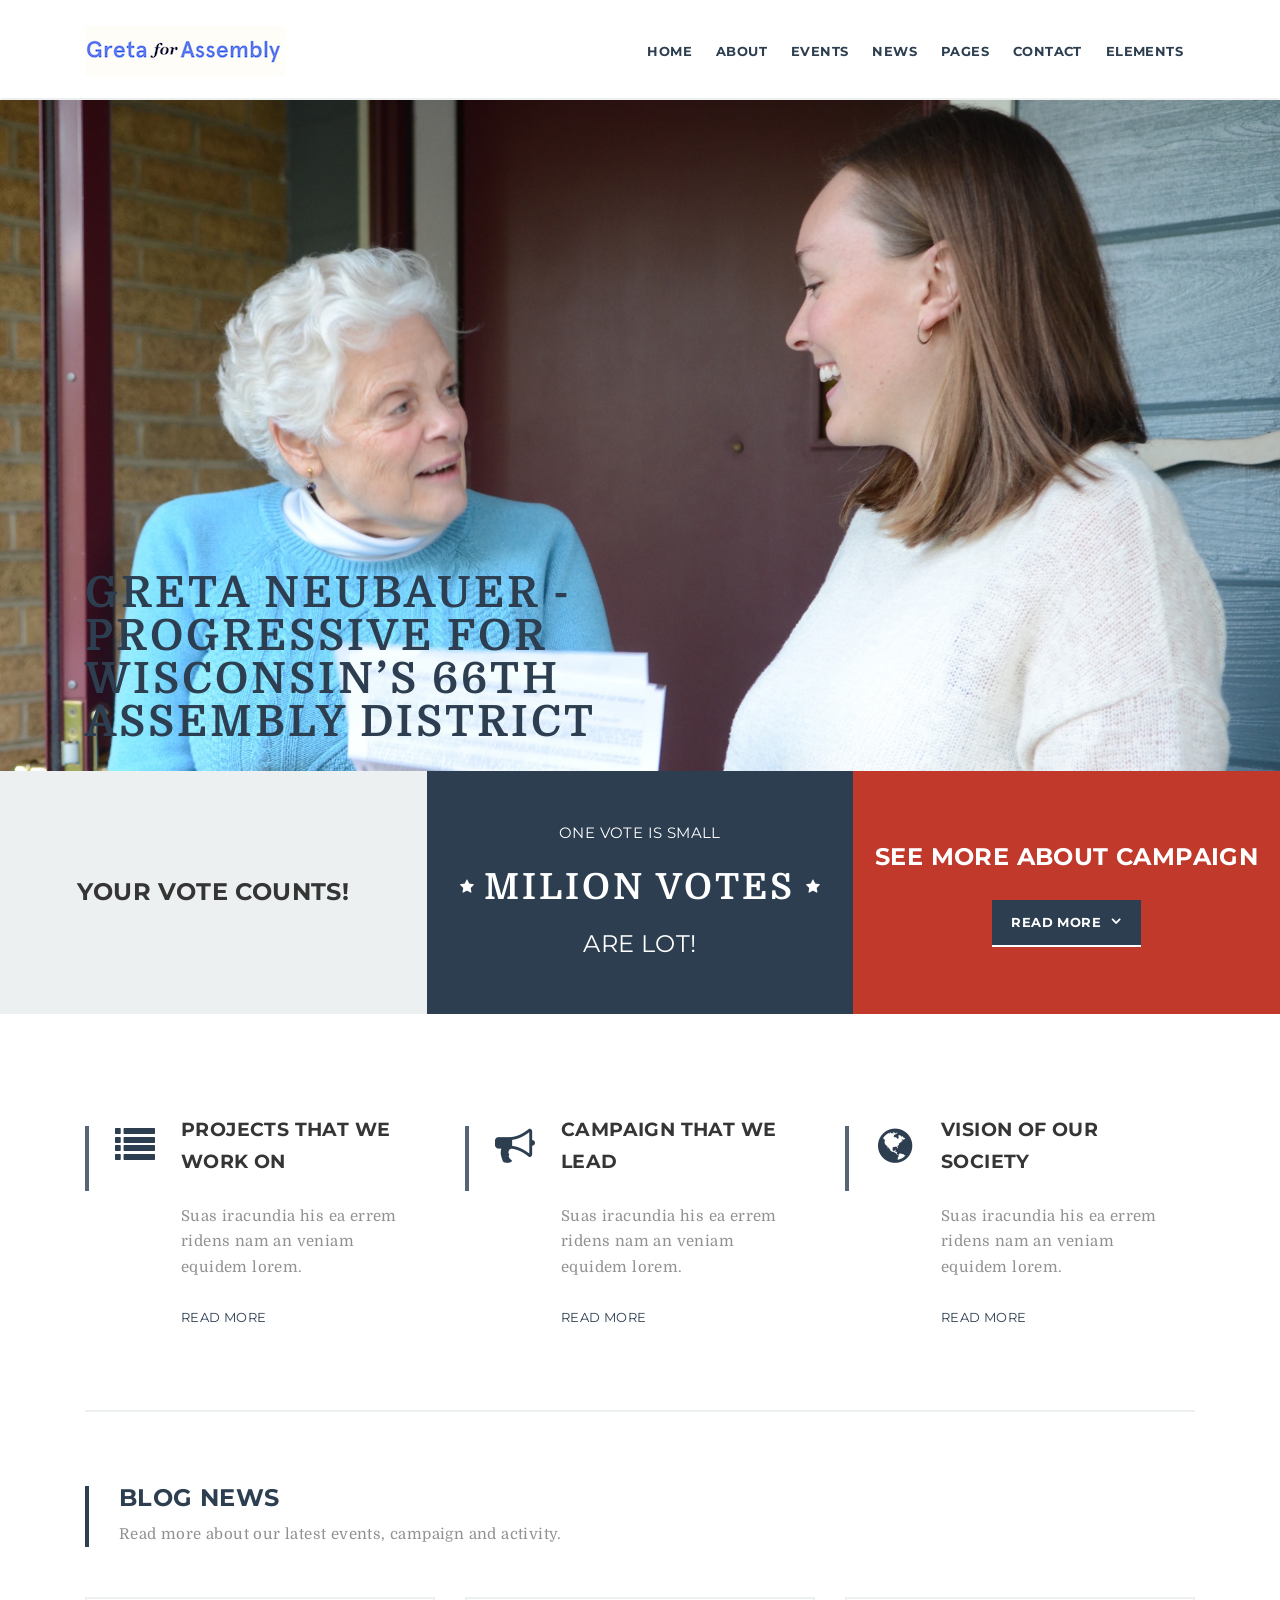
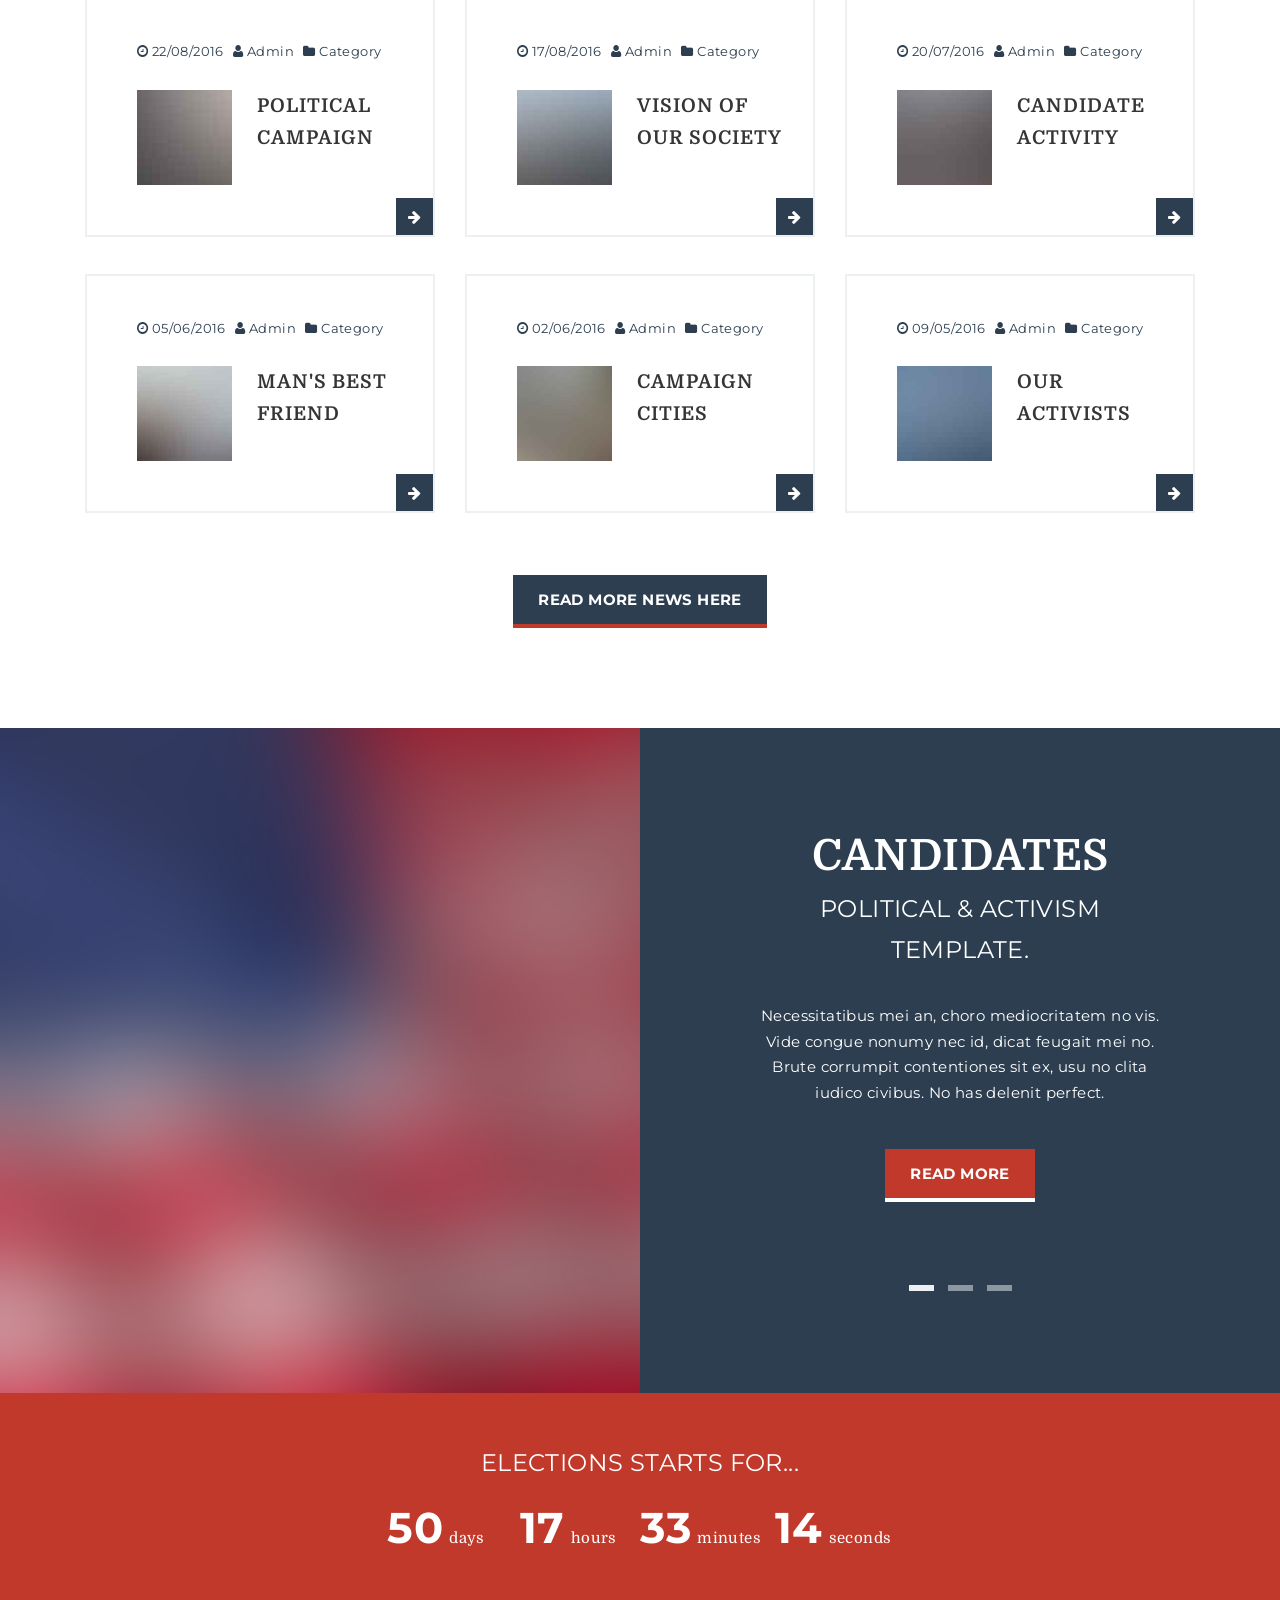
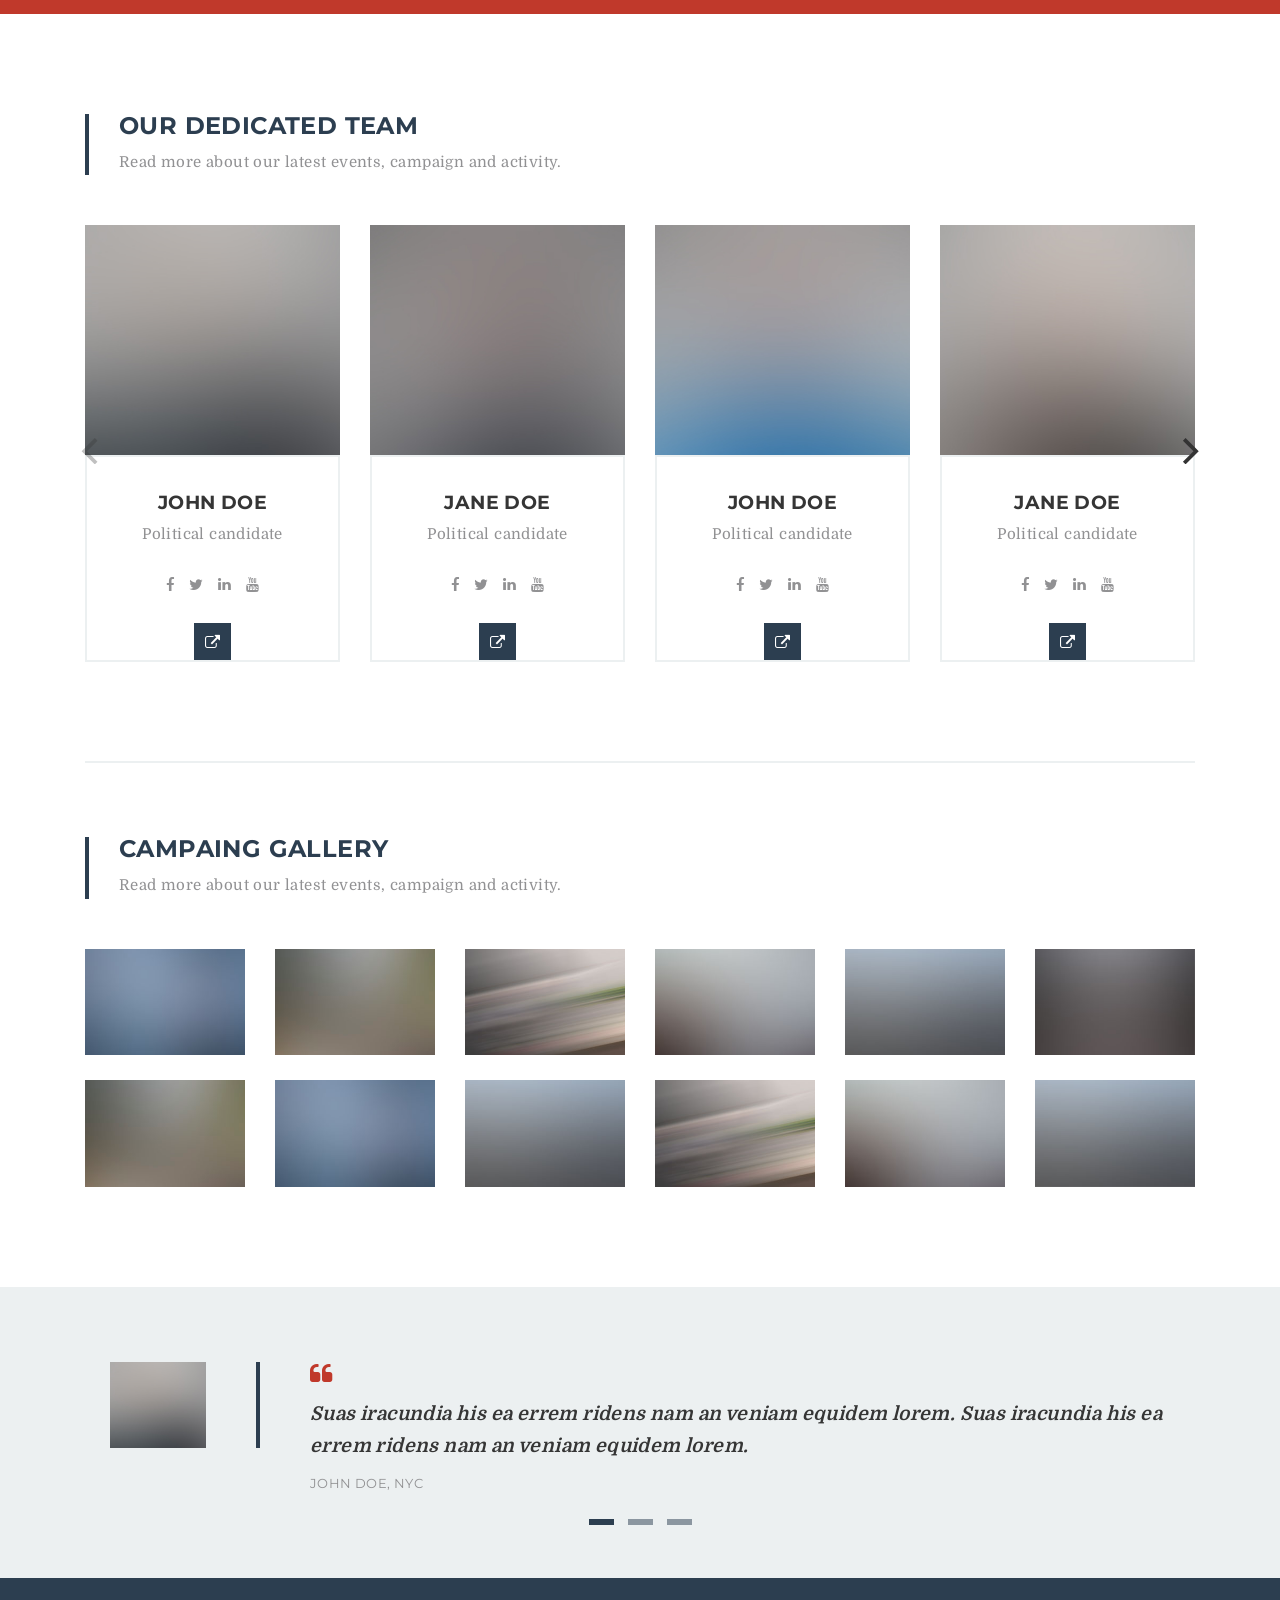
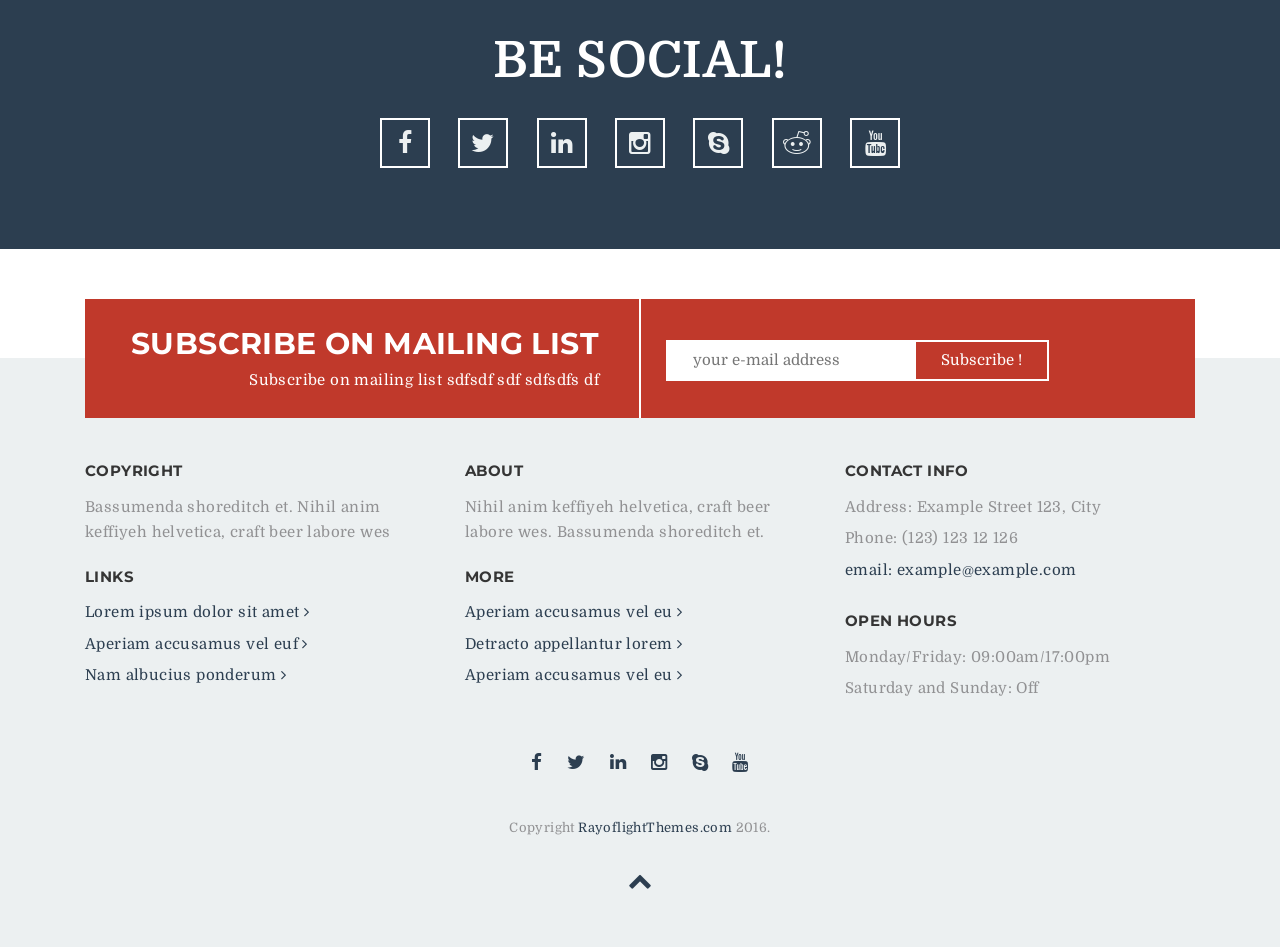
==== index.html @ f23f3673 "added the site" ====
<!DOCTYPE html>
<html lang="en">
  <head> 
    <meta charset="utf-8">
    <title>Candidates - Political and Activism HTML5 Template</title>
    <meta name="viewport" content="width=device-width, initial-scale=1.0, maximum-scale=1, user-scalable=no">
    <meta name="description" content="">
    <meta name="author" content="">
    <link href='https://fonts.googleapis.com/css?family=Domine:400,700' rel='stylesheet' type='text/css'>
    <link rel="stylesheet" href="https://fonts.googleapis.com/css?family=Montserrat:400,700">
    <!--[if lt IE 9]>
    <script src="http://html5shim.googlecode.com/svn/trunk/html5.js"></script>
    <![endif]-->
    <link rel="stylesheet" href="css/bootstrap.css">
	  <link rel="stylesheet" href="css/style.css">
    <link rel="stylesheet" href="css/font-awesome.css">
    <link rel="stylesheet" href="css/colorbox.css">  
  </head>
  <body> 
  <header>
  <div class="navbar-fixed-top"> 
  <!-- menu -->
  <nav class="navbar navbar-height1 menuswitch-js"> 
    <div class="container navbar-inner">
      <div class="row">
        <div class="col-lg-12">
          <div class="responsive-wrapper"> 
            <a class="navbar-brand" href="#">
              <img src="images/logo.png" alt=""/>
            </a> 
            <div id="toggle-icon" class="navbar-toggle" data-toggle="collapse" data-target=".navbar-ex1-collapse">
              <span></span>
              <span></span>
              <span></span>
            </div>
          </div> 
          <div class="collapse navbar-collapse navbar-ex1-collapse"> 
            <div class="cl-effect-12">
              <ul class="nav navbar-nav pull-right">
                <li><a href="index.html">Home</a></li>          
                <li><a href="about.html">About</a></li>
                <li><a href="events.html">Events</a></li>
                <li><a href="blog_index.html">News</a></li>
                <li><a href="#">Pages</a></li>
                <li><a href="contact.html">Contact</a></li>
                <li><a href="#">Elements</a></li>
              </ul>
            </div>
          </div>
        </div>
      </div>
    </div>
  </nav>
  <!-- menu end -->
  </div>
  </header>  
  <!-- slider -->  
  <section class="wrapper100percent">     
      <div class="flexslider">
        <div class="wrapper100percent">     
          <div class="menuswitch"> 
        </div> 
      </div> 
      <!-- breakpoint for menu end -->   
      <ul class="slides">
        <li>
          <img src="images/slider.jpg" alt=""/>
            <div class="flex-caption flex-caption1">
              <div class="container">
                <div class="row">
                  <div class="col-md-6">
                    <h1 class="caption-headline">
                    Greta Neubauer - Progressive for Wisconsin’s 66th Assembly District 
                    </h1>
                  </div>
                </div>
              </div>
            </div> 
        </li>
      </ul>
    </div>
  </section>
  
	<!--slider end--> 
  <div class="wrapper100percent">
  <div class="main-boxes">
    <div class="one-box1">
      <div class="one-box1-inner">
        <h3>Your vote counts!</h3>
      </div>
    </div>
    <div class="one-box2">
      <div class="one-box2-inner">
        <h5>One vote is small</h5> 
        <i class="fa fa-star icon"></i> <h2>milion votes</h2> <i class="fa fa-star icon"></i>
        <h3> are lot!
        </h3>
      </div>
    </div>
    <div class="one-box3">
      <div class="one-box3-inner">
        <h3> See more about campaign 
        </h3>
        <br>
        <a href="#" class="button1 firstcolor small whiteborder">Read more <i class="fa fa-angle-down icon"></i></a>
      </div>
    </div>
  </div>
  </div>
  <div class="divider-space">
  </div> 
  <div class="divider-space">
  </div>   
  <div class="container">
    <!--icons-->
    <div class="row">
      <div class="col-md-4">
        <div class="icon-box2">             
          <div class="iconwrapper">
            <i class="fa fa-list icon"></i>
          </div>
          <div class="textwrapper">
            <h4>Projects that we work on</h4>
            <p>Suas iracundia his ea errem ridens nam an veniam equidem lorem. 
            </p> 
            <a href="#">Read more</a> 
          </div> 
        </div>
      </div>
      <div class="col-md-4">
        <div class="icon-box2">             
          <div class="iconwrapper">
            <i class="fa fa-bullhorn icon"></i>
          </div>
          <div class="textwrapper">
            <h4>Campaign that we lead</h4>
            <p>Suas iracundia his ea errem ridens nam an veniam equidem lorem. 
            </p>
            <a href="#">Read more</a> 
          </div> 
        </div>
      </div>
      <div class="col-md-4">
        <div class="icon-box2">             
          <div class="iconwrapper">
            <i class="fa fa-globe icon"></i>
          </div>
          <div class="textwrapper">
            <h4>Vision of our society</h4>
            <p>Suas iracundia his ea errem ridens nam an veniam equidem lorem. 
            </p>
            <a href="#">Read more</a> 
          </div> 
        </div>
      </div>
    </div>
  </div> 
  <div class="divider-space">
  </div> 
  <div class="container">
    <div class="row">
      <div class="col-lg-12">
        <div class="divider-line">
        </div>
      </div>
    </div>
  </div>  
  <div class="divider-space">
  </div> 
  <div class="divider-space">
  </div>
  <!--icons end-->  
  <div class="mainheadlinewrapper">
    <div class="container">
      <div class="row">
        <div class="col-lg-12">
          <div class="mainheadline">
            <h2>blog news</h2>
            <h3>Read more about our latest events, campaign and activity.
            </h3>
          </div> 
        </div>
      </div>
	  </div>
  </div>
  <div class="divider-space">
  </div> 
  <div class="divider-space">
  </div>
  <!--blog news--> 
  <div class="container">
    <div class="row">
      <div class="col-md-4">  
        <div class="blog-box"> 
          <div class="wrapper100percent"> 
            <div class="meta">
              <p class="date">  <i class="fa fa-clock-o"></i>  22/08/2016 </p> 
		          <p><i class="fa fa-user"></i>   <a href=""> Admin</a>  </p>  
              <p><i class="fa fa-folder"></i>   <a href=""> Category</a>  </p>   
            </div>      
          </div>
          <div class="wrapper100percent"> 
            <img src="images/blogthumb1.jpg" alt=""/>  
            <h4>political campaign</h4>
            <a class="link" href=""><i class="fa fa-arrow-right"></i></a> 
          </div>
        </div> 
      </div> 
      <div class="col-md-4">  
        <div class="blog-box"> 
          <div class="wrapper100percent"> 
            <div class="meta">
              <p class="date">  <i class="fa fa-clock-o"></i> 17/08/2016  </p> 
		          <p><i class="fa fa-user"></i>   <a href=""> Admin</a>  </p>  
              <p><i class="fa fa-folder"></i>   <a href=""> Category</a>  </p>   
            </div>      
          </div>
          <div class="wrapper100percent"> 
            <img src="images/blogthumb2.jpg" alt=""/>  
            <h4>Vision of our society</h4>
            <a class="link" href=""><i class="fa fa-arrow-right"></i></a> 
          </div>
        </div> 
      </div> 
      <div class="col-md-4">  
        <div class="blog-box"> 
          <div class="wrapper100percent"> 
            <div class="meta">
              <p class="date">  <i class="fa fa-clock-o"></i>  20/07/2016 </p> 
		          <p><i class="fa fa-user"></i>   <a href=""> Admin</a>  </p>  
              <p><i class="fa fa-folder"></i>   <a href=""> Category</a>  </p>   
            </div>      
          </div>
          <div class="wrapper100percent"> 
            <img src="images/blogthumb3.jpg" alt=""/>  
            <h4>Candidate activity</h4>
            <a class="link" href=""><i class="fa fa-arrow-right"></i></a> 
          </div>
        </div> 
      </div> 
    </div> 
    <div class="divider-space">
    </div> 
    <div class="row">
      <div class="col-md-4">  
        <div class="blog-box"> 
          <div class="wrapper100percent"> 
            <div class="meta">
              <p class="date">  <i class="fa fa-clock-o"></i>  05/06/2016 </p> 
		          <p><i class="fa fa-user"></i>   <a href=""> Admin</a>  </p>  
              <p><i class="fa fa-folder"></i>   <a href=""> Category</a>  </p>   
            </div>      
          </div>
          <div class="wrapper100percent"> 
            <img src="images/blogthumb4.jpg" alt=""/>  
            <h4>Man's best friend</h4>
            <a class="link" href=""><i class="fa fa-arrow-right"></i></a> 
          </div>
        </div> 
      </div> 
      <div class="col-md-4">  
        <div class="blog-box"> 
          <div class="wrapper100percent"> 
            <div class="meta">
              <p class="date">  <i class="fa fa-clock-o"></i>  02/06/2016 </p> 
		          <p><i class="fa fa-user"></i>   <a href=""> Admin</a>  </p>  
              <p><i class="fa fa-folder"></i>   <a href=""> Category</a>  </p>   
            </div>      
          </div>
          <div class="wrapper100percent"> 
            <img src="images/blogthumb5.jpg" alt=""/>  
            <h4>Campaign cities</h4>
            <a class="link" href=""><i class="fa fa-arrow-right"></i></a> 
          </div>
        </div> 
      </div> 
      <div class="col-md-4">  
        <div class="blog-box"> 
          <div class="wrapper100percent"> 
            <div class="meta">
              <p class="date">  <i class="fa fa-clock-o"></i>  09/05/2016 </p> 
		          <p><i class="fa fa-user"></i>   <a href=""> Admin</a>  </p>  
              <p><i class="fa fa-folder"></i>   <a href=""> Category</a>  </p>   
            </div>      
          </div>
          <div class="wrapper100percent"> 
            <img src="images/blogthumb6.jpg" alt=""/>  
            <h4>Our activists</h4>
            <a class="link" href=""><i class="fa fa-arrow-right"></i></a> 
          </div>
        </div> 
      </div> 
    </div> 
    <div class="divider-space">
    </div> 
    <div class="divider-space">
    </div> 
    <div class="row text-center">
      <a href="#" class="button1 firstcolor">Read more news here</a>    
    </div> 
    <div class="divider-space">
    </div> 
    <div class="divider-space">
    </div> 
    <div class="divider-space">
    </div>    
    <div class="divider-space">
    </div> 
  </div> 
  <!--blog news end--> 
  <!--cta--> 
  <div class="section8"> 
    <div class="section8image">
    </div>
    <div class="section8text">
      <div class="gallery row js-flickity" data-flickity-options='{ 
        "contain": true, 
        "imagesLoaded": true, 
        "autoPlay": true,
        "pageDots": true,
        "prevNextButtons": false,
        "wrapAround": false
        }'> 
        <div class="col-lg-12 onelist">
          <h2>Candidates</h2>
          <h3>political & activism template.</h3>
          <br>
          <p>Necessitatibus mei an, choro mediocritatem no vis. Vide congue nonumy nec id, dicat feugait mei no. Brute corrumpit contentiones sit ex, usu no clita iudico civibus. No has delenit perfect. 
          </p>
          <br>
          <a href="#" class="button1 secondcolor whiteborder">Read more</a>
        </div>
        <div class="col-lg-12 onelist">
          <h2>Unique Design</h2>
          <h3>Clean and modern</h3>
          <br>  
          <div class="caption-list">
            <p>  
            <i class="fa fa-star icon"></i> 
            Dolorem expetenda nam at verear 
            </p>
            <p>  
            <i class="fa fa-star icon"></i> 
            Dolorem expetenda nam at verear 
            </p>
            <p>  
            <i class="fa fa-star icon"></i> 
            Ad mel utinam insolens efficiantur  
            </p>
            <p>  
            <i class="fa fa-star icon"></i> 
            Ei vocent expetendis sit nulla doming 
            </p>
          </div>
        </div>
        <div class="col-lg-12 onelist">
          <h2>Candidates</h2>
          <h3>political & activism template.</h3>
          <br>
          <p>Proecessitatibus mei an, choro mediocritatem no vis. Vide congue nonumy nec id, dicat feugait mei no. Brute corrumpit contentiones sit ex, usu no clita iudico civibus. No has delenit perfect. 
          </p>
          <p>Pecessitatibus mei an, choro mediocritatem no vis. Vide congue nonumy nec id, dicat feugait mei no. Brute corrumpit contentiones sit ex, usu no clita iudico civibus. No has delenit perfect. 
          </p>
        </div>
      </div>
    </div>
  </div>
  <!--cta end-->
  <div class="section4"> 
    <!--clock-->
    <div class="container text-center"> 
      <div class="row">
        <div class="col-md-6 col-md-push-3">
          <h3>Elections starts for...</h3>
          <div id="defaultCountdown"></div>
        </div>
      </div>
    </div>
    <!--clock end-->
  </div>
  <div class="divider-space">
  </div> 
  <div class="divider-space">
  </div> 
  <div class="divider-space">
  </div> 
  <div class="divider-space">
  </div> 
  <div class="mainheadlinewrapper">
    <div class="container">
      <div class="row">
        <div class="col-lg-12">
          <div class="mainheadline">
            <h2>our dedicated team</h2>
            <h3>Read more about our latest events, campaign and activity.
            </h3>
          </div> 
        </div>
      </div>
	  </div>
  </div> 
  <div class="divider-space">
  </div> 
  <div class="divider-space">
  </div>
  <!--team-->
  <div class="container">
    <div class="wrapper100percent">
      <div class="gallery row js-flickity" data-flickity-options='{ 
        "contain": true, 
        "imagesLoaded": true, 
        "autoPlay": true,
        "pageDots": false,
        "prevNextButtons": true,
        "wrapAround": false
        }'> 
        <div class="col-md-3">
          <div class="team-box">
            <img src="images/team1.jpg" alt="">
            <div class="team-box-inner">
              <div class="wrapper100percent">
                <h4>John Doe</h4>
                <p>Political candidate 
                </p> 
              </div> 
              <div class="wrapper100percent">
                <a href="#"><i class="fa fa-facebook icon"></i></a> 
                <a href="#"><i class="fa fa-twitter icon"></i></a> 
                <a href="#"><i class="fa fa-linkedin icon"></i></a> 
                <a href="#"><i class="fa fa-youtube icon"></i></a> 
              </div>
              <a class="link" href="#"><i class="fa fa-external-link"></i></a> 
            </div>
          </div>
        </div> 
        <div class="col-md-3">
          <div class="team-box">
            <img src="images/team2.jpg" alt="">
            <div class="team-box-inner">
              <div class="wrapper100percent">
                <h4>Jane Doe</h4>
                <p>Political candidate 
                </p> 
              </div> 
              <div class="wrapper100percent">
                <a href="#"><i class="fa fa-facebook icon"></i></a> 
                <a href="#"><i class="fa fa-twitter icon"></i></a> 
                <a href="#"><i class="fa fa-linkedin icon"></i></a> 
                <a href="#"><i class="fa fa-youtube icon"></i></a> 
              </div>
              <a class="link" href="#"><i class="fa fa-external-link"></i></a> 
            </div>
          </div>
        </div> 
        <div class="col-md-3">
          <div class="team-box">
            <img src="images/team3.jpg" alt="">
            <div class="team-box-inner">
              <div class="wrapper100percent">
                <h4>John Doe</h4>
                <p>Political candidate 
                </p> 
              </div> 
              <div class="wrapper100percent">
                <a href="#"><i class="fa fa-facebook icon"></i></a> 
                <a href="#"><i class="fa fa-twitter icon"></i></a> 
                <a href="#"><i class="fa fa-linkedin icon"></i></a> 
                <a href="#"><i class="fa fa-youtube icon"></i></a> 
              </div>
              <a class="link" href="#"><i class="fa fa-external-link"></i></a> 
            </div>
          </div>
        </div> 
        <div class="col-md-3">
          <div class="team-box">
            <img src="images/team4.jpg" alt="">
            <div class="team-box-inner">
              <div class="wrapper100percent">
                <h4>Jane Doe</h4>
                <p>Political candidate 
                </p> 
              </div> 
              <div class="wrapper100percent">
                <a href="#"><i class="fa fa-facebook icon"></i></a> 
                <a href="#"><i class="fa fa-twitter icon"></i></a> 
                <a href="#"><i class="fa fa-linkedin icon"></i></a> 
                <a href="#"><i class="fa fa-youtube icon"></i></a> 
              </div>
              <a class="link" href="#"><i class="fa fa-external-link"></i></a> 
            </div>
          </div>
        </div>
        <div class="col-md-3">
          <div class="team-box">
            <img src="images/team1.jpg" alt="">
            <div class="team-box-inner">
              <div class="wrapper100percent">
                <h4>John Doe</h4>
                <p>Political candidate 
                </p> 
              </div> 
              <div class="wrapper100percent">
                <a href="#"><i class="fa fa-facebook icon"></i></a> 
                <a href="#"><i class="fa fa-twitter icon"></i></a> 
                <a href="#"><i class="fa fa-linkedin icon"></i></a> 
                <a href="#"><i class="fa fa-youtube icon"></i></a> 
              </div>
              <a class="link" href="#"><i class="fa fa-external-link"></i></a> 
            </div>
          </div>
        </div> 
        <div class="col-md-3">
          <div class="team-box">
            <img src="images/team2.jpg" alt="">
            <div class="team-box-inner">
              <div class="wrapper100percent">
                <h4>Jane Doe</h4>
                <p>Political candidate 
                </p> 
              </div> 
              <div class="wrapper100percent">
                <a href="#"><i class="fa fa-facebook icon"></i></a> 
                <a href="#"><i class="fa fa-twitter icon"></i></a> 
                <a href="#"><i class="fa fa-linkedin icon"></i></a> 
                <a href="#"><i class="fa fa-youtube icon"></i></a> 
              </div>
              <a class="link" href="#"><i class="fa fa-external-link"></i></a> 
            </div>
          </div>
        </div> 
      </div>
    </div>
  </div>  
  <div class="divider-space">
  </div> 
  <div class="container">
    <div class="row">
      <div class="col-lg-12">
        <div class="divider-line">
        </div>
      </div>
    </div>
  </div>
  <div class="divider-space">
  </div> 
  <div class="divider-space">
  </div>                
  <div class="mainheadlinewrapper">
    <div class="container">
      <div class="row">
        <div class="col-lg-12">
          <div class="mainheadline">
            <h2>campaing gallery</h2>
            <h3>Read more about our latest events, campaign and activity.
            </h3>
          </div> 
        </div>
      </div>
	  </div>
  </div>
  <!--gallery--> 
  <div class="container galleryhome">
  <div class="divider-space">
  </div> 
  <div class="divider-space">
  </div> 
    <div class="row">
      <div class="col-md-2">
        <figure class="view view-first">
          <img src="images/gallery1t.jpg" alt="">
          <figcaption class="mask">
            <div class="maskinner">
              <a href="images/gallery1.jpg" class="imagepopup">
              <i class="fa fa-search-plus"></i>
              </a>
              <a href="">
              <i class="fa fa-external-link"></i>
              </a>
              </div> 
          </figcaption> 
        </figure> 
      </div> 
      <div class="col-md-2">
        <figure class="view view-first">
          <img src="images/gallery2t.jpg" alt="">
          <figcaption class="mask">
            <div class="maskinner">
              <a href="images/gallery2.jpg" class="imagepopup">
              <i class="fa fa-search-plus"></i>
              </a>
              <a href="">
              <i class="fa fa-external-link"></i>
              </a>
            </div> 
          </figcaption> 
        </figure> 
      </div>
      <div class="col-md-2">
        <figure class="view view-first">
          <img src="images/gallery3t.jpg" alt="">
          <figcaption class="mask">
            <div class="maskinner">
              <a href="images/gallery3.jpg" class="imagepopup">
              <i class="fa fa-search-plus"></i>
              </a>
              <a href="">
              <i class="fa fa-external-link"></i>
              </a>
            </div> 
          </figcaption> 
        </figure> 
      </div>
      <div class="col-md-2">
        <figure class="view view-first">
          <img src="images/gallery4t.jpg" alt="">
          <figcaption class="mask">
            <div class="maskinner">
              <a href="images/gallery4.jpg" class="imagepopup">
              <i class="fa fa-search-plus"></i>
              </a>
              <a href="">
              <i class="fa fa-external-link"></i>
              </a>
            </div> 
          </figcaption> 
        </figure> 
      </div>
      <div class="col-md-2">
        <figure class="view view-first">
          <img src="images/gallery5t.jpg" alt="">
          <figcaption class="mask">
            <div class="maskinner">
              <a href="images/gallery5.jpg" class="imagepopup">
              <i class="fa fa-search-plus"></i>
              </a>
              <a href="">
              <i class="fa fa-external-link"></i>
              </a>
            </div> 
          </figcaption> 
        </figure> 
      </div>
      <div class="col-md-2">
        <figure class="view view-first">
          <img src="images/gallery6t.jpg" alt="">
          <figcaption class="mask">
            <div class="maskinner">
              <a href="images/gallery6.jpg" class="imagepopup">
              <i class="fa fa-search-plus"></i>
              </a>
              <a href="">
              <i class="fa fa-external-link"></i>
              </a>
            </div> 
          </figcaption> 
        </figure> 
      </div>     
    </div> 
    <div class="divider-space">
    </div> 
    <div class="row">
      <div class="col-md-2">
        <figure class="view view-first">
          <img src="images/gallery2t.jpg" alt="">
          <figcaption class="mask">
            <div class="maskinner">
              <a href="images/gallery2.jpg" class="imagepopup">
              <i class="fa fa-search-plus"></i>
              </a>
              <a href="">
              <i class="fa fa-external-link"></i>
              </a>
              </div> 
          </figcaption> 
        </figure> 
      </div> 
      <div class="col-md-2">
        <figure class="view view-first">
          <img src="images/gallery1t.jpg" alt="">
          <figcaption class="mask">
            <div class="maskinner">
              <a href="images/gallery1.jpg" class="imagepopup">
              <i class="fa fa-search-plus"></i>
              </a>
              <a href="">
              <i class="fa fa-external-link"></i>
              </a>
            </div> 
          </figcaption> 
        </figure> 
      </div>
      <div class="col-md-2">
        <figure class=" view view-first">
          <img src="images/gallery5t.jpg" alt="">
          <figcaption class="mask">
            <div class="maskinner">
              <a href="images/gallery5.jpg" class="imagepopup">
              <i class="fa fa-search-plus"></i>
              </a>
              <a href="">
              <i class="fa fa-external-link"></i>
              </a>
            </div> 
          </figcaption> 
        </figure> 
      </div>
      <div class="col-md-2">
        <figure class=" view view-first">
          <img src="images/gallery3t.jpg" alt="">
          <figcaption class="mask">
            <div class="maskinner">
              <a href="images/gallery3.jpg" class="imagepopup">
              <i class="fa fa-search-plus"></i>
              </a>
              <a href="">
              <i class="fa fa-external-link"></i>
              </a>
            </div> 
          </figcaption> 
        </figure> 
      </div>
      <div class="col-md-2">
        <figure class=" view view-first">
          <img src="images/gallery4t.jpg" alt="">
          <figcaption class="mask">
            <div class="maskinner">
              <a href="images/gallery4.jpg" class="imagepopup">
              <i class="fa fa-search-plus"></i>
              </a>
              <a href="">
              <i class="fa fa-external-link"></i>
              </a>
            </div> 
          </figcaption> 
        </figure> 
      </div>
      <div class="col-md-2">
        <figure class=" view view-first">
          <img src="images/gallery5t.jpg" alt="">
          <figcaption class="mask">
            <div class="maskinner">
              <a href="images/gallery5.jpg" class="imagepopup">
              <i class="fa fa-search-plus"></i>
              </a>
              <a href="">
              <i class="fa fa-external-link"></i>
              </a>
            </div> 
          </figcaption> 
        </figure> 
      </div>     
    </div>             
  </div> 
  <!--gallery end-->      
  <div class="divider-space">
  </div> 
  <div class="divider-space">
  </div> 
  <div class="divider-space">
  </div> 
  <div class="divider-space">
  </div> 
  <!-- testimonials -->  
  <section class="wrapper100percent section2">
    <div class="container">
      <div class="row">
        <!-- carousel-->
        <div class="gallery js-flickity" data-flickity-options='{ 
        "contain": true, 
        "imagesLoaded": true, 
        "autoPlay": true,
        "pageDots": true,
        "prevNextButtons": false,
        "wrapAround": false
        }'> 
        <!-- one testimonial -->  
        <div class="col-md-12 testimonials">
          <div class="testimonialsinner">
            <div class="testimonial">
              <img src="images/team1.jpg" alt="">
              <i class="fa fa-quote-left"></i>  
              <h4> Suas iracundia his ea errem ridens nam an veniam equidem lorem. Suas iracundia his ea errem ridens nam an veniam equidem lorem. 
              </h4>
              <h6> John Doe, NYC
              </h6>
            </div>
          </div> 
        </div> 
        <!-- one testimonial end -->  
        <!-- one testimonial -->  
        <div class="col-md-12 testimonials">
          <div class="testimonialsinner">
            <div class="testimonial">
              <img src="images/team2.jpg" alt="">
              <i class="fa fa-quote-left"></i>  
              <h4> Suas iracundia his ea errem ridens nam an veniam equidem lorem. Suas iracundia his ea errem ridens nam an veniam equidem lorem. 
              </h4>
              <h6> Jane Doe, NYC
              </h6>
            </div>
          </div> 
        </div> 
        <!-- one testimonial end -->  
        <!-- one testimonial -->  
        <div class="col-md-12 testimonials">
          <div class="testimonialsinner">
            <div class="testimonial">
              <img src="images/team1.jpg" alt="">
              <i class="fa fa-quote-left"></i>  
              <h4> Suas iracundia his ea errem ridens nam an veniam equidem lorem. Suas iracundia his ea errem ridens nam an veniam equidem lorem. 
              </h4>
              <h6> John Doe, NYC
              </h6>
            </div>
          </div> 
        </div> 
        <!-- one testimonial end --> 
      </div>
      <!-- carousel end -->
      </div>
    </div>
		<!-- container end -->	 
  </section>
	<!-- testimonials end -->  
  <!-- social icons cta -->  
  <section class="wrapper100percent section3">
    <div class="col-md-12 socialicons-big">
      <h2>Be social!</h2>
      <ul class="socialicons">
				<li>
					<a href="https://www.facebook.com/pages/Rayoflightthemes/408688349185439"><i class="fa fa-facebook"></i></a>
			  </li>
				<li>
				  <a href=""><i class="fa fa-twitter"></i></a>
				</li>
				<li>
					<a href=""><i class="fa fa-linkedin"></i></a>
				</li>
        <li>
					<a href=""><i class="fa fa-instagram"></i></a>
				</li>
        <li>
					<a href=""><i class="fa fa-skype"></i></a>
				</li>
        <li>
					<a href=""><i class="fa fa-reddit"></i></a>
				</li>
				<li>
					<a href=""><i class="fa fa-youtube"></i></a>
				</li>
			</ul>
    </div>
  </section>
	<!-- social icons cta end -->    
  <div class="divider-space">
  </div> 
  <div class="divider-space">
  </div>  
  <div class="container"> 
    <div class="row">
      <div class="col-lg-12">
        <div class="section9"> 
          <div class="section9a">
            <h2>Subscribe on mailing list</h2>
            Subscribe on mailing list sdfsdf sdf sdfsdfs df
          </div>
          <div class="section9b">
            <form action="submit.php" method="post">
              <div id="main1">
                <input type="text" placeholder="your e-mail address" name="email1" id="email1"/> 
                <p>
                <input type="button" name="submit1" id="submit1" value="Subscribe !">
                </p>
                <ul class="col-sm-12" id="response1"></ul> 
              </div>
            </form>
          </div>
        </div>
      </div>
    </div> 
  </div> 
   <!-- content is above this -->
  <!-- /footer is below this -->
  <footer class="bottom">
    <div class="container">
      <div class="row">
        <div class="col-md-4">
          <h5>Copyright</h5>
          <p>
          Bassumenda shoreditch et. Nihil anim keffiyeh helvetica, craft beer labore wes 
          </p>
          <h5>Links</h5>
          <ul>
            <li>
            <a href="">Lorem ipsum dolor sit amet <i class="fa fa-angle-right"></i></a>
            </li>
            <li>
            <a href="">Aperiam accusamus vel euf <i class="fa fa-angle-right"></i></a>
            </li>
            <li>
            <a href="">Nam albucius ponderum  <i class="fa fa-angle-right"></i></a>
            </li>
          </ul>
        </div>
        <div class="col-md-4">
          <h5>about</h5>
          <p>
          Nihil anim keffiyeh helvetica, craft beer labore wes. Bassumenda shoreditch et. 
          </p>
          <h5>more</h5>
          <ul>
             <li>
            <a href="">Aperiam accusamus vel eu <i class="fa fa-angle-right"></i></a>
            </li>
            <li>
            <a href="">Detracto appellantur lorem <i class="fa fa-angle-right"></i></a>
            </li>
            <li>
            <a href="">Aperiam accusamus vel eu <i class="fa fa-angle-right"></i></a>
            </li>
          </ul>
        </div>
        <div class="col-md-4">
          <h5>CONTACT INFO</h5>
          <ul>
            <li>
            Address: Example Street 123, City
            </li>
            <li>
            Phone: (123) 123 12 126
            </li>
            <li>
            <a href="mailto:name@email.com">email: example@example.com</a>
            </li>
          </ul>
          <h5>Open Hours</h5>
          <ul>
            <li>
            Monday/Friday: 09:00am/17:00pm
            </li>
            <li>
            Saturday and Sunday: Off 
            </li>
          </ul> <br> 
        </div>
        <div class="col-md-12">
					<ul class="socialicons">
					<li>
						<a href="https://www.facebook.com/pages/Rayoflightthemes/408688349185439"><i class="fa fa-facebook"></i></a>
					</li>
					<li>
						<a href=""><i class="fa fa-twitter"></i></a>
					</li>
					<li>
						<a href=""><i class="fa fa-linkedin"></i></a>
					</li>
          <li>
						<a href=""><i class="fa fa-instagram"></i></a>
					</li>
          <li>
						<a href=""><i class="fa fa-skype"></i></a>
					</li>
					<li>
						<a href=""><i class="fa fa-youtube"></i></a>
					</li>
				</ul>
        <div class="copyright">
          <p>Copyright <a href="http://themeforest.net/user/rayoflightt?ref=rayoflightt">RayoflightThemes.com</a> 2016.</p>
        </div>
        <div class="scrollbutton">
          <a href="javascript:scrollToTop()" title="go to top"><i class="fa fa-chevron-up"></i></a>
        </div> 
      </div>
    </div>
  </div>
  </footer>	             
  <script src="js/jquery.js"></script>
  <script src="js/jquery-migrate.js"></script>
  <script src="js/bootstrap.js"></script>	
  <script src="js/flexslider.js"></script>
  <script src="js/flickity.js"></script>
  <script src="js/waypoints.js"></script>
  <script src="js/scriptcontact.js"></script>
  <script src="js/scriptsubmit.js"></script>
  <script src="js/countto.js"></script>
  <script src="js/colorbox.js"></script>
  <script src="js/isotope.js"></script>
  <script src="js/jquery.plugin.js"></script>
  <script src="js/jquery.countdown.js"></script>
  <script src="js/retina.js"></script>
  <script src="js/scripts.js"></script>	
  </body>
</html>
---- css/style.css ----
/* --------------------------------------------------------
CANDIDATES - Political/Activism HTML Template
Author: http://themeforest.net/user/rayoflightt
Website: http://rayoflightthemes.com
----------------------------------------------------------*/
/* -----------------------------------------------------------
CONTENTS:
html5 and responsive content
reset
general clases
menu
top slider
buttons
icon boxes
team box
main boxes
blog home
flickity gallery carousel
testimonials
social icons cta
hover effect
gallery home
single page
footer
landing
blog pages
sidebar
events
timer
countdown
tabs
accordion
gallery page
contact page
pagination
------------------------------------------------------------*/

/********* html5 and responsive content *********/
header,
nav,
article,
section,
aside,
footer {
  display: block;
}
img {
  max-width: 100%;
  width: auto;
  -ms-interpolation-mode: bicubic;
}
img,
embed,
object,
video {
  max-width: 100%;
}
/********* html5 and responsive content end *********/
/********* reset *********/
a:link,
a:visited {
  outline: none;
  text-decoration: none;
  color: #2c3e50;
}
a:link:hover,
a:visited:hover {
  color: #c0392b;
  -webkit-transition: color 0.7s ease;
  -moz-transition: color 0.7s ease;
  -o-transition: color 0.7s ease;
  transition: color 0.7s ease;
}
ul,
ol {
  margin: 0 0 25px 0;
  padding: 0;
  list-style: none;
  line-height: 1.7;
}
ul li,
ol li {
  margin: 0 0 6px 0;
  padding: 0;
  list-style: none;
}
h1,
h2,
h3,
h4,
h5,
h6 {
  color: #353535;
  font-family: "Montserrat", Arial, sans-serif;
  text-transform: uppercase;
  line-height: 1.7;
  font-weight: normal;
  margin: 0;
  padding: 0;
}
h1.fontdomine,
h2.fontdomine,
h3.fontdomine,
h4.fontdomine,
h5.fontdomine,
h6.fontdomine {
  font-family: "domine";
}
h1.colorsecond,
h2.colorsecond,
h3.colorsecond,
h4.colorsecond,
h5.colorsecond,
h6.colorsecond {
  color: #c0392b;
}
h1 {
  margin-bottom: 3px;
  font-size: 36px;
}
h2 {
  margin-bottom: 5px;
  font-size: 30px;
}
h3 {
  margin-bottom: 7px;
  font-size: 24px;
}
h4 {
  margin-bottom: 9px;
  font-size: 19px;
}
h5 {
  margin-bottom: 11px;
  font-size: 15px;
}
h6 {
  margin-bottom: 9px;
  font-size: 13px;
}
p {
  color: #919193;
  font-size: 15px;
  font-family: "Domine", Arial, sans-serif;
  line-height: 1.7;
  margin-bottom: 18px;
}
ul.ul-list i {
  color: #c0392b;
  padding-right: 5px;
}
ul.ul-list-2 {
  font-size: 15px;
  line-height: 2;
  font-family: montserrat;
  font-weight: normal;
}
ul.ul-list-2 i {
  color: #c0392b;
  padding-right: 5px;
}
/***bootstrap fix important***/
.row {
  margin-right: 0;
  margin-left: 0;
}
@media (max-width: 767px) {
  .pull-right {
    float: none;
    width: 100%;
    padding: 0;
    margin: 0;
  }
}
@media (max-width: 992px) {
  .navbar-fixed-top {
    position: relative!important;
  }
}
.padding-out {
  padding-right: 0!important;
  padding-left: 0!important;
}
input[id="search"] {
  background: url("../images/search.png") center right no-repeat;
  width: 100%;
  max-width: 300px;
}
input[type="text"] {
  padding: 6px 12px;
  border: 2px solid #ecf0f1;
  -webkit-transition: border 0.7s ease;
  -moz-transition: border 0.7s ease;
  -o-transition: border 0.7s ease;
  transition: border 0.7s ease;
}
input[type="text"]:hover {
  border: 2px solid #2c3e50;
}
input[type="text"]:focus {
  border: 2px solid #c0392b;
}
input[type="submit"] {
  padding: 6px 12px;
  border: none;
  background: transparent;
  border: 2px solid #2c3e50;
  font-family: montserrat;
}
input[type="submit"]:hover {
  text-transform: uppercase;
}
input[type="submit"]:focus {
  text-transform: uppercase;
}
.col-lg-5 {
  width: 20%;
  float: left;
}
@media (max-width: 992px) {
  .col-lg-5 {
    width: 100%;
  }
}
.text-left {
  text-align: left;
}
.text-right {
  text-align: right;
}
.text-center {
  text-align: center;
}
blockquote {
  float: left;
  border-left: 2px solid #ecf0f1;
}
/************ reset end *************/
/************ general classes ************/
html,
body {
  height: 100%;
}
body {
  height: 100%;
  font-size: 15px;
  font-family: "domine", Arial, sans-serif;
  background-attachment: fixed;
  background-color: #fff;
  color: #919193;
  line-height: 1.7;
  letter-spacing: 0.4px;
}
@media (max-width: 500px) {
  body {
    padding: 0;
  }
}
::selection {
  background: #c0392b;
  color: #fff;
}
::-moz-selection {
  background: #c0392b;
  color: #fff;
}
.wrapper100percent {
  float: left;
  width: 100%;
}
.divider-line {
  width: 100%;
  float: left;
  border-bottom: #ecf0f1 2px solid;
  margin-top: 24px;
  margin-bottom: 24px;
}
.divider-space {
  width: 100%;
  float: left;
  margin-bottom: 25px;
}
/*** sections ***/
.sectionwrapper {
  position: relative;
  width: 100%;
  float: left;
  margin-top: 1px;
  padding-bottom: 50px;
  background: #fff;
}
.section {
  float: left;
  width: 100%;
  background: #fff;
}
.section1 {
  float: left;
  width: 100%;
  padding: 50px 0;
  background: #fff;
}
.section2 {
  float: left;
  width: 100%;
  padding: 50px 0;
  background: #ecf0f1;
}
.section3 {
  float: left;
  width: 100%;
  padding: 50px 0;
  background: #2c3e50;
}
.section3 a,
.section3 h1,
.section3 h2,
.section3 h3,
.section3 h4,
.section3 h5,
.section3 h6,
.section3 p,
.section3 body,
.section3 div {
  color: #fff;
}
.section4 {
  float: left;
  width: 100%;
  padding: 50px 0;
  background: #c0392b;
}
.section4 a,
.section4 h1,
.section4 h2,
.section4 h3,
.section4 h4,
.section4 h5,
.section4 h6,
.section4 p,
.section4 body,
.section4 div {
  color: #fff;
}
.section5 {
  float: left;
  width: 100%;
  background: url("../images/bg2.png") center center no-repeat;
  background-size: cover;
}
.section5 .section5inner {
  float: left;
  width: 100%;
  background-size: cover;
  padding: 50px 0;
  background: rgba(44, 62, 80, 0.8);
}
.section5 a,
.section5 h1,
.section5 h2,
.section5 h3,
.section5 h4,
.section5 h5,
.section5 h6,
.section5 p,
.section5 body,
.section5 div {
  color: #fff;
}
.section5 h1,
.section5 h2,
.section5 h3,
.section5 h4,
.section5 h5,
.section5 h6 {
  margin-bottom: 25px;
}
.section6 {
  float: left;
  width: 100%;
  background: url("../images/bg2.png") center center no-repeat;
  background-size: cover;
}
.section6 .section6inner {
  float: left;
  width: 100%;
  background-size: cover;
  padding: 50px 0;
  background: rgba(192, 57, 43, 0.8);
}
.section6 a,
.section6 h1,
.section6 h2,
.section6 h3,
.section6 h4,
.section6 h5,
.section6 h6,
.section6 p,
.section6 body,
.section6 div {
  color: #fff;
}
.section6 h1,
.section6 h2,
.section6 h3,
.section6 h4,
.section6 h5,
.section6 h6 {
  margin-bottom: 25px;
}
.section7 {
  float: left;
  width: 100%;
  background: url("../images/bg2.png") center center no-repeat;
  background-size: cover;
}
.section7 .section7inner {
  background-size: cover;
  padding: 50px 0;
  background: rgba(236, 240, 241, 0.8);
}
.section7 h1,
.section7 h2,
.section7 h3,
.section7 h4,
.section7 h5,
.section7 h6 {
  margin-bottom: 25px;
}
.section8 {
  width: 100%;
  float: left;
  display: -webkit-flex;
  display: flex;
  background: #fff;
}
.section8 a,
.section8 h1,
.section8 h2,
.section8 h3,
.section8 h4,
.section8 h5,
.section8 h6,
.section8 p,
.section8 body,
.section8 div {
  color: #fff;
}
.section8 .section8text {
  width: 50%;
  float: left;
  padding: 100px;
  background: #2c3e50;
  text-align: center;
  font-family: montserrat;
  font-weight: 400;
}
.section8 .section8text .flickity-page-dots li {
  background: #ecf0f1;
}
.section8 .section8text p {
  font-family: montserrat;
}
.section8 .section8text h2 {
  font-size: 43px;
  font-family: domine;
  line-height: 1.3;
  font-weight: 700;
}
.section8 .section8text .onelist {
  margin-bottom: 50px;
}
.section8 .section8image {
  width: 50%;
  float: left;
  background: #fff url("../images/aboutbg.jpg") top center no-repeat;
  background-size: cover;
}
.section8 .section8imagea {
  width: 50%;
  float: left;
  background: #ecf0f1 url("../images/about.png") center center no-repeat;
}
@media (max-width: 1200px) {
  .section8 .section8text {
    padding: 50px 25px;
  }
  .section8 .section8text .onelist {
    float: left;
    width: 100%;
  }
  .section8 .section8text h2 {
    font-size: 36px;
  }
}
@media (max-width: 992px) {
  .section8 {
    display: block;
    padding: 0;
  }
  .section8 .section8text {
    width: 100%;
  }
  .section8 .section8text h2 {
    font-size: 30px;
  }
  .section8 .section8image {
    width: 100%;
    min-height: 350px;
  }
}
/* for subscribe */
.section9 {
  position: relative;
  z-index: 10;
  float: left;
  width: 100%;
  display: -webkit-flex;
  display: flex;
  background: #c0392b;
  margin-bottom: -60px;
}
.section9 .section9a {
  width: 50%;
  float: left;
  padding: 25px 40px;
  text-align: right;
  color: #fff;
  border-right: 1px solid #fff;
}
.section9 .section9a h2 {
  font-size: 30px;
  line-height: 1.3;
  font-weight: 700;
}
.section9 .section9a a,
.section9 .section9a h1,
.section9 .section9a h2,
.section9 .section9a h3,
.section9 .section9a h4,
.section9 .section9a h5,
.section9 .section9a h6,
.section9 .section9a p,
.section9 .section9a body,
.section9 .section9a div {
  color: #fff;
}
.section9 .section9b {
  width: 50%;
  float: left;
  padding: 23px 25px 10px 25px;
  border-left: 1px solid #fff;
}
.section9 .section9b input[type="text"] {
  padding: 6px 25px;
  color: #2c3e50;
  min-height: 41px;
  float: left;
  background: #fff;
  border: #fff 2px solid;
}
.section9 .section9b input[type="text"]:hover,
.section9 .section9b input[type="text"]:focus {
  border: #fff 2px solid;
}
.section9 .section9b input[type="button"] {
  display: inline-block;
  float: left;
  background: transparent;
  padding: 6px 25px;
  color: #fff;
  border: #fff 2px solid;
  text-transform: none;
  -webkit-transition: text-transform 0.7s ease;
  -moz-transition: text-transform 0.7s ease;
  -o-transition: text-transform 0.7s ease;
  transition: text-transform 0.7s ease;
}
.section9 .section9b input[type="button"]:hover,
.section9 .section9b input[type="button"]:focus {
  text-transform: uppercase;
}
.section9 .section9b ul {
  color: #fff;
}
@media (max-width: 992px) {
  .section9 {
    display: block!important;
    margin-bottom: 0;
  }
  .section9 .section9a {
    width: 100%;
    float: left;
    padding: 50px 20px;
    text-align: center;
    border-right: none;
  }
  .section9 .section9b {
    width: 100%;
    float: left;
    padding: 50px 20px;
    border-left: none;
  }
  .section9 .section9b input[type="text"] {
    width: 100%;
    text-align: center;
  }
  .section9 .section9b input[type="button"] {
    width: 100%;
    max-width: 100%;
  }
}
/*** sections end ***/
.mainheadlinewrapper {
  float: left;
  width: 100%;
  margin-top: 0;
  margin-bottom: 0;
}
.mainheadlinewrapper .mainheadline {
  padding-left: 30px;
  border-left: 4px solid #2c3e50;
}
.mainheadlinewrapper .mainheadline h2 {
  line-height: 1;
  margin-bottom: 12px;
  font-size: 24px;
  font-weight: 700;
  color: #2c3e50;
  font-family: "Montserrat";
}
.mainheadlinewrapper .mainheadline h3 {
  font-weight: 400;
  font-family: Domine;
  margin-bottom: 0;
  font-size: 15px;
  text-transform: none;
  color: #919193;
}
@media (max-width: 992px) {
  .mainheadlinewrapper .mainheadline {
    padding: none;
    border: none;
    text-align: center;
  }
  .mainheadlinewrapper .mainheadline h2 {
    line-height: 1;
    margin-bottom: 12px;
    font-size: 24px;
    font-weight: 700;
    color: #2c3e50;
    font-family: "Montserrat";
  }
  .mainheadlinewrapper .mainheadline h3 {
    font-weight: 400;
    font-family: Domine;
    margin-bottom: 0;
    font-size: 15px;
    text-transform: none;
    color: #919193;
  }
}
/********* general classes end *********/
/************ menu ************/
.top {
  position: relative;
  z-index: 200;
  width: 100%;
  -webkit-transition: all 0.7s ease;
  -moz-transition: all 0.7s ease;
  -o-transition: all 0.7s ease;
  transition: all 0.7s ease;
  background: #ecf0f1;
}
.top .topright a {
  float: right;
}
.top i {
  padding: 10px 14px;
  border-left: 1px solid #fff;
  border-right: 1px solid #fff;
  font-size: 13px;
  float: left;
  color: #2c3e50;
  opacity: 0.6;
}
.top i:hover {
  color: #c0392b;
  opacity: 1;
}
.top i i.last {
  border: none;
}
.top i span {
  font-weight: 400;
  font-size: 13px;
  margin-left: 2px;
}
.top-disappear {
  display: none;
  -webkit-transition: all 0.7s ease;
  -moz-transition: all 0.7s ease;
  -o-transition: all 0.7s ease;
  transition: all 0.7s ease;
}
@media (max-width: 767px) {
  .top {
    text-align: center;
  }
  .top .topright a {
    float: left;
  }
  .top .topright {
    float: left;
    width: 100%;
  }
}
/** toggle icon **/
#toggle-icon {
  position: relative;
  width: 60px;
  height: 45px;
  margin: 27px auto;
  -webkit-transform: rotate(0deg);
  -moz-transform: rotate(0deg);
  -o-transform: rotate(0deg);
  transform: rotate(0deg);
  -webkit-transition: all 0.7s ease;
  -moz-transition: all 0.7s ease;
  -o-transition: all 0.7s ease;
  transition: all 0.7s ease;
  cursor: pointer;
}
#toggle-icon span {
  position: absolute;
  display: block;
  height: 5px;
  width: 100%;
  background: #2c3e50;
  border-radius: 10px;
  opacity: 1;
  left: 0;
  -webkit-transform: rotate(0deg);
  -moz-transform: rotate(0deg);
  -o-transform: rotate(0deg);
  transform: rotate(0deg);
  -webkit-transition: all 0.7s ease;
  -moz-transition: all 0.7s ease;
  -o-transition: all 0.7s ease;
  transition: all 0.7s ease;
}
#toggle-icon span:nth-child(1) {
  top: 0px;
  -webkit-transform-origin: left center;
  -moz-transform-origin: left center;
  -o-transform-origin: left center;
  transform-origin: left center;
}
#toggle-icon span:nth-child(2) {
  top: 15px;
  -webkit-transform-origin: left center;
  -moz-transform-origin: left center;
  -o-transform-origin: left center;
  transform-origin: left center;
}
#toggle-icon span:nth-child(3) {
  top: 30px;
  -webkit-transform-origin: left center;
  -moz-transform-origin: left center;
  -o-transform-origin: left center;
  transform-origin: left center;
}
#toggle-icon.open span:nth-child(1) {
  -webkit-transform: rotate(45deg);
  -moz-transform: rotate(45deg);
  -o-transform: rotate(45deg);
  transform: rotate(45deg);
  top: -3px;
  left: 8px;
}
#toggle-icon.open span:nth-child(2) {
  width: 0%;
  opacity: 0;
}
#toggle-icon.open span:nth-child(3) {
  -webkit-transform: rotate(-45deg);
  -moz-transform: rotate(-45deg);
  -o-transform: rotate(-45deg);
  transform: rotate(-45deg);
  top: 39px;
  left: 9px;
}
/** toggle icon end **/
.navbar-fixed-top .navbar-collapse,
.navbar-fixed-bottom .navbar-collapse {
  max-height: 30000px;
}
.navbar {
  z-index: 1000;
  width: 100%;
  float: left;
  margin-bottom: 0;
  border-radius: 0;
  background: #fff;
  border-bottom: 2px solid #ecf0f1;
}
.navbar-height1 {
  height: 100px;
}
.navbar-height1 .nav > li {
  float: left;
  padding: 0;
}
.navbar-height1 .nav > li > a {
  padding-top: 40px!important;
  padding-bottom: 40px!important;
}
.navbar-height1 .navbar-brand {
  padding-top: 25px;
  height: auto;
}
.nav > li > a:link,
.nav > li > a:visited {
  padding: 0 12px;
  background: transparent;
  font-family: montserrat;
  font-size: 13px;
  color: #2c3e50;
  font-weight: 700;
  text-transform: uppercase;
}
.nav > li > a:hover {
  color: #c0392b;
}
.nav > li:hover,
li.active {
  color: #c0392b;
}
.navbar-nav > .active > a:link,
.navbar-nav > .active > a:visited,
.navbar-nav > .active > a:hover,
.navbar-nav > .active > a:focus {
  display: inlne-block;
  color: #c0392b;
  -webkit-border-radius: 0;
  -moz-border-radius: 0;
  border-radius: 0;
}
.navbar-height1 .navbar-nav > li > ul {
  padding: 0;
  margin: 0;
  width: 100%;
}
.navbar-height2 .navbar-nav > li > ul {
  padding: 0;
  margin: 12px 0 0 0;
  width: 100%;
}
/*** for dropdown hide ***/
.navbar-nav li ul {
  position: absolute;
  z-index: 100;
  left: -9999px;
}
.navbar-nav li:hover ul {
  left: 0;
}
.navbar-nav li:hover ul li ul {
  left: -9999px;
}
.navbar-nav li ul li ul {
  postion: absolute;
  left: -9999px;
}
.navbar-nav li ul li:hover ul {
  left: 0;
}
/*** for dropdown hide end ***/
/*** second level ***/
.navbar-nav > li > ul > li {
  margin: 0;
  width: 100%;
}
.nav li ul {
  display: block;
  float: left;
  min-width: 200px!important;
  background: #ecf0f1;
  padding: 12px 0!important;
  border-bottom: 2px solid #fff;
}
.navbar-nav > li > ul > li > a:link,
.navbar-nav > li > ul > li > a:visited {
  position: relative;
  display: block;
  padding: 12px 25px;
  min-width: 200px;
  margin-left: 0;
  font-size: 13px;
  font-weight: 400;
  font-family: montserrat;
}
.navbar-nav > li > ul > li > a:hover {
  color: #c0392b;
}
.navbar-nav > li:hover ul {
  left: 0;
}
/*** second level end ***/
/*** third level ***/
.navbar-nav > li > ul > li > ul > li {
  margin: 0;
  width: 100%;
}
.nav li ul li ul {
  display: block;
  float: left;
  margin-left: 90%;
  margin-top: -55px;
  min-width: 200px!important;
  background: #dadcdc;
  padding: 12px 0!important;
}
.navbar-nav > li > ul > li > ul > li a:link,
.navbar-nav > li > ul > li > ul > li a:visited {
  position: relative;
  display: block;
  padding: 12px 25px;
  min-width: 200px;
  margin-left: 0;
  font-size: 13px;
  font-weight: 400;
  font-family: montserrat;
}
.navbar-nav > li > ul > li > ul > li > a:hover {
  color: #c0392b;
}
.navbar-nav > li > ul > li:hover ul {
  left: 0;
}
/*** third level end ***/
/** fix for navigation breakpoing **/
@media (max-width: 992px) {
  .nav > li {
    border-top: none!important;
  }
  .navbar-header {
    float: none;
  }
  .navbar-toggle {
    display: block;
  }
  .navbar-collapse.collapse {
    display: none!important;
  }
  .navbar-nav {
    float: none!important;
  }
  .navbar-nav > li {
    float: none;
  }
  .navbar-text {
    float: none;
    margin: 15px 0;
  }
  .navbar-collapse.collapse.in {
    display: block!important;
  }
  .collapsing {
    overflow: hidden!important;
  }
}
/** fix for navigation breakpoing end **/
@media (max-width: 992px) {
  .nav > li > a:link,
  .nav > li > a:visited {
    padding: 14px 4px;
    font-size: 13px;
  }
  /** fix for navigation breakpoint 2 **/
  .navbar-header {
    float: right;
  }
  .collapse {
    float: right;
    width: 100%;
  }
  .responsive-wrapper {
    float: right;
    width: 100%;
  }
  /** fix for navigation breakpoint 2 end **/
  .navbar-nav > li > a {
    margin-left: 0;
  }
  .navbar-nav > li > a {
    margin-right: 0;
    color: #fff;
  }
  .navbar {
    position: relative!important;
    height: auto;
    min-height: 120px;
  }
  .nav {
    margin-top: 20px;
  }
  .nav li {
    width: 100%;
    text-align: center;
  }
  .navbar-nav > li > ul > li > a:link,
  .navbar-nav > li > ul > li > a:visited {
    display: block;
    width: 100%;
    text-align: center;
  }
  .navbar-nav > li > ul > li > ul > li > a:link,
  .navbar-nav > li > ul > li > ul > li > a:visited {
    display: block;
    width: 100%;
    text-align: center;
  }
  .nav li ul li ul {
    width: 100%;
    float: left;
    margin-left: 0;
    margin-top: 0;
  }
  .navbar-nav li ul {
    position: relative;
    z-index: 100;
    left: 0;
  }
  .navbar-nav li:hover ul {
    left: 0;
  }
  .navbar-nav li:hover ul li ul {
    left: 0;
  }
  .navbar-nav li ul li ul {
    postion: relative;
    left: 0;
  }
  .navbar-nav li ul li:hover ul {
    left: 0;
  }
  .navbarwrapper {
    position: relative;
    z-index: 900;
  }
}
@media (max-width: 992px) {
  .navbar-height1 {
    float: left;
  }
  .navbar-height1 .nav {
    padding-top: 12px;
  }
  .navbar-height1 .nav > li {
    padding: 0;
  }
  .navbar-height1 .nav > li > a {
    padding-top: 12px!important;
    padding-bottom: 12px!important;
  }
  .navbar-height-inner {
    height: auto;
  }
  .navbar-height-inner .nav {
    padding-top: 12px;
  }
  .navbar-height-inner .nav > li {
    padding: 0;
  }
  .navbar-height-inner .nav > li > a {
    padding-top: 12px!important;
    padding-bottom: 12px!important;
  }
}
/********* menu end **********/
/**************** top slider ******************/
.flex-container a:hover,
.flex-slider a:hover,
.flex-container a:focus,
.flex-slider a:focus {
  outline: none;
}
.slides,
.slides > li,
.flex-control-nav,
.flex-direction-nav {
  margin: 0;
  padding: 0;
  list-style: none;
}
.flex-pauseplay span {
  text-transform: capitalize;
}
.flexslider .slides > li {
  display: none;
  -webkit-backface-visibility: hidden;
}
.flexslider .slides img {
  width: 100%;
  display: block;
}
.flexslider .slides:after {
  content: "";
  clear: both;
  visibility: hidden;
  line-height: 0;
  height: 0;
}
html[xmlns] .flexslider .slides {
  display: block;
}
* html .flexslider .slides {
  height: 1%;
}
.no-js .flexslider .slides > li:first-child {
  display: block;
}
.flexslider {
  float: left;
  width: 100%;
  margin: 100px auto 0 auto;
  background: #fff;
  position: relative;
  zoom: 1;
}
@media screen and (max-width: 992px) {
  .flexslider {
    margin: 0 auto;
  }
}
.flexslider .slides {
  zoom: 1;
}
.flexslider .slides img {
  height: auto;
}
.flex-viewport {
  max-height: 2000px;
  -webkit-transition: all 0.7s ease;
  -moz-transition: all 0.7s ease;
  -o-transition: all 0.7s ease;
  transition: all 0.7s ease;
}
.loading .flex-viewport {
  max-height: 300px;
}
.carousel li {
  margin-right: 5px;
}
.flex-direction-nav {
  *height: 0;
}
.flex-direction-nav a {
  position: absolute;
  top: 50%;
  z-index: 10;
  text-decoration: none;
  display: block;
  width: 50px;
  height: 50px;
  margin-top: -25px;
  line-height: 5;
  overflow: hidden;
  opacity: 0;
  cursor: pointer;
  color: #c0392b;
  -webkit-transition: all 0.7s ease;
  -moz-transition: all 0.7s ease;
  -o-transition: all 0.7s ease;
  transition: all 0.7s ease;
}
.flex-direction-nav a:before {
  font-family: "FontAwesome";
  display: inline-block;
  content: ' ';
}
.flex-direction-nav .flex-prev {
  left: 0;
  text-indent: -9999px;
  background-image: url('../images/arrow-left.png');
  width: 50px;
  height: 50px;
}
.flex-direction-nav .flex-next {
  right: 0;
  text-indent: -9999px;
  background-image: url('../images/arrow-right.png');
}
.flexslider:hover .flex-direction-nav .flex-prev {
  opacity: 0.7;
  left: 10px;
}
.flexslider:hover .flex-direction-nav .flex-prev:hover {
  opacity: 1;
}
.flexslider:hover .flex-direction-nav .flex-next {
  opacity: 0.7;
  right: 10px;
}
.flexslider:hover .flex-direction-nav .flex-next:hover {
  opacity: 1;
}
.flex-direction-nav .flex-disabled {
  opacity: 0!important;
  filter: alpha(opacity=0);
  cursor: default;
}
.flex-control-nav {
  position: absolute;
  z-index: 10;
  width: 100%;
  bottom: 10px;
  text-align: center;
}
.flex-control-nav li {
  margin: 0 8px;
  display: inline-block;
  zoom: 1;
  *display: inline;
}
.flex-control-paging li a {
  width: 25px;
  height: 7px;
  display: block;
  background: #2c3e50;
  cursor: pointer;
  text-indent: -9999px;
  opacity: 0.6;
}
.flex-control-paging li a:hover {
  background: #2c3e50;
  opacity: 1;
}
.flex-control-paging li a.flex-active {
  background: #2c3e50;
  cursor: default;
  opacity: 1;
}
.flex-control-thumbs {
  margin: 5px 0 0;
  position: static;
  overflow: hidden;
}
.flex-control-thumbs li {
  width: 25%;
  float: left;
  margin: 0;
}
.flex-control-thumbs img {
  width: 100%;
  height: auto;
  display: block;
  cursor: pointer;
  -webkit-transition: all 0.7s ease;
  -moz-transition: all 0.7s ease;
  -o-transition: all 0.7s ease;
  transition: all 0.7s ease;
}
.flex-control-thumbs img:hover {
  opacity: 1;
}
.flex-control-thumbs .flex-active {
  opacity: 1;
  cursor: default;
}
@media screen and (max-width: 1000px) {
  .flex-direction-nav .flex-prev {
    opacity: 1;
    left: 10px;
    background: rgba(236, 240, 241, 0.8);
  }
  .flex-direction-nav .flex-next {
    opacity: 1;
    right: 10px;
    background: rgba(236, 240, 241, 0.8);
  }
}
.flex-caption1 {
  position: absolute;
  /* top: 50%; */
  width: 100%;
  margin-top: -200px;
}
.flex-caption1 h1,
.flex-caption1 h2,
.flex-caption1 h3,
.flex-caption1 h4,
.flex-caption1 h5,
.flex-caption1 h6,
.flex-caption1 p {
  color: #2c3e50;
}
.flex-caption1 h1.caption-headline,
.flex-caption1 h2.caption-headline {
  font-weight: 700;
  font-family: "domine";
  font-size: 43px;
  margin-bottom: 19px;
  line-height: 1;
  color: #2c3e50;
  letter-spacing: 3px;
}
.flex-caption1 h2.caption-subheadline {
  font-weight: 700;
  font-family: "montserrat";
  font-size: 30px;
  margin-bottom: 12px;
}
.flex-caption1 .caption-list {
  margin-bottom: 25px;
}
.flex-caption1 p {
  font-weight: 400;
  font-family: "montserrat";
  font-size: 19px;
  margin-bottom: 12px;
}
.flex-caption1 i {
  color: #c0392b;
  margin-right: 5px;
}
.flex-caption2 {
  position: absolute;
  top: 50%;
  width: 100%;
  margin-top: -175px;
}
.flex-caption2 h1,
.flex-caption2 h2,
.flex-caption2 h3,
.flex-caption2 h4,
.flex-caption2 h5,
.flex-caption2 h6,
.flex-caption2 p {
  color: #2c3e50;
}
.flex-caption2 h1.caption-headline,
.flex-caption2 h2.caption-headline {
  font-weight: 700;
  font-family: "domine";
  font-size: 43px;
  margin-bottom: 19px;
  line-height: 1;
  color: #c0392b;
  letter-spacing: 3px;
}
.flex-caption2 h2.caption-subheadline {
  font-weight: 700;
  font-family: "montserrat";
  font-size: 24px;
  margin-bottom: 6px;
}
.flex-caption2 .caption-list {
  margin-bottom: 25px;
}
.flex-caption2 p {
  font-weight: 400;
  font-family: "montserrat";
  font-size: 19px;
  margin-bottom: 12px;
}
.flex-caption2 i {
  color: #2c3e50;
  font-size: 19px;
  margin-bottom: 25px;
  margin-right: 5px;
}
.flex-caption2 .captioninner {
  display: inline-block;
  background: #ecf0f1;
  width: 360px;
  height: 360px;
  -webkit-border-radius: 500px;
  -moz-border-radius: 500px;
  border-radius: 500px;
  padding: 110px 19px;
  margin: 0 auto;
}
@media (max-width: 1270px) {
  /* .flex-caption1 {
    margin-top: -125px;
  } */
  .flex-caption1 h1.caption-headline,
  .flex-caption1 h2.caption-headline {
    font-size: 30px;
  }
  .flex-caption1 h2.caption-subheadline {
    font-size: 19px;
  }
  .flex-caption1 p {
    font-size: 13px;
  }
  .flex-caption2 {
    margin-top: -125px;
  }
  .flex-caption2 h1.caption-headline,
  .flex-caption2 h2.caption-headline {
    font-size: 24px;
  }
  .flex-caption2 i {
    font-size: 15px;
  }
  .flex-caption2 h2.caption-subheadline {
    font-size: 19px;
  }
  .flex-caption2 p {
    font-size: 13px;
  }
  .flex-caption2 .captioninner {
    display: inline-block;
    background: #ecf0f1;
    width: 260px;
    height: 260px;
    -webkit-border-radius: 500px;
    -moz-border-radius: 500px;
    border-radius: 500px;
    padding: 70px 12px;
    margin: 0 auto;
  }
}
@media (max-width: 1000px) {
  .flexslider {
    margin-top: 0;
  }
  .flex-caption {
    position: relative;
    top: 0;
    width: 100%;
    margin-top: 54px;
    padding-bottom: 54px;
    text-align: center;
  }
}
/**************** top slider end ******************/
/************ buttons ************/
a.button1 {
  z-index: 10;
  font-family: montserrat;
  text-transform: uppercase;
  font-weight: 700;
  padding: 17px 25px;
  font-size: 15px;
  line-height: 1;
  text-align: center;
  border: 0;
  color: #fff;
  cursor: pointer;
  display: inline-block;
  vertical-align: middle;
  -webkit-transform: translateZ(0);
  transform: translateZ(0);
  -webkit-backface-visibility: hidden;
  backface-visibility: hidden;
  -moz-osx-font-smoothing: grayscale;
  position: relative;
  -webkit-transition-property: color;
  transition-property: color;
}
a.button1:before {
  content: "";
  position: absolute;
  z-index: -1;
  top: 0;
  bottom: 0;
  left: 0;
  right: 0;
  -webkit-transform: scaleY(0);
  transform: scaleY(0);
  -webkit-transform-origin: 50%;
  transform-origin: 50%;
  -webkit-transition-property: transform;
  transition-property: transform;
  -webkit-transition-duration: 0.3s;
  transition-duration: 0.3s;
  -webkit-transition-timing-function: ease-out;
  transition-timing-function: ease-out;
}
a.button1:hover,
a.button1:focus,
a.button1:active {
  color: #fff;
}
a.button1:hover:before,
a.button1:focus:before,
a.button1:active:before {
  -webkit-transform: scaleY(1);
  transform: scaleY(1);
}
a.button1.firstcolor {
  background: #2c3e50;
  border-bottom: 4px solid #c0392b;
}
a.button1.firstcolor:before {
  background: #111920;
}
a.button1.secondcolor {
  background: #c0392b;
  border-bottom: 4px solid #2c3e50;
}
a.button1.secondcolor:before {
  background: #9e3025;
}
a.button1.thirdcolor {
  background: #ecf0f1;
  color: #2c3e50;
  border-bottom: 4px solid #2c3e50;
}
a.button1.thirdcolor:before {
  background: #dadcdc;
}
a.button1.firstcolor.small {
  padding: 12px 19px;
  font-size: 13px;
  border-bottom: 2px solid #c0392b;
}
a.button1.firstcolor.small i {
  font-size: 15px;
}
a.button1.secondcolor.small {
  padding: 12px 19px;
  font-size: 13px;
  border-bottom: 2px solid #2c3e50;
}
a.button1.secondcolor.small i {
  font-size: 15px;
}
a.button1.thirdcolor.small {
  padding: 12px 19px;
  font-size: 13px;
  border-bottom: 2px solid #2c3e50;
}
a.button1.thirdcolor.small i {
  font-size: 15px;
}
a.button1.whiteborder {
  border-bottom: 4px solid #fff;
}
a.button1.small.whiteborder {
  border-bottom: 2px solid #fff;
}
a.button1 i {
  font-size: 19px;
  line-height: 0;
  padding-left: 6px;
  -webkit-transition: all 0.7s ease;
  -moz-transition: all 0.7s ease;
  -o-transition: all 0.7s ease;
  transition: all 0.7s ease;
  font-weight: bold;
}
a.button1:hover i {
  padding-left: 12px;
}
/************ buttons end ************/
/************ icon boxes ****************/
.icon-box1 {
  width: 100%;
  float: left;
  text-align: center;
  border: 2px solid #ecf0f1;
  padding: 50px 30px;
  margin-bottom: 25px;
}
.icon-box1 i.icon {
  color: #2c3e50;
  font-size: 40px;
  margin-bottom: 25px;
}
.icon-box1 a {
  color: #2c3e50;
  font-family: montserrat;
  font-size: 13px;
  text-transform: uppercase;
}
.icon-box1 h4 {
  font-weight: 700;
}
.icon-box1 h4,
.icon-box1 p,
.icon-box1 a {
  margin-bottom: 25px;
}
.icon-box1:hover {
  background: #ecf0f1;
  -webkit-transition: background 0.7s ease;
  -moz-transition: background 0.7s ease;
  -o-transition: background 0.7s ease;
  transition: background 0.7s ease;
}
.icon-box1:hover i.icon {
  -webkit-transition: all 0.7s ease;
  -moz-transition: all 0.7s ease;
  -o-transition: all 0.7s ease;
  transition: all 0.7s ease;
  color: #c0392b;
  -webkit-transform: scale(1.2);
  transform: scale(1.2);
  -webkit-transition-timing-function: cubic-bezier(0.47, 2.02, 0.31, -0.36);
  transition-timing-function: cubic-bezier(0.47, 2.02, 0.31, -0.36);
}
.icon-box2 {
  width: 100%;
  float: left;
  padding: 50px 30px 30px 0;
  max-width: 400px;
}
.icon-box2 .iconwrapper {
  position: relative;
  width: 30%;
  float: left;
  text-align: center;
  border-left: 4px solid rgba(44, 62, 80, 0.8);
  margin-top: 12px;
}
.icon-box2 i.icon {
  margin-top: 0;
  color: #2c3e50;
  font-size: 40px;
  margin-bottom: 25px;
}
.icon-box2 .textwrapper {
  width: 70%;
  float: left;
}
.icon-box2 a {
  color: #2c3e50;
  font-family: montserrat;
  text-transform: uppercase;
  font-size: 13px;
}
.icon-box2 h4 {
  font-weight: 700;
  font-size: 19px;
}
.icon-box2 h4,
.icon-box2 p,
.icon-box2 a {
  margin-bottom: 25px;
}
.icon-box2:hover i.icon {
  color: #c0392b;
  -webkit-transition: all 0.7s ease;
  -moz-transition: all 0.7s ease;
  -o-transition: all 0.7s ease;
  transition: all 0.7s ease;
  -webkit-transform: scale(1.2);
  transform: scale(1.2);
  -webkit-transition-timing-function: cubic-bezier(0.47, 2.02, 0.31, -0.36);
  transition-timing-function: cubic-bezier(0.47, 2.02, 0.31, -0.36);
}
.icon-box2:hover a {
  color: #c0392b;
  -webkit-transition: color 0.7s ease;
  -moz-transition: color 0.7s ease;
  -o-transition: color 0.7s ease;
  transition: color 0.7s ease;
}
@media (max-width: 992px) {
  .icon-box2 {
    float: none;
    margin: 0 auto;
  }
  .icon-box2 .iconwrapper {
    margin-top: 37px;
  }
  .icon-box2 .textwrapper {
    margin-top: 25px;
  }
}
/************ icon boxes end ***********/
/************ team box ************/
.team-box {
  width: 100%;
  float: left;
  max-width: 600px;
  text-align: center;
  margin-bottom: 50px;
}
.team-box .team-box-inner {
  float: left;
  width: 100%;
  padding: 30px 30px 0 30px;
  border: 2px solid #ecf0f1;
}
.team-box i.icon {
  color: #919193;
  font-size: 15px;
  margin: 0 5px;
}
.team-box i.icon:hover {
  color: #c0392b;
}
.team-box a.link {
  display: inline-block;
  color: #2c3e50;
  font-family: montserrat;
  font-style: italic;
  font-size: 15px;
  margin-top: 25px;
}
.team-box a.link i {
  color: white;
  width: 37px;
  height: 37px;
  padding-top: 12px;
  background: #2c3e50;
  -webkit-transition: background 0.7s ease;
  -moz-transition: background 0.7s ease;
  -o-transition: background 0.7s ease;
  transition: background 0.7s ease;
}
.team-box a.link i:hover {
  background: #c0392b;
}
.team-box h4 {
  font-weight: 700;
  margin-bottom: 3px;
}
.team-box p {
  margin-bottom: 25px;
}
/************ team box end ************/
/************ main boxes ****************/
.main-boxes {
  display: flex;
  background: #fff;
  text-align: center;
  align-items: stretch;
}
.main-boxes h1,
.main-boxes h2,
.main-boxes h3,
.main-boxes h4,
.main-boxes h5,
.main-boxes h6,
.main-boxes p,
.main-boxes a,
.main-boxes div {
  margin-bottom: 0;
  line-height: 1.6;
}
.main-boxes .one-box1 {
  width: 33.33%;
  float: left;
  background: #ecf0f1;
}
.main-boxes .one-box1 h3 {
  font-weight: 700;
}
.main-boxes .one-box1 .one-box1-inner {
  width: 100%;
  float: left;
  padding: 102px 0;
  background: #ecf0f1;
}
.main-boxes .one-box2 {
  width: 33.33%;
  float: left;
  background: #2c3e50;
}
.main-boxes .one-box2 .one-box2-inner {
  width: 100%;
  float: left;
  padding: 50px 0;
  background: #2c3e50;
}
.main-boxes .one-box2 h2 {
  display: inline-block;
  font-family: "domine";
  font-size: 36px;
  font-weight: 700;
  margin-bottom: 19px;
  padding-right: 6px;
  padding-left: 6px;
  line-height: 1;
  letter-spacing: 3px;
}
.main-boxes .one-box2 i {
  position: relative;
  top: -7px;
  display: inline-block;
  font-size: 15px;
}
.main-boxes .one-box2 h5 {
  margin-bottom: 25px;
  text-transform: uppercase;
}
.main-boxes .one-box2 h3 {
  margin-bottom: 0;
}
.main-boxes .one-box2 h1,
.main-boxes .one-box2 h2,
.main-boxes .one-box2 h3,
.main-boxes .one-box2 h4,
.main-boxes .one-box2 h5,
.main-boxes .one-box2 h6,
.main-boxes .one-box2 p,
.main-boxes .one-box2 a,
.main-boxes .one-box2 div {
  color: #fff;
}
.main-boxes .one-box3 {
  width: 33.33%;
  float: left;
  background: #c0392b;
}
.main-boxes .one-box3 h3 {
  font-weight: 700;
}
.main-boxes .one-box3 .one-box3-inner {
  width: 100%;
  height: 100%;
  float: left;
  padding: 67px 0;
  background: #c0392b;
}
.main-boxes .one-box3 h1,
.main-boxes .one-box3 h2,
.main-boxes .one-box3 h3,
.main-boxes .one-box3 h4,
.main-boxes .one-box3 h5,
.main-boxes .one-box3 h6,
.main-boxes .one-box3 p,
.main-boxes .one-box3 a,
.main-boxes .one-box3 div {
  color: #fff;
}
@media (max-width: 1200px) {
  .main-boxes .one-box2 h2 {
    font-size: 30px;
  }
  .main-boxes .one-box2 h5 {
    margin-bottom: 25px;
  }
}
@media (max-width: 992px) {
  .main-boxes {
    display: block;
  }
  .main-boxes .one-box1 {
    width: 100%;
  }
  .main-boxes .one-box1 .one-box1-inner {
    padding: 60px 0 50px 0;
  }
  .main-boxes .one-box2 {
    width: 100%;
  }
  .main-boxes .one-box3 {
    width: 100%;
  }
}
/************ main boxes end ****************/
/************ blog home ****************/
.blog-box {
  position: relative;
  float: left;
  width: 100%;
  border: #ecf0f1 2px solid;
  background: #fff;
  padding: 40px 25px 50px 50px;
  margin-bottom: 12px;
}
.blog-box img {
  max-width: 95px;
  float: left;
  margin-right: 25px;
}
.blog-box h4 {
  font-size: 19px;
  font-family: domine;
  letter-spacing: 1px;
  font-weight: 700;
}
.blog-box .meta {
  margin-bottom: 25px;
}
.blog-box .meta p {
  display: inline-block;
  margin-right: 5px;
  margin-bottom: 0;
  font-family: montserrat;
  font-size: 13px;
  color: #2c3e50;
}
.blog-box a.link {
  position: absolute;
  bottom: 0;
  right: 0;
  float: right;
  display: inline-block;
  color: #2c3e50;
  font-family: montserrat;
  font-style: italic;
  font-size: 15px;
  margin-top: 25px;
  text-align: center;
}
.blog-box a.link i {
  color: #fff;
  width: 37px;
  height: 37px;
  padding-top: 11px;
  background: #2c3e50;
  -webkit-transition: background 0.7s ease;
  -moz-transition: background 0.7s ease;
  -o-transition: background 0.7s ease;
  transition: background 0.7s ease;
}
.blog-box:hover a.link i {
  background: #c0392b;
}
@media (max-width: 1200px) {
  .blog-box h4 {
    float: left;
    width: 100%;
    margin-top: 25px;
  }
}
/************ blog home end ***************/
/*********** flickity gallery carousel ****************/
.flickity-enabled {
  position: relative;
}
.flickity-enabled:focus {
  outline: none;
}
.flickity-viewport {
  position: relative;
  z-index: 10;
  overflow: hidden;
  height: 100%;
}
.flickity-slider {
  position: absolute;
  width: 100%;
  height: 100%;
}
.flickity-enabled.is-draggable {
  -webkit-user-select: none;
  -moz-user-select: none;
  -ms-user-select: none;
  user-select: none;
}
.flickity-enabled.is-draggable .flickity-viewport {
  cursor: move;
  cursor: -webkit-grab;
  cursor: grab;
}
.flickity-enabled.is-draggable .flickity-viewport.is-pointer-down {
  cursor: -webkit-grabbing;
  cursor: grabbing;
}
/* ---- previous/next buttons ---- */
.flickity-prev-next-button {
  position: absolute;
  z-index: 10;
  top: 50%;
  margin-top: -40px;
  width: 44px;
  height: 44px;
  border: none;
  background: transparent;
  cursor: pointer;
}
.flickity-prev-next-button.previous {
  left: 0;
}
.flickity-prev-next-button.next {
  right: 0;
}
.flickity-rtl .flickity-prev-next-button.previous {
  left: auto;
  right: 10px;
}
.flickity-rtl .flickity-prev-next-button.next {
  right: auto;
  left: 10px;
}
.flickity-prev-next-button:disabled {
  filter: alpha(opacity=30);
  /* IE8 */
  opacity: 0.3;
  cursor: auto;
}
.flickity-prev-next-button svg {
  position: absolute;
  left: 20%;
  top: 20%;
  width: 60%;
  height: 60%;
}
.flickity-prev-next-button .arrow {
  fill: #333;
}
/* color & size if no SVG - IE8 and Android 2.3 */
.flickity-prev-next-button.no-svg {
  color: #333;
  font-size: 26px;
}
/* ---- page dots ---- */
.flickity-page-dots {
  position: absolute;
  z-index: 100;
  width: 100%;
  float: left;
  bottom: 0;
  padding: 0;
  margin-bottom: 0;
  list-style: none;
  text-align: center;
  line-height: 1;
}
.flickity-rtl .flickity-page-dots {
  direction: rtl;
}
.flickity-page-dots .dot {
  display: inline-block;
  position: relative;
  z-index: 100;
  width: 25px;
  height: 6px;
  margin: 0 7px;
  opacity: 0.5;
  background: #2c3e50;
  cursor: pointer;
}
.flickity-page-dots .dot:hover {
  opacity: 1;
}
.flickity-page-dots .dot.is-selected {
  filter: alpha(opacity=100);
  /* IE8 */
  background: #2c3e50;
  opacity: 1;
  cursor: auto;
}
/**** carousel ****/
@media (max-width: 1000px) {
  .carouselwidth {
    width: 50%;
    float: left;
  }
  .gallery .partnerone {
    width: 100%;
    float: left;
    text-align: center;
  }
}
@media (max-width: 767px) {
  .carouselwidth {
    width: 100%;
  }
}
.carouselwrapper {
  position: relative;
}
.carouselimage {
  position: relative;
  z-index: 100;
}
.flickity-enabled .gallery-cell {
  margin-bottom: 0;
}
/*** carousel end ****/
.gallery--not-counting .gallery-cell:before {
  content: none;
}
.gallery--full-width .gallery-cell {
  width: 100%;
}
.gallery--half-width .gallery-cell {
  width: 50%;
}
.gallery--various-widths .gallery-cell {
  width: 33%;
}
.gallery--various-widths .gallery-cell.size-180 {
  width: 180px;
}
.gallery--various-widths .gallery-cell.size-large {
  width: 75%;
}
.gallery--media-queried .gallery-cell {
  width: 100%;
}
.gallery--selected-cell .gallery-cell.is-selected {
  background: #ED2;
}
.gallery--gallery-focus:focus .flickity-viewport {
  outline: thin dotted;
  outline: 5px auto -webkit-focus-ring-color;
}
/* ---- show-several ---- */
.gallery--show-several .gallery-cell {
  width: 28%;
}
/* ---- auto-play ---- */
/* ---- images-loaded ---- */
.gallery--images-loaded-demo img {
  display: block;
  height: 160px;
}
.gallery--images-demo {
  margin-bottom: 40px;
}
.gallery--images-demo img {
  display: block;
  height: 160px;
}
.gallery--watch-demo:after {
  content: 'flickity';
  display: none;
}
.gallery--watch-demo .gallery-cell {
  margin-right: 10px;
}
.gallery--cell-selector-demo {
  position: relative;
}
.gallery--pixel-position-demo .gallery-cell {
  width: 300px;
}
.gallery--set-gallery-size-disabled {
  height: 160px;
}
.gallery--set-gallery-size-disabled .gallery-cell {
  height: 100%;
}
.gallery--set-gallery-size-disabled-percentage {
  padding-bottom: 50%;
}
.gallery--set-gallery-size-disabled-percentage .flickity-viewport {
  position: absolute;
  width: 100%;
}
.gallery--set-gallery-size-disabled-percentage .gallery-cell {
  height: 100%;
}
.gallery--resize-option {
  width: 300px;
}
.gallery--resize {
  width: 50%;
  min-width: 240px;
}
.gallery--resize.is-expanded {
  width: 100%;
}
.gallery--resize.is-expanded .gallery-cell:before {
  line-height: 320px;
}
.gallery--position-cells .gallery-cell {
  position: relative;
  width: 33%;
}
.gallery--position-cells .gallery-cell.is-expanded {
  width: 80%;
}
.gallery-cell .button {
  position: absolute;
  left: 10px;
  top: 10px;
}
.gallery--as-nav-for-main {
  margin-bottom: 40px;
}
.gallery--nav .gallery-cell {
  height: 80px;
  width: 100px;
}
.gallery--nav .gallery-cell:before {
  font-size: 50px;
  line-height: 80px;
}
.gallery--nav .gallery-cell.is-nav-selected {
  background: #ED2;
}
.gallery--static-click .gallery-cell {
  width: 26%;
}
.gallery--static-click .gallery-cell.is-clicked {
  background: #ED2;
}
@media screen and (min-width: 768px) {
  .gallery--media-queried .gallery-cell {
    width: 50%;
  }
  .gallery--watch-demo:after {
    content: '';
  }
  .gallery--images-demo img {
    height: 400px;
  }
}
/*** important fix for carousel ******/
@media (max-width: 992px) {
  .js-flickity .col-md-1,
  .js-flickity .col-md-2,
  .js-flickity .col-md-3,
  .js-flickity .col-md-4,
  .js-flickity .col-md-5,
  .js-flickity .col-md-6,
  .js-flickity .col-md-7,
  .js-flickity .col-md-8,
  .js-flickity .col-md-9,
  .js-flickity .col-md-10,
  .js-flickity .col-md-11,
  .js-flickity .col-md-12 {
    width: 100%;
    float: left;
  }
}
/************* flickity gallery carousel end ****************/
/************ testimonials ************/
.testimonials {
  width: 100%;
  float: left;
}
.testimonials .testimonialsinner {
  width: 100%;
  float: left;
}
.testimonial {
  padding: 25px;
}
.testimonial i {
  font-size: 24px;
  margin-bottom: 12px;
  color: #c0392b;
}
.testimonial h4 {
  font-style: italic;
  text-transform: none;
  font-weight: 700;
  font-family: domine;
}
.testimonial h6 {
  color: #919193;
}
.testimonial img {
  float: left;
  width: 150px;
  margin-bottom: 50px;
  margin-right: 50px;
  padding-right: 50px;
  border-right: 4px solid #2c3e50;
}
.testimonial p {
  margin-bottom: 25px;
}
/************ testimonials end ************/
/*********** social icons cta ***********/
.socialicons-big {
  text-align: center;
}
.socialicons-big h2 {
  font-size: 50px;
  margin-bottom: 25px;
  line-height: 1.3;
  font-weight: 700;
  font-family: "domine";
}
.socialicons-big .socialicons {
  text-align: center;
}
.socialicons-big .socialicons li {
  display: inline-block;
  text-align: center;
  margin: 0 12px 0 12px;
}
.socialicons-big ul.socialicons li a:link,
.socialicons-big ul.socialicons li a:visited {
  display: inline-block;
  width: auto;
  height: auto;
  -webkit-transition: all 0.7s ease;
  -moz-transition: all 0.7s ease;
  -o-transition: all 0.7s ease;
  transition: all 0.7s ease;
}
.socialicons-big ul.socialicons li i {
  display: inline-block;
  font-size: 25px;
  width: 50px;
  height: 50px;
  padding-top: 11px;
  margin-bottom: 6px;
  color: #ecf0f1;
  border: 2px solid #fff;
  -webkit-transition: border 0.7s ease;
  -moz-transition: border 0.7s ease;
  -o-transition: border 0.7s ease;
  transition: border 0.7s ease;
}
.socialicons-big ul.socialicons li i:hover {
  border: 3px solid #c0392b;
  color: #fff!important;
}
@media (max-width: 992px) {
  .socialicons-big {
    text-align: center;
  }
  .socialicons-big h2 {
    font-size: 36px;
  }
}
@media (max-width: 767px) {
  .socialicons-big {
    text-align: center;
  }
  .socialicons-big h2 {
    font-size: 30px;
  }
}
/************* social icons cta end *************/
/************* hover effect *************/
.view {
  -webkit-backface-visibility: hidden;
  float: left;
  width: 100%;
  overflow: hidden;
  position: relative;
  text-align: center;
}
.view .mask {
  width: 100%;
  height: 100%;
  position: absolute;
  top: 0;
  right: 0;
}
.view .mask {
  padding: 0%;
  -webkit-backface-visibility: hidden;
}
.view .maskinner {
  position: absolute;
  width: 100%;
  top: 50%;
  margin-top: -15px;
}
.view img {
  display: block;
  position: relative;
}
.view a:link,
.view a:visited {
  display: inline-block;
  text-transform: uppercase;
  text-align: center;
  font-size: 20px;
  padding: 3px;
}
.view i {
  color: #ecf0f1;
  -webkit-transition: color 0.7s ease;
  -moz-transition: color 0.7s ease;
  -o-transition: color 0.7s ease;
  transition: color 0.7s ease;
}
.view i:hover {
  color: #c0392b;
}
.view-first img {
  -webkit-transition: all 0.7s ease;
  -moz-transition: all 0.7s ease;
  -o-transition: all 0.7s ease;
  transition: all 0.7s ease;
}
.view-first .mask {
  opacity: 0;
  -webkit-transition: all 0.7s ease;
  -moz-transition: all 0.7s ease;
  -o-transition: all 0.7s ease;
  transition: all 0.7s ease;
}
.view-first a {
  opacity: 0;
}
.view-first:hover img {
  opacity: 1;
  -webkit-transform: scale(1.1, 1.1);
  -moz-transform: scale(1.1, 1.1);
  -o-transform: scale(1.1, 1.1);
  -ms-transform: scale(1.1, 1.1);
  transform: scale(1.1, 1.1);
}
.view-first:hover .mask {
  background: rgba(44, 62, 80, 0.8);
  -ms-filter: "progid: DXImageTransform.Microsoft.Alpha(Opacity=100)";
  filter: alpha(opacity=100);
  opacity: 1;
}
.view-first:hover a,
.view-first:hover p,
.view-first:hover a.info {
  -ms-filter: "progid: DXImageTransform.Microsoft.Alpha(Opacity=100)";
  filter: alpha(opacity=100);
  opacity: 1;
  -webkit-transform: translateY(0px);
  -moz-transform: translateY(0px);
  -o-transform: translateY(0px);
  -ms-transform: translateY(0px);
  transform: translateY(0px);
}
/************ hover effect end ************/
/************** gallery home ****************/
.galleryhome .view .maskinner {
  position: absolute;
  width: 100%;
  top: 50%;
  margin-top: -16px;
}
.galleryhome .view a:link,
.galleryhome .view a:visited {
  font-size: 13px;
  margin-bottom: 14px;
  padding-top: 7px;
  width: 35px;
  height: 35px;
}
.galleryhome .view a:link:hover i,
.galleryhome .view a:visited:hover i {
  color: #fff;
}
.galleryhome i {
  color: #2c3e50;
}
@media (max-width: 992px) {
  .galleryhome img {
    float: none;
    margin: 0 auto;
  }
}
/************* gallery home end ***************/
/************ single page ************/
.mainheadlinewrapperpage {
  float: left;
  width: 100%;
  margin-top: 132px;
  background: url("../images/bg1.jpg") center center no-repeat;
  background-size: cover;
  text-align: center;
}
.mainheadlinewrapperpage .mainheadlinewrapperpage-inner {
  padding: 50px 0;
  background: rgba(44, 62, 80, 0.8);
}
.mainheadlinewrapperpage .mainheadlinepage h1 {
  font-size: 36px;
  font-weight: 700;
  color: #fff;
  letter-spacing: 2px;
  font-family: Domine;
}
@media (max-width: 992px) {
  .mainheadlinewrapperpage {
    margin-top: 0;
  }
}
.breadcrumb {
  padding: 0;
  margin-bottom: 0;
  list-style: none;
  background-color: transparent;
  border-radius: 0;
}
.breadcrumb > li {
  display: inline-block;
  font-family: montserrat;
  font-size: 15px;
}
.breadcrumb > li a {
  color: #fff;
  opacity: 0.7;
  font-size: 15px;
}
.breadcrumb > li a:hover {
  opacity: 1;
  color: #fff;
}
.breadcrumb > li + li:before {
  padding: 0 5px;
  color: #fff;
  content: "/\00a0";
}
.breadcrumb > .active {
  color: #fff;
}
/************ single page end ************/
/*************** footer ***************/
footer.bottom {
  width: 100%;
  float: left;
  padding: 100px 0 50px 0;
  background: #ecf0f1;
}
footer.bottom h5 {
  font-weight: bold;
}
@media (max-width: 992px) {
  footer.bottom {
    text-align: center;
  }
}
/** social icons **/
.socialicons {
  text-align: center;
}
.socialicons li {
  margin: 0 10px 2px 10px;
  display: inline-block;
  text-align: center;
}
ul.socialicons li a:link,
ul.socialicons li a:visited {
  display: inline-block;
  -webkit-transition: all 0.7s ease;
  -moz-transition: all 0.7s ease;
  -o-transition: all 0.7s ease;
  transition: all 0.7s ease;
  color: #2c3e50;
}
ul.socialicons li a:link:hover i,
ul.socialicons li a:visited:hover i {
  color: #c0392b;
}
ul.socialicons li i {
  font-size: 19px;
  color: #2c3e50;
}
/** social icons end **/
.copyright {
  width: 100%;
  float: left;
  margin-top: 12px;
  margin-bottom: 12px;
  text-align: center;
}
.copyright p {
  font-size: 13px;
}
.scrollbutton {
  text-align: center;
}
.scrollbutton i {
  font-size: 24px;
}
/** footer stick to bottom fix **/
.push {
  height: 44px;
}
.bodywrapper {
  min-height: 100%;
  height: 100%;
  margin-bottom: -44px;
}
@media (max-width: 992px) {
  .bodywrapper {
    min-height: auto;
    height: auto;
    margin-bottom: 0;
  }
}
/** footer stick to bottom fix end **/
/************ footer end ************/
/************* landing ****************/
/**
 * multiscroll 0.0.6 Beta
 * https://github.com/alvarotrigo/multiscroll.js
 * MIT licensed
 *
 * Copyright (C) 2013 alvarotrigo.com - A project by Alvaro Trigo
 */
.ms-easing {
  -webkit-transition: all 0.7s ease-out;
  -moz-transition: all 0.7s ease-out;
  -o-transition: all 0.7s ease-out;
  transition: all 0.7s ease-out;
}
#landingheader,
#landingfooter {
  position: fixed;
  display: block;
  z-index: 9;
  width: 100%;
  min-height: 25px;
  padding: 12px 0;
  text-align: center;
}
@media (max-width: 780px) {
  #landingheader,
  #landingfooter {
    position: relative;
    display: none;
    top: auto;
  }
}
#landingheader {
  top: 0;
  background: #ecf0f1;
}
#landingheader h6 {
  margin-bottom: 6px;
  font-size: 15px;
  font-family: domine;
  font-weight: bold;
}
#landingfooter {
  bottom: 0;
  background: #ecf0f1;
}
#landingfooter h6 {
  margin-bottom: 18px;
  font-size: 15px;
  font-family: domine;
  font-weight: bold;
}
#landingfooter,
#landingheader {
  /** social icons **/
  /** social icons end **/
}
#landingfooter .socialicons,
#landingheader .socialicons {
  margin: 0;
}
#landingfooter .socialicons li,
#landingheader .socialicons li {
  margin: 0 25px 2px 25px;
  display: inline-block;
  text-align: left;
}
#landingfooter ul.socialicons li a:link,
#landingheader ul.socialicons li a:link,
#landingfooter ul.socialicons li a:visited,
#landingheader ul.socialicons li a:visited {
  display: inline-block;
  -webkit-transition: all 0.7s ease;
  -moz-transition: all 0.7s ease;
  -o-transition: all 0.7s ease;
  transition: all 0.7s ease;
  color: #2c3e50;
}
#landingfooter ul.socialicons li a:link:hover i,
#landingheader ul.socialicons li a:link:hover i,
#landingfooter ul.socialicons li a:visited:hover i,
#landingheader ul.socialicons li a:visited:hover i {
  color: #c0392b;
}
#landingfooter ul.socialicons li i,
#landingheader ul.socialicons li i {
  font-size: 24px;
  color: #2c3e50;
}
#landingfooter .landing-countdown .countdown-section,
#landingheader .landing-countdown .countdown-section {
  margin: 0;
}
#landingfooter .landing-countdown .countdown-amount,
#landingheader .landing-countdown .countdown-amount {
  font-size: 24px;
  font-family: "montserrat";
  font-weight: bold;
  padding: 0;
  color: #2c3e50;
  margin: 0 6px 0 0;
}
#landingfooter .landing-countdown .countdown-period,
#landingheader .landing-countdown .countdown-period {
  font-size: 13px;
  font-family: domine;
}
#landingfooter .landing-countdown .landingfooter1,
#landingheader .landing-countdown .landingfooter1 {
  max-width: 450px;
  margin: 0 auto;
}
.menuinner i {
  font-size: 50px;
  color: #2c3e50;
  font-weight: bold;
  -webkit-transition: all 0.7s ease;
  -moz-transition: all 0.7s ease;
  -o-transition: all 0.7s ease;
  transition: all 0.7s ease;
}
.menuinner i:hover {
  font-size: 65px;
  color: #c0392b;
}
#multiscroll-nav {
  position: fixed;
  z-index: 100;
  margin-top: -32px;
  top: 50%;
  opacity: 1;
}
#multiscroll-nav.right {
  right: 17px;
}
#multiscroll-nav.left {
  left: 17px;
}
#multiscroll-nav ul {
  margin: 0;
  padding: 0;
}
#multiscroll-nav li {
  display: block;
  width: 14px;
  height: 13px;
  margin: 7px;
  position: relative;
}
#multiscroll-nav li a {
  display: block;
  position: relative;
  z-index: 1;
  width: 100%;
  height: 100%;
  cursor: pointer;
  text-decoration: none;
}
#multiscroll-nav li .active span {
  background: #333;
}
#multiscroll-nav span {
  top: 2px;
  left: 2px;
  width: 8px;
  height: 8px;
  border: 1px solid #000;
  background: rgba(0, 0, 0, 0);
  -webkit-border-radius: 50%;
  -moz-border-radius: 50%;
  border-radius: 50%;
  position: absolute;
  z-index: 1;
}
.multiscroll-tooltip {
  position: absolute;
  color: #fff;
  font-size: 14px;
  font-family: arial, helvetica, sans-serif;
  top: -2px;
  white-space: nowrap;
  max-width: 220px;
}
.multiscroll-tooltip.right {
  right: 20px;
}
.multiscroll-tooltip.left {
  left: 20px;
}
.landing-container {
  width: 100%;
  float: left;
}
.landing-container .ms-left {
  margin-top: 0;
}
.landing-container .ms-left .ms-section1l {
  margin-top: -60px;
  background: #fff url("../images/landingbg1.png") center center no-repeat;
  background-size: cover;
}
.landing-container .ms-left .ms-section2l {
  position: relative;
  background: #2c3e50;
  background-size: cover;
}
.landing-container .ms-left .ms-section2l .flex-caption1 {
  position: absolute;
  /* top: 50%; */
  width: 100%;
  float: left;
  margin-top: -120px;
  text-align: right;
  margin-right: 75px;
}
.landing-container .ms-left .ms-section2l .flex-caption1 h1.caption-headline,
.landing-container .ms-left .ms-section2l .flex-caption1 h2.caption-headline {
  font-size: 50px;
}
.landing-container .ms-left .ms-section2l .flex-caption1 h2,
.landing-container .ms-left .ms-section2l .flex-caption1 h1,
.landing-container .ms-left .ms-section2l .flex-caption1 h3,
.landing-container .ms-left .ms-section2l .flex-caption1 h4,
.landing-container .ms-left .ms-section2l .flex-caption1 h5,
.landing-container .ms-left .ms-section2l .flex-caption1 h6,
.landing-container .ms-left .ms-section2l .flex-caption1 p,
.landing-container .ms-left .ms-section2l .flex-caption1 div,
.landing-container .ms-left .ms-section2l .flex-caption1 i {
  color: #fff;
}
.landing-container .ms-left .ms-section3l {
  margin-top: -60px;
  background: #c0392b url("../images/landingbg3.png") center center no-repeat;
  background-size: cover;
}
.landing-container .ms-right {
  margin-top: 0;
}
.landing-container .ms-right .ms-section1r {
  position: relative;
  background: #fff;
  background-size: cover;
}
.landing-container .ms-right .ms-section1r .flex-caption1 {
  position: absolute;
  /* top: 50%; */
  width: 100%;
  float: left;
  margin-top: -120px;
  text-align: left;
  margin-left: 75px;
}
.landing-container .ms-right .ms-section1r .flex-caption1 h1.caption-headline,
.landing-container .ms-right .ms-section1r .flex-caption1 h2.caption-headline {
  font-size: 50px;
}
.landing-container .ms-right .ms-section2r {
  background: #2c3e50 url("../images/landingbg2.png") right center no-repeat;
  background-size: cover;
}
.landing-container .ms-right .ms-section3r {
  position: relative;
  background: #c0392b;
}
.landing-container .ms-right .ms-section3r .flex-caption1 {
  position: absolute;
  top: 50%;
  width: 100%;
  float: left;
  margin-top: -60px;
  margin-left: 75px;
}
.landing-container .ms-right .ms-section3r .flex-caption1 h1.caption-headline,
.landing-container .ms-right .ms-section3r .flex-caption1 h2.caption-headline {
  font-size: 50px;
  margin-bottom: 20px;
}
.landing-container .ms-right .ms-section3r .flex-caption1 h2,
.landing-container .ms-right .ms-section3r .flex-caption1 h1,
.landing-container .ms-right .ms-section3r .flex-caption1 h3,
.landing-container .ms-right .ms-section3r .flex-caption1 h4,
.landing-container .ms-right .ms-section3r .flex-caption1 h5,
.landing-container .ms-right .ms-section3r .flex-caption1 h6,
.landing-container .ms-right .ms-section3r .flex-caption1 p,
.landing-container .ms-right .ms-section3r .flex-caption1 div,
.landing-container .ms-right .ms-section3r .flex-caption1 i {
  color: #fff;
}
@media (max-width: 1200px) {
  .landing-container {
    width: 100%;
    float: left;
  }
  .landing-container .ms-left {
    margin-top: 0;
  }
  .landing-container .ms-left .ms-section1l {
    margin-top: 0;
    background: #fff url("../images/landingbg1.png") center center no-repeat;
    background-size: cover;
  }
  .landing-container .ms-left .ms-section2l {
    position: relative;
    background: #2c3e50;
    background-size: cover;
  }
  .landing-container .ms-left .ms-section2l .flex-caption1 {
    position: absolute;
    top: 50%;
    width: 100%;
    float: left;
    margin-top: -120px;
    text-align: right;
    margin-right: 25px;
  }
  .landing-container .ms-left .ms-section2l .flex-caption1 h1.caption-headline,
  .landing-container .ms-left .ms-section2l .flex-caption1 h2.caption-headline {
    font-size: 35px;
  }
  .landing-container .ms-left .ms-section2l .flex-caption1 h2,
  .landing-container .ms-left .ms-section2l .flex-caption1 h1,
  .landing-container .ms-left .ms-section2l .flex-caption1 h3,
  .landing-container .ms-left .ms-section2l .flex-caption1 h4,
  .landing-container .ms-left .ms-section2l .flex-caption1 h5,
  .landing-container .ms-left .ms-section2l .flex-caption1 h6,
  .landing-container .ms-left .ms-section2l .flex-caption1 p,
  .landing-container .ms-left .ms-section2l .flex-caption1 div,
  .landing-container .ms-left .ms-section2l .flex-caption1 i {
    color: #fff;
  }
  .landing-container .ms-left .ms-section3l {
    margin-top: 0;
    background: #c0392b url("../images/landingbg3.png") center center no-repeat;
    background-size: 100% auto;
  }
  .landing-container .ms-right {
    margin-top: 0;
  }
  .landing-container .ms-right .ms-section1r {
    position: relative;
    background: #fff;
    background-size: cover;
  }
  .landing-container .ms-right .ms-section1r .flex-caption1 {
    position: absolute;
    top: 50%;
    width: 100%;
    float: left;
    margin-top: -120px;
    text-align: left;
    margin-left: 25px;
  }
  .landing-container .ms-right .ms-section1r .flex-caption1 h1.caption-headline,
  .landing-container .ms-right .ms-section1r .flex-caption1 h2.caption-headline {
    font-size: 35px;
  }
  .landing-container .ms-right .ms-section2r {
    background: #2c3e50 url("../images/landingbg2.png") center center no-repeat;
    background-size: 100% auto;
  }
  .landing-container .ms-right .ms-section3r {
    position: relative;
    background: #c0392b;
  }
  .landing-container .ms-right .ms-section3r .flex-caption1 {
    position: absolute;
    top: 50%;
    width: 100%;
    float: left;
    margin-top: -60px;
    margin-left: 25px;
  }
  .landing-container .ms-right .ms-section3r .flex-caption1 h1.caption-headline,
  .landing-container .ms-right .ms-section3r .flex-caption1 h2.caption-headline {
    font-size: 35px;
    margin-bottom: 20px;
  }
  .landing-container .ms-right .ms-section3r .flex-caption1 h2,
  .landing-container .ms-right .ms-section3r .flex-caption1 h1,
  .landing-container .ms-right .ms-section3r .flex-caption1 h3,
  .landing-container .ms-right .ms-section3r .flex-caption1 h4,
  .landing-container .ms-right .ms-section3r .flex-caption1 h5,
  .landing-container .ms-right .ms-section3r .flex-caption1 h6,
  .landing-container .ms-right .ms-section3r .flex-caption1 p,
  .landing-container .ms-right .ms-section3r .flex-caption1 div,
  .landing-container .ms-right .ms-section3r .flex-caption1 i {
    color: #fff;
  }
}
@media (max-width: 800px) {
  .landing-container {
    width: 100%;
    float: left;
  }
  .landing-container .ms-left {
    margin-top: 0;
  }
  .landing-container .ms-left .ms-section1l {
    margin-top: 0;
    background: #fff url("../images/landingbg1.png") center center no-repeat;
    background-size: cover;
  }
  .landing-container .ms-left .ms-section2l {
    position: relative;
    background: #2c3e50;
    background-size: cover;
  }
  .landing-container .ms-left .ms-section2l .flex-caption1 {
    position: absolute;
    top: 50%;
    width: 100%;
    float: left;
    margin-top: -120px;
    text-align: right;
    margin-right: 25px;
  }
  .landing-container .ms-left .ms-section2l .flex-caption1 h1.caption-headline,
  .landing-container .ms-left .ms-section2l .flex-caption1 h2.caption-headline {
    font-size: 24px;
  }
  .landing-container .ms-left .ms-section2l .flex-caption1 h2,
  .landing-container .ms-left .ms-section2l .flex-caption1 h1,
  .landing-container .ms-left .ms-section2l .flex-caption1 h3,
  .landing-container .ms-left .ms-section2l .flex-caption1 h4,
  .landing-container .ms-left .ms-section2l .flex-caption1 h5,
  .landing-container .ms-left .ms-section2l .flex-caption1 h6,
  .landing-container .ms-left .ms-section2l .flex-caption1 p,
  .landing-container .ms-left .ms-section2l .flex-caption1 div,
  .landing-container .ms-left .ms-section2l .flex-caption1 i {
    color: #fff;
  }
  .landing-container .ms-left .ms-section3l {
    margin-top: 0;
    background: #c0392b url("../images/landingbg3.png") center center no-repeat;
    background-size: 100% auto;
  }
  .landing-container .ms-right {
    margin-top: 0;
  }
  .landing-container .ms-right .ms-section1r {
    position: relative;
    background: #fff;
    background-size: cover;
  }
  .landing-container .ms-right .ms-section1r .flex-caption1 {
    position: absolute;
    top: 50%;
    width: 100%;
    float: left;
    margin-top: -120px;
    text-align: left;
    margin-left: 25px;
  }
  .landing-container .ms-right .ms-section1r .flex-caption1 h1.caption-headline,
  .landing-container .ms-right .ms-section1r .flex-caption1 h2.caption-headline {
    font-size: 24px;
  }
  .landing-container .ms-right .ms-section2r {
    background: #2c3e50 url("../images/landingbg2.png") center center no-repeat;
    background-size: 100% auto;
  }
  .landing-container .ms-right .ms-section3r {
    position: relative;
    background: #c0392b;
  }
  .landing-container .ms-right .ms-section3r .flex-caption1 {
    position: absolute;
    top: 50%;
    width: 100%;
    float: left;
    margin-top: -60px;
    margin-left: 25px;
  }
  .landing-container .ms-right .ms-section3r .flex-caption1 h1.caption-headline,
  .landing-container .ms-right .ms-section3r .flex-caption1 h2.caption-headline {
    font-size: 24px;
    margin-bottom: 20px;
  }
  .landing-container .ms-right .ms-section3r .flex-caption1 h2,
  .landing-container .ms-right .ms-section3r .flex-caption1 h1,
  .landing-container .ms-right .ms-section3r .flex-caption1 h3,
  .landing-container .ms-right .ms-section3r .flex-caption1 h4,
  .landing-container .ms-right .ms-section3r .flex-caption1 h5,
  .landing-container .ms-right .ms-section3r .flex-caption1 h6,
  .landing-container .ms-right .ms-section3r .flex-caption1 p,
  .landing-container .ms-right .ms-section3r .flex-caption1 div,
  .landing-container .ms-right .ms-section3r .flex-caption1 i {
    color: #fff;
  }
}
@media (max-width: 500px) {
  .landing-container {
    width: 100%;
    float: left;
  }
  .landing-container .ms-left {
    margin-top: 0;
  }
  .landing-container .ms-left .ms-section1l {
    margin-top: 0;
    background: #fff url("../images/landingbg1.png") bottom center no-repeat;
    background-size: cover;
  }
  .landing-container .ms-left .ms-section2l {
    position: relative;
    background: #2c3e50;
    background-size: cover;
  }
  .landing-container .ms-left .ms-section2l .flex-caption1 {
    position: absolute;
    top: 50%;
    width: 100%;
    float: left;
    margin-top: -100px;
    text-align: right;
    margin-right: 0;
  }
  .landing-container .ms-left .ms-section2l .flex-caption1 h1.caption-headline,
  .landing-container .ms-left .ms-section2l .flex-caption1 h2.caption-headline {
    font-size: 19px;
  }
  .landing-container .ms-left .ms-section2l .flex-caption1 h2.caption-subheadline {
    font-size: 10px;
  }
  .landing-container .ms-left .ms-section2l .flex-caption1 p {
    font-size: 10px;
  }
  .landing-container .ms-left .ms-section2l .flex-caption1 h2,
  .landing-container .ms-left .ms-section2l .flex-caption1 h1,
  .landing-container .ms-left .ms-section2l .flex-caption1 h3,
  .landing-container .ms-left .ms-section2l .flex-caption1 h4,
  .landing-container .ms-left .ms-section2l .flex-caption1 h5,
  .landing-container .ms-left .ms-section2l .flex-caption1 h6,
  .landing-container .ms-left .ms-section2l .flex-caption1 p,
  .landing-container .ms-left .ms-section2l .flex-caption1 div,
  .landing-container .ms-left .ms-section2l .flex-caption1 i {
    color: #fff;
  }
  .landing-container .ms-left .ms-section3l {
    margin-top: 0;
    background: #c0392b url("../images/landingbg3.png") center center no-repeat;
    background-size: 100% auto;
  }
  .landing-container .ms-right {
    margin-top: 0;
  }
  .landing-container .ms-right .ms-section1r {
    position: relative;
    background: #fff;
    background-size: cover;
  }
  .landing-container .ms-right .ms-section1r .flex-caption1 {
    position: absolute;
    top: 50%;
    width: 100%;
    float: left;
    margin-top: -100px;
    text-align: left;
    margin-left: 0;
  }
  .landing-container .ms-right .ms-section1r .flex-caption1 h1.caption-headline,
  .landing-container .ms-right .ms-section1r .flex-caption1 h2.caption-headline {
    font-size: 19px;
  }
  .landing-container .ms-right .ms-section1r .flex-caption1 h2.caption-subheadline {
    font-size: 10px;
  }
  .landing-container .ms-right .ms-section1r .flex-caption1 p {
    font-size: 10px;
  }
  .landing-container .ms-right .ms-section2r {
    background: #2c3e50 url("../images/landingbg2.png") center center no-repeat;
    background-size: 100% auto;
  }
  .landing-container .ms-right .ms-section3r {
    position: relative;
    background: #c0392b;
  }
  .landing-container .ms-right .ms-section3r .flex-caption1 {
    position: absolute;
    top: 50%;
    width: 100%;
    float: left;
    margin-top: -100px;
    margin-left: 0;
  }
  .landing-container .ms-right .ms-section3r .flex-caption1 h1.caption-headline,
  .landing-container .ms-right .ms-section3r .flex-caption1 h2.caption-headline {
    font-size: 19px;
  }
  .landing-container .ms-right .ms-section3r .flex-caption1 h2.caption-subheadline {
    font-size: 10px;
  }
  .landing-container .ms-right .ms-section3r .flex-caption1 p {
    font-size: 10px;
  }
  .landing-container .ms-right .ms-section3r .flex-caption1 h2,
  .landing-container .ms-right .ms-section3r .flex-caption1 h1,
  .landing-container .ms-right .ms-section3r .flex-caption1 h3,
  .landing-container .ms-right .ms-section3r .flex-caption1 h4,
  .landing-container .ms-right .ms-section3r .flex-caption1 h5,
  .landing-container .ms-right .ms-section3r .flex-caption1 h6,
  .landing-container .ms-right .ms-section3r .flex-caption1 p,
  .landing-container .ms-right .ms-section3r .flex-caption1 div,
  .landing-container .ms-right .ms-section3r .flex-caption1 i {
    color: #fff;
  }
}
/************** landing end ***************/
/************** blog pages **************/
.blogpost h2 {
  font-weight: bold;
}
.blogpost ul.meta {
  width: 100%;
  float: left;
  margin-left: 25px;
  margin-bottom: 6px;
  margin-top: 15px;
}
.blogpost ul.meta li {
  display: inline-block;
  float: left;
  font-size: 13px;
  margin-right: 20px;
  font-family: montserrat;
}
.blogpost ul.meta li i {
  color: #2c3e50;
  font-size: 13px;
}
.blogpost ul.meta li.metatime {
  position: relative;
  z-index: 10;
  margin-top: -65px;
  min-width: 105px;
  background: #ecf0f1;
  text-align: center;
  font-weight: bold;
  color: #2c3e50;
  padding: 12px;
  font-size: 15px;
  border-bottom: 2px solid #2c3e50;
}
.blogpost ul.meta li.metatime i {
  color: #fff;
  font-size: 15px;
}
@media (max-width: 992px) {
  .blogpost {
    text-align: center;
  }
  .blogpost ul.meta {
    margin: 0;
  }
  .blogpost ul.meta li {
    display: block;
    width: 100%;
    margin: 12px auto;
  }
  .blogpost ul.meta li.metatime {
    margin-top: 0;
  }
}
/************* blog pages end *************/
/************** sidebar **************/
.sidebar h4 {
  font-size: 15px;
  margin-bottom: 25px;
}
/************** sidebar end **************/
/************** events **************/
.events.blogpost {
  text-align: center;
}
.events.blogpost h2 {
  font-size: 36px;
  font-weight: bold;
}
.events.blogpost ul.meta {
  width: 100%;
  float: left;
  margin-left: 25px;
  margin-bottom: 12px;
  margin-top: -40px;
  text-align: center;
}
.events.blogpost ul.meta li {
  display: inline-block;
  float: none;
  font-size: 15px;
  margin-right: 25px;
}
.events.blogpost ul.meta li i {
  color: #2c3e50;
  font-size: 13px;
}
.events.blogpost ul.meta li.metatime {
  position: relative;
  z-index: 10;
  margin-top: 0!important;
  min-width: 105px;
  background: #ecf0f1;
  text-align: center;
  font-family: montserrat;
  font-weight: bold;
  color: #2c3e50;
  padding: 12px;
  font-size: 15px;
}
.events.blogpost ul.meta li.metatime i {
  color: #2c3e50;
  font-size: 15px;
}
@media (max-width: 992px) {
  .events.blogpost {
    text-align: center;
  }
  .events.blogpost ul.meta {
    margin: 0;
  }
  .events.blogpost ul.meta li {
    display: block;
    width: 100%;
    margin: 12px auto;
  }
  .events.blogpost ul.meta li.metatime {
    margin-top: 0;
  }
}
/************** events end **************/
/************** timer **************/
.timerwrapper {
  text-align: center;
}
.timerwrapper .onecounter {
  width: 25%;
  float: left;
}
.timerwrapper .onecounter h2 {
  display: inline-block;
  margin-bottom: 25px;
  padding-bottom: 25px;
  border-bottom: 2px solid #2c3e50;
  line-height: 1;
  font-family: "montserrat";
  font-size: 30px;
  font-weight: bold;
  color: #2c3e50;
}
.timerwrapper .onecounter h5 {
  margin-bottom: 0;
  font-family: domine;
  text-transform: lowercase;
}
@media (max-width: 767px) {
  .timerwrapper .onecounter {
    width: 100%;
    margin: 12px auto;
  }
}
/************** timer end **************/
/************ countdown ***********/
.countdown-holding span {
  color: #2c3e50;
}
.countdown-row {
  clear: both;
  width: 100%;
  padding: 0px 2px;
  text-align: center;
}
.countdown-show1 .countdown-section {
  width: 100%;
}
.countdown-show2 .countdown-section {
  width: 48%;
}
.countdown-show3 .countdown-section {
  width: 32.5%;
}
.countdown-show4 .countdown-section {
  width: 24.5%;
}
.countdown-show5 .countdown-section {
  width: 19.5%;
}
.countdown-show6 .countdown-section {
  width: 16.25%;
}
.countdown-show7 .countdown-section {
  width: 14%;
}
.countdown-section {
  display: block;
  float: left;
  font-size: 100%;
  text-align: center;
}
.countdown-amount {
  font-size: 43px;
  font-family: "montserrat";
  font-weight: bold;
  padding-bottom: 0;
  padding-right: 6px;
}
@media (max-width: 992px) {
  .countdown-amount {
    font-size: 30px;
  }
}
.countdown-period {
  text-transform: lowercase;
}
@media (max-width: 500px) {
  .countdown-period {
    display: block;
    font-size: 12px;
  }
}
.countdown-descr {
  display: block;
  width: 100%;
}
/********** count down end ************/
/*********** tabs **************/
.nav-tabs {
  margin-bottom: 12px;
}
.tab-pane {
  padding: 12px 0;
}
.nav-tabs > li {
  float: left;
  background: transparent;
  font-weight: bold;
}
.nav-tabs > li > a {
  margin-right: 4px;
  line-height: 1.7;
  color: #2c3e50;
  font-size: 13px!important;
  font-family: montserrat!important;
  border-radius: 0;
  background: #fff!important;
  padding: 12px!important;
  border-top: 2px solid #2c3e50;
  border-right: #ecf0f1 1px solid;
  border-left: #ecf0f1 1px solid;
  border-bottom: #ecf0f1 1px solid;
  border-top: #2c3e50 2px solid;
}
.nav-tabs > li > a:hover {
  color: #2c3e50;
  background: #ecf0f1 !important;
  -webkit-transition: background 0.7s ease;
  -moz-transition: background 0.7s ease;
  -o-transition: background 0.7s ease;
  transition: background 0.7s ease;
  border-top: 2px solid #2c3e50;
}
.nav-tabs > li > a:focus {
  color: #fff!important;
  background: #2c3e50 !important;
  -webkit-transition: background 0.7s ease;
  -moz-transition: background 0.7s ease;
  -o-transition: background 0.7s ease;
  transition: background 0.7s ease;
  border-top: 2px solid #ecf0f1;
}
/************* tabs end **************/
/*********** accordion **************/
.panel {
  border-radius: 0!important;
  -webkit-box-shadow: none;
  box-shadow: none;
  border: none!important;
}
.panel .panel-body {
  padding: 25px;
  border: #ecf0f1 1px solid;
}
.panel .panel-heading {
  box-shadow: none!important;
  border-radius: 0!important;
  padding: 0!important;
}
.panel .panel-title {
  border-radius: 0!important;
  font-size: 13px!important;
  font-family: montserrat!important;
  color: #2c3e50 !important;
  font-weight: bold;
  border-right: #ecf0f1 1px solid;
  border-left: #ecf0f1 1px solid;
  border-bottom: #ecf0f1 1px solid;
  border-top: #2c3e50 2px solid;
  padding: 0!important;
}
.panel .panel-title a {
  display: block;
  padding: 12px!important;
  border-radius: 0!important;
  background: #fff;
  color: #2c3e50;
  -webkit-transition: background 0.7s ease;
  -moz-transition: background 0.7s ease;
  -o-transition: background 0.7s ease;
  transition: background 0.7s ease;
}
.panel .panel-title a:hover {
  background: #ecf0f1;
}
.panel .panel-title a:focus {
  background: #2c3e50;
  color: #fff;
}
/************accordion end ***************/
/********* gallery page **********/
.isotope-hidden.isotope-item {
  pointer-events: none;
  z-index: 1;
}
/**** Isotope CSS3 transitions ****/
.isotope,
.isotope .isotope-item {
  -webkit-transition-duration: 0.8s;
  -moz-transition-duration: 0.8s;
  -ms-transition-duration: 0.8s;
  -o-transition-duration: 0.8s;
  transition-duration: 0.8s;
}
.isotope {
  -webkit-transition-property: height, width;
  -moz-transition-property: height, width;
  -ms-transition-property: height, width;
  -o-transition-property: height, width;
  transition-property: height, width;
}
.isotope .isotope-item {
  -webkit-transition-property: -webkit-transform, opacity;
  -moz-transition-property: -moz-transform, opacity;
  -ms-transition-property: -ms-transform, opacity;
  -o-transition-property: -o-transform, opacity;
  transition-property: transform, opacity;
}
/**** disabling Isotope CSS3 transitions ****/
.isotope.no-transition,
.isotope.no-transition .isotope-item,
.isotope .isotope-item.no-transition {
  -webkit-transition-duration: 0s;
  -moz-transition-duration: 0s;
  -ms-transition-duration: 0s;
  -o-transition-duration: 0s;
  transition-duration: 0s;
}
/* End: Recommended Isotope styles */
/* disable CSS transitions for containers with infinite scrolling*/
.isotope.infinite-scrolling {
  -webkit-transition: none;
  -moz-transition: none;
  -ms-transition: none;
  -o-transition: none;
  transition: none;
}
/**** filter Options ****/
#options ul {
  min-height: 25px;
  width: 100%;
  margin-top: 0;
  margin-left: 0;
  list-style: none;
  text-align: center;
  margin-bottom: 25px;
  padding: 0;
  text-transform: uppercase;
}
#options ul li {
  display: inline-block;
  margin: 0 6px;
}
#options ul li a:link,
#options ul li a:visited {
  font-size: 15px;
  color: #2c3e50;
  background: transparent;
  border-bottom: 2px solid #2c3e50;
  font-family: "montserrat";
  font-weight: 600;
  padding: 6px 25px;
  display: inline-block;
  margin-bottom: 25px;
  -webkit-transition: background 0.7s ease;
  -moz-transition: background 0.7s ease;
  -o-transition: background 0.7s ease;
  transition: background 0.7s ease;
}
#options ul li a:hover {
  background: #2c3e50;
  color: #fff;
}
#options ul li a:focus {
  background: #2c3e50;
  color: #fff;
}
.isotopecontainer {
  margin: 0 auto 50px auto;
  float: none;
  width: 100%;
  background: transparent;
}
.photos .photo {
  max-width: 33%;
  margin: 0;
  float: none;
}
@media (max-width: 1000px) {
  .photos .photo {
    max-width: 49%;
    margin: 0;
    float: none;
  }
}
@media (max-width: 500px) {
  .photos .photo {
    max-width: 100%;
    margin: 12px 0;
    float: none;
  }
}
.photos .photo img {
  display: block;
  width: 100%;
}
.photos .photo2 img {
  display: block;
  width: 100%;
}
.isotope-item {
  z-index: 2;
}
.isotope-hidden.isotope-item {
  pointer-events: none;
  z-index: 1;
}
/**** Isotope portfolio end*****/
/***hover effect***/
.view {
  -webkit-backface-visibility: hidden;
  float: left;
  overflow: hidden;
  position: relative;
  text-align: center;
}
.view .mask,
.view .content {
  width: 100%;
  height: 100%;
  position: absolute;
  top: 0;
  right: 0;
}
.view .mask {
  padding: 0%;
  -webkit-backface-visibility: hidden;
}
.view .maskinner {
  position: absolute;
  width: 100%;
  top: 50%;
  margin-top: -44px;
}
.view img {
  display: block;
  position: relative;
}
.view h5 {
  font-size: 14px;
  font-weight: 600;
  text-transform: uppercase;
  color: #fff;
}
.view a:link,
.view a:visited {
  display: inline-block;
  font-size: 18px;
  margin-bottom: 14px;
  padding-top: 18px;
  text-transform: uppercase;
  color: #2c3e50;
  background: #fff;
  text-align: center;
  width: 54px;
  height: 54px;
}
.view a:hover {
  background: #c0392b;
  color: #fff;
}
.view-first img {
  -webkit-transition: all 0.7s ease;
  -moz-transition: all 0.7s ease;
  -o-transition: all 0.7s ease;
  transition: all 0.7s ease;
}
.view-first .mask {
  opacity: 0;
  -webkit-transition: all 0.7s ease;
  -moz-transition: all 0.7s ease;
  -o-transition: all 0.7s ease;
  transition: all 0.7s ease;
}
.view-first a {
  opacity: 0;
  -webkit-transition: all 0.7s ease;
  -moz-transition: all 0.7s ease;
  -o-transition: all 0.7s ease;
  transition: all 0.7s ease;
}
.view-first:hover img {
  opacity: 1;
  -webkit-transform: scale(1.1, 1.1);
  -moz-transform: scale(1.1, 1.1);
  -o-transform: scale(1.1, 1.1);
  -ms-transform: scale(1.1, 1.1);
  transform: scale(1.1, 1.1);
}
.view-first:hover .mask {
  background: rgba(44, 62, 80, 0.8);
  -ms-filter: "progid: DXImageTransform.Microsoft.Alpha(Opacity=100)";
  filter: alpha(opacity=100);
  opacity: 1;
}
.view-first:hover a,
.view-first:hover p,
.view-first:hover a.info {
  -ms-filter: "progid: DXImageTransform.Microsoft.Alpha(Opacity=100)";
  filter: alpha(opacity=100);
  opacity: 1;
  -webkit-transform: translateY(0px);
  -moz-transform: translateY(0px);
  -o-transform: translateY(0px);
  -ms-transform: translateY(0px);
  transform: translateY(0px);
}
/***hover effect end***/
/************* gallery page end *****************/
/************ contact page *****************/
.map-overlay {
  position: relative;
  z-index: 100;
  width: 100%;
  float: left;
  height: 455px;
  top: 455px;
  margin-top: -455px;
  max-width: 100%;
}
.map {
  position: relative;
  z-index: 5;
  width: 100%;
  float: left;
  text-align: center;
  max-width: 100%;
}
.map iframe {
  position: relative;
  z-index: 100;
  max-width: 100%;
  width: 100%;
  min-height: 455px;
  border: none;
}
@media (max-width: 1000px) {
  .map-overlay {
    height: 200px;
    top: 200px;
    margin-top: -200px;
    max-width: 100%;
  }
  .map iframe {
    width: 100%;
    height: auto;
    min-height: 100px;
    max-width: 700px;
    float: none;
    margin: 0 auto;
  }
}
@media (max-width: 800px) {
  .map iframe {
    width: 100%;
    height: auto;
    min-height: 100px;
    max-width: 500px;
    float: none;
    margin: 0 auto;
  }
}
@media (max-width: 580px) {
  .map iframe {
    width: 100%;
    height: auto;
    min-height: 100px;
    max-width: 220px;
    float: none;
    margin: 0 auto;
  }
}
.address {
  float: left;
  width: 100%;
  border: 2px solid #ecf0f1;
  padding: 50px 25px;
}
.address h4 {
  font-weight: bold;
  text-transform: uppercase;
  text-align: center;
  font-size: 19px;
  font-family: domine;
  margin-bottom: 25px;
}
.address p {
  text-align: center;
}
.address .ul-list {
  padding-left: 25px;
}
.address .ul-list li {
  font-family: "montserrat";
  font-weight: normal;
  font-size: 15px;
  margin-bottom: 25px;
}
.address .ul-list li i {
  display: inline-block;
  border: 2px solid #ecf0f1;
  width: 50px;
  height: 50px;
  text-align: center;
  color: #2c3e50;
  font-size: 19px;
  padding-top: 15px;
  padding-left: 10px;
  margin-right: 14px;
}
/* for contact form */
#main {
  width: 100%;
  float: left;
  height: auto;
  padding: 0;
}
#main #response li.error {
  color: red;
}
#main #response li.success {
  color: green;
}
#main input[type="text"] {
  width: 100%;
  margin-top: 0;
  height: 50px;
  padding: 0 25px;
  margin-bottom: 12px;
  float: left;
  font-size: 15px;
  font-weight: 400;
  box-shadow: none;
  outline: none;
  text-transform: none;
  border: 2px solid #dadcdc;
  -webkit-transition: background 0.7s ease;
  -moz-transition: background 0.7s ease;
  -o-transition: background 0.7s ease;
  transition: background 0.7s ease;
}
#main input[type="text"]:focus {
  border: 2px solid #2c3e50;
}
#main ::-webkit-input-placeholder {
  font-weight: 400;
  font-size: 15px;
}
#main ::-moz-placeholder {
  font-weight: 400;
  font-size: 15px;
}
#main :-ms-input-placeholder {
  font-weight: 400;
  font-size: 15px;
}
#main :input:-moz-placeholder {
  font-weight: 400;
  font-size: 15px;
}
#main textarea {
  width: 100%;
  padding: 12px 25px;
  height: 220px;
  margin-top: 0;
  float: left;
  border: 2px solid #dadcdc;
  text-transform: none;
  box-shadow: none;
  outline: none;
}
#main textarea:focus {
  border: 2px solid #2c3e50;
}
.buttoncontact input {
  display: inline-block;
  text-wrap: none;
  text-align: center;
  line-height: 1;
  padding: 15px 22px;
  background: transparent;
  color: #2c3e50;
  font-size: 15px;
  border: 2px solid #2c3e50;
  outline: none;
  margin-top: 25px;
  font-weight: 400;
}
.buttoncontact input:hover {
  text-transform: uppercase;
}
/******* contact form end ********/
/*************** contact page end **************/
/******** pagination ************/
ul.pagination li a {
  border-radius: 0!important;
}
.pagination > li > a,
.pagination > li > span {
  position: relative;
  float: left;
  margin-left: -1px;
  line-height: inherit;
  color: inherit;
  text-decoration: none;
  background-color: #fff;
}
.pagination > li > a:hover,
.pagination > li > span:hover,
.pagination > li > a:focus,
.pagination > li > span:focus {
  color: #fff;
  background-color: #2c3e50;
}
/************ pagination end ************/
---- css/colorbox.css ----
/*
    Colorbox Core Style:
    The following CSS is consistent between example themes and should not be altered.
*/
#colorbox, #cboxOverlay, #cboxWrapper{position:absolute; top:0; left:0; z-index:9999; overflow:hidden;}
#cboxWrapper {max-width:none;}
#cboxOverlay{position:fixed; width:100%; height:100%;}
#cboxMiddleLeft, #cboxBottomLeft{clear:left;}
#cboxContent{position:relative;}
#cboxLoadedContent{overflow:auto; -webkit-overflow-scrolling: touch;}
#cboxTitle{margin:0;}
#cboxLoadingOverlay, #cboxLoadingGraphic{position:absolute; top:0; left:0; width:100%; height:100%;}
#cboxPrevious, #cboxNext, #cboxClose, #cboxSlideshow{cursor:pointer;}
.cboxPhoto{float:left; margin:auto; border:0; display:block; max-width:none; -ms-interpolation-mode:bicubic;}
.cboxIframe{width:100%; height:100%; display:block; border:0; padding:0; margin:0;}
#colorbox, #cboxContent, #cboxLoadedContent{box-sizing:content-box; -moz-box-sizing:content-box; -webkit-box-sizing:content-box;}

/* 
    User Style:
    Change the following styles to modify the appearance of Colorbox.  They are
    ordered & tabbed in a way that represents the nesting of the generated HTML.
*/
#cboxOverlay{background:#fff;}
#colorbox{outline:0;}
    #cboxTopLeft{width:5px; height:5px; background:#f0f0f0;}
    #cboxTopRight{width:5px; height:5px; background:#f0f0f0;}
    #cboxBottomLeft{width:5px; height:5px; background:#f0f0f0;}
    #cboxBottomRight{width:5px; height:5px; background:#f0f0f0;}
    #cboxMiddleLeft{width:5px; background:#f0f0f0;;}
    #cboxMiddleRight{width:5px; background:#f0f0f0;}
    #cboxTopCenter{height:5px; background:#f0f0f0;}
    #cboxBottomCenter{height:5px; background:#f0f0f0;}
    #cboxContent{background:#fff; overflow:hidden;}
        .cboxIframe{background:#fff;}
        #cboxError{padding:50px; border:1px solid #ccc;}
        #cboxLoadedContent{margin-bottom:28px;}
        #cboxTitle{position:absolute; bottom:4px; left:0; text-align:center; width:100%; color:#949494;}
        #cboxCurrent{position:absolute; bottom:4px; left:58px; color:#949494;}
        #cboxLoadingOverlay{background:url(images/loading_background.png) no-repeat center center;}
        #cboxLoadingGraphic{background:url(images/loading.gif) no-repeat center center;}

        /* these elements are buttons, and may need to have additional styles reset to avoid unwanted base styles */
        #cboxPrevious, #cboxNext, #cboxSlideshow, #cboxClose {border:0; padding:0; margin:0; overflow:visible; width:auto; background:none; }
        
        /* avoid outlines on :active (mouseclick), but preserve outlines on :focus (tabbed navigating) */
        #cboxPrevious:active, #cboxNext:active, #cboxSlideshow:active, #cboxClose:active {outline:0;}

        #cboxSlideshow{position:absolute; bottom:4px; right:30px; color:#0092ef;}
        #cboxPrevious{position:absolute; bottom:0; left:0; background:url(images/controls.png) no-repeat -75px 0; width:25px; height:25px; text-indent:-9999px;}
        #cboxPrevious:hover{background-position:-75px -25px;}
        #cboxNext{position:absolute; bottom:0; left:27px; background:url(images/controls.png) no-repeat -50px 0; width:25px; height:25px; text-indent:-9999px;}
        #cboxNext:hover{background-position:-50px -25px;}
        #cboxClose{position:absolute; bottom:0; right:0; background:url(images/controls.png) no-repeat -25px 0; width:25px; height:25px; text-indent:-9999px;}
        #cboxClose:hover{background-position:-25px -25px;}

/*
  The following fixes a problem where IE7 and IE8 replace a PNG's alpha transparency with a black fill
  when an alpha filter (opacity change) is set on the element or ancestor element.  This style is not applied to or needed in IE9.
  See: http://jacklmoore.com/notes/ie-transparency-problems/
*/
.cboxIE #cboxTopLeft,
.cboxIE #cboxTopCenter,
.cboxIE #cboxTopRight,
.cboxIE #cboxBottomLeft,
.cboxIE #cboxBottomCenter,
.cboxIE #cboxBottomRight,
.cboxIE #cboxMiddleLeft,
.cboxIE #cboxMiddleRight {
    filter: progid:DXImageTransform.Microsoft.gradient(startColorstr=#00FFFFFF,endColorstr=#00FFFFFF);
}
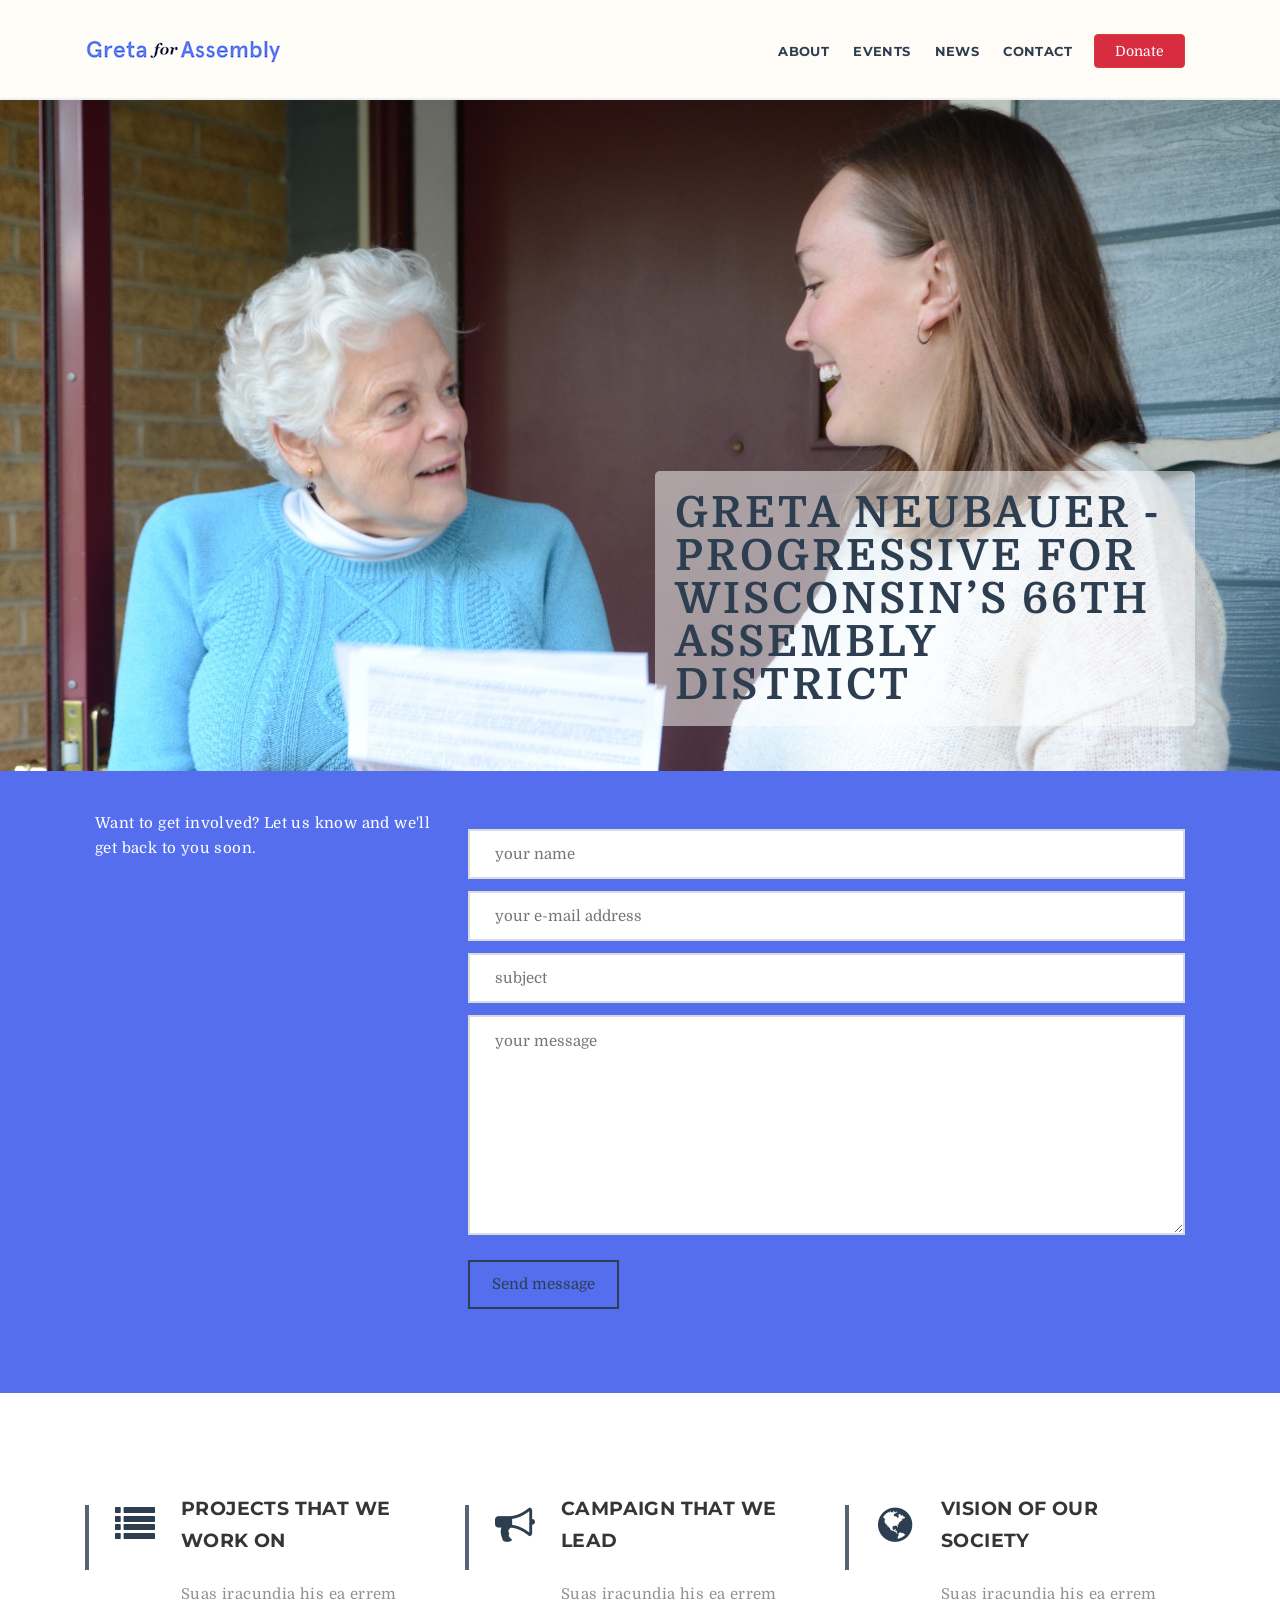
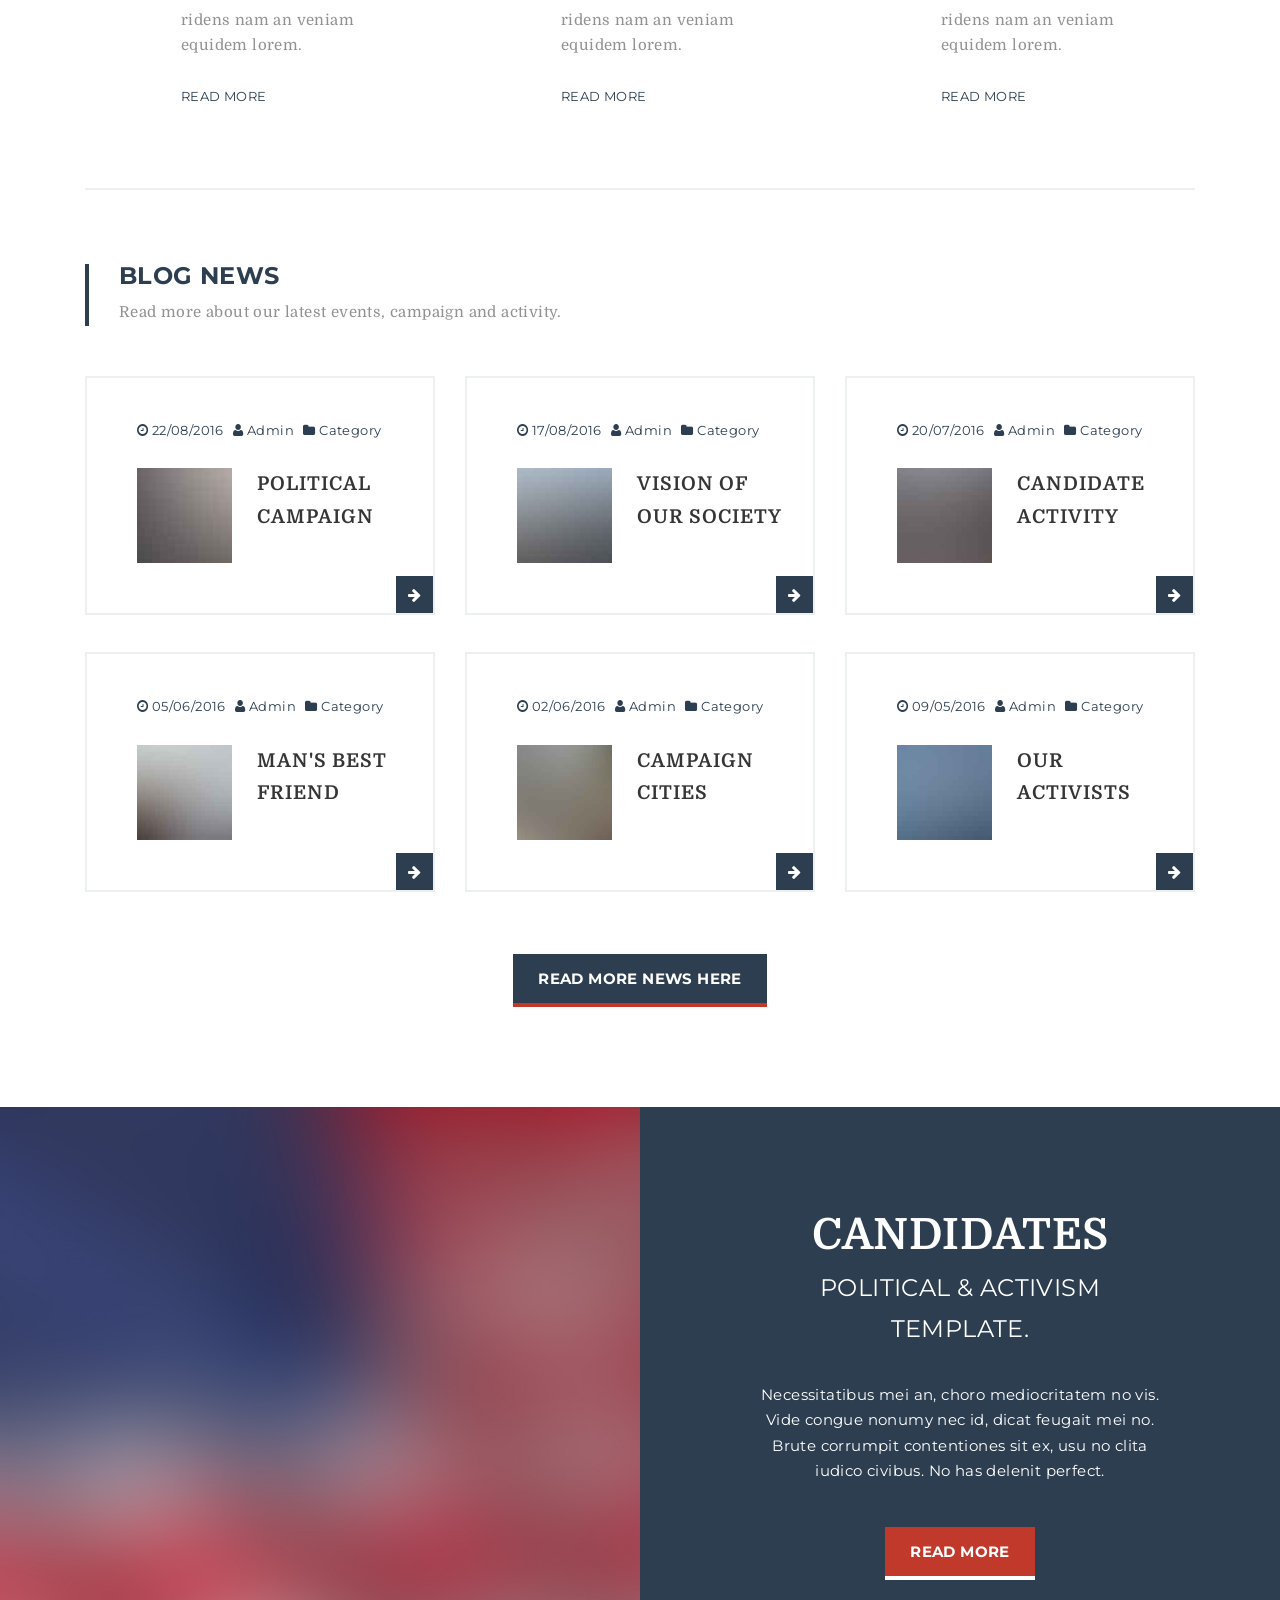
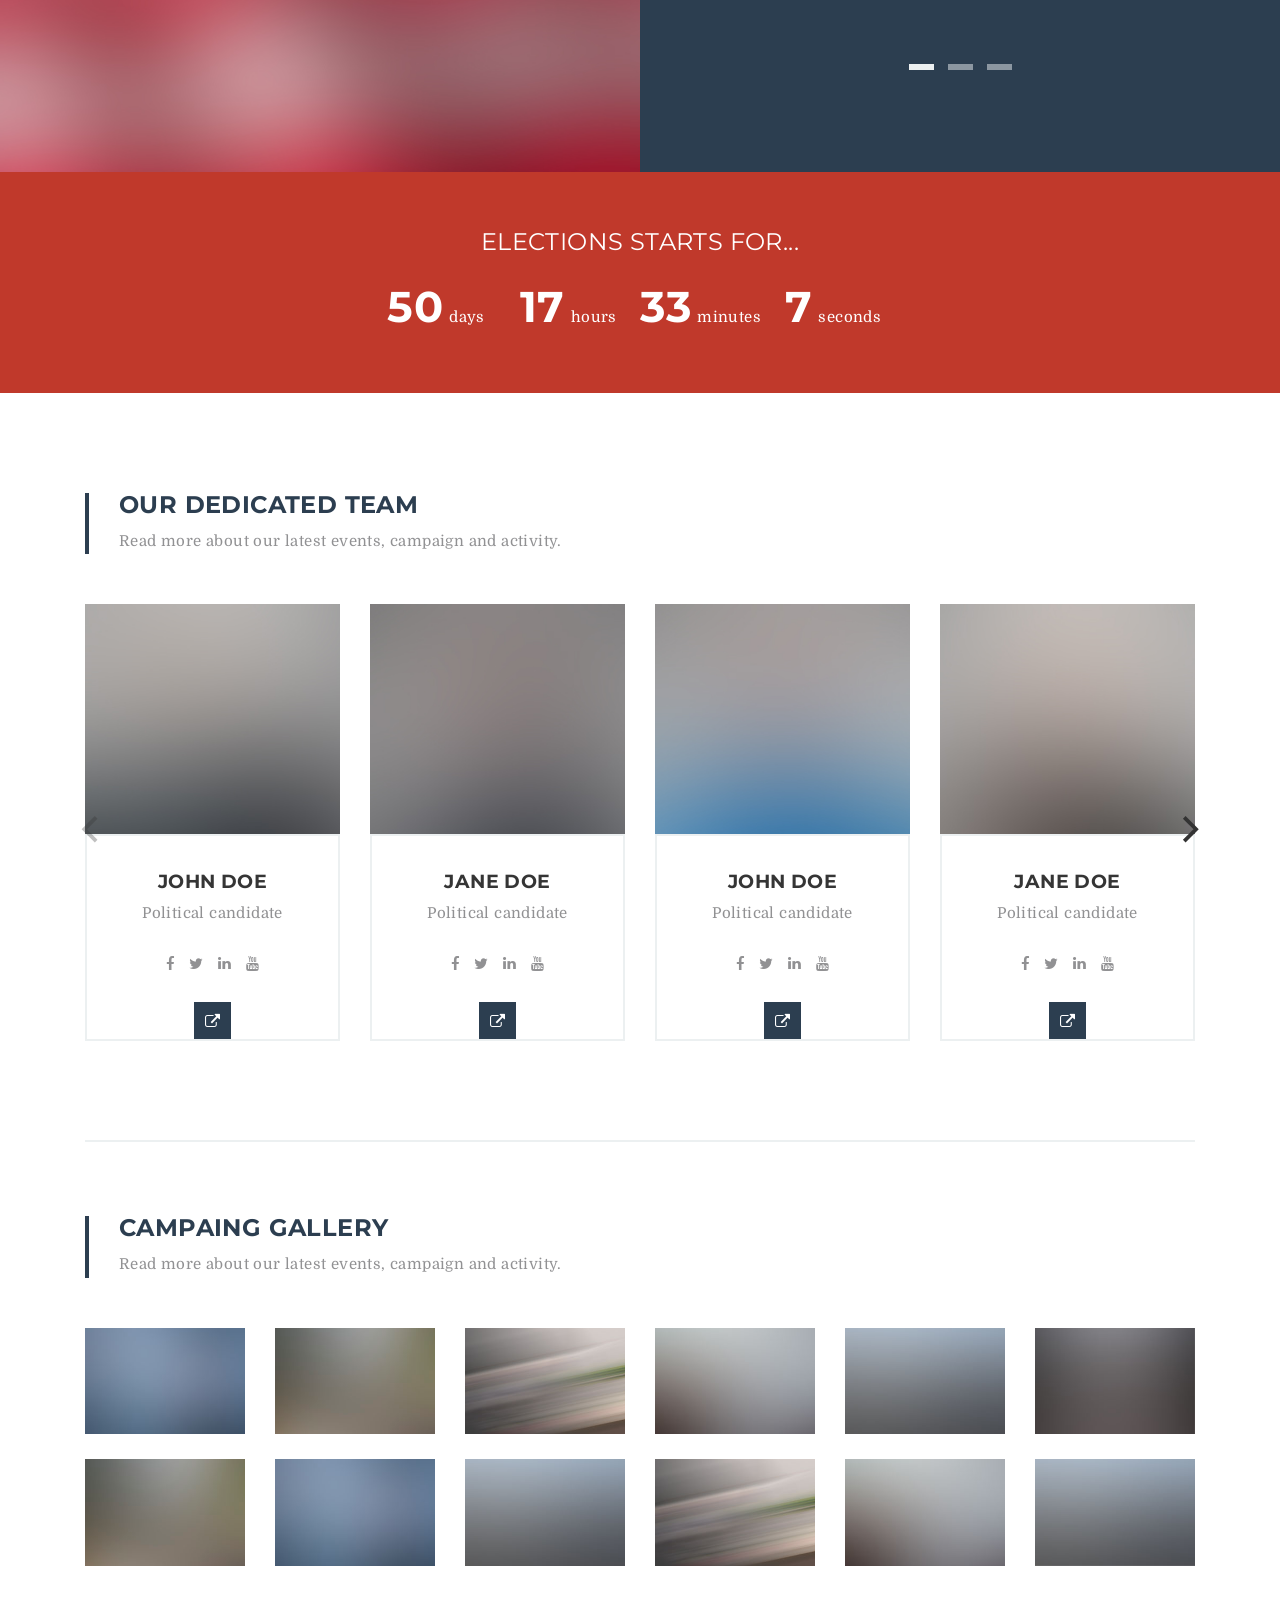
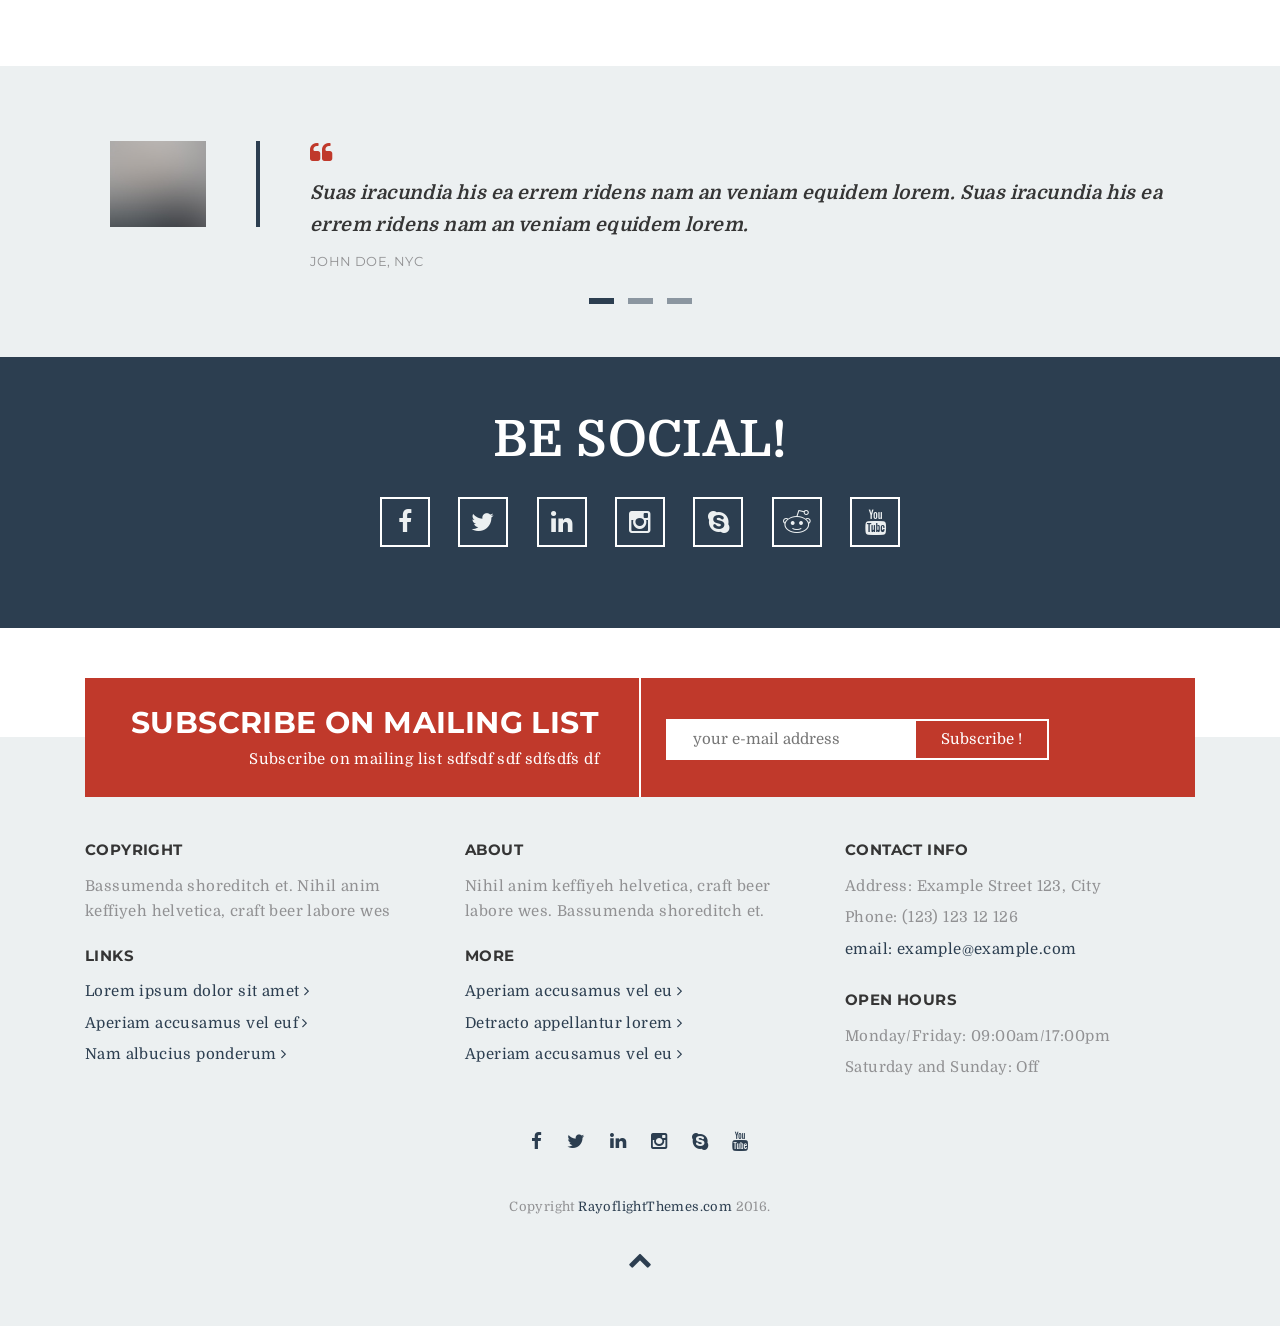
==== commit 8de0232e: "Working on mailer" ====
--- a/index.html
+++ b/index.html
@@ -36,14 +36,12 @@
           </div> 
           <div class="collapse navbar-collapse navbar-ex1-collapse"> 
             <div class="cl-effect-12">
-              <ul class="nav navbar-nav pull-right">
-                <li><a href="index.html">Home</a></li>          
+              <ul class="nav navbar-nav pull-right">     
                 <li><a href="about.html">About</a></li>
                 <li><a href="events.html">Events</a></li>
                 <li><a href="blog_index.html">News</a></li>
-                <li><a href="#">Pages</a></li>
                 <li><a href="contact.html">Contact</a></li>
-                <li><a href="#">Elements</a></li>
+                <li><button type="button" class="btn btn-danger">Donate</button></li>
               </ul>
             </div>
           </div>
@@ -68,6 +66,7 @@
             <div class="flex-caption flex-caption1">
               <div class="container">
                 <div class="row">
+                  <div class="col-md-6"></div>
                   <div class="col-md-6">
                     <h1 class="caption-headline">
                     Greta Neubauer - Progressive for Wisconsin’s 66th Assembly District 
@@ -82,30 +81,44 @@
   </section>
   
 	<!--slider end--> 
-  <div class="wrapper100percent">
-  <div class="main-boxes">
-    <div class="one-box1">
-      <div class="one-box1-inner">
-        <h3>Your vote counts!</h3>
-      </div>
-    </div>
-    <div class="one-box2">
-      <div class="one-box2-inner">
-        <h5>One vote is small</h5> 
-        <i class="fa fa-star icon"></i> <h2>milion votes</h2> <i class="fa fa-star icon"></i>
-        <h3> are lot!
-        </h3>
-      </div>
-    </div>
-    <div class="one-box3">
-      <div class="one-box3-inner">
-        <h3> See more about campaign 
-        </h3>
-        <br>
-        <a href="#" class="button1 firstcolor small whiteborder">Read more <i class="fa fa-angle-down icon"></i></a>
-      </div>
-    </div>
-  </div>
+  <div class="get-involved-section wrapper100percent">
+    <div class="row">
+        <div class="col-12 col-md-4">
+          Want to get involved? Let us know and we'll get back to you soon.
+        </div>
+        <div class="col-12 col-md-8">
+          <!-- comment-form -->
+        <form class="wrapper100percent" method="post" action="sendEmail.php">
+          <div id="main">
+            <div>
+              <p>
+              <input type="text" placeholder="your name" name="name" id="name"/>
+              </p> 
+            </div>
+            <div>
+              <p> 
+              <input type="text" placeholder="your e-mail address" name="email" id="email" />
+              </p> 
+            </div>
+            <div>
+              <p> 
+              <input type="text" placeholder="subject" name="subject" id="subject" /> 
+              </p> 
+            </div>
+              <p>
+              <textarea placeholder="your message" name="comments" id="comments" rows="12" cols="5"></textarea>
+              </p>
+              <div class="buttoncontact">
+                <p>
+                <input  type="submit"  name="submit" id="submit" value="send request"/>
+                </p>
+              </div>
+              <ul class="col-sm-12" id="response"></ul> 
+            </div>
+          </form> 
+          <!-- comment-form-end end --> 
+        </div>
+    </div>
   </div>
   <div class="divider-space">
   </div> 
--- a/css/style.css
+++ b/css/style.css
@@ -1285,7 +1285,8 @@
   position: absolute;
   /* top: 50%; */
   width: 100%;
-  margin-top: -200px;
+  margin-top: -300px;
+  
 }
 .flex-caption1 h1,
 .flex-caption1 h2,
@@ -3924,3 +3925,33 @@
   background-color: #2c3e50;
 }
 /************ pagination end ************/
+
+/************* Sam's Styles *************/
+.navbar-nav > li > button {
+  margin: 33px 10px;
+  padding-left: 20px;
+  padding-right: 20px;
+  background: rgb(216, 44, 64);
+}
+
+.navbar {
+  background: rgb(255, 252, 247);
+}
+
+.flex-caption .caption-headline {
+  background: rgba(255,255,255,0.5);
+  padding: 20px;
+  border-radius: 5px;
+}
+
+.get-involved-section {
+  background: rgb(84, 110, 238);
+}
+
+.get-involved-section .row {
+  margin: 40px 80px;
+}
+
+.get-involved-section {
+  color: white;
+}
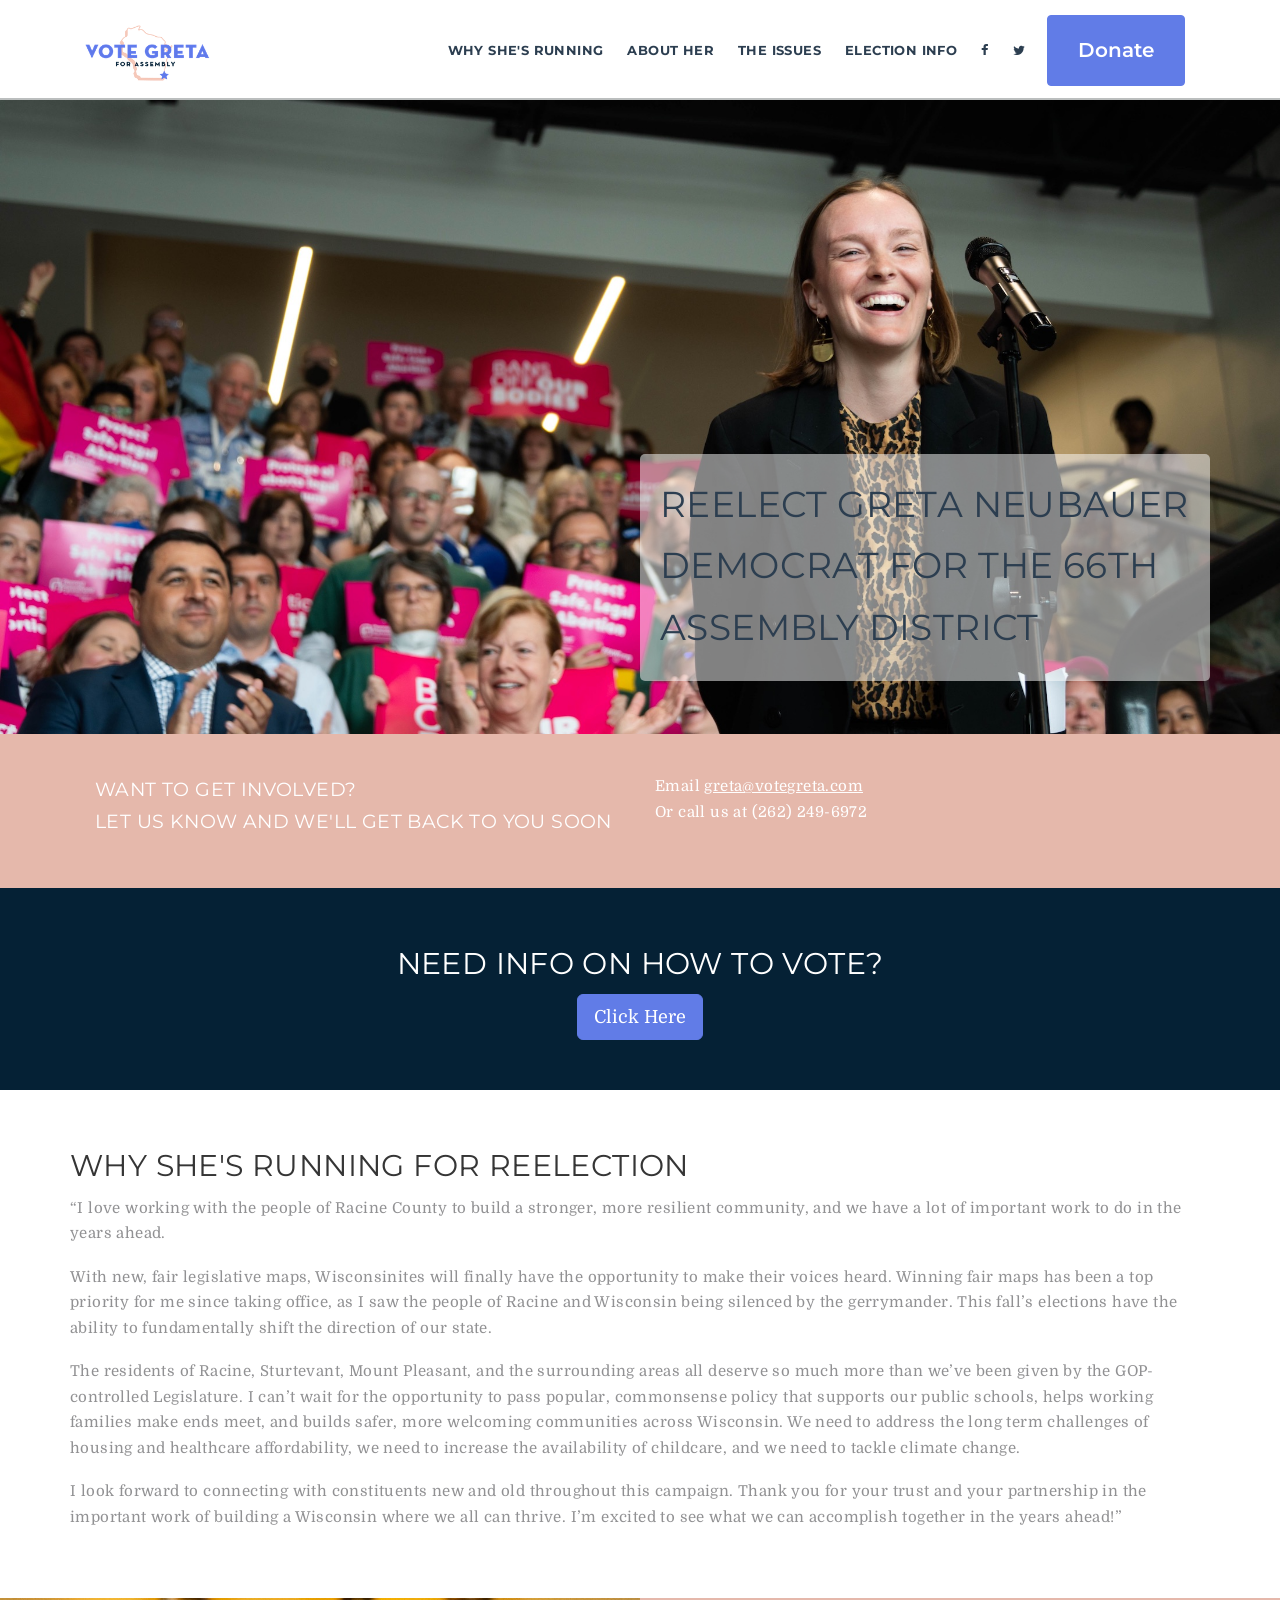
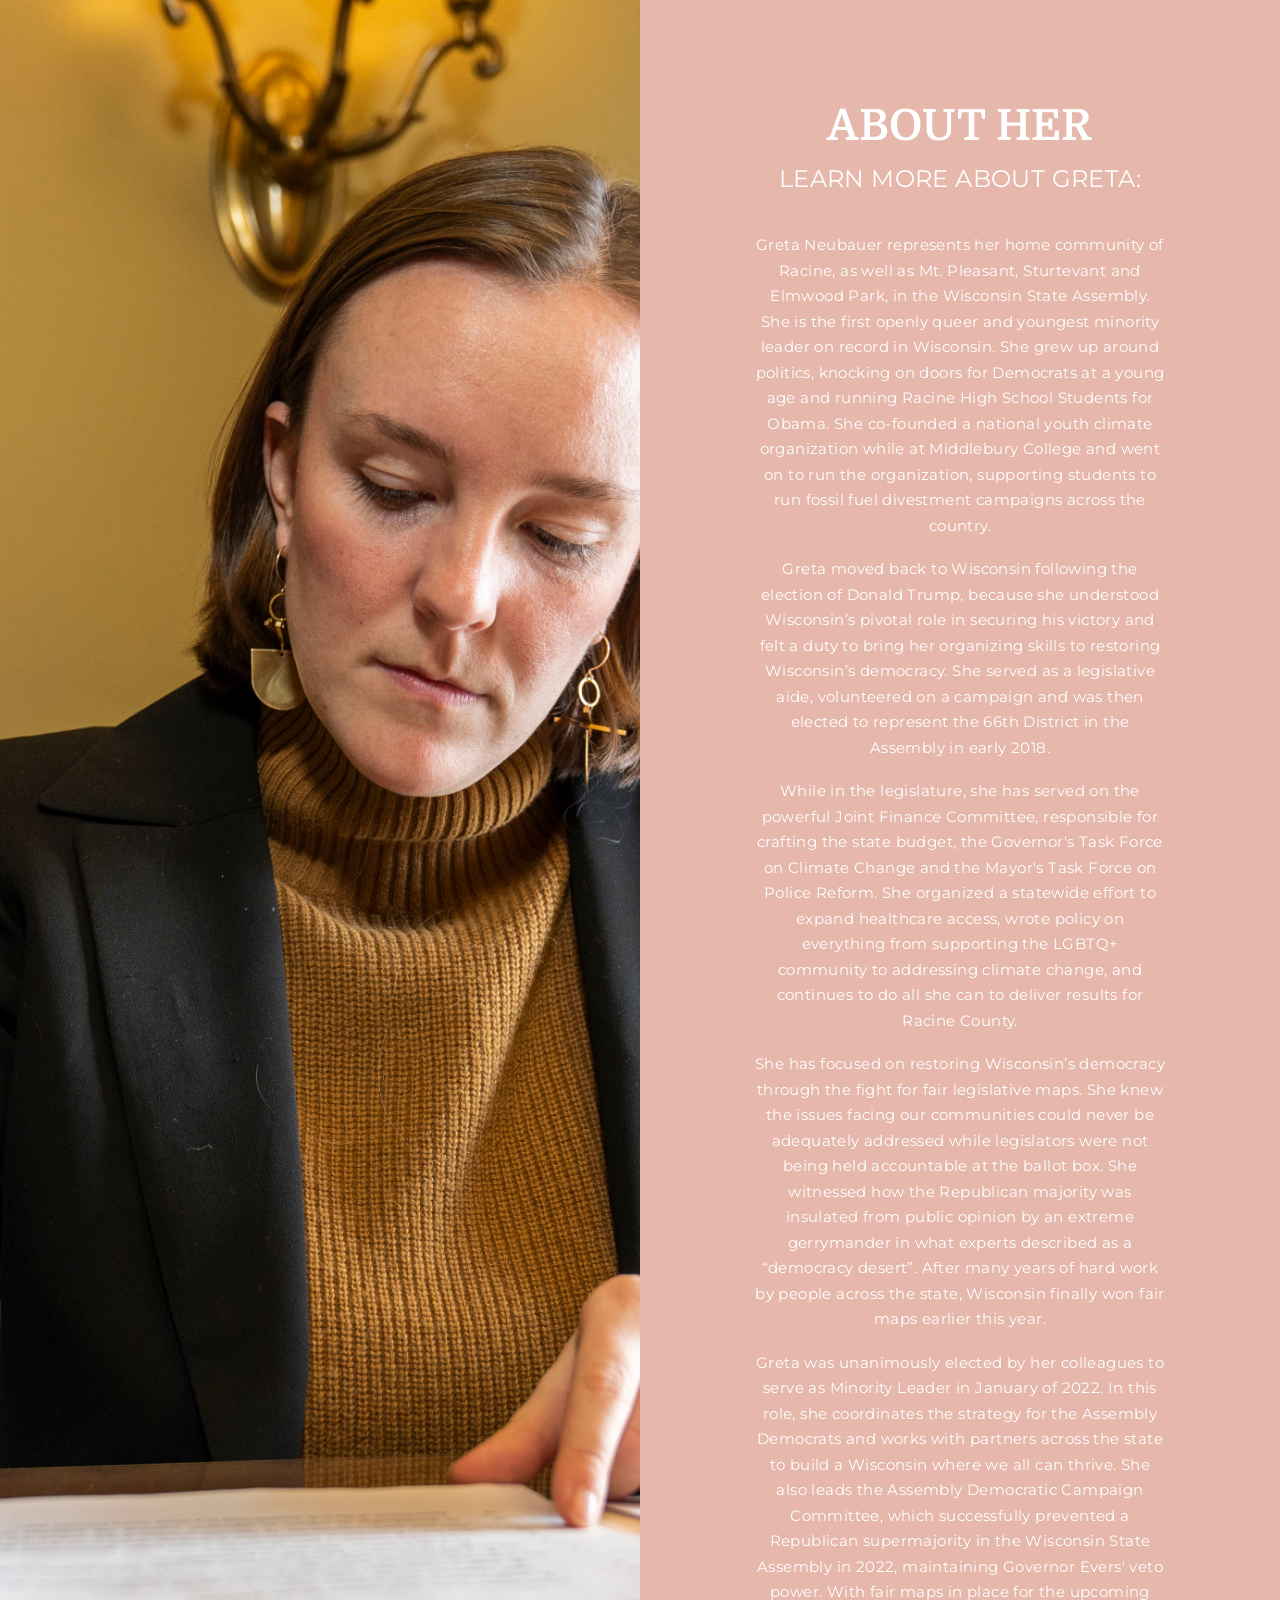
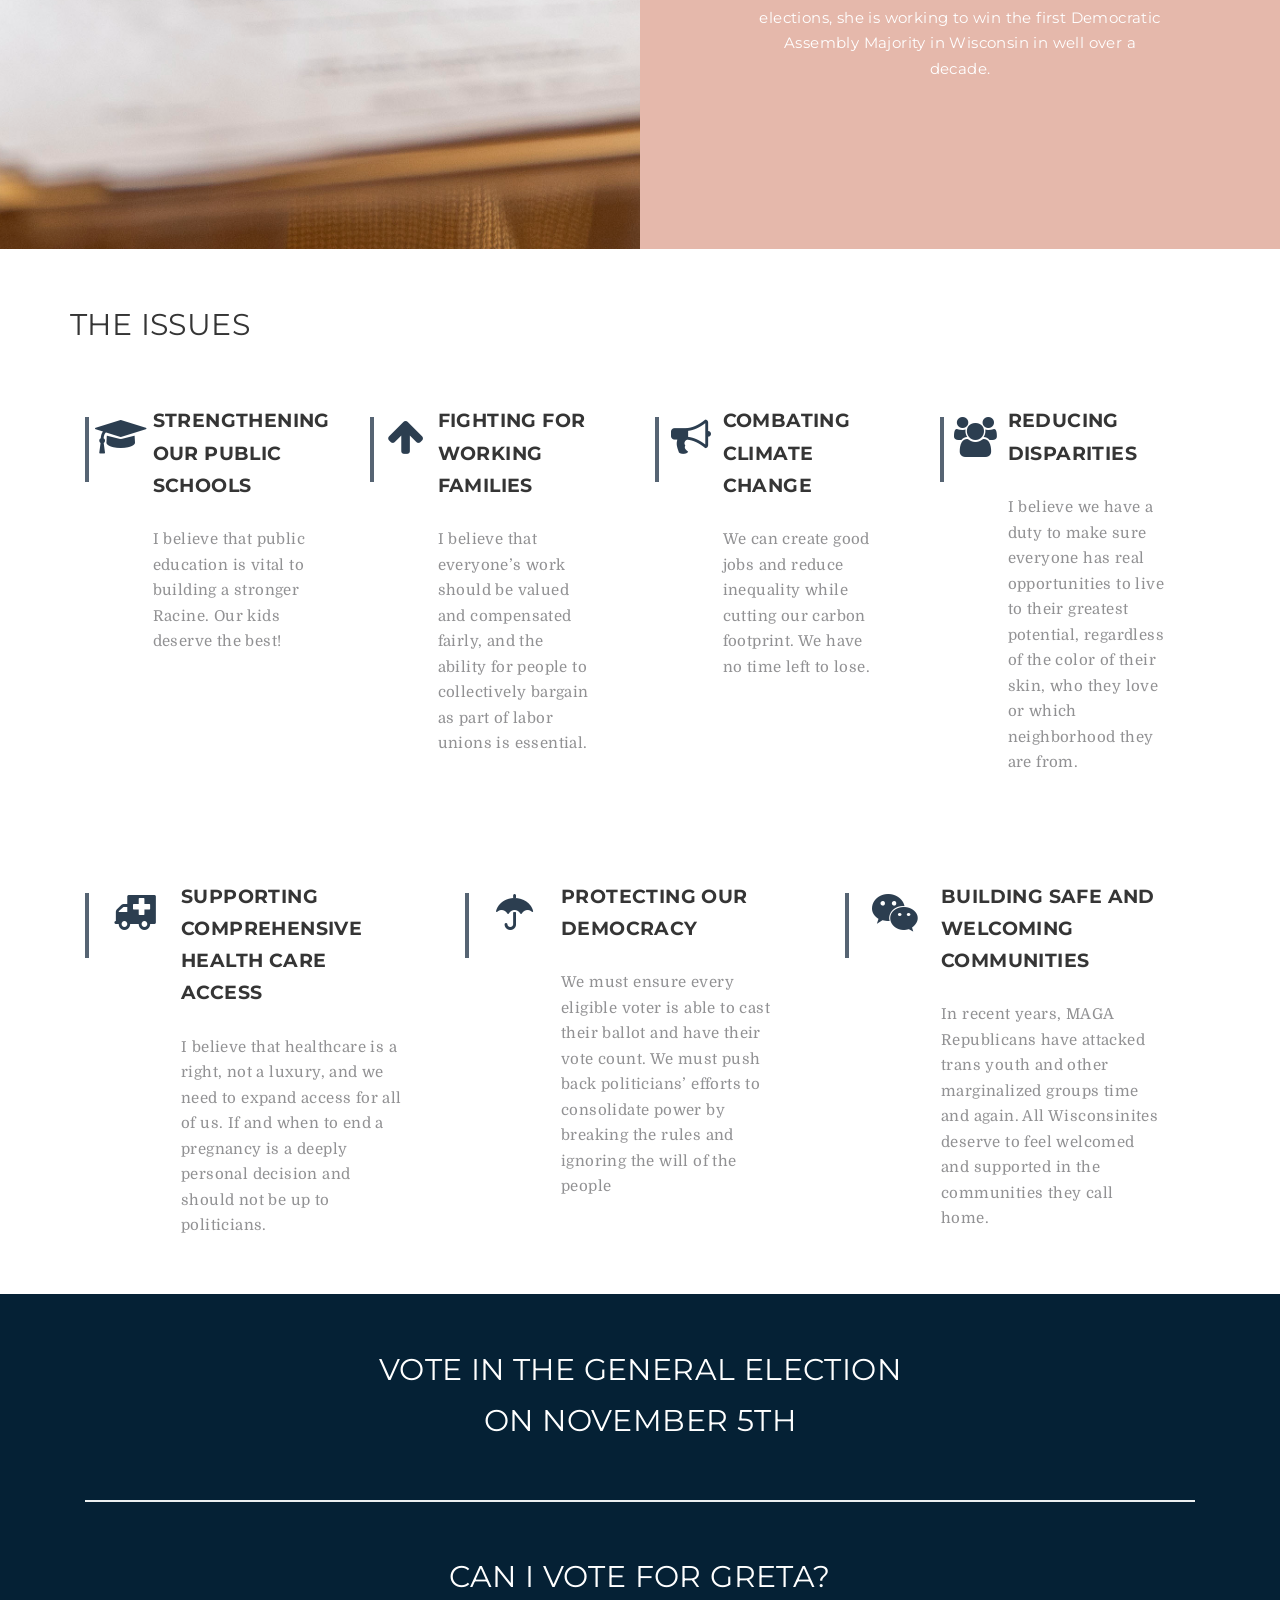
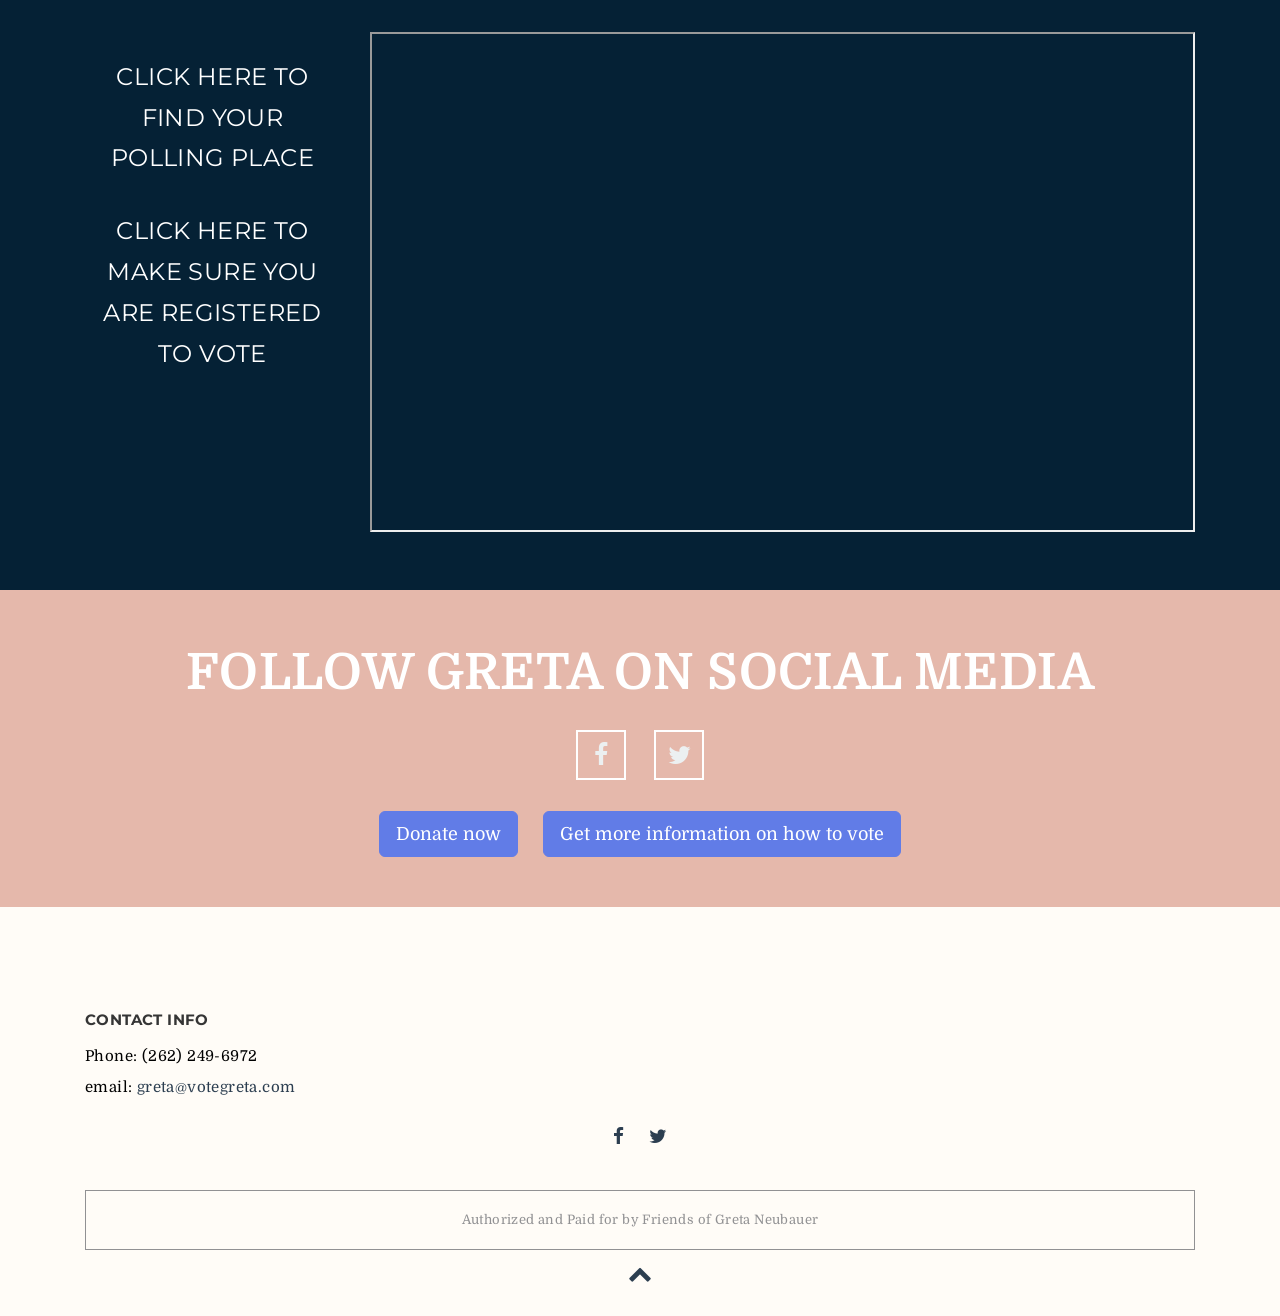
==== commit 1bf2c611: "resyncing with the to newest version" ====
--- a/index.html
+++ b/index.html
@@ -1,1006 +1,506 @@
-<!DOCTYPE html>
-<html lang="en">
-  <head> 
-    <meta charset="utf-8">
-    <title>Candidates - Political and Activism HTML5 Template</title>
-    <meta name="viewport" content="width=device-width, initial-scale=1.0, maximum-scale=1, user-scalable=no">
-    <meta name="description" content="">
-    <meta name="author" content="">
-    <link href='https://fonts.googleapis.com/css?family=Domine:400,700' rel='stylesheet' type='text/css'>
-    <link rel="stylesheet" href="https://fonts.googleapis.com/css?family=Montserrat:400,700">
-    <!--[if lt IE 9]>
-    <script src="http://html5shim.googlecode.com/svn/trunk/html5.js"></script>
-    <![endif]-->
-    <link rel="stylesheet" href="css/bootstrap.css">
-	  <link rel="stylesheet" href="css/style.css">
-    <link rel="stylesheet" href="css/font-awesome.css">
-    <link rel="stylesheet" href="css/colorbox.css">  
-  </head>
-  <body> 
-  <header>
-  <div class="navbar-fixed-top"> 
-  <!-- menu -->
-  <nav class="navbar navbar-height1 menuswitch-js"> 
-    <div class="container navbar-inner">
-      <div class="row">
-        <div class="col-lg-12">
-          <div class="responsive-wrapper"> 
-            <a class="navbar-brand" href="#">
-              <img src="images/logo.png" alt=""/>
-            </a> 
-            <div id="toggle-icon" class="navbar-toggle" data-toggle="collapse" data-target=".navbar-ex1-collapse">
-              <span></span>
-              <span></span>
-              <span></span>
-            </div>
-          </div> 
-          <div class="collapse navbar-collapse navbar-ex1-collapse"> 
-            <div class="cl-effect-12">
-              <ul class="nav navbar-nav pull-right">     
-                <li><a href="about.html">About</a></li>
-                <li><a href="events.html">Events</a></li>
-                <li><a href="blog_index.html">News</a></li>
-                <li><a href="contact.html">Contact</a></li>
-                <li><button type="button" class="btn btn-danger">Donate</button></li>
-              </ul>
-            </div>
-          </div>
-        </div>
-      </div>
-    </div>
-  </nav>
-  <!-- menu end -->
-  </div>
-  </header>  
-  <!-- slider -->  
-  <section class="wrapper100percent">     
-      <div class="flexslider">
-        <div class="wrapper100percent">     
-          <div class="menuswitch"> 
-        </div> 
-      </div> 
-      <!-- breakpoint for menu end -->   
-      <ul class="slides">
-        <li>
-          <img src="images/slider.jpg" alt=""/>
-            <div class="flex-caption flex-caption1">
-              <div class="container">
-                <div class="row">
-                  <div class="col-md-6"></div>
-                  <div class="col-md-6">
-                    <h1 class="caption-headline">
-                    Greta Neubauer - Progressive for Wisconsin’s 66th Assembly District 
-                    </h1>
-                  </div>
-                </div>
-              </div>
-            </div> 
-        </li>
-      </ul>
-    </div>
-  </section>
-  
-	<!--slider end--> 
-  <div class="get-involved-section wrapper100percent">
-    <div class="row">
-        <div class="col-12 col-md-4">
-          Want to get involved? Let us know and we'll get back to you soon.
-        </div>
-        <div class="col-12 col-md-8">
-          <!-- comment-form -->
-        <form class="wrapper100percent" method="post" action="sendEmail.php">
-          <div id="main">
-            <div>
-              <p>
-              <input type="text" placeholder="your name" name="name" id="name"/>
-              </p> 
-            </div>
-            <div>
-              <p> 
-              <input type="text" placeholder="your e-mail address" name="email" id="email" />
-              </p> 
-            </div>
-            <div>
-              <p> 
-              <input type="text" placeholder="subject" name="subject" id="subject" /> 
-              </p> 
-            </div>
-              <p>
-              <textarea placeholder="your message" name="comments" id="comments" rows="12" cols="5"></textarea>
-              </p>
-              <div class="buttoncontact">
-                <p>
-                <input  type="submit"  name="submit" id="submit" value="send request"/>
-                </p>
-              </div>
-              <ul class="col-sm-12" id="response"></ul> 
-            </div>
-          </form> 
-          <!-- comment-form-end end --> 
-        </div>
-    </div>
-  </div>
-  <div class="divider-space">
-  </div> 
-  <div class="divider-space">
-  </div>   
-  <div class="container">
-    <!--icons-->
-    <div class="row">
-      <div class="col-md-4">
-        <div class="icon-box2">             
-          <div class="iconwrapper">
-            <i class="fa fa-list icon"></i>
-          </div>
-          <div class="textwrapper">
-            <h4>Projects that we work on</h4>
-            <p>Suas iracundia his ea errem ridens nam an veniam equidem lorem. 
-            </p> 
-            <a href="#">Read more</a> 
-          </div> 
-        </div>
-      </div>
-      <div class="col-md-4">
-        <div class="icon-box2">             
-          <div class="iconwrapper">
-            <i class="fa fa-bullhorn icon"></i>
-          </div>
-          <div class="textwrapper">
-            <h4>Campaign that we lead</h4>
-            <p>Suas iracundia his ea errem ridens nam an veniam equidem lorem. 
-            </p>
-            <a href="#">Read more</a> 
-          </div> 
-        </div>
-      </div>
-      <div class="col-md-4">
-        <div class="icon-box2">             
-          <div class="iconwrapper">
-            <i class="fa fa-globe icon"></i>
-          </div>
-          <div class="textwrapper">
-            <h4>Vision of our society</h4>
-            <p>Suas iracundia his ea errem ridens nam an veniam equidem lorem. 
-            </p>
-            <a href="#">Read more</a> 
-          </div> 
-        </div>
-      </div>
-    </div>
-  </div> 
-  <div class="divider-space">
-  </div> 
-  <div class="container">
-    <div class="row">
-      <div class="col-lg-12">
-        <div class="divider-line">
-        </div>
-      </div>
-    </div>
-  </div>  
-  <div class="divider-space">
-  </div> 
-  <div class="divider-space">
-  </div>
-  <!--icons end-->  
-  <div class="mainheadlinewrapper">
-    <div class="container">
-      <div class="row">
-        <div class="col-lg-12">
-          <div class="mainheadline">
-            <h2>blog news</h2>
-            <h3>Read more about our latest events, campaign and activity.
-            </h3>
-          </div> 
-        </div>
-      </div>
-	  </div>
-  </div>
-  <div class="divider-space">
-  </div> 
-  <div class="divider-space">
-  </div>
-  <!--blog news--> 
-  <div class="container">
-    <div class="row">
-      <div class="col-md-4">  
-        <div class="blog-box"> 
-          <div class="wrapper100percent"> 
-            <div class="meta">
-              <p class="date">  <i class="fa fa-clock-o"></i>  22/08/2016 </p> 
-		          <p><i class="fa fa-user"></i>   <a href=""> Admin</a>  </p>  
-              <p><i class="fa fa-folder"></i>   <a href=""> Category</a>  </p>   
-            </div>      
-          </div>
-          <div class="wrapper100percent"> 
-            <img src="images/blogthumb1.jpg" alt=""/>  
-            <h4>political campaign</h4>
-            <a class="link" href=""><i class="fa fa-arrow-right"></i></a> 
-          </div>
-        </div> 
-      </div> 
-      <div class="col-md-4">  
-        <div class="blog-box"> 
-          <div class="wrapper100percent"> 
-            <div class="meta">
-              <p class="date">  <i class="fa fa-clock-o"></i> 17/08/2016  </p> 
-		          <p><i class="fa fa-user"></i>   <a href=""> Admin</a>  </p>  
-              <p><i class="fa fa-folder"></i>   <a href=""> Category</a>  </p>   
-            </div>      
-          </div>
-          <div class="wrapper100percent"> 
-            <img src="images/blogthumb2.jpg" alt=""/>  
-            <h4>Vision of our society</h4>
-            <a class="link" href=""><i class="fa fa-arrow-right"></i></a> 
-          </div>
-        </div> 
-      </div> 
-      <div class="col-md-4">  
-        <div class="blog-box"> 
-          <div class="wrapper100percent"> 
-            <div class="meta">
-              <p class="date">  <i class="fa fa-clock-o"></i>  20/07/2016 </p> 
-		          <p><i class="fa fa-user"></i>   <a href=""> Admin</a>  </p>  
-              <p><i class="fa fa-folder"></i>   <a href=""> Category</a>  </p>   
-            </div>      
-          </div>
-          <div class="wrapper100percent"> 
-            <img src="images/blogthumb3.jpg" alt=""/>  
-            <h4>Candidate activity</h4>
-            <a class="link" href=""><i class="fa fa-arrow-right"></i></a> 
-          </div>
-        </div> 
-      </div> 
-    </div> 
-    <div class="divider-space">
-    </div> 
-    <div class="row">
-      <div class="col-md-4">  
-        <div class="blog-box"> 
-          <div class="wrapper100percent"> 
-            <div class="meta">
-              <p class="date">  <i class="fa fa-clock-o"></i>  05/06/2016 </p> 
-		          <p><i class="fa fa-user"></i>   <a href=""> Admin</a>  </p>  
-              <p><i class="fa fa-folder"></i>   <a href=""> Category</a>  </p>   
-            </div>      
-          </div>
-          <div class="wrapper100percent"> 
-            <img src="images/blogthumb4.jpg" alt=""/>  
-            <h4>Man's best friend</h4>
-            <a class="link" href=""><i class="fa fa-arrow-right"></i></a> 
-          </div>
-        </div> 
-      </div> 
-      <div class="col-md-4">  
-        <div class="blog-box"> 
-          <div class="wrapper100percent"> 
-            <div class="meta">
-              <p class="date">  <i class="fa fa-clock-o"></i>  02/06/2016 </p> 
-		          <p><i class="fa fa-user"></i>   <a href=""> Admin</a>  </p>  
-              <p><i class="fa fa-folder"></i>   <a href=""> Category</a>  </p>   
-            </div>      
-          </div>
-          <div class="wrapper100percent"> 
-            <img src="images/blogthumb5.jpg" alt=""/>  
-            <h4>Campaign cities</h4>
-            <a class="link" href=""><i class="fa fa-arrow-right"></i></a> 
-          </div>
-        </div> 
-      </div> 
-      <div class="col-md-4">  
-        <div class="blog-box"> 
-          <div class="wrapper100percent"> 
-            <div class="meta">
-              <p class="date">  <i class="fa fa-clock-o"></i>  09/05/2016 </p> 
-		          <p><i class="fa fa-user"></i>   <a href=""> Admin</a>  </p>  
-              <p><i class="fa fa-folder"></i>   <a href=""> Category</a>  </p>   
-            </div>      
-          </div>
-          <div class="wrapper100percent"> 
-            <img src="images/blogthumb6.jpg" alt=""/>  
-            <h4>Our activists</h4>
-            <a class="link" href=""><i class="fa fa-arrow-right"></i></a> 
-          </div>
-        </div> 
-      </div> 
-    </div> 
-    <div class="divider-space">
-    </div> 
-    <div class="divider-space">
-    </div> 
-    <div class="row text-center">
-      <a href="#" class="button1 firstcolor">Read more news here</a>    
-    </div> 
-    <div class="divider-space">
-    </div> 
-    <div class="divider-space">
-    </div> 
-    <div class="divider-space">
-    </div>    
-    <div class="divider-space">
-    </div> 
-  </div> 
-  <!--blog news end--> 
-  <!--cta--> 
-  <div class="section8"> 
-    <div class="section8image">
-    </div>
-    <div class="section8text">
-      <div class="gallery row js-flickity" data-flickity-options='{ 
-        "contain": true, 
-        "imagesLoaded": true, 
-        "autoPlay": true,
-        "pageDots": true,
-        "prevNextButtons": false,
-        "wrapAround": false
-        }'> 
-        <div class="col-lg-12 onelist">
-          <h2>Candidates</h2>
-          <h3>political & activism template.</h3>
-          <br>
-          <p>Necessitatibus mei an, choro mediocritatem no vis. Vide congue nonumy nec id, dicat feugait mei no. Brute corrumpit contentiones sit ex, usu no clita iudico civibus. No has delenit perfect. 
-          </p>
-          <br>
-          <a href="#" class="button1 secondcolor whiteborder">Read more</a>
-        </div>
-        <div class="col-lg-12 onelist">
-          <h2>Unique Design</h2>
-          <h3>Clean and modern</h3>
-          <br>  
-          <div class="caption-list">
-            <p>  
-            <i class="fa fa-star icon"></i> 
-            Dolorem expetenda nam at verear 
-            </p>
-            <p>  
-            <i class="fa fa-star icon"></i> 
-            Dolorem expetenda nam at verear 
-            </p>
-            <p>  
-            <i class="fa fa-star icon"></i> 
-            Ad mel utinam insolens efficiantur  
-            </p>
-            <p>  
-            <i class="fa fa-star icon"></i> 
-            Ei vocent expetendis sit nulla doming 
-            </p>
-          </div>
-        </div>
-        <div class="col-lg-12 onelist">
-          <h2>Candidates</h2>
-          <h3>political & activism template.</h3>
-          <br>
-          <p>Proecessitatibus mei an, choro mediocritatem no vis. Vide congue nonumy nec id, dicat feugait mei no. Brute corrumpit contentiones sit ex, usu no clita iudico civibus. No has delenit perfect. 
-          </p>
-          <p>Pecessitatibus mei an, choro mediocritatem no vis. Vide congue nonumy nec id, dicat feugait mei no. Brute corrumpit contentiones sit ex, usu no clita iudico civibus. No has delenit perfect. 
-          </p>
-        </div>
-      </div>
-    </div>
-  </div>
-  <!--cta end-->
-  <div class="section4"> 
-    <!--clock-->
-    <div class="container text-center"> 
-      <div class="row">
-        <div class="col-md-6 col-md-push-3">
-          <h3>Elections starts for...</h3>
-          <div id="defaultCountdown"></div>
-        </div>
-      </div>
-    </div>
-    <!--clock end-->
-  </div>
-  <div class="divider-space">
-  </div> 
-  <div class="divider-space">
-  </div> 
-  <div class="divider-space">
-  </div> 
-  <div class="divider-space">
-  </div> 
-  <div class="mainheadlinewrapper">
-    <div class="container">
-      <div class="row">
-        <div class="col-lg-12">
-          <div class="mainheadline">
-            <h2>our dedicated team</h2>
-            <h3>Read more about our latest events, campaign and activity.
-            </h3>
-          </div> 
-        </div>
-      </div>
-	  </div>
-  </div> 
-  <div class="divider-space">
-  </div> 
-  <div class="divider-space">
-  </div>
-  <!--team-->
-  <div class="container">
-    <div class="wrapper100percent">
-      <div class="gallery row js-flickity" data-flickity-options='{ 
-        "contain": true, 
-        "imagesLoaded": true, 
-        "autoPlay": true,
-        "pageDots": false,
-        "prevNextButtons": true,
-        "wrapAround": false
-        }'> 
-        <div class="col-md-3">
-          <div class="team-box">
-            <img src="images/team1.jpg" alt="">
-            <div class="team-box-inner">
-              <div class="wrapper100percent">
-                <h4>John Doe</h4>
-                <p>Political candidate 
-                </p> 
-              </div> 
-              <div class="wrapper100percent">
-                <a href="#"><i class="fa fa-facebook icon"></i></a> 
-                <a href="#"><i class="fa fa-twitter icon"></i></a> 
-                <a href="#"><i class="fa fa-linkedin icon"></i></a> 
-                <a href="#"><i class="fa fa-youtube icon"></i></a> 
-              </div>
-              <a class="link" href="#"><i class="fa fa-external-link"></i></a> 
-            </div>
-          </div>
-        </div> 
-        <div class="col-md-3">
-          <div class="team-box">
-            <img src="images/team2.jpg" alt="">
-            <div class="team-box-inner">
-              <div class="wrapper100percent">
-                <h4>Jane Doe</h4>
-                <p>Political candidate 
-                </p> 
-              </div> 
-              <div class="wrapper100percent">
-                <a href="#"><i class="fa fa-facebook icon"></i></a> 
-                <a href="#"><i class="fa fa-twitter icon"></i></a> 
-                <a href="#"><i class="fa fa-linkedin icon"></i></a> 
-                <a href="#"><i class="fa fa-youtube icon"></i></a> 
-              </div>
-              <a class="link" href="#"><i class="fa fa-external-link"></i></a> 
-            </div>
-          </div>
-        </div> 
-        <div class="col-md-3">
-          <div class="team-box">
-            <img src="images/team3.jpg" alt="">
-            <div class="team-box-inner">
-              <div class="wrapper100percent">
-                <h4>John Doe</h4>
-                <p>Political candidate 
-                </p> 
-              </div> 
-              <div class="wrapper100percent">
-                <a href="#"><i class="fa fa-facebook icon"></i></a> 
-                <a href="#"><i class="fa fa-twitter icon"></i></a> 
-                <a href="#"><i class="fa fa-linkedin icon"></i></a> 
-                <a href="#"><i class="fa fa-youtube icon"></i></a> 
-              </div>
-              <a class="link" href="#"><i class="fa fa-external-link"></i></a> 
-            </div>
-          </div>
-        </div> 
-        <div class="col-md-3">
-          <div class="team-box">
-            <img src="images/team4.jpg" alt="">
-            <div class="team-box-inner">
-              <div class="wrapper100percent">
-                <h4>Jane Doe</h4>
-                <p>Political candidate 
-                </p> 
-              </div> 
-              <div class="wrapper100percent">
-                <a href="#"><i class="fa fa-facebook icon"></i></a> 
-                <a href="#"><i class="fa fa-twitter icon"></i></a> 
-                <a href="#"><i class="fa fa-linkedin icon"></i></a> 
-                <a href="#"><i class="fa fa-youtube icon"></i></a> 
-              </div>
-              <a class="link" href="#"><i class="fa fa-external-link"></i></a> 
-            </div>
-          </div>
-        </div>
-        <div class="col-md-3">
-          <div class="team-box">
-            <img src="images/team1.jpg" alt="">
-            <div class="team-box-inner">
-              <div class="wrapper100percent">
-                <h4>John Doe</h4>
-                <p>Political candidate 
-                </p> 
-              </div> 
-              <div class="wrapper100percent">
-                <a href="#"><i class="fa fa-facebook icon"></i></a> 
-                <a href="#"><i class="fa fa-twitter icon"></i></a> 
-                <a href="#"><i class="fa fa-linkedin icon"></i></a> 
-                <a href="#"><i class="fa fa-youtube icon"></i></a> 
-              </div>
-              <a class="link" href="#"><i class="fa fa-external-link"></i></a> 
-            </div>
-          </div>
-        </div> 
-        <div class="col-md-3">
-          <div class="team-box">
-            <img src="images/team2.jpg" alt="">
-            <div class="team-box-inner">
-              <div class="wrapper100percent">
-                <h4>Jane Doe</h4>
-                <p>Political candidate 
-                </p> 
-              </div> 
-              <div class="wrapper100percent">
-                <a href="#"><i class="fa fa-facebook icon"></i></a> 
-                <a href="#"><i class="fa fa-twitter icon"></i></a> 
-                <a href="#"><i class="fa fa-linkedin icon"></i></a> 
-                <a href="#"><i class="fa fa-youtube icon"></i></a> 
-              </div>
-              <a class="link" href="#"><i class="fa fa-external-link"></i></a> 
-            </div>
-          </div>
-        </div> 
-      </div>
-    </div>
-  </div>  
-  <div class="divider-space">
-  </div> 
-  <div class="container">
-    <div class="row">
-      <div class="col-lg-12">
-        <div class="divider-line">
-        </div>
-      </div>
-    </div>
-  </div>
-  <div class="divider-space">
-  </div> 
-  <div class="divider-space">
-  </div>                
-  <div class="mainheadlinewrapper">
-    <div class="container">
-      <div class="row">
-        <div class="col-lg-12">
-          <div class="mainheadline">
-            <h2>campaing gallery</h2>
-            <h3>Read more about our latest events, campaign and activity.
-            </h3>
-          </div> 
-        </div>
-      </div>
-	  </div>
-  </div>
-  <!--gallery--> 
-  <div class="container galleryhome">
-  <div class="divider-space">
-  </div> 
-  <div class="divider-space">
-  </div> 
-    <div class="row">
-      <div class="col-md-2">
-        <figure class="view view-first">
-          <img src="images/gallery1t.jpg" alt="">
-          <figcaption class="mask">
-            <div class="maskinner">
-              <a href="images/gallery1.jpg" class="imagepopup">
-              <i class="fa fa-search-plus"></i>
-              </a>
-              <a href="">
-              <i class="fa fa-external-link"></i>
-              </a>
-              </div> 
-          </figcaption> 
-        </figure> 
-      </div> 
-      <div class="col-md-2">
-        <figure class="view view-first">
-          <img src="images/gallery2t.jpg" alt="">
-          <figcaption class="mask">
-            <div class="maskinner">
-              <a href="images/gallery2.jpg" class="imagepopup">
-              <i class="fa fa-search-plus"></i>
-              </a>
-              <a href="">
-              <i class="fa fa-external-link"></i>
-              </a>
-            </div> 
-          </figcaption> 
-        </figure> 
-      </div>
-      <div class="col-md-2">
-        <figure class="view view-first">
-          <img src="images/gallery3t.jpg" alt="">
-          <figcaption class="mask">
-            <div class="maskinner">
-              <a href="images/gallery3.jpg" class="imagepopup">
-              <i class="fa fa-search-plus"></i>
-              </a>
-              <a href="">
-              <i class="fa fa-external-link"></i>
-              </a>
-            </div> 
-          </figcaption> 
-        </figure> 
-      </div>
-      <div class="col-md-2">
-        <figure class="view view-first">
-          <img src="images/gallery4t.jpg" alt="">
-          <figcaption class="mask">
-            <div class="maskinner">
-              <a href="images/gallery4.jpg" class="imagepopup">
-              <i class="fa fa-search-plus"></i>
-              </a>
-              <a href="">
-              <i class="fa fa-external-link"></i>
-              </a>
-            </div> 
-          </figcaption> 
-        </figure> 
-      </div>
-      <div class="col-md-2">
-        <figure class="view view-first">
-          <img src="images/gallery5t.jpg" alt="">
-          <figcaption class="mask">
-            <div class="maskinner">
-              <a href="images/gallery5.jpg" class="imagepopup">
-              <i class="fa fa-search-plus"></i>
-              </a>
-              <a href="">
-              <i class="fa fa-external-link"></i>
-              </a>
-            </div> 
-          </figcaption> 
-        </figure> 
-      </div>
-      <div class="col-md-2">
-        <figure class="view view-first">
-          <img src="images/gallery6t.jpg" alt="">
-          <figcaption class="mask">
-            <div class="maskinner">
-              <a href="images/gallery6.jpg" class="imagepopup">
-              <i class="fa fa-search-plus"></i>
-              </a>
-              <a href="">
-              <i class="fa fa-external-link"></i>
-              </a>
-            </div> 
-          </figcaption> 
-        </figure> 
-      </div>     
-    </div> 
-    <div class="divider-space">
-    </div> 
-    <div class="row">
-      <div class="col-md-2">
-        <figure class="view view-first">
-          <img src="images/gallery2t.jpg" alt="">
-          <figcaption class="mask">
-            <div class="maskinner">
-              <a href="images/gallery2.jpg" class="imagepopup">
-              <i class="fa fa-search-plus"></i>
-              </a>
-              <a href="">
-              <i class="fa fa-external-link"></i>
-              </a>
-              </div> 
-          </figcaption> 
-        </figure> 
-      </div> 
-      <div class="col-md-2">
-        <figure class="view view-first">
-          <img src="images/gallery1t.jpg" alt="">
-          <figcaption class="mask">
-            <div class="maskinner">
-              <a href="images/gallery1.jpg" class="imagepopup">
-              <i class="fa fa-search-plus"></i>
-              </a>
-              <a href="">
-              <i class="fa fa-external-link"></i>
-              </a>
-            </div> 
-          </figcaption> 
-        </figure> 
-      </div>
-      <div class="col-md-2">
-        <figure class=" view view-first">
-          <img src="images/gallery5t.jpg" alt="">
-          <figcaption class="mask">
-            <div class="maskinner">
-              <a href="images/gallery5.jpg" class="imagepopup">
-              <i class="fa fa-search-plus"></i>
-              </a>
-              <a href="">
-              <i class="fa fa-external-link"></i>
-              </a>
-            </div> 
-          </figcaption> 
-        </figure> 
-      </div>
-      <div class="col-md-2">
-        <figure class=" view view-first">
-          <img src="images/gallery3t.jpg" alt="">
-          <figcaption class="mask">
-            <div class="maskinner">
-              <a href="images/gallery3.jpg" class="imagepopup">
-              <i class="fa fa-search-plus"></i>
-              </a>
-              <a href="">
-              <i class="fa fa-external-link"></i>
-              </a>
-            </div> 
-          </figcaption> 
-        </figure> 
-      </div>
-      <div class="col-md-2">
-        <figure class=" view view-first">
-          <img src="images/gallery4t.jpg" alt="">
-          <figcaption class="mask">
-            <div class="maskinner">
-              <a href="images/gallery4.jpg" class="imagepopup">
-              <i class="fa fa-search-plus"></i>
-              </a>
-              <a href="">
-              <i class="fa fa-external-link"></i>
-              </a>
-            </div> 
-          </figcaption> 
-        </figure> 
-      </div>
-      <div class="col-md-2">
-        <figure class=" view view-first">
-          <img src="images/gallery5t.jpg" alt="">
-          <figcaption class="mask">
-            <div class="maskinner">
-              <a href="images/gallery5.jpg" class="imagepopup">
-              <i class="fa fa-search-plus"></i>
-              </a>
-              <a href="">
-              <i class="fa fa-external-link"></i>
-              </a>
-            </div> 
-          </figcaption> 
-        </figure> 
-      </div>     
-    </div>             
-  </div> 
-  <!--gallery end-->      
-  <div class="divider-space">
-  </div> 
-  <div class="divider-space">
-  </div> 
-  <div class="divider-space">
-  </div> 
-  <div class="divider-space">
-  </div> 
-  <!-- testimonials -->  
-  <section class="wrapper100percent section2">
-    <div class="container">
-      <div class="row">
-        <!-- carousel-->
-        <div class="gallery js-flickity" data-flickity-options='{ 
-        "contain": true, 
-        "imagesLoaded": true, 
-        "autoPlay": true,
-        "pageDots": true,
-        "prevNextButtons": false,
-        "wrapAround": false
-        }'> 
-        <!-- one testimonial -->  
-        <div class="col-md-12 testimonials">
-          <div class="testimonialsinner">
-            <div class="testimonial">
-              <img src="images/team1.jpg" alt="">
-              <i class="fa fa-quote-left"></i>  
-              <h4> Suas iracundia his ea errem ridens nam an veniam equidem lorem. Suas iracundia his ea errem ridens nam an veniam equidem lorem. 
-              </h4>
-              <h6> John Doe, NYC
-              </h6>
-            </div>
-          </div> 
-        </div> 
-        <!-- one testimonial end -->  
-        <!-- one testimonial -->  
-        <div class="col-md-12 testimonials">
-          <div class="testimonialsinner">
-            <div class="testimonial">
-              <img src="images/team2.jpg" alt="">
-              <i class="fa fa-quote-left"></i>  
-              <h4> Suas iracundia his ea errem ridens nam an veniam equidem lorem. Suas iracundia his ea errem ridens nam an veniam equidem lorem. 
-              </h4>
-              <h6> Jane Doe, NYC
-              </h6>
-            </div>
-          </div> 
-        </div> 
-        <!-- one testimonial end -->  
-        <!-- one testimonial -->  
-        <div class="col-md-12 testimonials">
-          <div class="testimonialsinner">
-            <div class="testimonial">
-              <img src="images/team1.jpg" alt="">
-              <i class="fa fa-quote-left"></i>  
-              <h4> Suas iracundia his ea errem ridens nam an veniam equidem lorem. Suas iracundia his ea errem ridens nam an veniam equidem lorem. 
-              </h4>
-              <h6> John Doe, NYC
-              </h6>
-            </div>
-          </div> 
-        </div> 
-        <!-- one testimonial end --> 
-      </div>
-      <!-- carousel end -->
-      </div>
-    </div>
-		<!-- container end -->	 
-  </section>
-	<!-- testimonials end -->  
-  <!-- social icons cta -->  
-  <section class="wrapper100percent section3">
-    <div class="col-md-12 socialicons-big">
-      <h2>Be social!</h2>
-      <ul class="socialicons">
-				<li>
-					<a href="https://www.facebook.com/pages/Rayoflightthemes/408688349185439"><i class="fa fa-facebook"></i></a>
-			  </li>
-				<li>
-				  <a href=""><i class="fa fa-twitter"></i></a>
-				</li>
-				<li>
-					<a href=""><i class="fa fa-linkedin"></i></a>
-				</li>
-        <li>
-					<a href=""><i class="fa fa-instagram"></i></a>
-				</li>
-        <li>
-					<a href=""><i class="fa fa-skype"></i></a>
-				</li>
-        <li>
-					<a href=""><i class="fa fa-reddit"></i></a>
-				</li>
-				<li>
-					<a href=""><i class="fa fa-youtube"></i></a>
-				</li>
-			</ul>
-    </div>
-  </section>
-	<!-- social icons cta end -->    
-  <div class="divider-space">
-  </div> 
-  <div class="divider-space">
-  </div>  
-  <div class="container"> 
-    <div class="row">
-      <div class="col-lg-12">
-        <div class="section9"> 
-          <div class="section9a">
-            <h2>Subscribe on mailing list</h2>
-            Subscribe on mailing list sdfsdf sdf sdfsdfs df
-          </div>
-          <div class="section9b">
-            <form action="submit.php" method="post">
-              <div id="main1">
-                <input type="text" placeholder="your e-mail address" name="email1" id="email1"/> 
-                <p>
-                <input type="button" name="submit1" id="submit1" value="Subscribe !">
-                </p>
-                <ul class="col-sm-12" id="response1"></ul> 
-              </div>
-            </form>
-          </div>
-        </div>
-      </div>
-    </div> 
-  </div> 
-   <!-- content is above this -->
-  <!-- /footer is below this -->
-  <footer class="bottom">
-    <div class="container">
-      <div class="row">
-        <div class="col-md-4">
-          <h5>Copyright</h5>
-          <p>
-          Bassumenda shoreditch et. Nihil anim keffiyeh helvetica, craft beer labore wes 
-          </p>
-          <h5>Links</h5>
-          <ul>
-            <li>
-            <a href="">Lorem ipsum dolor sit amet <i class="fa fa-angle-right"></i></a>
-            </li>
-            <li>
-            <a href="">Aperiam accusamus vel euf <i class="fa fa-angle-right"></i></a>
-            </li>
-            <li>
-            <a href="">Nam albucius ponderum  <i class="fa fa-angle-right"></i></a>
-            </li>
-          </ul>
-        </div>
-        <div class="col-md-4">
-          <h5>about</h5>
-          <p>
-          Nihil anim keffiyeh helvetica, craft beer labore wes. Bassumenda shoreditch et. 
-          </p>
-          <h5>more</h5>
-          <ul>
-             <li>
-            <a href="">Aperiam accusamus vel eu <i class="fa fa-angle-right"></i></a>
-            </li>
-            <li>
-            <a href="">Detracto appellantur lorem <i class="fa fa-angle-right"></i></a>
-            </li>
-            <li>
-            <a href="">Aperiam accusamus vel eu <i class="fa fa-angle-right"></i></a>
-            </li>
-          </ul>
-        </div>
-        <div class="col-md-4">
-          <h5>CONTACT INFO</h5>
-          <ul>
-            <li>
-            Address: Example Street 123, City
-            </li>
-            <li>
-            Phone: (123) 123 12 126
-            </li>
-            <li>
-            <a href="mailto:name@email.com">email: example@example.com</a>
-            </li>
-          </ul>
-          <h5>Open Hours</h5>
-          <ul>
-            <li>
-            Monday/Friday: 09:00am/17:00pm
-            </li>
-            <li>
-            Saturday and Sunday: Off 
-            </li>
-          </ul> <br> 
-        </div>
-        <div class="col-md-12">
-					<ul class="socialicons">
-					<li>
-						<a href="https://www.facebook.com/pages/Rayoflightthemes/408688349185439"><i class="fa fa-facebook"></i></a>
-					</li>
-					<li>
-						<a href=""><i class="fa fa-twitter"></i></a>
-					</li>
-					<li>
-						<a href=""><i class="fa fa-linkedin"></i></a>
-					</li>
-          <li>
-						<a href=""><i class="fa fa-instagram"></i></a>
-					</li>
-          <li>
-						<a href=""><i class="fa fa-skype"></i></a>
-					</li>
-					<li>
-						<a href=""><i class="fa fa-youtube"></i></a>
-					</li>
-				</ul>
-        <div class="copyright">
-          <p>Copyright <a href="http://themeforest.net/user/rayoflightt?ref=rayoflightt">RayoflightThemes.com</a> 2016.</p>
-        </div>
-        <div class="scrollbutton">
-          <a href="javascript:scrollToTop()" title="go to top"><i class="fa fa-chevron-up"></i></a>
-        </div> 
-      </div>
-    </div>
-  </div>
-  </footer>	             
-  <script src="js/jquery.js"></script>
-  <script src="js/jquery-migrate.js"></script>
-  <script src="js/bootstrap.js"></script>	
-  <script src="js/flexslider.js"></script>
-  <script src="js/flickity.js"></script>
-  <script src="js/waypoints.js"></script>
-  <script src="js/scriptcontact.js"></script>
-  <script src="js/scriptsubmit.js"></script>
-  <script src="js/countto.js"></script>
-  <script src="js/colorbox.js"></script>
-  <script src="js/isotope.js"></script>
-  <script src="js/jquery.plugin.js"></script>
-  <script src="js/jquery.countdown.js"></script>
-  <script src="js/retina.js"></script>
-  <script src="js/scripts.js"></script>	
-  </body>
-</html>+<!DOCTYPE html>
+<html lang="en">
+  <head>
+    <meta charset="utf-8" />
+    <title>
+      Greta Neubauer - Democrat for Wisconsin’s 66th Assembly District
+    </title>
+    <meta
+      name="viewport"
+      content="width=device-width, initial-scale=1.0, maximum-scale=1, user-scalable=no"
+    />
+    <meta
+      name="description"
+      content="The official website of Greta Neubauer for Assembly District 66."
+    />
+    <meta
+      name="keywords"
+      content="Greta Neubauer, Greta, Neubauer, Greta Neubauer, Assembly District 66, Assembly, District 66th, Wisconsin, Vote Greta, Racine, Wi, Wisconsin"
+    />
+    <meta name="author" content="Elle Neubauer" />
+    <link
+      href="https://fonts.googleapis.com/css?family=Domine:400,700"
+      rel="stylesheet"
+      type="text/css"
+    />
+    <link
+      rel="stylesheet"
+      href="https://fonts.googleapis.com/css?family=Montserrat:400,700"
+    />
+    <!--[if lt IE 9]>
+      <script src="http://html5shim.googlecode.com/svn/trunk/html5.js"></script>
+    <![endif]-->
+    <link rel="stylesheet" href="css/bootstrap.css" />
+    <link rel="stylesheet" href="css/style.css" />
+    <link rel="stylesheet" href="css/font-awesome.css" />
+    <link rel="stylesheet" href="css/colorbox.css" />
+
+    <!--Favicon-->
+    <link rel="apple-touch-icon" sizes="76x76" href="./apple-touch-icon.png" />
+    <link
+      rel="icon"
+      type="image/png"
+      sizes="32x32"
+      href="./favicon-32x32.png"
+    />
+    <link
+      rel="icon"
+      type="image/png"
+      sizes="16x16"
+      href="./favicon-16x16.png"
+    />
+    <link rel="manifest" href="./manifest.json" />
+    <link rel="mask-icon" href="./safari-pinned-tab.svg" color="#5bbad5" />
+    <meta name="theme-color" content="#ffffff" />
+  </head>
+
+  <body>
+    <script>
+      fbq("track", "CompleteRegistration");
+    </script>
+    <header>
+      <div class="navbar-fixed-top">
+        <!-- menu -->
+        <nav class="navbar navbar-height1 menuswitch-js">
+          <div class="container navbar-inner">
+            <div class="row">
+              <div class="col-lg-12">
+                <div class="responsive-wrapper">
+                  <a class="navbar-brand" href="#">
+                    <img
+                      src="images/2020_logo.png"
+                      alt=""
+                      style="max-width: 125px;"
+                    />
+                  </a>
+                  <div
+                    id="toggle-icon"
+                    class="navbar-toggle"
+                    data-toggle="collapse"
+                    data-target=".navbar-ex1-collapse"
+                  >
+                    <span></span>
+                    <span></span>
+                    <span></span>
+                  </div>
+                </div>
+                <div class="collapse navbar-collapse navbar-ex1-collapse">
+                  <div class="cl-effect-12">
+                    <ul class="nav navbar-nav pull-right">
+                      <li><a href="#why-shes-running">Why She's Running</a></li>
+                      <li><a href="#about-her">About Her</a></li>
+                      <li><a href="#the_issues">The Issues</a></li>
+                      <li><a href="#election_info">Election Info</a></li>
+                      <li>
+                        <a
+                          href="https://www.facebook.com/NeubauerForAssembly/?notif_id=1510245215378878&notif_t=page_invite"
+                          target="_blank"
+                          ><i class="fa fa-facebook"></i
+                        ></a>
+                      </li>
+                      <li>
+                        <a
+                          href="https://twitter.com/gretaneubauer"
+                          target="_blank"
+                          ><i class="fa fa-twitter"></i
+                        ></a>
+                      </li>
+                      <li>
+                        <a
+                          id="navButtonWrapper"
+                          href="https://secure.actblue.com/donate/greta"
+                          target="_blank"
+                          ><button type="button" class="btn btn-danger">
+                            Donate
+                          </button></a
+                        >
+                      </li>
+                    </ul>
+                  </div>
+                </div>
+              </div>
+            </div>
+          </div>
+        </nav>
+        <!-- menu end -->
+      </div>
+    </header>
+    <!-- slider -->
+    <section class="wrapper100percent">
+      <div class="flexslider">
+        <div class="wrapper100percent">
+          <div class="menuswitch"></div>
+        </div>
+        <!-- breakpoint for menu end -->
+        <ul class="slides">
+          <li>
+            <img src="images/greta-planned-parenthood.jpg" alt="" />
+            <!-- <img src="images/new_slider.jpg" alt="" /> -->
+            <div class="flex-caption flex-caption1">
+              <div class="container">
+                <div class="row">
+                  <div class="col-md-6"></div>
+                  <div class="col-md-6 caption-headline">
+                    <h1>
+                      Reelect Greta Neubauer Democrat for the 66th Assembly
+                      District
+                    </h1>
+                  </div>
+                </div>
+              </div>
+            </div>
+          </li>
+        </ul>
+      </div>
+    </section>
+
+    <!--slider end-->
+    <div class="get-involved-section wrapper100percent">
+      <div class="row">
+        <div class="col-12 col-md-6">
+          <h4>
+            Want to get involved?
+            <br />
+            Let us know and we'll get back to you soon
+          </h4>
+        </div>
+        <div class="col-12 col-md-6">
+          <p>
+            Email <a href="mailto:greta@votegreta.com">greta@votegreta.com</a>
+            <br />
+            Or call us at (262) 249-6972
+          </p>
+        </div>
+      </div>
+    </div>
+    <div class="section4">
+      <!--clock-->
+      <div class="container text-center">
+        <div class="row">
+          <h2>Need info on how to vote?</h2>
+          <a
+            href="https://myvote.wi.gov"
+            target="_blank"
+            ><button type="button" class="btn btn-danger btn-lg">
+              Click Here
+            </button></a
+          >
+        </div>
+      </div>
+    </div>
+    <div class="divider-space"></div>
+    <div id="why-shes-running" class="divider-space"></div>
+    <div class="container">
+      <!--in the news-->
+      <div class="row">
+        <div class="col">
+          <h2>Why She's Running For Reelection</h2>
+          <p>
+            “I love working with the people of Racine County to build a stronger, more resilient community, and we have a lot of important work to do in the years ahead.
+          </p>
+          <p>
+            With new, fair legislative maps, Wisconsinites will finally have the opportunity to make their voices heard. Winning fair maps has been a top priority for me since taking office, as I saw the people of Racine and Wisconsin being silenced by the gerrymander. This fall’s elections have the ability to fundamentally shift the direction of our state. 
+          </p>
+          <p>
+            The residents of Racine, Sturtevant, Mount Pleasant, and the surrounding areas all deserve so much more than we’ve been given by the GOP-controlled Legislature. I can’t wait for the opportunity to pass popular, commonsense policy that supports our public schools, helps working families make ends meet, and builds safer, more welcoming communities across Wisconsin. We need to address the long term challenges of housing and healthcare affordability, we need to increase the availability of childcare, and we need to tackle climate change.             
+          </p>
+          <p>
+            I look forward to connecting with constituents new and old throughout this campaign. Thank you for your trust and your partnership in the important work of building a Wisconsin where we all can thrive. I’m excited to see what we can accomplish together in the years ahead!”
+          </p>
+        </div>
+      </div>
+    </div>
+    <div class="divider-space"></div>
+    <div class="divider-space"></div>
+    <!--cta-->
+    <div class="section8">
+      <div class="section8image"></div>
+      <div class="section8text">
+        <div
+          class="gallery row"
+        >
+          <div id="about-her" class="col-lg-12 onelist">
+            <h2>About Her</h2>
+            <h3>Learn more about Greta:</h3>
+            <br />
+            <p>
+              Greta Neubauer represents her home community of Racine, as well as Mt. Pleasant, Sturtevant and Elmwood Park, in the Wisconsin State Assembly. She is the first openly queer and youngest minority leader on record in Wisconsin. She grew up around politics, knocking on doors for Democrats at a young age and running Racine High School Students for Obama. She co-founded a national youth climate organization while at Middlebury College and went on to run the organization, supporting students to run fossil fuel divestment campaigns across the country.
+            </p>
+            <p>
+              Greta moved back to Wisconsin following the election of Donald Trump, because she understood Wisconsin’s pivotal role in securing his victory and felt a duty to bring her organizing skills to restoring Wisconsin’s democracy. She served as a legislative aide, volunteered on a campaign and was then elected to represent the 66th District in the Assembly in early 2018.
+            </p>
+            <p>
+              While in the legislature, she has served on the powerful Joint Finance Committee, responsible for crafting the state budget, the Governor's Task Force on Climate Change and the Mayor's Task Force on Police Reform. She organized a statewide effort to expand healthcare access, wrote policy on everything from supporting the LGBTQ+ community to addressing climate change, and continues to do all she can to deliver results for Racine County. 
+            </p>
+            <p>
+              She has focused on restoring Wisconsin’s democracy through the fight for fair legislative maps. She knew the issues facing our communities could never be adequately addressed while legislators were not being held accountable at the ballot box. She witnessed how the Republican majority was insulated from public opinion by an extreme gerrymander in what experts described as a “democracy desert”. After many years of hard work by people across the state, Wisconsin finally won fair maps earlier this year.
+            </p>
+            <p>
+              Greta was unanimously elected by her colleagues to serve as Minority Leader in January of 2022. In this role, she coordinates the strategy for the Assembly Democrats and works with partners across the state to build a Wisconsin where we all can thrive. She also leads the Assembly Democratic Campaign Committee, which successfully prevented a Republican supermajority in the Wisconsin State Assembly in 2022, maintaining Governor Evers' veto power. With fair maps in place for the upcoming elections, she is working to win the first Democratic Assembly Majority in Wisconsin in well over a decade.
+            </p>
+          </div>
+        </div>
+      </div>
+    </div>
+    <!--cta end-->
+    <!--icons-->
+    <div class="container">
+      <div id="the_issues" class="divider-space"></div>
+      <div class="divider-space"></div>
+      <div class="row">
+        <h2>The Issues</h2>
+        <div class="col-md-3">
+          <div class="icon-box2">
+            <div class="iconwrapper">
+              <i class="fa fa-graduation-cap icon"></i>
+            </div>
+            <div class="textwrapper">
+              <h4>Strengthening Our Public Schools</h4>
+              <p>
+                I believe that public education is vital to building a stronger
+                Racine. Our kids deserve the best!
+              </p>
+            </div>
+          </div>
+        </div>
+        <div class="col-md-3">
+          <div class="icon-box2">
+            <div class="iconwrapper">
+              <i class="fa fa-arrow-up icon"></i>
+            </div>
+            <div class="textwrapper">
+              <h4>Fighting for Working Families</h4>
+              <p>
+                I believe that everyone’s work should be valued and compensated
+                fairly, and the ability for people to collectively bargain as
+                part of labor unions is essential.
+              </p>
+            </div>
+          </div>
+        </div>
+        <div class="col-md-3">
+          <div class="icon-box2">
+            <div class="iconwrapper">
+              <i class="fa fa-bullhorn icon"></i>
+            </div>
+            <div class="textwrapper">
+              <h4>COMBATING CLIMATE CHANGE</h4>
+              <p>
+                We can create good jobs and reduce inequality while cutting our
+                carbon footprint. We have no time left to lose.
+              </p>
+            </div>
+          </div>
+        </div>
+        <div class="col-md-3">
+          <div class="icon-box2">
+            <div class="iconwrapper">
+              <i class="fa fa-users icon"></i>
+            </div>
+            <div class="textwrapper">
+              <h4>REDUCING DISPARITIES</h4>
+              <p>
+                I believe we have a duty to make sure everyone has real
+                opportunities to live to their greatest potential, regardless of
+                the color of their skin, who they love or which neighborhood
+                they are from.
+              </p>
+            </div>
+          </div>
+        </div>
+      </div>
+      <div class="row">
+        <div class="col-md-4">
+          <div class="icon-box2">
+            <div class="iconwrapper">
+              <i class="fa fa-ambulance icon"></i>
+            </div>
+            <div class="textwrapper">
+              <h4>SUPPORTING COMPREHENSIVE HEALTH CARE ACCESS</h4>
+              <p>
+                I believe that healthcare is a right, not a luxury, and we need to expand access for all of us. If and when to end a pregnancy is a deeply personal decision and should not be up to politicians.
+              </p>
+            </div>
+          </div>
+        </div>
+        <div class="col-md-4">
+          <div class="icon-box2">
+            <div class="iconwrapper">
+              <i class="fa fa-umbrella icon"></i>
+            </div>
+            <div class="textwrapper">
+              <h4>PROTECTING OUR DEMOCRACY</h4>
+              <p>
+                We must ensure every eligible voter is able to cast their ballot and have their vote count. We must push back politicians’ efforts to consolidate power by breaking the rules and ignoring the will of the people
+              </p>
+            </div>
+          </div>
+        </div>
+        <div class="col-md-4">
+          <div class="icon-box2">
+            <div class="iconwrapper">
+              <i class="fa fa-wechat icon"></i>
+            </div>
+            <div class="textwrapper">
+              <h4>BUILDING SAFE AND WELCOMING COMMUNITIES</h4>
+              <p>
+                In recent years, MAGA Republicans have attacked trans youth and other marginalized groups time and again. All Wisconsinites deserve to feel welcomed and supported in the communities they call home.
+              </p>
+            </div>
+          </div>
+        </div>
+      </div>
+    </div>
+    <!--icons end-->
+    <div class="section4">
+      <!--clock-->
+      <div class="container text-center">
+        <div id="election_info" class="row">
+          <div class="col-md-6 col-md-push-3">
+            <h2>Vote in the General Election on November 5th</h2>
+          </div>
+        </div>
+      </div>
+      <div class="divider-space"></div>
+      <div class="container">
+        <div class="row">
+          <div class="col-lg-12">
+            <div class="divider-line"></div>
+          </div>
+        </div>
+      </div>
+      <div class="divider-space"></div>
+      <div class="container text-center">
+        <h2>Can I Vote For Greta?</h2>
+        <div class="divider-space"></div>
+        <div class="row">
+          <div class="col-md-3">
+            <div class="divider-space"></div>
+            <h3>
+              <a
+                href="https://myvote.wi.gov/en-US/FindMyPollingPlace"
+                target="_blank"
+                >Click here to find your polling place</a
+              >
+            </h3>
+            <div class="divider-space"></div>
+            <h3>
+              <a
+                href="https://myvote.wi.gov/en-us/RegisterToVote"
+                target="_blank"
+                >Click here to make sure you are registered to vote</a
+              >
+            </h3>
+          </div>
+          <div class="col-md-9">
+            <iframe
+              id="google_map"
+              src="https://maps.legis.wisconsin.gov/?asm=66&single=y"
+              width="100%"
+              height="500px"
+            ></iframe>
+          </div>
+        </div>
+      </div>
+      <!--clock end-->
+    </div>
+    <!-- social icons cta -->
+    <section class="wrapper100percent section3">
+      <div class="col-md-12 socialicons-big">
+        <h2>Follow Greta on social media</h2>
+        <ul class="socialicons">
+          <li>
+            <a
+              href="https://www.facebook.com/NeubauerForAssembly/?notif_id=1510245215378878&notif_t=page_invite"
+              target="_blank"
+              ><i class="fa fa-facebook"></i
+            ></a>
+          </li>
+          <li>
+            <a href="https://twitter.com/gretaneubauer" target="_blank"
+              ><i class="fa fa-twitter"></i
+            ></a>
+          </li>
+        </ul>
+        <a
+          class="buttonWrapper"
+          href="https://secure.actblue.com/donate/greta"
+          target="_blank"
+          ><button type="button" class="btn btn-danger btn-lg my-4">
+            Donate now
+          </button></a
+        >
+
+        <a
+          class="buttonWrapper"
+          href="https://myvote.wi.gov"
+          target="_blank"
+          ><button type="button" class="btn btn-danger btn-lg">
+            Get more information on how to vote
+          </button></a
+        >
+      </div>
+    </section>
+    <!-- /footer is below this -->
+    <footer class="bottom">
+      <div class="container">
+        <div class="row">
+          <div id="contact-info" class="col-md-12">
+            <h5>CONTACT INFO</h5>
+            <ul>
+              <li>
+                Phone: (262) 249-6972
+              </li>
+              <li>
+                email:
+                <a href="mailto:greta@votegreta.com">greta@votegreta.com</a>
+              </li>
+            </ul>
+          </div>
+          <div class="col-md-12">
+            <ul class="socialicons">
+              <li>
+                <a
+                  href="https://www.facebook.com/NeubauerForAssembly/?notif_id=1510245215378878&notif_t=page_invite"
+                  target="_blank"
+                  ><i class="fa fa-facebook"></i
+                ></a>
+              </li>
+              <li>
+                <a href="https://twitter.com/gretaneubauer" target="_blank"
+                  ><i class="fa fa-twitter"></i
+                ></a>
+              </li>
+            </ul>
+            <div class="copyright">
+              <p>Authorized and Paid for by Friends of Greta Neubauer</p>
+            </div>
+            <div class="scrollbutton">
+              <a href="javascript:scrollToTop()" title="go to top"
+                ><i class="fa fa-chevron-up"></i
+              ></a>
+            </div>
+          </div>
+        </div>
+      </div>
+    </footer>
+    <script src="js/jquery.js"></script>
+    <script src="js/jquery-migrate.js"></script>
+    <script src="js/bootstrap.js"></script>
+    <script src="js/flexslider.js"></script>
+    <script src="js/flickity.js"></script>
+    <script src="js/waypoints.js"></script>
+    <script src="js/scriptcontact.js"></script>
+    <script src="js/scriptsubmit.js"></script>
+    <script src="js/countto.js"></script>
+    <script src="js/colorbox.js"></script>
+    <script src="js/isotope.js"></script>
+    <script src="js/jquery.plugin.js"></script>
+    <script src="js/jquery.countdown.js"></script>
+    <script src="js/retina.js"></script>
+    <script src="js/scripts.js"></script>
+    <script src="js/smooth-scroll.js"></script>
+    <!--script src="https://checkout.stripe.com/checkout.js"></script-->
+    <!--script src="js/stripe.js"></script-->
+  </body>
+</html>
--- a/css/style.css
+++ b/css/style.css
@@ -1,3957 +1,4071 @@
-/* --------------------------------------------------------
-CANDIDATES - Political/Activism HTML Template
-Author: http://themeforest.net/user/rayoflightt
-Website: http://rayoflightthemes.com
-----------------------------------------------------------*/
-/* -----------------------------------------------------------
-CONTENTS:
-html5 and responsive content
-reset
-general clases
-menu
-top slider
-buttons
-icon boxes
-team box
-main boxes
-blog home
-flickity gallery carousel
-testimonials
-social icons cta
-hover effect
-gallery home
-single page
-footer
-landing
-blog pages
-sidebar
-events
-timer
-countdown
-tabs
-accordion
-gallery page
-contact page
-pagination
-------------------------------------------------------------*/
-
-/********* html5 and responsive content *********/
-header,
-nav,
-article,
-section,
-aside,
-footer {
-  display: block;
-}
-img {
-  max-width: 100%;
-  width: auto;
-  -ms-interpolation-mode: bicubic;
-}
-img,
-embed,
-object,
-video {
-  max-width: 100%;
-}
-/********* html5 and responsive content end *********/
-/********* reset *********/
-a:link,
-a:visited {
-  outline: none;
-  text-decoration: none;
-  color: #2c3e50;
-}
-a:link:hover,
-a:visited:hover {
-  color: #c0392b;
-  -webkit-transition: color 0.7s ease;
-  -moz-transition: color 0.7s ease;
-  -o-transition: color 0.7s ease;
-  transition: color 0.7s ease;
-}
-ul,
-ol {
-  margin: 0 0 25px 0;
-  padding: 0;
-  list-style: none;
-  line-height: 1.7;
-}
-ul li,
-ol li {
-  margin: 0 0 6px 0;
-  padding: 0;
-  list-style: none;
-}
-h1,
-h2,
-h3,
-h4,
-h5,
-h6 {
-  color: #353535;
-  font-family: "Montserrat", Arial, sans-serif;
-  text-transform: uppercase;
-  line-height: 1.7;
-  font-weight: normal;
-  margin: 0;
-  padding: 0;
-}
-h1.fontdomine,
-h2.fontdomine,
-h3.fontdomine,
-h4.fontdomine,
-h5.fontdomine,
-h6.fontdomine {
-  font-family: "domine";
-}
-h1.colorsecond,
-h2.colorsecond,
-h3.colorsecond,
-h4.colorsecond,
-h5.colorsecond,
-h6.colorsecond {
-  color: #c0392b;
-}
-h1 {
-  margin-bottom: 3px;
-  font-size: 36px;
-}
-h2 {
-  margin-bottom: 5px;
-  font-size: 30px;
-}
-h3 {
-  margin-bottom: 7px;
-  font-size: 24px;
-}
-h4 {
-  margin-bottom: 9px;
-  font-size: 19px;
-}
-h5 {
-  margin-bottom: 11px;
-  font-size: 15px;
-}
-h6 {
-  margin-bottom: 9px;
-  font-size: 13px;
-}
-p {
-  color: #919193;
-  font-size: 15px;
-  font-family: "Domine", Arial, sans-serif;
-  line-height: 1.7;
-  margin-bottom: 18px;
-}
-ul.ul-list i {
-  color: #c0392b;
-  padding-right: 5px;
-}
-ul.ul-list-2 {
-  font-size: 15px;
-  line-height: 2;
-  font-family: montserrat;
-  font-weight: normal;
-}
-ul.ul-list-2 i {
-  color: #c0392b;
-  padding-right: 5px;
-}
-/***bootstrap fix important***/
-.row {
-  margin-right: 0;
-  margin-left: 0;
-}
-@media (max-width: 767px) {
-  .pull-right {
-    float: none;
-    width: 100%;
-    padding: 0;
-    margin: 0;
-  }
-}
-@media (max-width: 992px) {
-  .navbar-fixed-top {
-    position: relative!important;
-  }
-}
-.padding-out {
-  padding-right: 0!important;
-  padding-left: 0!important;
-}
-input[id="search"] {
-  background: url("../images/search.png") center right no-repeat;
-  width: 100%;
-  max-width: 300px;
-}
-input[type="text"] {
-  padding: 6px 12px;
-  border: 2px solid #ecf0f1;
-  -webkit-transition: border 0.7s ease;
-  -moz-transition: border 0.7s ease;
-  -o-transition: border 0.7s ease;
-  transition: border 0.7s ease;
-}
-input[type="text"]:hover {
-  border: 2px solid #2c3e50;
-}
-input[type="text"]:focus {
-  border: 2px solid #c0392b;
-}
-input[type="submit"] {
-  padding: 6px 12px;
-  border: none;
-  background: transparent;
-  border: 2px solid #2c3e50;
-  font-family: montserrat;
-}
-input[type="submit"]:hover {
-  text-transform: uppercase;
-}
-input[type="submit"]:focus {
-  text-transform: uppercase;
-}
-.col-lg-5 {
-  width: 20%;
-  float: left;
-}
-@media (max-width: 992px) {
-  .col-lg-5 {
-    width: 100%;
-  }
-}
-.text-left {
-  text-align: left;
-}
-.text-right {
-  text-align: right;
-}
-.text-center {
-  text-align: center;
-}
-blockquote {
-  float: left;
-  border-left: 2px solid #ecf0f1;
-}
-/************ reset end *************/
-/************ general classes ************/
-html,
-body {
-  height: 100%;
-}
-body {
-  height: 100%;
-  font-size: 15px;
-  font-family: "domine", Arial, sans-serif;
-  background-attachment: fixed;
-  background-color: #fff;
-  color: #919193;
-  line-height: 1.7;
-  letter-spacing: 0.4px;
-}
-@media (max-width: 500px) {
-  body {
-    padding: 0;
-  }
-}
-::selection {
-  background: #c0392b;
-  color: #fff;
-}
-::-moz-selection {
-  background: #c0392b;
-  color: #fff;
-}
-.wrapper100percent {
-  float: left;
-  width: 100%;
-}
-.divider-line {
-  width: 100%;
-  float: left;
-  border-bottom: #ecf0f1 2px solid;
-  margin-top: 24px;
-  margin-bottom: 24px;
-}
-.divider-space {
-  width: 100%;
-  float: left;
-  margin-bottom: 25px;
-}
-/*** sections ***/
-.sectionwrapper {
-  position: relative;
-  width: 100%;
-  float: left;
-  margin-top: 1px;
-  padding-bottom: 50px;
-  background: #fff;
-}
-.section {
-  float: left;
-  width: 100%;
-  background: #fff;
-}
-.section1 {
-  float: left;
-  width: 100%;
-  padding: 50px 0;
-  background: #fff;
-}
-.section2 {
-  float: left;
-  width: 100%;
-  padding: 50px 0;
-  background: #ecf0f1;
-}
-.section3 {
-  float: left;
-  width: 100%;
-  padding: 50px 0;
-  background: #2c3e50;
-}
-.section3 a,
-.section3 h1,
-.section3 h2,
-.section3 h3,
-.section3 h4,
-.section3 h5,
-.section3 h6,
-.section3 p,
-.section3 body,
-.section3 div {
-  color: #fff;
-}
-.section4 {
-  float: left;
-  width: 100%;
-  padding: 50px 0;
-  background: #c0392b;
-}
-.section4 a,
-.section4 h1,
-.section4 h2,
-.section4 h3,
-.section4 h4,
-.section4 h5,
-.section4 h6,
-.section4 p,
-.section4 body,
-.section4 div {
-  color: #fff;
-}
-.section5 {
-  float: left;
-  width: 100%;
-  background: url("../images/bg2.png") center center no-repeat;
-  background-size: cover;
-}
-.section5 .section5inner {
-  float: left;
-  width: 100%;
-  background-size: cover;
-  padding: 50px 0;
-  background: rgba(44, 62, 80, 0.8);
-}
-.section5 a,
-.section5 h1,
-.section5 h2,
-.section5 h3,
-.section5 h4,
-.section5 h5,
-.section5 h6,
-.section5 p,
-.section5 body,
-.section5 div {
-  color: #fff;
-}
-.section5 h1,
-.section5 h2,
-.section5 h3,
-.section5 h4,
-.section5 h5,
-.section5 h6 {
-  margin-bottom: 25px;
-}
-.section6 {
-  float: left;
-  width: 100%;
-  background: url("../images/bg2.png") center center no-repeat;
-  background-size: cover;
-}
-.section6 .section6inner {
-  float: left;
-  width: 100%;
-  background-size: cover;
-  padding: 50px 0;
-  background: rgba(192, 57, 43, 0.8);
-}
-.section6 a,
-.section6 h1,
-.section6 h2,
-.section6 h3,
-.section6 h4,
-.section6 h5,
-.section6 h6,
-.section6 p,
-.section6 body,
-.section6 div {
-  color: #fff;
-}
-.section6 h1,
-.section6 h2,
-.section6 h3,
-.section6 h4,
-.section6 h5,
-.section6 h6 {
-  margin-bottom: 25px;
-}
-.section7 {
-  float: left;
-  width: 100%;
-  background: url("../images/bg2.png") center center no-repeat;
-  background-size: cover;
-}
-.section7 .section7inner {
-  background-size: cover;
-  padding: 50px 0;
-  background: rgba(236, 240, 241, 0.8);
-}
-.section7 h1,
-.section7 h2,
-.section7 h3,
-.section7 h4,
-.section7 h5,
-.section7 h6 {
-  margin-bottom: 25px;
-}
-.section8 {
-  width: 100%;
-  float: left;
-  display: -webkit-flex;
-  display: flex;
-  background: #fff;
-}
-.section8 a,
-.section8 h1,
-.section8 h2,
-.section8 h3,
-.section8 h4,
-.section8 h5,
-.section8 h6,
-.section8 p,
-.section8 body,
-.section8 div {
-  color: #fff;
-}
-.section8 .section8text {
-  width: 50%;
-  float: left;
-  padding: 100px;
-  background: #2c3e50;
-  text-align: center;
-  font-family: montserrat;
-  font-weight: 400;
-}
-.section8 .section8text .flickity-page-dots li {
-  background: #ecf0f1;
-}
-.section8 .section8text p {
-  font-family: montserrat;
-}
-.section8 .section8text h2 {
-  font-size: 43px;
-  font-family: domine;
-  line-height: 1.3;
-  font-weight: 700;
-}
-.section8 .section8text .onelist {
-  margin-bottom: 50px;
-}
-.section8 .section8image {
-  width: 50%;
-  float: left;
-  background: #fff url("../images/aboutbg.jpg") top center no-repeat;
-  background-size: cover;
-}
-.section8 .section8imagea {
-  width: 50%;
-  float: left;
-  background: #ecf0f1 url("../images/about.png") center center no-repeat;
-}
-@media (max-width: 1200px) {
-  .section8 .section8text {
-    padding: 50px 25px;
-  }
-  .section8 .section8text .onelist {
-    float: left;
-    width: 100%;
-  }
-  .section8 .section8text h2 {
-    font-size: 36px;
-  }
-}
-@media (max-width: 992px) {
-  .section8 {
-    display: block;
-    padding: 0;
-  }
-  .section8 .section8text {
-    width: 100%;
-  }
-  .section8 .section8text h2 {
-    font-size: 30px;
-  }
-  .section8 .section8image {
-    width: 100%;
-    min-height: 350px;
-  }
-}
-/* for subscribe */
-.section9 {
-  position: relative;
-  z-index: 10;
-  float: left;
-  width: 100%;
-  display: -webkit-flex;
-  display: flex;
-  background: #c0392b;
-  margin-bottom: -60px;
-}
-.section9 .section9a {
-  width: 50%;
-  float: left;
-  padding: 25px 40px;
-  text-align: right;
-  color: #fff;
-  border-right: 1px solid #fff;
-}
-.section9 .section9a h2 {
-  font-size: 30px;
-  line-height: 1.3;
-  font-weight: 700;
-}
-.section9 .section9a a,
-.section9 .section9a h1,
-.section9 .section9a h2,
-.section9 .section9a h3,
-.section9 .section9a h4,
-.section9 .section9a h5,
-.section9 .section9a h6,
-.section9 .section9a p,
-.section9 .section9a body,
-.section9 .section9a div {
-  color: #fff;
-}
-.section9 .section9b {
-  width: 50%;
-  float: left;
-  padding: 23px 25px 10px 25px;
-  border-left: 1px solid #fff;
-}
-.section9 .section9b input[type="text"] {
-  padding: 6px 25px;
-  color: #2c3e50;
-  min-height: 41px;
-  float: left;
-  background: #fff;
-  border: #fff 2px solid;
-}
-.section9 .section9b input[type="text"]:hover,
-.section9 .section9b input[type="text"]:focus {
-  border: #fff 2px solid;
-}
-.section9 .section9b input[type="button"] {
-  display: inline-block;
-  float: left;
-  background: transparent;
-  padding: 6px 25px;
-  color: #fff;
-  border: #fff 2px solid;
-  text-transform: none;
-  -webkit-transition: text-transform 0.7s ease;
-  -moz-transition: text-transform 0.7s ease;
-  -o-transition: text-transform 0.7s ease;
-  transition: text-transform 0.7s ease;
-}
-.section9 .section9b input[type="button"]:hover,
-.section9 .section9b input[type="button"]:focus {
-  text-transform: uppercase;
-}
-.section9 .section9b ul {
-  color: #fff;
-}
-@media (max-width: 992px) {
-  .section9 {
-    display: block!important;
-    margin-bottom: 0;
-  }
-  .section9 .section9a {
-    width: 100%;
-    float: left;
-    padding: 50px 20px;
-    text-align: center;
-    border-right: none;
-  }
-  .section9 .section9b {
-    width: 100%;
-    float: left;
-    padding: 50px 20px;
-    border-left: none;
-  }
-  .section9 .section9b input[type="text"] {
-    width: 100%;
-    text-align: center;
-  }
-  .section9 .section9b input[type="button"] {
-    width: 100%;
-    max-width: 100%;
-  }
-}
-/*** sections end ***/
-.mainheadlinewrapper {
-  float: left;
-  width: 100%;
-  margin-top: 0;
-  margin-bottom: 0;
-}
-.mainheadlinewrapper .mainheadline {
-  padding-left: 30px;
-  border-left: 4px solid #2c3e50;
-}
-.mainheadlinewrapper .mainheadline h2 {
-  line-height: 1;
-  margin-bottom: 12px;
-  font-size: 24px;
-  font-weight: 700;
-  color: #2c3e50;
-  font-family: "Montserrat";
-}
-.mainheadlinewrapper .mainheadline h3 {
-  font-weight: 400;
-  font-family: Domine;
-  margin-bottom: 0;
-  font-size: 15px;
-  text-transform: none;
-  color: #919193;
-}
-@media (max-width: 992px) {
-  .mainheadlinewrapper .mainheadline {
-    padding: none;
-    border: none;
-    text-align: center;
-  }
-  .mainheadlinewrapper .mainheadline h2 {
-    line-height: 1;
-    margin-bottom: 12px;
-    font-size: 24px;
-    font-weight: 700;
-    color: #2c3e50;
-    font-family: "Montserrat";
-  }
-  .mainheadlinewrapper .mainheadline h3 {
-    font-weight: 400;
-    font-family: Domine;
-    margin-bottom: 0;
-    font-size: 15px;
-    text-transform: none;
-    color: #919193;
-  }
-}
-/********* general classes end *********/
-/************ menu ************/
-.top {
-  position: relative;
-  z-index: 200;
-  width: 100%;
-  -webkit-transition: all 0.7s ease;
-  -moz-transition: all 0.7s ease;
-  -o-transition: all 0.7s ease;
-  transition: all 0.7s ease;
-  background: #ecf0f1;
-}
-.top .topright a {
-  float: right;
-}
-.top i {
-  padding: 10px 14px;
-  border-left: 1px solid #fff;
-  border-right: 1px solid #fff;
-  font-size: 13px;
-  float: left;
-  color: #2c3e50;
-  opacity: 0.6;
-}
-.top i:hover {
-  color: #c0392b;
-  opacity: 1;
-}
-.top i i.last {
-  border: none;
-}
-.top i span {
-  font-weight: 400;
-  font-size: 13px;
-  margin-left: 2px;
-}
-.top-disappear {
-  display: none;
-  -webkit-transition: all 0.7s ease;
-  -moz-transition: all 0.7s ease;
-  -o-transition: all 0.7s ease;
-  transition: all 0.7s ease;
-}
-@media (max-width: 767px) {
-  .top {
-    text-align: center;
-  }
-  .top .topright a {
-    float: left;
-  }
-  .top .topright {
-    float: left;
-    width: 100%;
-  }
-}
-/** toggle icon **/
-#toggle-icon {
-  position: relative;
-  width: 60px;
-  height: 45px;
-  margin: 27px auto;
-  -webkit-transform: rotate(0deg);
-  -moz-transform: rotate(0deg);
-  -o-transform: rotate(0deg);
-  transform: rotate(0deg);
-  -webkit-transition: all 0.7s ease;
-  -moz-transition: all 0.7s ease;
-  -o-transition: all 0.7s ease;
-  transition: all 0.7s ease;
-  cursor: pointer;
-}
-#toggle-icon span {
-  position: absolute;
-  display: block;
-  height: 5px;
-  width: 100%;
-  background: #2c3e50;
-  border-radius: 10px;
-  opacity: 1;
-  left: 0;
-  -webkit-transform: rotate(0deg);
-  -moz-transform: rotate(0deg);
-  -o-transform: rotate(0deg);
-  transform: rotate(0deg);
-  -webkit-transition: all 0.7s ease;
-  -moz-transition: all 0.7s ease;
-  -o-transition: all 0.7s ease;
-  transition: all 0.7s ease;
-}
-#toggle-icon span:nth-child(1) {
-  top: 0px;
-  -webkit-transform-origin: left center;
-  -moz-transform-origin: left center;
-  -o-transform-origin: left center;
-  transform-origin: left center;
-}
-#toggle-icon span:nth-child(2) {
-  top: 15px;
-  -webkit-transform-origin: left center;
-  -moz-transform-origin: left center;
-  -o-transform-origin: left center;
-  transform-origin: left center;
-}
-#toggle-icon span:nth-child(3) {
-  top: 30px;
-  -webkit-transform-origin: left center;
-  -moz-transform-origin: left center;
-  -o-transform-origin: left center;
-  transform-origin: left center;
-}
-#toggle-icon.open span:nth-child(1) {
-  -webkit-transform: rotate(45deg);
-  -moz-transform: rotate(45deg);
-  -o-transform: rotate(45deg);
-  transform: rotate(45deg);
-  top: -3px;
-  left: 8px;
-}
-#toggle-icon.open span:nth-child(2) {
-  width: 0%;
-  opacity: 0;
-}
-#toggle-icon.open span:nth-child(3) {
-  -webkit-transform: rotate(-45deg);
-  -moz-transform: rotate(-45deg);
-  -o-transform: rotate(-45deg);
-  transform: rotate(-45deg);
-  top: 39px;
-  left: 9px;
-}
-/** toggle icon end **/
-.navbar-fixed-top .navbar-collapse,
-.navbar-fixed-bottom .navbar-collapse {
-  max-height: 30000px;
-}
-.navbar {
-  z-index: 1000;
-  width: 100%;
-  float: left;
-  margin-bottom: 0;
-  border-radius: 0;
-  background: #fff;
-  border-bottom: 2px solid #ecf0f1;
-}
-.navbar-height1 {
-  height: 100px;
-}
-.navbar-height1 .nav > li {
-  float: left;
-  padding: 0;
-}
-.navbar-height1 .nav > li > a {
-  padding-top: 40px!important;
-  padding-bottom: 40px!important;
-}
-.navbar-height1 .navbar-brand {
-  padding-top: 25px;
-  height: auto;
-}
-.nav > li > a:link,
-.nav > li > a:visited {
-  padding: 0 12px;
-  background: transparent;
-  font-family: montserrat;
-  font-size: 13px;
-  color: #2c3e50;
-  font-weight: 700;
-  text-transform: uppercase;
-}
-.nav > li > a:hover {
-  color: #c0392b;
-}
-.nav > li:hover,
-li.active {
-  color: #c0392b;
-}
-.navbar-nav > .active > a:link,
-.navbar-nav > .active > a:visited,
-.navbar-nav > .active > a:hover,
-.navbar-nav > .active > a:focus {
-  display: inlne-block;
-  color: #c0392b;
-  -webkit-border-radius: 0;
-  -moz-border-radius: 0;
-  border-radius: 0;
-}
-.navbar-height1 .navbar-nav > li > ul {
-  padding: 0;
-  margin: 0;
-  width: 100%;
-}
-.navbar-height2 .navbar-nav > li > ul {
-  padding: 0;
-  margin: 12px 0 0 0;
-  width: 100%;
-}
-/*** for dropdown hide ***/
-.navbar-nav li ul {
-  position: absolute;
-  z-index: 100;
-  left: -9999px;
-}
-.navbar-nav li:hover ul {
-  left: 0;
-}
-.navbar-nav li:hover ul li ul {
-  left: -9999px;
-}
-.navbar-nav li ul li ul {
-  postion: absolute;
-  left: -9999px;
-}
-.navbar-nav li ul li:hover ul {
-  left: 0;
-}
-/*** for dropdown hide end ***/
-/*** second level ***/
-.navbar-nav > li > ul > li {
-  margin: 0;
-  width: 100%;
-}
-.nav li ul {
-  display: block;
-  float: left;
-  min-width: 200px!important;
-  background: #ecf0f1;
-  padding: 12px 0!important;
-  border-bottom: 2px solid #fff;
-}
-.navbar-nav > li > ul > li > a:link,
-.navbar-nav > li > ul > li > a:visited {
-  position: relative;
-  display: block;
-  padding: 12px 25px;
-  min-width: 200px;
-  margin-left: 0;
-  font-size: 13px;
-  font-weight: 400;
-  font-family: montserrat;
-}
-.navbar-nav > li > ul > li > a:hover {
-  color: #c0392b;
-}
-.navbar-nav > li:hover ul {
-  left: 0;
-}
-/*** second level end ***/
-/*** third level ***/
-.navbar-nav > li > ul > li > ul > li {
-  margin: 0;
-  width: 100%;
-}
-.nav li ul li ul {
-  display: block;
-  float: left;
-  margin-left: 90%;
-  margin-top: -55px;
-  min-width: 200px!important;
-  background: #dadcdc;
-  padding: 12px 0!important;
-}
-.navbar-nav > li > ul > li > ul > li a:link,
-.navbar-nav > li > ul > li > ul > li a:visited {
-  position: relative;
-  display: block;
-  padding: 12px 25px;
-  min-width: 200px;
-  margin-left: 0;
-  font-size: 13px;
-  font-weight: 400;
-  font-family: montserrat;
-}
-.navbar-nav > li > ul > li > ul > li > a:hover {
-  color: #c0392b;
-}
-.navbar-nav > li > ul > li:hover ul {
-  left: 0;
-}
-/*** third level end ***/
-/** fix for navigation breakpoing **/
-@media (max-width: 992px) {
-  .nav > li {
-    border-top: none!important;
-  }
-  .navbar-header {
-    float: none;
-  }
-  .navbar-toggle {
-    display: block;
-  }
-  .navbar-collapse.collapse {
-    display: none!important;
-  }
-  .navbar-nav {
-    float: none!important;
-  }
-  .navbar-nav > li {
-    float: none;
-  }
-  .navbar-text {
-    float: none;
-    margin: 15px 0;
-  }
-  .navbar-collapse.collapse.in {
-    display: block!important;
-  }
-  .collapsing {
-    overflow: hidden!important;
-  }
-}
-/** fix for navigation breakpoing end **/
-@media (max-width: 992px) {
-  .nav > li > a:link,
-  .nav > li > a:visited {
-    padding: 14px 4px;
-    font-size: 13px;
-  }
-  /** fix for navigation breakpoint 2 **/
-  .navbar-header {
-    float: right;
-  }
-  .collapse {
-    float: right;
-    width: 100%;
-  }
-  .responsive-wrapper {
-    float: right;
-    width: 100%;
-  }
-  /** fix for navigation breakpoint 2 end **/
-  .navbar-nav > li > a {
-    margin-left: 0;
-  }
-  .navbar-nav > li > a {
-    margin-right: 0;
-    color: #fff;
-  }
-  .navbar {
-    position: relative!important;
-    height: auto;
-    min-height: 120px;
-  }
-  .nav {
-    margin-top: 20px;
-  }
-  .nav li {
-    width: 100%;
-    text-align: center;
-  }
-  .navbar-nav > li > ul > li > a:link,
-  .navbar-nav > li > ul > li > a:visited {
-    display: block;
-    width: 100%;
-    text-align: center;
-  }
-  .navbar-nav > li > ul > li > ul > li > a:link,
-  .navbar-nav > li > ul > li > ul > li > a:visited {
-    display: block;
-    width: 100%;
-    text-align: center;
-  }
-  .nav li ul li ul {
-    width: 100%;
-    float: left;
-    margin-left: 0;
-    margin-top: 0;
-  }
-  .navbar-nav li ul {
-    position: relative;
-    z-index: 100;
-    left: 0;
-  }
-  .navbar-nav li:hover ul {
-    left: 0;
-  }
-  .navbar-nav li:hover ul li ul {
-    left: 0;
-  }
-  .navbar-nav li ul li ul {
-    postion: relative;
-    left: 0;
-  }
-  .navbar-nav li ul li:hover ul {
-    left: 0;
-  }
-  .navbarwrapper {
-    position: relative;
-    z-index: 900;
-  }
-}
-@media (max-width: 992px) {
-  .navbar-height1 {
-    float: left;
-  }
-  .navbar-height1 .nav {
-    padding-top: 12px;
-  }
-  .navbar-height1 .nav > li {
-    padding: 0;
-  }
-  .navbar-height1 .nav > li > a {
-    padding-top: 12px!important;
-    padding-bottom: 12px!important;
-  }
-  .navbar-height-inner {
-    height: auto;
-  }
-  .navbar-height-inner .nav {
-    padding-top: 12px;
-  }
-  .navbar-height-inner .nav > li {
-    padding: 0;
-  }
-  .navbar-height-inner .nav > li > a {
-    padding-top: 12px!important;
-    padding-bottom: 12px!important;
-  }
-}
-/********* menu end **********/
-/**************** top slider ******************/
-.flex-container a:hover,
-.flex-slider a:hover,
-.flex-container a:focus,
-.flex-slider a:focus {
-  outline: none;
-}
-.slides,
-.slides > li,
-.flex-control-nav,
-.flex-direction-nav {
-  margin: 0;
-  padding: 0;
-  list-style: none;
-}
-.flex-pauseplay span {
-  text-transform: capitalize;
-}
-.flexslider .slides > li {
-  display: none;
-  -webkit-backface-visibility: hidden;
-}
-.flexslider .slides img {
-  width: 100%;
-  display: block;
-}
-.flexslider .slides:after {
-  content: "";
-  clear: both;
-  visibility: hidden;
-  line-height: 0;
-  height: 0;
-}
-html[xmlns] .flexslider .slides {
-  display: block;
-}
-* html .flexslider .slides {
-  height: 1%;
-}
-.no-js .flexslider .slides > li:first-child {
-  display: block;
-}
-.flexslider {
-  float: left;
-  width: 100%;
-  margin: 100px auto 0 auto;
-  background: #fff;
-  position: relative;
-  zoom: 1;
-}
-@media screen and (max-width: 992px) {
-  .flexslider {
-    margin: 0 auto;
-  }
-}
-.flexslider .slides {
-  zoom: 1;
-}
-.flexslider .slides img {
-  height: auto;
-}
-.flex-viewport {
-  max-height: 2000px;
-  -webkit-transition: all 0.7s ease;
-  -moz-transition: all 0.7s ease;
-  -o-transition: all 0.7s ease;
-  transition: all 0.7s ease;
-}
-.loading .flex-viewport {
-  max-height: 300px;
-}
-.carousel li {
-  margin-right: 5px;
-}
-.flex-direction-nav {
-  *height: 0;
-}
-.flex-direction-nav a {
-  position: absolute;
-  top: 50%;
-  z-index: 10;
-  text-decoration: none;
-  display: block;
-  width: 50px;
-  height: 50px;
-  margin-top: -25px;
-  line-height: 5;
-  overflow: hidden;
-  opacity: 0;
-  cursor: pointer;
-  color: #c0392b;
-  -webkit-transition: all 0.7s ease;
-  -moz-transition: all 0.7s ease;
-  -o-transition: all 0.7s ease;
-  transition: all 0.7s ease;
-}
-.flex-direction-nav a:before {
-  font-family: "FontAwesome";
-  display: inline-block;
-  content: ' ';
-}
-.flex-direction-nav .flex-prev {
-  left: 0;
-  text-indent: -9999px;
-  background-image: url('../images/arrow-left.png');
-  width: 50px;
-  height: 50px;
-}
-.flex-direction-nav .flex-next {
-  right: 0;
-  text-indent: -9999px;
-  background-image: url('../images/arrow-right.png');
-}
-.flexslider:hover .flex-direction-nav .flex-prev {
-  opacity: 0.7;
-  left: 10px;
-}
-.flexslider:hover .flex-direction-nav .flex-prev:hover {
-  opacity: 1;
-}
-.flexslider:hover .flex-direction-nav .flex-next {
-  opacity: 0.7;
-  right: 10px;
-}
-.flexslider:hover .flex-direction-nav .flex-next:hover {
-  opacity: 1;
-}
-.flex-direction-nav .flex-disabled {
-  opacity: 0!important;
-  filter: alpha(opacity=0);
-  cursor: default;
-}
-.flex-control-nav {
-  position: absolute;
-  z-index: 10;
-  width: 100%;
-  bottom: 10px;
-  text-align: center;
-}
-.flex-control-nav li {
-  margin: 0 8px;
-  display: inline-block;
-  zoom: 1;
-  *display: inline;
-}
-.flex-control-paging li a {
-  width: 25px;
-  height: 7px;
-  display: block;
-  background: #2c3e50;
-  cursor: pointer;
-  text-indent: -9999px;
-  opacity: 0.6;
-}
-.flex-control-paging li a:hover {
-  background: #2c3e50;
-  opacity: 1;
-}
-.flex-control-paging li a.flex-active {
-  background: #2c3e50;
-  cursor: default;
-  opacity: 1;
-}
-.flex-control-thumbs {
-  margin: 5px 0 0;
-  position: static;
-  overflow: hidden;
-}
-.flex-control-thumbs li {
-  width: 25%;
-  float: left;
-  margin: 0;
-}
-.flex-control-thumbs img {
-  width: 100%;
-  height: auto;
-  display: block;
-  cursor: pointer;
-  -webkit-transition: all 0.7s ease;
-  -moz-transition: all 0.7s ease;
-  -o-transition: all 0.7s ease;
-  transition: all 0.7s ease;
-}
-.flex-control-thumbs img:hover {
-  opacity: 1;
-}
-.flex-control-thumbs .flex-active {
-  opacity: 1;
-  cursor: default;
-}
-@media screen and (max-width: 1000px) {
-  .flex-direction-nav .flex-prev {
-    opacity: 1;
-    left: 10px;
-    background: rgba(236, 240, 241, 0.8);
-  }
-  .flex-direction-nav .flex-next {
-    opacity: 1;
-    right: 10px;
-    background: rgba(236, 240, 241, 0.8);
-  }
-}
-.flex-caption1 {
-  position: absolute;
-  /* top: 50%; */
-  width: 100%;
-  margin-top: -300px;
-  
-}
-.flex-caption1 h1,
-.flex-caption1 h2,
-.flex-caption1 h3,
-.flex-caption1 h4,
-.flex-caption1 h5,
-.flex-caption1 h6,
-.flex-caption1 p {
-  color: #2c3e50;
-}
-.flex-caption1 h1.caption-headline,
-.flex-caption1 h2.caption-headline {
-  font-weight: 700;
-  font-family: "domine";
-  font-size: 43px;
-  margin-bottom: 19px;
-  line-height: 1;
-  color: #2c3e50;
-  letter-spacing: 3px;
-}
-.flex-caption1 h2.caption-subheadline {
-  font-weight: 700;
-  font-family: "montserrat";
-  font-size: 30px;
-  margin-bottom: 12px;
-}
-.flex-caption1 .caption-list {
-  margin-bottom: 25px;
-}
-.flex-caption1 p {
-  font-weight: 400;
-  font-family: "montserrat";
-  font-size: 19px;
-  margin-bottom: 12px;
-}
-.flex-caption1 i {
-  color: #c0392b;
-  margin-right: 5px;
-}
-.flex-caption2 {
-  position: absolute;
-  top: 50%;
-  width: 100%;
-  margin-top: -175px;
-}
-.flex-caption2 h1,
-.flex-caption2 h2,
-.flex-caption2 h3,
-.flex-caption2 h4,
-.flex-caption2 h5,
-.flex-caption2 h6,
-.flex-caption2 p {
-  color: #2c3e50;
-}
-.flex-caption2 h1.caption-headline,
-.flex-caption2 h2.caption-headline {
-  font-weight: 700;
-  font-family: "domine";
-  font-size: 43px;
-  margin-bottom: 19px;
-  line-height: 1;
-  color: #c0392b;
-  letter-spacing: 3px;
-}
-.flex-caption2 h2.caption-subheadline {
-  font-weight: 700;
-  font-family: "montserrat";
-  font-size: 24px;
-  margin-bottom: 6px;
-}
-.flex-caption2 .caption-list {
-  margin-bottom: 25px;
-}
-.flex-caption2 p {
-  font-weight: 400;
-  font-family: "montserrat";
-  font-size: 19px;
-  margin-bottom: 12px;
-}
-.flex-caption2 i {
-  color: #2c3e50;
-  font-size: 19px;
-  margin-bottom: 25px;
-  margin-right: 5px;
-}
-.flex-caption2 .captioninner {
-  display: inline-block;
-  background: #ecf0f1;
-  width: 360px;
-  height: 360px;
-  -webkit-border-radius: 500px;
-  -moz-border-radius: 500px;
-  border-radius: 500px;
-  padding: 110px 19px;
-  margin: 0 auto;
-}
-@media (max-width: 1270px) {
-  /* .flex-caption1 {
-    margin-top: -125px;
-  } */
-  .flex-caption1 h1.caption-headline,
-  .flex-caption1 h2.caption-headline {
-    font-size: 30px;
-  }
-  .flex-caption1 h2.caption-subheadline {
-    font-size: 19px;
-  }
-  .flex-caption1 p {
-    font-size: 13px;
-  }
-  .flex-caption2 {
-    margin-top: -125px;
-  }
-  .flex-caption2 h1.caption-headline,
-  .flex-caption2 h2.caption-headline {
-    font-size: 24px;
-  }
-  .flex-caption2 i {
-    font-size: 15px;
-  }
-  .flex-caption2 h2.caption-subheadline {
-    font-size: 19px;
-  }
-  .flex-caption2 p {
-    font-size: 13px;
-  }
-  .flex-caption2 .captioninner {
-    display: inline-block;
-    background: #ecf0f1;
-    width: 260px;
-    height: 260px;
-    -webkit-border-radius: 500px;
-    -moz-border-radius: 500px;
-    border-radius: 500px;
-    padding: 70px 12px;
-    margin: 0 auto;
-  }
-}
-@media (max-width: 1000px) {
-  .flexslider {
-    margin-top: 0;
-  }
-  .flex-caption {
-    position: relative;
-    top: 0;
-    width: 100%;
-    margin-top: 54px;
-    padding-bottom: 54px;
-    text-align: center;
-  }
-}
-/**************** top slider end ******************/
-/************ buttons ************/
-a.button1 {
-  z-index: 10;
-  font-family: montserrat;
-  text-transform: uppercase;
-  font-weight: 700;
-  padding: 17px 25px;
-  font-size: 15px;
-  line-height: 1;
-  text-align: center;
-  border: 0;
-  color: #fff;
-  cursor: pointer;
-  display: inline-block;
-  vertical-align: middle;
-  -webkit-transform: translateZ(0);
-  transform: translateZ(0);
-  -webkit-backface-visibility: hidden;
-  backface-visibility: hidden;
-  -moz-osx-font-smoothing: grayscale;
-  position: relative;
-  -webkit-transition-property: color;
-  transition-property: color;
-}
-a.button1:before {
-  content: "";
-  position: absolute;
-  z-index: -1;
-  top: 0;
-  bottom: 0;
-  left: 0;
-  right: 0;
-  -webkit-transform: scaleY(0);
-  transform: scaleY(0);
-  -webkit-transform-origin: 50%;
-  transform-origin: 50%;
-  -webkit-transition-property: transform;
-  transition-property: transform;
-  -webkit-transition-duration: 0.3s;
-  transition-duration: 0.3s;
-  -webkit-transition-timing-function: ease-out;
-  transition-timing-function: ease-out;
-}
-a.button1:hover,
-a.button1:focus,
-a.button1:active {
-  color: #fff;
-}
-a.button1:hover:before,
-a.button1:focus:before,
-a.button1:active:before {
-  -webkit-transform: scaleY(1);
-  transform: scaleY(1);
-}
-a.button1.firstcolor {
-  background: #2c3e50;
-  border-bottom: 4px solid #c0392b;
-}
-a.button1.firstcolor:before {
-  background: #111920;
-}
-a.button1.secondcolor {
-  background: #c0392b;
-  border-bottom: 4px solid #2c3e50;
-}
-a.button1.secondcolor:before {
-  background: #9e3025;
-}
-a.button1.thirdcolor {
-  background: #ecf0f1;
-  color: #2c3e50;
-  border-bottom: 4px solid #2c3e50;
-}
-a.button1.thirdcolor:before {
-  background: #dadcdc;
-}
-a.button1.firstcolor.small {
-  padding: 12px 19px;
-  font-size: 13px;
-  border-bottom: 2px solid #c0392b;
-}
-a.button1.firstcolor.small i {
-  font-size: 15px;
-}
-a.button1.secondcolor.small {
-  padding: 12px 19px;
-  font-size: 13px;
-  border-bottom: 2px solid #2c3e50;
-}
-a.button1.secondcolor.small i {
-  font-size: 15px;
-}
-a.button1.thirdcolor.small {
-  padding: 12px 19px;
-  font-size: 13px;
-  border-bottom: 2px solid #2c3e50;
-}
-a.button1.thirdcolor.small i {
-  font-size: 15px;
-}
-a.button1.whiteborder {
-  border-bottom: 4px solid #fff;
-}
-a.button1.small.whiteborder {
-  border-bottom: 2px solid #fff;
-}
-a.button1 i {
-  font-size: 19px;
-  line-height: 0;
-  padding-left: 6px;
-  -webkit-transition: all 0.7s ease;
-  -moz-transition: all 0.7s ease;
-  -o-transition: all 0.7s ease;
-  transition: all 0.7s ease;
-  font-weight: bold;
-}
-a.button1:hover i {
-  padding-left: 12px;
-}
-/************ buttons end ************/
-/************ icon boxes ****************/
-.icon-box1 {
-  width: 100%;
-  float: left;
-  text-align: center;
-  border: 2px solid #ecf0f1;
-  padding: 50px 30px;
-  margin-bottom: 25px;
-}
-.icon-box1 i.icon {
-  color: #2c3e50;
-  font-size: 40px;
-  margin-bottom: 25px;
-}
-.icon-box1 a {
-  color: #2c3e50;
-  font-family: montserrat;
-  font-size: 13px;
-  text-transform: uppercase;
-}
-.icon-box1 h4 {
-  font-weight: 700;
-}
-.icon-box1 h4,
-.icon-box1 p,
-.icon-box1 a {
-  margin-bottom: 25px;
-}
-.icon-box1:hover {
-  background: #ecf0f1;
-  -webkit-transition: background 0.7s ease;
-  -moz-transition: background 0.7s ease;
-  -o-transition: background 0.7s ease;
-  transition: background 0.7s ease;
-}
-.icon-box1:hover i.icon {
-  -webkit-transition: all 0.7s ease;
-  -moz-transition: all 0.7s ease;
-  -o-transition: all 0.7s ease;
-  transition: all 0.7s ease;
-  color: #c0392b;
-  -webkit-transform: scale(1.2);
-  transform: scale(1.2);
-  -webkit-transition-timing-function: cubic-bezier(0.47, 2.02, 0.31, -0.36);
-  transition-timing-function: cubic-bezier(0.47, 2.02, 0.31, -0.36);
-}
-.icon-box2 {
-  width: 100%;
-  float: left;
-  padding: 50px 30px 30px 0;
-  max-width: 400px;
-}
-.icon-box2 .iconwrapper {
-  position: relative;
-  width: 30%;
-  float: left;
-  text-align: center;
-  border-left: 4px solid rgba(44, 62, 80, 0.8);
-  margin-top: 12px;
-}
-.icon-box2 i.icon {
-  margin-top: 0;
-  color: #2c3e50;
-  font-size: 40px;
-  margin-bottom: 25px;
-}
-.icon-box2 .textwrapper {
-  width: 70%;
-  float: left;
-}
-.icon-box2 a {
-  color: #2c3e50;
-  font-family: montserrat;
-  text-transform: uppercase;
-  font-size: 13px;
-}
-.icon-box2 h4 {
-  font-weight: 700;
-  font-size: 19px;
-}
-.icon-box2 h4,
-.icon-box2 p,
-.icon-box2 a {
-  margin-bottom: 25px;
-}
-.icon-box2:hover i.icon {
-  color: #c0392b;
-  -webkit-transition: all 0.7s ease;
-  -moz-transition: all 0.7s ease;
-  -o-transition: all 0.7s ease;
-  transition: all 0.7s ease;
-  -webkit-transform: scale(1.2);
-  transform: scale(1.2);
-  -webkit-transition-timing-function: cubic-bezier(0.47, 2.02, 0.31, -0.36);
-  transition-timing-function: cubic-bezier(0.47, 2.02, 0.31, -0.36);
-}
-.icon-box2:hover a {
-  color: #c0392b;
-  -webkit-transition: color 0.7s ease;
-  -moz-transition: color 0.7s ease;
-  -o-transition: color 0.7s ease;
-  transition: color 0.7s ease;
-}
-@media (max-width: 992px) {
-  .icon-box2 {
-    float: none;
-    margin: 0 auto;
-  }
-  .icon-box2 .iconwrapper {
-    margin-top: 37px;
-  }
-  .icon-box2 .textwrapper {
-    margin-top: 25px;
-  }
-}
-/************ icon boxes end ***********/
-/************ team box ************/
-.team-box {
-  width: 100%;
-  float: left;
-  max-width: 600px;
-  text-align: center;
-  margin-bottom: 50px;
-}
-.team-box .team-box-inner {
-  float: left;
-  width: 100%;
-  padding: 30px 30px 0 30px;
-  border: 2px solid #ecf0f1;
-}
-.team-box i.icon {
-  color: #919193;
-  font-size: 15px;
-  margin: 0 5px;
-}
-.team-box i.icon:hover {
-  color: #c0392b;
-}
-.team-box a.link {
-  display: inline-block;
-  color: #2c3e50;
-  font-family: montserrat;
-  font-style: italic;
-  font-size: 15px;
-  margin-top: 25px;
-}
-.team-box a.link i {
-  color: white;
-  width: 37px;
-  height: 37px;
-  padding-top: 12px;
-  background: #2c3e50;
-  -webkit-transition: background 0.7s ease;
-  -moz-transition: background 0.7s ease;
-  -o-transition: background 0.7s ease;
-  transition: background 0.7s ease;
-}
-.team-box a.link i:hover {
-  background: #c0392b;
-}
-.team-box h4 {
-  font-weight: 700;
-  margin-bottom: 3px;
-}
-.team-box p {
-  margin-bottom: 25px;
-}
-/************ team box end ************/
-/************ main boxes ****************/
-.main-boxes {
-  display: flex;
-  background: #fff;
-  text-align: center;
-  align-items: stretch;
-}
-.main-boxes h1,
-.main-boxes h2,
-.main-boxes h3,
-.main-boxes h4,
-.main-boxes h5,
-.main-boxes h6,
-.main-boxes p,
-.main-boxes a,
-.main-boxes div {
-  margin-bottom: 0;
-  line-height: 1.6;
-}
-.main-boxes .one-box1 {
-  width: 33.33%;
-  float: left;
-  background: #ecf0f1;
-}
-.main-boxes .one-box1 h3 {
-  font-weight: 700;
-}
-.main-boxes .one-box1 .one-box1-inner {
-  width: 100%;
-  float: left;
-  padding: 102px 0;
-  background: #ecf0f1;
-}
-.main-boxes .one-box2 {
-  width: 33.33%;
-  float: left;
-  background: #2c3e50;
-}
-.main-boxes .one-box2 .one-box2-inner {
-  width: 100%;
-  float: left;
-  padding: 50px 0;
-  background: #2c3e50;
-}
-.main-boxes .one-box2 h2 {
-  display: inline-block;
-  font-family: "domine";
-  font-size: 36px;
-  font-weight: 700;
-  margin-bottom: 19px;
-  padding-right: 6px;
-  padding-left: 6px;
-  line-height: 1;
-  letter-spacing: 3px;
-}
-.main-boxes .one-box2 i {
-  position: relative;
-  top: -7px;
-  display: inline-block;
-  font-size: 15px;
-}
-.main-boxes .one-box2 h5 {
-  margin-bottom: 25px;
-  text-transform: uppercase;
-}
-.main-boxes .one-box2 h3 {
-  margin-bottom: 0;
-}
-.main-boxes .one-box2 h1,
-.main-boxes .one-box2 h2,
-.main-boxes .one-box2 h3,
-.main-boxes .one-box2 h4,
-.main-boxes .one-box2 h5,
-.main-boxes .one-box2 h6,
-.main-boxes .one-box2 p,
-.main-boxes .one-box2 a,
-.main-boxes .one-box2 div {
-  color: #fff;
-}
-.main-boxes .one-box3 {
-  width: 33.33%;
-  float: left;
-  background: #c0392b;
-}
-.main-boxes .one-box3 h3 {
-  font-weight: 700;
-}
-.main-boxes .one-box3 .one-box3-inner {
-  width: 100%;
-  height: 100%;
-  float: left;
-  padding: 67px 0;
-  background: #c0392b;
-}
-.main-boxes .one-box3 h1,
-.main-boxes .one-box3 h2,
-.main-boxes .one-box3 h3,
-.main-boxes .one-box3 h4,
-.main-boxes .one-box3 h5,
-.main-boxes .one-box3 h6,
-.main-boxes .one-box3 p,
-.main-boxes .one-box3 a,
-.main-boxes .one-box3 div {
-  color: #fff;
-}
-@media (max-width: 1200px) {
-  .main-boxes .one-box2 h2 {
-    font-size: 30px;
-  }
-  .main-boxes .one-box2 h5 {
-    margin-bottom: 25px;
-  }
-}
-@media (max-width: 992px) {
-  .main-boxes {
-    display: block;
-  }
-  .main-boxes .one-box1 {
-    width: 100%;
-  }
-  .main-boxes .one-box1 .one-box1-inner {
-    padding: 60px 0 50px 0;
-  }
-  .main-boxes .one-box2 {
-    width: 100%;
-  }
-  .main-boxes .one-box3 {
-    width: 100%;
-  }
-}
-/************ main boxes end ****************/
-/************ blog home ****************/
-.blog-box {
-  position: relative;
-  float: left;
-  width: 100%;
-  border: #ecf0f1 2px solid;
-  background: #fff;
-  padding: 40px 25px 50px 50px;
-  margin-bottom: 12px;
-}
-.blog-box img {
-  max-width: 95px;
-  float: left;
-  margin-right: 25px;
-}
-.blog-box h4 {
-  font-size: 19px;
-  font-family: domine;
-  letter-spacing: 1px;
-  font-weight: 700;
-}
-.blog-box .meta {
-  margin-bottom: 25px;
-}
-.blog-box .meta p {
-  display: inline-block;
-  margin-right: 5px;
-  margin-bottom: 0;
-  font-family: montserrat;
-  font-size: 13px;
-  color: #2c3e50;
-}
-.blog-box a.link {
-  position: absolute;
-  bottom: 0;
-  right: 0;
-  float: right;
-  display: inline-block;
-  color: #2c3e50;
-  font-family: montserrat;
-  font-style: italic;
-  font-size: 15px;
-  margin-top: 25px;
-  text-align: center;
-}
-.blog-box a.link i {
-  color: #fff;
-  width: 37px;
-  height: 37px;
-  padding-top: 11px;
-  background: #2c3e50;
-  -webkit-transition: background 0.7s ease;
-  -moz-transition: background 0.7s ease;
-  -o-transition: background 0.7s ease;
-  transition: background 0.7s ease;
-}
-.blog-box:hover a.link i {
-  background: #c0392b;
-}
-@media (max-width: 1200px) {
-  .blog-box h4 {
-    float: left;
-    width: 100%;
-    margin-top: 25px;
-  }
-}
-/************ blog home end ***************/
-/*********** flickity gallery carousel ****************/
-.flickity-enabled {
-  position: relative;
-}
-.flickity-enabled:focus {
-  outline: none;
-}
-.flickity-viewport {
-  position: relative;
-  z-index: 10;
-  overflow: hidden;
-  height: 100%;
-}
-.flickity-slider {
-  position: absolute;
-  width: 100%;
-  height: 100%;
-}
-.flickity-enabled.is-draggable {
-  -webkit-user-select: none;
-  -moz-user-select: none;
-  -ms-user-select: none;
-  user-select: none;
-}
-.flickity-enabled.is-draggable .flickity-viewport {
-  cursor: move;
-  cursor: -webkit-grab;
-  cursor: grab;
-}
-.flickity-enabled.is-draggable .flickity-viewport.is-pointer-down {
-  cursor: -webkit-grabbing;
-  cursor: grabbing;
-}
-/* ---- previous/next buttons ---- */
-.flickity-prev-next-button {
-  position: absolute;
-  z-index: 10;
-  top: 50%;
-  margin-top: -40px;
-  width: 44px;
-  height: 44px;
-  border: none;
-  background: transparent;
-  cursor: pointer;
-}
-.flickity-prev-next-button.previous {
-  left: 0;
-}
-.flickity-prev-next-button.next {
-  right: 0;
-}
-.flickity-rtl .flickity-prev-next-button.previous {
-  left: auto;
-  right: 10px;
-}
-.flickity-rtl .flickity-prev-next-button.next {
-  right: auto;
-  left: 10px;
-}
-.flickity-prev-next-button:disabled {
-  filter: alpha(opacity=30);
-  /* IE8 */
-  opacity: 0.3;
-  cursor: auto;
-}
-.flickity-prev-next-button svg {
-  position: absolute;
-  left: 20%;
-  top: 20%;
-  width: 60%;
-  height: 60%;
-}
-.flickity-prev-next-button .arrow {
-  fill: #333;
-}
-/* color & size if no SVG - IE8 and Android 2.3 */
-.flickity-prev-next-button.no-svg {
-  color: #333;
-  font-size: 26px;
-}
-/* ---- page dots ---- */
-.flickity-page-dots {
-  position: absolute;
-  z-index: 100;
-  width: 100%;
-  float: left;
-  bottom: 0;
-  padding: 0;
-  margin-bottom: 0;
-  list-style: none;
-  text-align: center;
-  line-height: 1;
-}
-.flickity-rtl .flickity-page-dots {
-  direction: rtl;
-}
-.flickity-page-dots .dot {
-  display: inline-block;
-  position: relative;
-  z-index: 100;
-  width: 25px;
-  height: 6px;
-  margin: 0 7px;
-  opacity: 0.5;
-  background: #2c3e50;
-  cursor: pointer;
-}
-.flickity-page-dots .dot:hover {
-  opacity: 1;
-}
-.flickity-page-dots .dot.is-selected {
-  filter: alpha(opacity=100);
-  /* IE8 */
-  background: #2c3e50;
-  opacity: 1;
-  cursor: auto;
-}
-/**** carousel ****/
-@media (max-width: 1000px) {
-  .carouselwidth {
-    width: 50%;
-    float: left;
-  }
-  .gallery .partnerone {
-    width: 100%;
-    float: left;
-    text-align: center;
-  }
-}
-@media (max-width: 767px) {
-  .carouselwidth {
-    width: 100%;
-  }
-}
-.carouselwrapper {
-  position: relative;
-}
-.carouselimage {
-  position: relative;
-  z-index: 100;
-}
-.flickity-enabled .gallery-cell {
-  margin-bottom: 0;
-}
-/*** carousel end ****/
-.gallery--not-counting .gallery-cell:before {
-  content: none;
-}
-.gallery--full-width .gallery-cell {
-  width: 100%;
-}
-.gallery--half-width .gallery-cell {
-  width: 50%;
-}
-.gallery--various-widths .gallery-cell {
-  width: 33%;
-}
-.gallery--various-widths .gallery-cell.size-180 {
-  width: 180px;
-}
-.gallery--various-widths .gallery-cell.size-large {
-  width: 75%;
-}
-.gallery--media-queried .gallery-cell {
-  width: 100%;
-}
-.gallery--selected-cell .gallery-cell.is-selected {
-  background: #ED2;
-}
-.gallery--gallery-focus:focus .flickity-viewport {
-  outline: thin dotted;
-  outline: 5px auto -webkit-focus-ring-color;
-}
-/* ---- show-several ---- */
-.gallery--show-several .gallery-cell {
-  width: 28%;
-}
-/* ---- auto-play ---- */
-/* ---- images-loaded ---- */
-.gallery--images-loaded-demo img {
-  display: block;
-  height: 160px;
-}
-.gallery--images-demo {
-  margin-bottom: 40px;
-}
-.gallery--images-demo img {
-  display: block;
-  height: 160px;
-}
-.gallery--watch-demo:after {
-  content: 'flickity';
-  display: none;
-}
-.gallery--watch-demo .gallery-cell {
-  margin-right: 10px;
-}
-.gallery--cell-selector-demo {
-  position: relative;
-}
-.gallery--pixel-position-demo .gallery-cell {
-  width: 300px;
-}
-.gallery--set-gallery-size-disabled {
-  height: 160px;
-}
-.gallery--set-gallery-size-disabled .gallery-cell {
-  height: 100%;
-}
-.gallery--set-gallery-size-disabled-percentage {
-  padding-bottom: 50%;
-}
-.gallery--set-gallery-size-disabled-percentage .flickity-viewport {
-  position: absolute;
-  width: 100%;
-}
-.gallery--set-gallery-size-disabled-percentage .gallery-cell {
-  height: 100%;
-}
-.gallery--resize-option {
-  width: 300px;
-}
-.gallery--resize {
-  width: 50%;
-  min-width: 240px;
-}
-.gallery--resize.is-expanded {
-  width: 100%;
-}
-.gallery--resize.is-expanded .gallery-cell:before {
-  line-height: 320px;
-}
-.gallery--position-cells .gallery-cell {
-  position: relative;
-  width: 33%;
-}
-.gallery--position-cells .gallery-cell.is-expanded {
-  width: 80%;
-}
-.gallery-cell .button {
-  position: absolute;
-  left: 10px;
-  top: 10px;
-}
-.gallery--as-nav-for-main {
-  margin-bottom: 40px;
-}
-.gallery--nav .gallery-cell {
-  height: 80px;
-  width: 100px;
-}
-.gallery--nav .gallery-cell:before {
-  font-size: 50px;
-  line-height: 80px;
-}
-.gallery--nav .gallery-cell.is-nav-selected {
-  background: #ED2;
-}
-.gallery--static-click .gallery-cell {
-  width: 26%;
-}
-.gallery--static-click .gallery-cell.is-clicked {
-  background: #ED2;
-}
-@media screen and (min-width: 768px) {
-  .gallery--media-queried .gallery-cell {
-    width: 50%;
-  }
-  .gallery--watch-demo:after {
-    content: '';
-  }
-  .gallery--images-demo img {
-    height: 400px;
-  }
-}
-/*** important fix for carousel ******/
-@media (max-width: 992px) {
-  .js-flickity .col-md-1,
-  .js-flickity .col-md-2,
-  .js-flickity .col-md-3,
-  .js-flickity .col-md-4,
-  .js-flickity .col-md-5,
-  .js-flickity .col-md-6,
-  .js-flickity .col-md-7,
-  .js-flickity .col-md-8,
-  .js-flickity .col-md-9,
-  .js-flickity .col-md-10,
-  .js-flickity .col-md-11,
-  .js-flickity .col-md-12 {
-    width: 100%;
-    float: left;
-  }
-}
-/************* flickity gallery carousel end ****************/
-/************ testimonials ************/
-.testimonials {
-  width: 100%;
-  float: left;
-}
-.testimonials .testimonialsinner {
-  width: 100%;
-  float: left;
-}
-.testimonial {
-  padding: 25px;
-}
-.testimonial i {
-  font-size: 24px;
-  margin-bottom: 12px;
-  color: #c0392b;
-}
-.testimonial h4 {
-  font-style: italic;
-  text-transform: none;
-  font-weight: 700;
-  font-family: domine;
-}
-.testimonial h6 {
-  color: #919193;
-}
-.testimonial img {
-  float: left;
-  width: 150px;
-  margin-bottom: 50px;
-  margin-right: 50px;
-  padding-right: 50px;
-  border-right: 4px solid #2c3e50;
-}
-.testimonial p {
-  margin-bottom: 25px;
-}
-/************ testimonials end ************/
-/*********** social icons cta ***********/
-.socialicons-big {
-  text-align: center;
-}
-.socialicons-big h2 {
-  font-size: 50px;
-  margin-bottom: 25px;
-  line-height: 1.3;
-  font-weight: 700;
-  font-family: "domine";
-}
-.socialicons-big .socialicons {
-  text-align: center;
-}
-.socialicons-big .socialicons li {
-  display: inline-block;
-  text-align: center;
-  margin: 0 12px 0 12px;
-}
-.socialicons-big ul.socialicons li a:link,
-.socialicons-big ul.socialicons li a:visited {
-  display: inline-block;
-  width: auto;
-  height: auto;
-  -webkit-transition: all 0.7s ease;
-  -moz-transition: all 0.7s ease;
-  -o-transition: all 0.7s ease;
-  transition: all 0.7s ease;
-}
-.socialicons-big ul.socialicons li i {
-  display: inline-block;
-  font-size: 25px;
-  width: 50px;
-  height: 50px;
-  padding-top: 11px;
-  margin-bottom: 6px;
-  color: #ecf0f1;
-  border: 2px solid #fff;
-  -webkit-transition: border 0.7s ease;
-  -moz-transition: border 0.7s ease;
-  -o-transition: border 0.7s ease;
-  transition: border 0.7s ease;
-}
-.socialicons-big ul.socialicons li i:hover {
-  border: 3px solid #c0392b;
-  color: #fff!important;
-}
-@media (max-width: 992px) {
-  .socialicons-big {
-    text-align: center;
-  }
-  .socialicons-big h2 {
-    font-size: 36px;
-  }
-}
-@media (max-width: 767px) {
-  .socialicons-big {
-    text-align: center;
-  }
-  .socialicons-big h2 {
-    font-size: 30px;
-  }
-}
-/************* social icons cta end *************/
-/************* hover effect *************/
-.view {
-  -webkit-backface-visibility: hidden;
-  float: left;
-  width: 100%;
-  overflow: hidden;
-  position: relative;
-  text-align: center;
-}
-.view .mask {
-  width: 100%;
-  height: 100%;
-  position: absolute;
-  top: 0;
-  right: 0;
-}
-.view .mask {
-  padding: 0%;
-  -webkit-backface-visibility: hidden;
-}
-.view .maskinner {
-  position: absolute;
-  width: 100%;
-  top: 50%;
-  margin-top: -15px;
-}
-.view img {
-  display: block;
-  position: relative;
-}
-.view a:link,
-.view a:visited {
-  display: inline-block;
-  text-transform: uppercase;
-  text-align: center;
-  font-size: 20px;
-  padding: 3px;
-}
-.view i {
-  color: #ecf0f1;
-  -webkit-transition: color 0.7s ease;
-  -moz-transition: color 0.7s ease;
-  -o-transition: color 0.7s ease;
-  transition: color 0.7s ease;
-}
-.view i:hover {
-  color: #c0392b;
-}
-.view-first img {
-  -webkit-transition: all 0.7s ease;
-  -moz-transition: all 0.7s ease;
-  -o-transition: all 0.7s ease;
-  transition: all 0.7s ease;
-}
-.view-first .mask {
-  opacity: 0;
-  -webkit-transition: all 0.7s ease;
-  -moz-transition: all 0.7s ease;
-  -o-transition: all 0.7s ease;
-  transition: all 0.7s ease;
-}
-.view-first a {
-  opacity: 0;
-}
-.view-first:hover img {
-  opacity: 1;
-  -webkit-transform: scale(1.1, 1.1);
-  -moz-transform: scale(1.1, 1.1);
-  -o-transform: scale(1.1, 1.1);
-  -ms-transform: scale(1.1, 1.1);
-  transform: scale(1.1, 1.1);
-}
-.view-first:hover .mask {
-  background: rgba(44, 62, 80, 0.8);
-  -ms-filter: "progid: DXImageTransform.Microsoft.Alpha(Opacity=100)";
-  filter: alpha(opacity=100);
-  opacity: 1;
-}
-.view-first:hover a,
-.view-first:hover p,
-.view-first:hover a.info {
-  -ms-filter: "progid: DXImageTransform.Microsoft.Alpha(Opacity=100)";
-  filter: alpha(opacity=100);
-  opacity: 1;
-  -webkit-transform: translateY(0px);
-  -moz-transform: translateY(0px);
-  -o-transform: translateY(0px);
-  -ms-transform: translateY(0px);
-  transform: translateY(0px);
-}
-/************ hover effect end ************/
-/************** gallery home ****************/
-.galleryhome .view .maskinner {
-  position: absolute;
-  width: 100%;
-  top: 50%;
-  margin-top: -16px;
-}
-.galleryhome .view a:link,
-.galleryhome .view a:visited {
-  font-size: 13px;
-  margin-bottom: 14px;
-  padding-top: 7px;
-  width: 35px;
-  height: 35px;
-}
-.galleryhome .view a:link:hover i,
-.galleryhome .view a:visited:hover i {
-  color: #fff;
-}
-.galleryhome i {
-  color: #2c3e50;
-}
-@media (max-width: 992px) {
-  .galleryhome img {
-    float: none;
-    margin: 0 auto;
-  }
-}
-/************* gallery home end ***************/
-/************ single page ************/
-.mainheadlinewrapperpage {
-  float: left;
-  width: 100%;
-  margin-top: 132px;
-  background: url("../images/bg1.jpg") center center no-repeat;
-  background-size: cover;
-  text-align: center;
-}
-.mainheadlinewrapperpage .mainheadlinewrapperpage-inner {
-  padding: 50px 0;
-  background: rgba(44, 62, 80, 0.8);
-}
-.mainheadlinewrapperpage .mainheadlinepage h1 {
-  font-size: 36px;
-  font-weight: 700;
-  color: #fff;
-  letter-spacing: 2px;
-  font-family: Domine;
-}
-@media (max-width: 992px) {
-  .mainheadlinewrapperpage {
-    margin-top: 0;
-  }
-}
-.breadcrumb {
-  padding: 0;
-  margin-bottom: 0;
-  list-style: none;
-  background-color: transparent;
-  border-radius: 0;
-}
-.breadcrumb > li {
-  display: inline-block;
-  font-family: montserrat;
-  font-size: 15px;
-}
-.breadcrumb > li a {
-  color: #fff;
-  opacity: 0.7;
-  font-size: 15px;
-}
-.breadcrumb > li a:hover {
-  opacity: 1;
-  color: #fff;
-}
-.breadcrumb > li + li:before {
-  padding: 0 5px;
-  color: #fff;
-  content: "/\00a0";
-}
-.breadcrumb > .active {
-  color: #fff;
-}
-/************ single page end ************/
-/*************** footer ***************/
-footer.bottom {
-  width: 100%;
-  float: left;
-  padding: 100px 0 50px 0;
-  background: #ecf0f1;
-}
-footer.bottom h5 {
-  font-weight: bold;
-}
-@media (max-width: 992px) {
-  footer.bottom {
-    text-align: center;
-  }
-}
-/** social icons **/
-.socialicons {
-  text-align: center;
-}
-.socialicons li {
-  margin: 0 10px 2px 10px;
-  display: inline-block;
-  text-align: center;
-}
-ul.socialicons li a:link,
-ul.socialicons li a:visited {
-  display: inline-block;
-  -webkit-transition: all 0.7s ease;
-  -moz-transition: all 0.7s ease;
-  -o-transition: all 0.7s ease;
-  transition: all 0.7s ease;
-  color: #2c3e50;
-}
-ul.socialicons li a:link:hover i,
-ul.socialicons li a:visited:hover i {
-  color: #c0392b;
-}
-ul.socialicons li i {
-  font-size: 19px;
-  color: #2c3e50;
-}
-/** social icons end **/
-.copyright {
-  width: 100%;
-  float: left;
-  margin-top: 12px;
-  margin-bottom: 12px;
-  text-align: center;
-}
-.copyright p {
-  font-size: 13px;
-}
-.scrollbutton {
-  text-align: center;
-}
-.scrollbutton i {
-  font-size: 24px;
-}
-/** footer stick to bottom fix **/
-.push {
-  height: 44px;
-}
-.bodywrapper {
-  min-height: 100%;
-  height: 100%;
-  margin-bottom: -44px;
-}
-@media (max-width: 992px) {
-  .bodywrapper {
-    min-height: auto;
-    height: auto;
-    margin-bottom: 0;
-  }
-}
-/** footer stick to bottom fix end **/
-/************ footer end ************/
-/************* landing ****************/
-/**
- * multiscroll 0.0.6 Beta
- * https://github.com/alvarotrigo/multiscroll.js
- * MIT licensed
- *
- * Copyright (C) 2013 alvarotrigo.com - A project by Alvaro Trigo
- */
-.ms-easing {
-  -webkit-transition: all 0.7s ease-out;
-  -moz-transition: all 0.7s ease-out;
-  -o-transition: all 0.7s ease-out;
-  transition: all 0.7s ease-out;
-}
-#landingheader,
-#landingfooter {
-  position: fixed;
-  display: block;
-  z-index: 9;
-  width: 100%;
-  min-height: 25px;
-  padding: 12px 0;
-  text-align: center;
-}
-@media (max-width: 780px) {
-  #landingheader,
-  #landingfooter {
-    position: relative;
-    display: none;
-    top: auto;
-  }
-}
-#landingheader {
-  top: 0;
-  background: #ecf0f1;
-}
-#landingheader h6 {
-  margin-bottom: 6px;
-  font-size: 15px;
-  font-family: domine;
-  font-weight: bold;
-}
-#landingfooter {
-  bottom: 0;
-  background: #ecf0f1;
-}
-#landingfooter h6 {
-  margin-bottom: 18px;
-  font-size: 15px;
-  font-family: domine;
-  font-weight: bold;
-}
-#landingfooter,
-#landingheader {
-  /** social icons **/
-  /** social icons end **/
-}
-#landingfooter .socialicons,
-#landingheader .socialicons {
-  margin: 0;
-}
-#landingfooter .socialicons li,
-#landingheader .socialicons li {
-  margin: 0 25px 2px 25px;
-  display: inline-block;
-  text-align: left;
-}
-#landingfooter ul.socialicons li a:link,
-#landingheader ul.socialicons li a:link,
-#landingfooter ul.socialicons li a:visited,
-#landingheader ul.socialicons li a:visited {
-  display: inline-block;
-  -webkit-transition: all 0.7s ease;
-  -moz-transition: all 0.7s ease;
-  -o-transition: all 0.7s ease;
-  transition: all 0.7s ease;
-  color: #2c3e50;
-}
-#landingfooter ul.socialicons li a:link:hover i,
-#landingheader ul.socialicons li a:link:hover i,
-#landingfooter ul.socialicons li a:visited:hover i,
-#landingheader ul.socialicons li a:visited:hover i {
-  color: #c0392b;
-}
-#landingfooter ul.socialicons li i,
-#landingheader ul.socialicons li i {
-  font-size: 24px;
-  color: #2c3e50;
-}
-#landingfooter .landing-countdown .countdown-section,
-#landingheader .landing-countdown .countdown-section {
-  margin: 0;
-}
-#landingfooter .landing-countdown .countdown-amount,
-#landingheader .landing-countdown .countdown-amount {
-  font-size: 24px;
-  font-family: "montserrat";
-  font-weight: bold;
-  padding: 0;
-  color: #2c3e50;
-  margin: 0 6px 0 0;
-}
-#landingfooter .landing-countdown .countdown-period,
-#landingheader .landing-countdown .countdown-period {
-  font-size: 13px;
-  font-family: domine;
-}
-#landingfooter .landing-countdown .landingfooter1,
-#landingheader .landing-countdown .landingfooter1 {
-  max-width: 450px;
-  margin: 0 auto;
-}
-.menuinner i {
-  font-size: 50px;
-  color: #2c3e50;
-  font-weight: bold;
-  -webkit-transition: all 0.7s ease;
-  -moz-transition: all 0.7s ease;
-  -o-transition: all 0.7s ease;
-  transition: all 0.7s ease;
-}
-.menuinner i:hover {
-  font-size: 65px;
-  color: #c0392b;
-}
-#multiscroll-nav {
-  position: fixed;
-  z-index: 100;
-  margin-top: -32px;
-  top: 50%;
-  opacity: 1;
-}
-#multiscroll-nav.right {
-  right: 17px;
-}
-#multiscroll-nav.left {
-  left: 17px;
-}
-#multiscroll-nav ul {
-  margin: 0;
-  padding: 0;
-}
-#multiscroll-nav li {
-  display: block;
-  width: 14px;
-  height: 13px;
-  margin: 7px;
-  position: relative;
-}
-#multiscroll-nav li a {
-  display: block;
-  position: relative;
-  z-index: 1;
-  width: 100%;
-  height: 100%;
-  cursor: pointer;
-  text-decoration: none;
-}
-#multiscroll-nav li .active span {
-  background: #333;
-}
-#multiscroll-nav span {
-  top: 2px;
-  left: 2px;
-  width: 8px;
-  height: 8px;
-  border: 1px solid #000;
-  background: rgba(0, 0, 0, 0);
-  -webkit-border-radius: 50%;
-  -moz-border-radius: 50%;
-  border-radius: 50%;
-  position: absolute;
-  z-index: 1;
-}
-.multiscroll-tooltip {
-  position: absolute;
-  color: #fff;
-  font-size: 14px;
-  font-family: arial, helvetica, sans-serif;
-  top: -2px;
-  white-space: nowrap;
-  max-width: 220px;
-}
-.multiscroll-tooltip.right {
-  right: 20px;
-}
-.multiscroll-tooltip.left {
-  left: 20px;
-}
-.landing-container {
-  width: 100%;
-  float: left;
-}
-.landing-container .ms-left {
-  margin-top: 0;
-}
-.landing-container .ms-left .ms-section1l {
-  margin-top: -60px;
-  background: #fff url("../images/landingbg1.png") center center no-repeat;
-  background-size: cover;
-}
-.landing-container .ms-left .ms-section2l {
-  position: relative;
-  background: #2c3e50;
-  background-size: cover;
-}
-.landing-container .ms-left .ms-section2l .flex-caption1 {
-  position: absolute;
-  /* top: 50%; */
-  width: 100%;
-  float: left;
-  margin-top: -120px;
-  text-align: right;
-  margin-right: 75px;
-}
-.landing-container .ms-left .ms-section2l .flex-caption1 h1.caption-headline,
-.landing-container .ms-left .ms-section2l .flex-caption1 h2.caption-headline {
-  font-size: 50px;
-}
-.landing-container .ms-left .ms-section2l .flex-caption1 h2,
-.landing-container .ms-left .ms-section2l .flex-caption1 h1,
-.landing-container .ms-left .ms-section2l .flex-caption1 h3,
-.landing-container .ms-left .ms-section2l .flex-caption1 h4,
-.landing-container .ms-left .ms-section2l .flex-caption1 h5,
-.landing-container .ms-left .ms-section2l .flex-caption1 h6,
-.landing-container .ms-left .ms-section2l .flex-caption1 p,
-.landing-container .ms-left .ms-section2l .flex-caption1 div,
-.landing-container .ms-left .ms-section2l .flex-caption1 i {
-  color: #fff;
-}
-.landing-container .ms-left .ms-section3l {
-  margin-top: -60px;
-  background: #c0392b url("../images/landingbg3.png") center center no-repeat;
-  background-size: cover;
-}
-.landing-container .ms-right {
-  margin-top: 0;
-}
-.landing-container .ms-right .ms-section1r {
-  position: relative;
-  background: #fff;
-  background-size: cover;
-}
-.landing-container .ms-right .ms-section1r .flex-caption1 {
-  position: absolute;
-  /* top: 50%; */
-  width: 100%;
-  float: left;
-  margin-top: -120px;
-  text-align: left;
-  margin-left: 75px;
-}
-.landing-container .ms-right .ms-section1r .flex-caption1 h1.caption-headline,
-.landing-container .ms-right .ms-section1r .flex-caption1 h2.caption-headline {
-  font-size: 50px;
-}
-.landing-container .ms-right .ms-section2r {
-  background: #2c3e50 url("../images/landingbg2.png") right center no-repeat;
-  background-size: cover;
-}
-.landing-container .ms-right .ms-section3r {
-  position: relative;
-  background: #c0392b;
-}
-.landing-container .ms-right .ms-section3r .flex-caption1 {
-  position: absolute;
-  top: 50%;
-  width: 100%;
-  float: left;
-  margin-top: -60px;
-  margin-left: 75px;
-}
-.landing-container .ms-right .ms-section3r .flex-caption1 h1.caption-headline,
-.landing-container .ms-right .ms-section3r .flex-caption1 h2.caption-headline {
-  font-size: 50px;
-  margin-bottom: 20px;
-}
-.landing-container .ms-right .ms-section3r .flex-caption1 h2,
-.landing-container .ms-right .ms-section3r .flex-caption1 h1,
-.landing-container .ms-right .ms-section3r .flex-caption1 h3,
-.landing-container .ms-right .ms-section3r .flex-caption1 h4,
-.landing-container .ms-right .ms-section3r .flex-caption1 h5,
-.landing-container .ms-right .ms-section3r .flex-caption1 h6,
-.landing-container .ms-right .ms-section3r .flex-caption1 p,
-.landing-container .ms-right .ms-section3r .flex-caption1 div,
-.landing-container .ms-right .ms-section3r .flex-caption1 i {
-  color: #fff;
-}
-@media (max-width: 1200px) {
-  .landing-container {
-    width: 100%;
-    float: left;
-  }
-  .landing-container .ms-left {
-    margin-top: 0;
-  }
-  .landing-container .ms-left .ms-section1l {
-    margin-top: 0;
-    background: #fff url("../images/landingbg1.png") center center no-repeat;
-    background-size: cover;
-  }
-  .landing-container .ms-left .ms-section2l {
-    position: relative;
-    background: #2c3e50;
-    background-size: cover;
-  }
-  .landing-container .ms-left .ms-section2l .flex-caption1 {
-    position: absolute;
-    top: 50%;
-    width: 100%;
-    float: left;
-    margin-top: -120px;
-    text-align: right;
-    margin-right: 25px;
-  }
-  .landing-container .ms-left .ms-section2l .flex-caption1 h1.caption-headline,
-  .landing-container .ms-left .ms-section2l .flex-caption1 h2.caption-headline {
-    font-size: 35px;
-  }
-  .landing-container .ms-left .ms-section2l .flex-caption1 h2,
-  .landing-container .ms-left .ms-section2l .flex-caption1 h1,
-  .landing-container .ms-left .ms-section2l .flex-caption1 h3,
-  .landing-container .ms-left .ms-section2l .flex-caption1 h4,
-  .landing-container .ms-left .ms-section2l .flex-caption1 h5,
-  .landing-container .ms-left .ms-section2l .flex-caption1 h6,
-  .landing-container .ms-left .ms-section2l .flex-caption1 p,
-  .landing-container .ms-left .ms-section2l .flex-caption1 div,
-  .landing-container .ms-left .ms-section2l .flex-caption1 i {
-    color: #fff;
-  }
-  .landing-container .ms-left .ms-section3l {
-    margin-top: 0;
-    background: #c0392b url("../images/landingbg3.png") center center no-repeat;
-    background-size: 100% auto;
-  }
-  .landing-container .ms-right {
-    margin-top: 0;
-  }
-  .landing-container .ms-right .ms-section1r {
-    position: relative;
-    background: #fff;
-    background-size: cover;
-  }
-  .landing-container .ms-right .ms-section1r .flex-caption1 {
-    position: absolute;
-    top: 50%;
-    width: 100%;
-    float: left;
-    margin-top: -120px;
-    text-align: left;
-    margin-left: 25px;
-  }
-  .landing-container .ms-right .ms-section1r .flex-caption1 h1.caption-headline,
-  .landing-container .ms-right .ms-section1r .flex-caption1 h2.caption-headline {
-    font-size: 35px;
-  }
-  .landing-container .ms-right .ms-section2r {
-    background: #2c3e50 url("../images/landingbg2.png") center center no-repeat;
-    background-size: 100% auto;
-  }
-  .landing-container .ms-right .ms-section3r {
-    position: relative;
-    background: #c0392b;
-  }
-  .landing-container .ms-right .ms-section3r .flex-caption1 {
-    position: absolute;
-    top: 50%;
-    width: 100%;
-    float: left;
-    margin-top: -60px;
-    margin-left: 25px;
-  }
-  .landing-container .ms-right .ms-section3r .flex-caption1 h1.caption-headline,
-  .landing-container .ms-right .ms-section3r .flex-caption1 h2.caption-headline {
-    font-size: 35px;
-    margin-bottom: 20px;
-  }
-  .landing-container .ms-right .ms-section3r .flex-caption1 h2,
-  .landing-container .ms-right .ms-section3r .flex-caption1 h1,
-  .landing-container .ms-right .ms-section3r .flex-caption1 h3,
-  .landing-container .ms-right .ms-section3r .flex-caption1 h4,
-  .landing-container .ms-right .ms-section3r .flex-caption1 h5,
-  .landing-container .ms-right .ms-section3r .flex-caption1 h6,
-  .landing-container .ms-right .ms-section3r .flex-caption1 p,
-  .landing-container .ms-right .ms-section3r .flex-caption1 div,
-  .landing-container .ms-right .ms-section3r .flex-caption1 i {
-    color: #fff;
-  }
-}
-@media (max-width: 800px) {
-  .landing-container {
-    width: 100%;
-    float: left;
-  }
-  .landing-container .ms-left {
-    margin-top: 0;
-  }
-  .landing-container .ms-left .ms-section1l {
-    margin-top: 0;
-    background: #fff url("../images/landingbg1.png") center center no-repeat;
-    background-size: cover;
-  }
-  .landing-container .ms-left .ms-section2l {
-    position: relative;
-    background: #2c3e50;
-    background-size: cover;
-  }
-  .landing-container .ms-left .ms-section2l .flex-caption1 {
-    position: absolute;
-    top: 50%;
-    width: 100%;
-    float: left;
-    margin-top: -120px;
-    text-align: right;
-    margin-right: 25px;
-  }
-  .landing-container .ms-left .ms-section2l .flex-caption1 h1.caption-headline,
-  .landing-container .ms-left .ms-section2l .flex-caption1 h2.caption-headline {
-    font-size: 24px;
-  }
-  .landing-container .ms-left .ms-section2l .flex-caption1 h2,
-  .landing-container .ms-left .ms-section2l .flex-caption1 h1,
-  .landing-container .ms-left .ms-section2l .flex-caption1 h3,
-  .landing-container .ms-left .ms-section2l .flex-caption1 h4,
-  .landing-container .ms-left .ms-section2l .flex-caption1 h5,
-  .landing-container .ms-left .ms-section2l .flex-caption1 h6,
-  .landing-container .ms-left .ms-section2l .flex-caption1 p,
-  .landing-container .ms-left .ms-section2l .flex-caption1 div,
-  .landing-container .ms-left .ms-section2l .flex-caption1 i {
-    color: #fff;
-  }
-  .landing-container .ms-left .ms-section3l {
-    margin-top: 0;
-    background: #c0392b url("../images/landingbg3.png") center center no-repeat;
-    background-size: 100% auto;
-  }
-  .landing-container .ms-right {
-    margin-top: 0;
-  }
-  .landing-container .ms-right .ms-section1r {
-    position: relative;
-    background: #fff;
-    background-size: cover;
-  }
-  .landing-container .ms-right .ms-section1r .flex-caption1 {
-    position: absolute;
-    top: 50%;
-    width: 100%;
-    float: left;
-    margin-top: -120px;
-    text-align: left;
-    margin-left: 25px;
-  }
-  .landing-container .ms-right .ms-section1r .flex-caption1 h1.caption-headline,
-  .landing-container .ms-right .ms-section1r .flex-caption1 h2.caption-headline {
-    font-size: 24px;
-  }
-  .landing-container .ms-right .ms-section2r {
-    background: #2c3e50 url("../images/landingbg2.png") center center no-repeat;
-    background-size: 100% auto;
-  }
-  .landing-container .ms-right .ms-section3r {
-    position: relative;
-    background: #c0392b;
-  }
-  .landing-container .ms-right .ms-section3r .flex-caption1 {
-    position: absolute;
-    top: 50%;
-    width: 100%;
-    float: left;
-    margin-top: -60px;
-    margin-left: 25px;
-  }
-  .landing-container .ms-right .ms-section3r .flex-caption1 h1.caption-headline,
-  .landing-container .ms-right .ms-section3r .flex-caption1 h2.caption-headline {
-    font-size: 24px;
-    margin-bottom: 20px;
-  }
-  .landing-container .ms-right .ms-section3r .flex-caption1 h2,
-  .landing-container .ms-right .ms-section3r .flex-caption1 h1,
-  .landing-container .ms-right .ms-section3r .flex-caption1 h3,
-  .landing-container .ms-right .ms-section3r .flex-caption1 h4,
-  .landing-container .ms-right .ms-section3r .flex-caption1 h5,
-  .landing-container .ms-right .ms-section3r .flex-caption1 h6,
-  .landing-container .ms-right .ms-section3r .flex-caption1 p,
-  .landing-container .ms-right .ms-section3r .flex-caption1 div,
-  .landing-container .ms-right .ms-section3r .flex-caption1 i {
-    color: #fff;
-  }
-}
-@media (max-width: 500px) {
-  .landing-container {
-    width: 100%;
-    float: left;
-  }
-  .landing-container .ms-left {
-    margin-top: 0;
-  }
-  .landing-container .ms-left .ms-section1l {
-    margin-top: 0;
-    background: #fff url("../images/landingbg1.png") bottom center no-repeat;
-    background-size: cover;
-  }
-  .landing-container .ms-left .ms-section2l {
-    position: relative;
-    background: #2c3e50;
-    background-size: cover;
-  }
-  .landing-container .ms-left .ms-section2l .flex-caption1 {
-    position: absolute;
-    top: 50%;
-    width: 100%;
-    float: left;
-    margin-top: -100px;
-    text-align: right;
-    margin-right: 0;
-  }
-  .landing-container .ms-left .ms-section2l .flex-caption1 h1.caption-headline,
-  .landing-container .ms-left .ms-section2l .flex-caption1 h2.caption-headline {
-    font-size: 19px;
-  }
-  .landing-container .ms-left .ms-section2l .flex-caption1 h2.caption-subheadline {
-    font-size: 10px;
-  }
-  .landing-container .ms-left .ms-section2l .flex-caption1 p {
-    font-size: 10px;
-  }
-  .landing-container .ms-left .ms-section2l .flex-caption1 h2,
-  .landing-container .ms-left .ms-section2l .flex-caption1 h1,
-  .landing-container .ms-left .ms-section2l .flex-caption1 h3,
-  .landing-container .ms-left .ms-section2l .flex-caption1 h4,
-  .landing-container .ms-left .ms-section2l .flex-caption1 h5,
-  .landing-container .ms-left .ms-section2l .flex-caption1 h6,
-  .landing-container .ms-left .ms-section2l .flex-caption1 p,
-  .landing-container .ms-left .ms-section2l .flex-caption1 div,
-  .landing-container .ms-left .ms-section2l .flex-caption1 i {
-    color: #fff;
-  }
-  .landing-container .ms-left .ms-section3l {
-    margin-top: 0;
-    background: #c0392b url("../images/landingbg3.png") center center no-repeat;
-    background-size: 100% auto;
-  }
-  .landing-container .ms-right {
-    margin-top: 0;
-  }
-  .landing-container .ms-right .ms-section1r {
-    position: relative;
-    background: #fff;
-    background-size: cover;
-  }
-  .landing-container .ms-right .ms-section1r .flex-caption1 {
-    position: absolute;
-    top: 50%;
-    width: 100%;
-    float: left;
-    margin-top: -100px;
-    text-align: left;
-    margin-left: 0;
-  }
-  .landing-container .ms-right .ms-section1r .flex-caption1 h1.caption-headline,
-  .landing-container .ms-right .ms-section1r .flex-caption1 h2.caption-headline {
-    font-size: 19px;
-  }
-  .landing-container .ms-right .ms-section1r .flex-caption1 h2.caption-subheadline {
-    font-size: 10px;
-  }
-  .landing-container .ms-right .ms-section1r .flex-caption1 p {
-    font-size: 10px;
-  }
-  .landing-container .ms-right .ms-section2r {
-    background: #2c3e50 url("../images/landingbg2.png") center center no-repeat;
-    background-size: 100% auto;
-  }
-  .landing-container .ms-right .ms-section3r {
-    position: relative;
-    background: #c0392b;
-  }
-  .landing-container .ms-right .ms-section3r .flex-caption1 {
-    position: absolute;
-    top: 50%;
-    width: 100%;
-    float: left;
-    margin-top: -100px;
-    margin-left: 0;
-  }
-  .landing-container .ms-right .ms-section3r .flex-caption1 h1.caption-headline,
-  .landing-container .ms-right .ms-section3r .flex-caption1 h2.caption-headline {
-    font-size: 19px;
-  }
-  .landing-container .ms-right .ms-section3r .flex-caption1 h2.caption-subheadline {
-    font-size: 10px;
-  }
-  .landing-container .ms-right .ms-section3r .flex-caption1 p {
-    font-size: 10px;
-  }
-  .landing-container .ms-right .ms-section3r .flex-caption1 h2,
-  .landing-container .ms-right .ms-section3r .flex-caption1 h1,
-  .landing-container .ms-right .ms-section3r .flex-caption1 h3,
-  .landing-container .ms-right .ms-section3r .flex-caption1 h4,
-  .landing-container .ms-right .ms-section3r .flex-caption1 h5,
-  .landing-container .ms-right .ms-section3r .flex-caption1 h6,
-  .landing-container .ms-right .ms-section3r .flex-caption1 p,
-  .landing-container .ms-right .ms-section3r .flex-caption1 div,
-  .landing-container .ms-right .ms-section3r .flex-caption1 i {
-    color: #fff;
-  }
-}
-/************** landing end ***************/
-/************** blog pages **************/
-.blogpost h2 {
-  font-weight: bold;
-}
-.blogpost ul.meta {
-  width: 100%;
-  float: left;
-  margin-left: 25px;
-  margin-bottom: 6px;
-  margin-top: 15px;
-}
-.blogpost ul.meta li {
-  display: inline-block;
-  float: left;
-  font-size: 13px;
-  margin-right: 20px;
-  font-family: montserrat;
-}
-.blogpost ul.meta li i {
-  color: #2c3e50;
-  font-size: 13px;
-}
-.blogpost ul.meta li.metatime {
-  position: relative;
-  z-index: 10;
-  margin-top: -65px;
-  min-width: 105px;
-  background: #ecf0f1;
-  text-align: center;
-  font-weight: bold;
-  color: #2c3e50;
-  padding: 12px;
-  font-size: 15px;
-  border-bottom: 2px solid #2c3e50;
-}
-.blogpost ul.meta li.metatime i {
-  color: #fff;
-  font-size: 15px;
-}
-@media (max-width: 992px) {
-  .blogpost {
-    text-align: center;
-  }
-  .blogpost ul.meta {
-    margin: 0;
-  }
-  .blogpost ul.meta li {
-    display: block;
-    width: 100%;
-    margin: 12px auto;
-  }
-  .blogpost ul.meta li.metatime {
-    margin-top: 0;
-  }
-}
-/************* blog pages end *************/
-/************** sidebar **************/
-.sidebar h4 {
-  font-size: 15px;
-  margin-bottom: 25px;
-}
-/************** sidebar end **************/
-/************** events **************/
-.events.blogpost {
-  text-align: center;
-}
-.events.blogpost h2 {
-  font-size: 36px;
-  font-weight: bold;
-}
-.events.blogpost ul.meta {
-  width: 100%;
-  float: left;
-  margin-left: 25px;
-  margin-bottom: 12px;
-  margin-top: -40px;
-  text-align: center;
-}
-.events.blogpost ul.meta li {
-  display: inline-block;
-  float: none;
-  font-size: 15px;
-  margin-right: 25px;
-}
-.events.blogpost ul.meta li i {
-  color: #2c3e50;
-  font-size: 13px;
-}
-.events.blogpost ul.meta li.metatime {
-  position: relative;
-  z-index: 10;
-  margin-top: 0!important;
-  min-width: 105px;
-  background: #ecf0f1;
-  text-align: center;
-  font-family: montserrat;
-  font-weight: bold;
-  color: #2c3e50;
-  padding: 12px;
-  font-size: 15px;
-}
-.events.blogpost ul.meta li.metatime i {
-  color: #2c3e50;
-  font-size: 15px;
-}
-@media (max-width: 992px) {
-  .events.blogpost {
-    text-align: center;
-  }
-  .events.blogpost ul.meta {
-    margin: 0;
-  }
-  .events.blogpost ul.meta li {
-    display: block;
-    width: 100%;
-    margin: 12px auto;
-  }
-  .events.blogpost ul.meta li.metatime {
-    margin-top: 0;
-  }
-}
-/************** events end **************/
-/************** timer **************/
-.timerwrapper {
-  text-align: center;
-}
-.timerwrapper .onecounter {
-  width: 25%;
-  float: left;
-}
-.timerwrapper .onecounter h2 {
-  display: inline-block;
-  margin-bottom: 25px;
-  padding-bottom: 25px;
-  border-bottom: 2px solid #2c3e50;
-  line-height: 1;
-  font-family: "montserrat";
-  font-size: 30px;
-  font-weight: bold;
-  color: #2c3e50;
-}
-.timerwrapper .onecounter h5 {
-  margin-bottom: 0;
-  font-family: domine;
-  text-transform: lowercase;
-}
-@media (max-width: 767px) {
-  .timerwrapper .onecounter {
-    width: 100%;
-    margin: 12px auto;
-  }
-}
-/************** timer end **************/
-/************ countdown ***********/
-.countdown-holding span {
-  color: #2c3e50;
-}
-.countdown-row {
-  clear: both;
-  width: 100%;
-  padding: 0px 2px;
-  text-align: center;
-}
-.countdown-show1 .countdown-section {
-  width: 100%;
-}
-.countdown-show2 .countdown-section {
-  width: 48%;
-}
-.countdown-show3 .countdown-section {
-  width: 32.5%;
-}
-.countdown-show4 .countdown-section {
-  width: 24.5%;
-}
-.countdown-show5 .countdown-section {
-  width: 19.5%;
-}
-.countdown-show6 .countdown-section {
-  width: 16.25%;
-}
-.countdown-show7 .countdown-section {
-  width: 14%;
-}
-.countdown-section {
-  display: block;
-  float: left;
-  font-size: 100%;
-  text-align: center;
-}
-.countdown-amount {
-  font-size: 43px;
-  font-family: "montserrat";
-  font-weight: bold;
-  padding-bottom: 0;
-  padding-right: 6px;
-}
-@media (max-width: 992px) {
-  .countdown-amount {
-    font-size: 30px;
-  }
-}
-.countdown-period {
-  text-transform: lowercase;
-}
-@media (max-width: 500px) {
-  .countdown-period {
-    display: block;
-    font-size: 12px;
-  }
-}
-.countdown-descr {
-  display: block;
-  width: 100%;
-}
-/********** count down end ************/
-/*********** tabs **************/
-.nav-tabs {
-  margin-bottom: 12px;
-}
-.tab-pane {
-  padding: 12px 0;
-}
-.nav-tabs > li {
-  float: left;
-  background: transparent;
-  font-weight: bold;
-}
-.nav-tabs > li > a {
-  margin-right: 4px;
-  line-height: 1.7;
-  color: #2c3e50;
-  font-size: 13px!important;
-  font-family: montserrat!important;
-  border-radius: 0;
-  background: #fff!important;
-  padding: 12px!important;
-  border-top: 2px solid #2c3e50;
-  border-right: #ecf0f1 1px solid;
-  border-left: #ecf0f1 1px solid;
-  border-bottom: #ecf0f1 1px solid;
-  border-top: #2c3e50 2px solid;
-}
-.nav-tabs > li > a:hover {
-  color: #2c3e50;
-  background: #ecf0f1 !important;
-  -webkit-transition: background 0.7s ease;
-  -moz-transition: background 0.7s ease;
-  -o-transition: background 0.7s ease;
-  transition: background 0.7s ease;
-  border-top: 2px solid #2c3e50;
-}
-.nav-tabs > li > a:focus {
-  color: #fff!important;
-  background: #2c3e50 !important;
-  -webkit-transition: background 0.7s ease;
-  -moz-transition: background 0.7s ease;
-  -o-transition: background 0.7s ease;
-  transition: background 0.7s ease;
-  border-top: 2px solid #ecf0f1;
-}
-/************* tabs end **************/
-/*********** accordion **************/
-.panel {
-  border-radius: 0!important;
-  -webkit-box-shadow: none;
-  box-shadow: none;
-  border: none!important;
-}
-.panel .panel-body {
-  padding: 25px;
-  border: #ecf0f1 1px solid;
-}
-.panel .panel-heading {
-  box-shadow: none!important;
-  border-radius: 0!important;
-  padding: 0!important;
-}
-.panel .panel-title {
-  border-radius: 0!important;
-  font-size: 13px!important;
-  font-family: montserrat!important;
-  color: #2c3e50 !important;
-  font-weight: bold;
-  border-right: #ecf0f1 1px solid;
-  border-left: #ecf0f1 1px solid;
-  border-bottom: #ecf0f1 1px solid;
-  border-top: #2c3e50 2px solid;
-  padding: 0!important;
-}
-.panel .panel-title a {
-  display: block;
-  padding: 12px!important;
-  border-radius: 0!important;
-  background: #fff;
-  color: #2c3e50;
-  -webkit-transition: background 0.7s ease;
-  -moz-transition: background 0.7s ease;
-  -o-transition: background 0.7s ease;
-  transition: background 0.7s ease;
-}
-.panel .panel-title a:hover {
-  background: #ecf0f1;
-}
-.panel .panel-title a:focus {
-  background: #2c3e50;
-  color: #fff;
-}
-/************accordion end ***************/
-/********* gallery page **********/
-.isotope-hidden.isotope-item {
-  pointer-events: none;
-  z-index: 1;
-}
-/**** Isotope CSS3 transitions ****/
-.isotope,
-.isotope .isotope-item {
-  -webkit-transition-duration: 0.8s;
-  -moz-transition-duration: 0.8s;
-  -ms-transition-duration: 0.8s;
-  -o-transition-duration: 0.8s;
-  transition-duration: 0.8s;
-}
-.isotope {
-  -webkit-transition-property: height, width;
-  -moz-transition-property: height, width;
-  -ms-transition-property: height, width;
-  -o-transition-property: height, width;
-  transition-property: height, width;
-}
-.isotope .isotope-item {
-  -webkit-transition-property: -webkit-transform, opacity;
-  -moz-transition-property: -moz-transform, opacity;
-  -ms-transition-property: -ms-transform, opacity;
-  -o-transition-property: -o-transform, opacity;
-  transition-property: transform, opacity;
-}
-/**** disabling Isotope CSS3 transitions ****/
-.isotope.no-transition,
-.isotope.no-transition .isotope-item,
-.isotope .isotope-item.no-transition {
-  -webkit-transition-duration: 0s;
-  -moz-transition-duration: 0s;
-  -ms-transition-duration: 0s;
-  -o-transition-duration: 0s;
-  transition-duration: 0s;
-}
-/* End: Recommended Isotope styles */
-/* disable CSS transitions for containers with infinite scrolling*/
-.isotope.infinite-scrolling {
-  -webkit-transition: none;
-  -moz-transition: none;
-  -ms-transition: none;
-  -o-transition: none;
-  transition: none;
-}
-/**** filter Options ****/
-#options ul {
-  min-height: 25px;
-  width: 100%;
-  margin-top: 0;
-  margin-left: 0;
-  list-style: none;
-  text-align: center;
-  margin-bottom: 25px;
-  padding: 0;
-  text-transform: uppercase;
-}
-#options ul li {
-  display: inline-block;
-  margin: 0 6px;
-}
-#options ul li a:link,
-#options ul li a:visited {
-  font-size: 15px;
-  color: #2c3e50;
-  background: transparent;
-  border-bottom: 2px solid #2c3e50;
-  font-family: "montserrat";
-  font-weight: 600;
-  padding: 6px 25px;
-  display: inline-block;
-  margin-bottom: 25px;
-  -webkit-transition: background 0.7s ease;
-  -moz-transition: background 0.7s ease;
-  -o-transition: background 0.7s ease;
-  transition: background 0.7s ease;
-}
-#options ul li a:hover {
-  background: #2c3e50;
-  color: #fff;
-}
-#options ul li a:focus {
-  background: #2c3e50;
-  color: #fff;
-}
-.isotopecontainer {
-  margin: 0 auto 50px auto;
-  float: none;
-  width: 100%;
-  background: transparent;
-}
-.photos .photo {
-  max-width: 33%;
-  margin: 0;
-  float: none;
-}
-@media (max-width: 1000px) {
-  .photos .photo {
-    max-width: 49%;
-    margin: 0;
-    float: none;
-  }
-}
-@media (max-width: 500px) {
-  .photos .photo {
-    max-width: 100%;
-    margin: 12px 0;
-    float: none;
-  }
-}
-.photos .photo img {
-  display: block;
-  width: 100%;
-}
-.photos .photo2 img {
-  display: block;
-  width: 100%;
-}
-.isotope-item {
-  z-index: 2;
-}
-.isotope-hidden.isotope-item {
-  pointer-events: none;
-  z-index: 1;
-}
-/**** Isotope portfolio end*****/
-/***hover effect***/
-.view {
-  -webkit-backface-visibility: hidden;
-  float: left;
-  overflow: hidden;
-  position: relative;
-  text-align: center;
-}
-.view .mask,
-.view .content {
-  width: 100%;
-  height: 100%;
-  position: absolute;
-  top: 0;
-  right: 0;
-}
-.view .mask {
-  padding: 0%;
-  -webkit-backface-visibility: hidden;
-}
-.view .maskinner {
-  position: absolute;
-  width: 100%;
-  top: 50%;
-  margin-top: -44px;
-}
-.view img {
-  display: block;
-  position: relative;
-}
-.view h5 {
-  font-size: 14px;
-  font-weight: 600;
-  text-transform: uppercase;
-  color: #fff;
-}
-.view a:link,
-.view a:visited {
-  display: inline-block;
-  font-size: 18px;
-  margin-bottom: 14px;
-  padding-top: 18px;
-  text-transform: uppercase;
-  color: #2c3e50;
-  background: #fff;
-  text-align: center;
-  width: 54px;
-  height: 54px;
-}
-.view a:hover {
-  background: #c0392b;
-  color: #fff;
-}
-.view-first img {
-  -webkit-transition: all 0.7s ease;
-  -moz-transition: all 0.7s ease;
-  -o-transition: all 0.7s ease;
-  transition: all 0.7s ease;
-}
-.view-first .mask {
-  opacity: 0;
-  -webkit-transition: all 0.7s ease;
-  -moz-transition: all 0.7s ease;
-  -o-transition: all 0.7s ease;
-  transition: all 0.7s ease;
-}
-.view-first a {
-  opacity: 0;
-  -webkit-transition: all 0.7s ease;
-  -moz-transition: all 0.7s ease;
-  -o-transition: all 0.7s ease;
-  transition: all 0.7s ease;
-}
-.view-first:hover img {
-  opacity: 1;
-  -webkit-transform: scale(1.1, 1.1);
-  -moz-transform: scale(1.1, 1.1);
-  -o-transform: scale(1.1, 1.1);
-  -ms-transform: scale(1.1, 1.1);
-  transform: scale(1.1, 1.1);
-}
-.view-first:hover .mask {
-  background: rgba(44, 62, 80, 0.8);
-  -ms-filter: "progid: DXImageTransform.Microsoft.Alpha(Opacity=100)";
-  filter: alpha(opacity=100);
-  opacity: 1;
-}
-.view-first:hover a,
-.view-first:hover p,
-.view-first:hover a.info {
-  -ms-filter: "progid: DXImageTransform.Microsoft.Alpha(Opacity=100)";
-  filter: alpha(opacity=100);
-  opacity: 1;
-  -webkit-transform: translateY(0px);
-  -moz-transform: translateY(0px);
-  -o-transform: translateY(0px);
-  -ms-transform: translateY(0px);
-  transform: translateY(0px);
-}
-/***hover effect end***/
-/************* gallery page end *****************/
-/************ contact page *****************/
-.map-overlay {
-  position: relative;
-  z-index: 100;
-  width: 100%;
-  float: left;
-  height: 455px;
-  top: 455px;
-  margin-top: -455px;
-  max-width: 100%;
-}
-.map {
-  position: relative;
-  z-index: 5;
-  width: 100%;
-  float: left;
-  text-align: center;
-  max-width: 100%;
-}
-.map iframe {
-  position: relative;
-  z-index: 100;
-  max-width: 100%;
-  width: 100%;
-  min-height: 455px;
-  border: none;
-}
-@media (max-width: 1000px) {
-  .map-overlay {
-    height: 200px;
-    top: 200px;
-    margin-top: -200px;
-    max-width: 100%;
-  }
-  .map iframe {
-    width: 100%;
-    height: auto;
-    min-height: 100px;
-    max-width: 700px;
-    float: none;
-    margin: 0 auto;
-  }
-}
-@media (max-width: 800px) {
-  .map iframe {
-    width: 100%;
-    height: auto;
-    min-height: 100px;
-    max-width: 500px;
-    float: none;
-    margin: 0 auto;
-  }
-}
-@media (max-width: 580px) {
-  .map iframe {
-    width: 100%;
-    height: auto;
-    min-height: 100px;
-    max-width: 220px;
-    float: none;
-    margin: 0 auto;
-  }
-}
-.address {
-  float: left;
-  width: 100%;
-  border: 2px solid #ecf0f1;
-  padding: 50px 25px;
-}
-.address h4 {
-  font-weight: bold;
-  text-transform: uppercase;
-  text-align: center;
-  font-size: 19px;
-  font-family: domine;
-  margin-bottom: 25px;
-}
-.address p {
-  text-align: center;
-}
-.address .ul-list {
-  padding-left: 25px;
-}
-.address .ul-list li {
-  font-family: "montserrat";
-  font-weight: normal;
-  font-size: 15px;
-  margin-bottom: 25px;
-}
-.address .ul-list li i {
-  display: inline-block;
-  border: 2px solid #ecf0f1;
-  width: 50px;
-  height: 50px;
-  text-align: center;
-  color: #2c3e50;
-  font-size: 19px;
-  padding-top: 15px;
-  padding-left: 10px;
-  margin-right: 14px;
-}
-/* for contact form */
-#main {
-  width: 100%;
-  float: left;
-  height: auto;
-  padding: 0;
-}
-#main #response li.error {
-  color: red;
-}
-#main #response li.success {
-  color: green;
-}
-#main input[type="text"] {
-  width: 100%;
-  margin-top: 0;
-  height: 50px;
-  padding: 0 25px;
-  margin-bottom: 12px;
-  float: left;
-  font-size: 15px;
-  font-weight: 400;
-  box-shadow: none;
-  outline: none;
-  text-transform: none;
-  border: 2px solid #dadcdc;
-  -webkit-transition: background 0.7s ease;
-  -moz-transition: background 0.7s ease;
-  -o-transition: background 0.7s ease;
-  transition: background 0.7s ease;
-}
-#main input[type="text"]:focus {
-  border: 2px solid #2c3e50;
-}
-#main ::-webkit-input-placeholder {
-  font-weight: 400;
-  font-size: 15px;
-}
-#main ::-moz-placeholder {
-  font-weight: 400;
-  font-size: 15px;
-}
-#main :-ms-input-placeholder {
-  font-weight: 400;
-  font-size: 15px;
-}
-#main :input:-moz-placeholder {
-  font-weight: 400;
-  font-size: 15px;
-}
-#main textarea {
-  width: 100%;
-  padding: 12px 25px;
-  height: 220px;
-  margin-top: 0;
-  float: left;
-  border: 2px solid #dadcdc;
-  text-transform: none;
-  box-shadow: none;
-  outline: none;
-}
-#main textarea:focus {
-  border: 2px solid #2c3e50;
-}
-.buttoncontact input {
-  display: inline-block;
-  text-wrap: none;
-  text-align: center;
-  line-height: 1;
-  padding: 15px 22px;
-  background: transparent;
-  color: #2c3e50;
-  font-size: 15px;
-  border: 2px solid #2c3e50;
-  outline: none;
-  margin-top: 25px;
-  font-weight: 400;
-}
-.buttoncontact input:hover {
-  text-transform: uppercase;
-}
-/******* contact form end ********/
-/*************** contact page end **************/
-/******** pagination ************/
-ul.pagination li a {
-  border-radius: 0!important;
-}
-.pagination > li > a,
-.pagination > li > span {
-  position: relative;
-  float: left;
-  margin-left: -1px;
-  line-height: inherit;
-  color: inherit;
-  text-decoration: none;
-  background-color: #fff;
-}
-.pagination > li > a:hover,
-.pagination > li > span:hover,
-.pagination > li > a:focus,
-.pagination > li > span:focus {
-  color: #fff;
-  background-color: #2c3e50;
-}
-/************ pagination end ************/
-
-/************* Sam's Styles *************/
-.navbar-nav > li > button {
-  margin: 33px 10px;
-  padding-left: 20px;
-  padding-right: 20px;
-  background: rgb(216, 44, 64);
-}
-
-.navbar {
-  background: rgb(255, 252, 247);
-}
-
-.flex-caption .caption-headline {
-  background: rgba(255,255,255,0.5);
-  padding: 20px;
-  border-radius: 5px;
-}
-
-.get-involved-section {
-  background: rgb(84, 110, 238);
-}
-
-.get-involved-section .row {
-  margin: 40px 80px;
-}
-
-.get-involved-section {
-  color: white;
-}+/* --------------------------------------------------------
+CANDIDATES - Political/Activism HTML Template
+Author: http://themeforest.net/user/rayoflightt
+Website: http://rayoflightthemes.com
+----------------------------------------------------------*/
+/* -----------------------------------------------------------
+CONTENTS:
+html5 and responsive content
+reset
+general clases
+menu
+top slider
+buttons
+icon boxes
+team box
+main boxes
+blog home
+flickity gallery carousel
+testimonials
+social icons cta
+hover effect
+gallery home
+single page
+footer
+landing
+blog pages
+sidebar
+events
+timer
+countdown
+tabs
+accordion
+gallery page
+contact page
+pagination
+------------------------------------------------------------*/
+
+/* 
+  OLD
+  primary: #E5B8AB;
+  secondary: #052135
+  button: #617CE7  
+  buttom hover background-color: #5e77c1;
+  button hover border-color: #5e77c1;
+*/
+
+/********* html5 and responsive content *********/
+header,
+nav,
+article,
+section,
+aside,
+footer {
+  display: block;
+}
+img {
+  max-width: 100%;
+  width: auto;
+  -ms-interpolation-mode: bicubic;
+}
+img,
+embed,
+object,
+video {
+  max-width: 100%;
+}
+/********* html5 and responsive content end *********/
+/********* reset *********/
+a:link,
+a:visited {
+  outline: none;
+  text-decoration: none;
+  color: #2c3e50;
+}
+a:link:hover,
+a:visited:hover {
+  color: #5e77c1;
+  -webkit-transition: color 0.7s ease;
+  -moz-transition: color 0.7s ease;
+  -o-transition: color 0.7s ease;
+  transition: color 0.7s ease;
+}
+ul,
+ol {
+  margin: 0 0 25px 0;
+  padding: 0;
+  list-style: none;
+  line-height: 1.7;
+}
+ul li,
+ol li {
+  margin: 0 0 6px 0;
+  padding: 0;
+  list-style: none;
+}
+h1,
+h2,
+h3,
+h4,
+h5,
+h6 {
+  color: #353535;
+  font-family: "Montserrat", Arial, sans-serif;
+  text-transform: uppercase;
+  line-height: 1.7;
+  font-weight: normal;
+  margin: 0;
+  padding: 0;
+}
+h1.fontdomine,
+h2.fontdomine,
+h3.fontdomine,
+h4.fontdomine,
+h5.fontdomine,
+h6.fontdomine {
+  font-family: "domine";
+}
+h1.colorsecond,
+h2.colorsecond,
+h3.colorsecond,
+h4.colorsecond,
+h5.colorsecond,
+h6.colorsecond {
+  color: #5e77c1;
+}
+h1 {
+  margin-bottom: 3px;
+  font-size: 36px;
+}
+h2 {
+  margin-bottom: 5px;
+  font-size: 30px;
+}
+h3 {
+  margin-bottom: 7px;
+  font-size: 24px;
+}
+h4 {
+  margin-bottom: 9px;
+  font-size: 19px;
+}
+h5 {
+  margin-bottom: 11px;
+  font-size: 15px;
+}
+h6 {
+  margin-bottom: 9px;
+  font-size: 13px;
+}
+p {
+  color: #919193;
+  font-size: 15px;
+  font-family: "Domine", Arial, sans-serif;
+  line-height: 1.7;
+  margin-bottom: 18px;
+}
+ul.ul-list i {
+  color: #5e77c1;
+  padding-right: 5px;
+}
+ul.ul-list-2 {
+  font-size: 15px;
+  line-height: 2;
+  font-family: montserrat;
+  font-weight: normal;
+}
+ul.ul-list-2 i {
+  color: #5e77c1;
+  padding-right: 5px;
+}
+/***bootstrap fix important***/
+.row {
+  margin-right: 0;
+  margin-left: 0;
+}
+@media (max-width: 767px) {
+  .pull-right {
+    float: none;
+    width: 100%;
+    padding: 0;
+    margin: 0;
+  }
+}
+@media (max-width: 992px) {
+  .navbar-fixed-top {
+    position: relative !important;
+  }
+}
+.padding-out {
+  padding-right: 0 !important;
+  padding-left: 0 !important;
+}
+input[id="search"] {
+  background: url("../images/search.png") center right no-repeat;
+  width: 100%;
+  max-width: 300px;
+}
+input[type="text"] {
+  padding: 6px 12px;
+  border: 2px solid #ecf0f1;
+  -webkit-transition: border 0.7s ease;
+  -moz-transition: border 0.7s ease;
+  -o-transition: border 0.7s ease;
+  transition: border 0.7s ease;
+}
+input[type="text"]:hover {
+  border: 2px solid #2c3e50;
+}
+input[type="text"]:focus {
+  border: 2px solid #5e77c1;
+}
+input[type="submit"] {
+  padding: 6px 12px;
+  border: none;
+  background: transparent;
+  border: 2px solid #2c3e50;
+  font-family: montserrat;
+}
+input[type="submit"]:hover {
+  text-transform: uppercase;
+}
+input[type="submit"]:focus {
+  text-transform: uppercase;
+}
+.col-lg-5 {
+  width: 20%;
+  float: left;
+}
+@media (max-width: 992px) {
+  .col-lg-5 {
+    width: 100%;
+  }
+}
+.text-left {
+  text-align: left;
+}
+.text-right {
+  text-align: right;
+}
+.text-center {
+  text-align: center;
+}
+blockquote {
+  float: left;
+  border-left: 2px solid #ecf0f1;
+}
+/************ reset end *************/
+/************ general classes ************/
+html,
+body {
+  height: 100%;
+}
+body {
+  height: 100%;
+  font-size: 15px;
+  font-family: "domine", Arial, sans-serif;
+  background-attachment: fixed;
+  background-color: #fff;
+  color: #919193;
+  line-height: 1.7;
+  letter-spacing: 0.4px;
+}
+@media (max-width: 500px) {
+  body {
+    padding: 0;
+  }
+}
+::selection {
+  background: #5e77c1;
+  color: #fff;
+}
+::-moz-selection {
+  background: #5e77c1;
+  color: #fff;
+}
+.wrapper100percent {
+  float: left;
+  width: 100%;
+}
+.divider-line {
+  width: 100%;
+  float: left;
+  border-bottom: #ecf0f1 2px solid;
+  margin-top: 24px;
+  margin-bottom: 24px;
+}
+.divider-space {
+  width: 100%;
+  float: left;
+  margin-bottom: 25px;
+}
+/*** sections ***/
+.sectionwrapper {
+  position: relative;
+  width: 100%;
+  float: left;
+  margin-top: 1px;
+  padding-bottom: 50px;
+  background: #fff;
+}
+.section {
+  float: left;
+  width: 100%;
+  background: #fff;
+}
+.section1 {
+  float: left;
+  width: 100%;
+  padding: 50px 0;
+  background: #fff;
+}
+.section2 {
+  float: left;
+  width: 100%;
+  padding: 50px 0;
+  background: #ecf0f1;
+}
+.section3 {
+  float: left;
+  width: 100%;
+  padding: 50px 0;
+  background: #2c3e50;
+}
+.section3 a,
+.section3 h1,
+.section3 h2,
+.section3 h3,
+.section3 h4,
+.section3 h5,
+.section3 h6,
+.section3 p,
+.section3 body,
+.section3 div {
+  color: #fff;
+}
+.section4 {
+  float: left;
+  width: 100%;
+  padding: 50px 0;
+  background: #5e77c1;
+}
+.section4 a,
+.section4 h1,
+.section4 h2,
+.section4 h3,
+.section4 h4,
+.section4 h5,
+.section4 h6,
+.section4 p,
+.section4 body,
+.section4 div {
+  color: #fff;
+}
+.section5 {
+  float: left;
+  width: 100%;
+  background: url("../images/bg2.png") center center no-repeat;
+  background-size: cover;
+}
+.section5 .section5inner {
+  float: left;
+  width: 100%;
+  background-size: cover;
+  padding: 50px 0;
+  background: rgba(44, 62, 80, 0.8);
+}
+.section5 a,
+.section5 h1,
+.section5 h2,
+.section5 h3,
+.section5 h4,
+.section5 h5,
+.section5 h6,
+.section5 p,
+.section5 body,
+.section5 div {
+  color: #fff;
+}
+.section5 h1,
+.section5 h2,
+.section5 h3,
+.section5 h4,
+.section5 h5,
+.section5 h6 {
+  margin-bottom: 25px;
+}
+.section6 {
+  float: left;
+  width: 100%;
+  background: url("../images/bg2.png") center center no-repeat;
+  background-size: cover;
+}
+.section6 .section6inner {
+  float: left;
+  width: 100%;
+  background-size: cover;
+  padding: 50px 0;
+  background: rgba(192, 57, 43, 0.8);
+}
+.section6 a,
+.section6 h1,
+.section6 h2,
+.section6 h3,
+.section6 h4,
+.section6 h5,
+.section6 h6,
+.section6 p,
+.section6 body,
+.section6 div {
+  color: #fff;
+}
+.section6 h1,
+.section6 h2,
+.section6 h3,
+.section6 h4,
+.section6 h5,
+.section6 h6 {
+  margin-bottom: 25px;
+}
+.section7 {
+  float: left;
+  width: 100%;
+  background: url("../images/bg2.png") center center no-repeat;
+  background-size: cover;
+}
+.section7 .section7inner {
+  background-size: cover;
+  padding: 50px 0;
+  background: rgba(236, 240, 241, 0.8);
+}
+.section7 h1,
+.section7 h2,
+.section7 h3,
+.section7 h4,
+.section7 h5,
+.section7 h6 {
+  margin-bottom: 25px;
+}
+.section8 {
+  width: 100%;
+  float: left;
+  display: -webkit-flex;
+  display: flex;
+  background: #fff;
+}
+.section8 a,
+.section8 h1,
+.section8 h2,
+.section8 h3,
+.section8 h4,
+.section8 h5,
+.section8 h6,
+.section8 p,
+.section8 body,
+.section8 div {
+  color: #fff;
+}
+.section8 .section8text {
+  width: 50%;
+  float: left;
+  padding: 100px;
+  background: #2c3e50;
+  text-align: center;
+  font-family: montserrat;
+  font-weight: 400;
+}
+.section8 .section8text .flickity-page-dots li {
+  background: #ecf0f1;
+}
+.section8 .section8text p {
+  font-family: montserrat;
+}
+.section8 .section8text h2 {
+  font-size: 43px;
+  font-family: domine;
+  line-height: 1.3;
+  font-weight: 700;
+}
+.section8 .section8text .onelist {
+  margin-bottom: 50px;
+}
+.section8 .section8image {
+  width: 50%;
+  float: left;
+  background: #fff url("../images/neubauer_at_desk.jpg") top center no-repeat;
+  background-size: cover;
+}
+.section8 .section8imagea {
+  width: 50%;
+  float: left;
+  background: #ecf0f1 url("../images/about.png") center center no-repeat;
+}
+@media (max-width: 1200px) {
+  .section8 .section8text {
+    padding: 50px 25px;
+  }
+  .section8 .section8text .onelist {
+    float: left;
+    width: 100%;
+  }
+  .section8 .section8text h2 {
+    font-size: 36px;
+  }
+}
+@media (max-width: 992px) {
+  .section8 {
+    display: block;
+    padding: 0;
+  }
+  .section8 .section8text {
+    width: 100%;
+  }
+  .section8 .section8text h2 {
+    font-size: 30px;
+  }
+  .section8 .section8image {
+    width: 100%;
+    min-height: 350px;
+  }
+}
+/* for subscribe */
+.section9 {
+  position: relative;
+  z-index: 10;
+  float: left;
+  width: 100%;
+  display: -webkit-flex;
+  display: flex;
+  background: #5e77c1;
+  margin-bottom: -60px;
+}
+.section9 .section9a {
+  width: 50%;
+  float: left;
+  padding: 25px 40px;
+  text-align: right;
+  color: #fff;
+  border-right: 1px solid #fff;
+}
+.section9 .section9a h2 {
+  font-size: 30px;
+  line-height: 1.3;
+  font-weight: 700;
+}
+.section9 .section9a a,
+.section9 .section9a h1,
+.section9 .section9a h2,
+.section9 .section9a h3,
+.section9 .section9a h4,
+.section9 .section9a h5,
+.section9 .section9a h6,
+.section9 .section9a p,
+.section9 .section9a body,
+.section9 .section9a div {
+  color: #fff;
+}
+.section9 .section9b {
+  width: 50%;
+  float: left;
+  padding: 23px 25px 10px 25px;
+  border-left: 1px solid #fff;
+}
+.section9 .section9b input[type="text"] {
+  padding: 6px 25px;
+  color: #2c3e50;
+  min-height: 41px;
+  float: left;
+  background: #fff;
+  border: #fff 2px solid;
+}
+.section9 .section9b input[type="text"]:hover,
+.section9 .section9b input[type="text"]:focus {
+  border: #fff 2px solid;
+}
+.section9 .section9b input[type="button"] {
+  display: inline-block;
+  float: left;
+  background: transparent;
+  padding: 6px 25px;
+  color: #fff;
+  border: #fff 2px solid;
+  text-transform: none;
+  -webkit-transition: text-transform 0.7s ease;
+  -moz-transition: text-transform 0.7s ease;
+  -o-transition: text-transform 0.7s ease;
+  transition: text-transform 0.7s ease;
+}
+.section9 .section9b input[type="button"]:hover,
+.section9 .section9b input[type="button"]:focus {
+  text-transform: uppercase;
+}
+.section9 .section9b ul {
+  color: #fff;
+}
+@media (max-width: 992px) {
+  .section9 {
+    display: block !important;
+    margin-bottom: 0;
+  }
+  .section9 .section9a {
+    width: 100%;
+    float: left;
+    padding: 50px 20px;
+    text-align: center;
+    border-right: none;
+  }
+  .section9 .section9b {
+    width: 100%;
+    float: left;
+    padding: 50px 20px;
+    border-left: none;
+  }
+  .section9 .section9b input[type="text"] {
+    width: 100%;
+    text-align: center;
+  }
+  .section9 .section9b input[type="button"] {
+    width: 100%;
+    max-width: 100%;
+  }
+}
+/*** sections end ***/
+.mainheadlinewrapper {
+  float: left;
+  width: 100%;
+  margin-top: 0;
+  margin-bottom: 0;
+}
+.mainheadlinewrapper .mainheadline {
+  padding-left: 30px;
+  border-left: 4px solid #2c3e50;
+}
+.mainheadlinewrapper .mainheadline h2 {
+  line-height: 1;
+  margin-bottom: 12px;
+  font-size: 24px;
+  font-weight: 700;
+  color: #2c3e50;
+  font-family: "Montserrat";
+}
+.mainheadlinewrapper .mainheadline h3 {
+  font-weight: 400;
+  font-family: Domine;
+  margin-bottom: 0;
+  font-size: 15px;
+  text-transform: none;
+  color: #919193;
+}
+@media (max-width: 992px) {
+  .mainheadlinewrapper .mainheadline {
+    padding: none;
+    border: none;
+    text-align: center;
+  }
+  .mainheadlinewrapper .mainheadline h2 {
+    line-height: 1;
+    margin-bottom: 12px;
+    font-size: 24px;
+    font-weight: 700;
+    color: #2c3e50;
+    font-family: "Montserrat";
+  }
+  .mainheadlinewrapper .mainheadline h3 {
+    font-weight: 400;
+    font-family: Domine;
+    margin-bottom: 0;
+    font-size: 15px;
+    text-transform: none;
+    color: #919193;
+  }
+}
+/********* general classes end *********/
+/************ menu ************/
+.top {
+  position: relative;
+  z-index: 200;
+  width: 100%;
+  -webkit-transition: all 0.7s ease;
+  -moz-transition: all 0.7s ease;
+  -o-transition: all 0.7s ease;
+  transition: all 0.7s ease;
+  background: #ecf0f1;
+}
+.top .topright a {
+  float: right;
+}
+.top i {
+  padding: 10px 14px;
+  border-left: 1px solid #fff;
+  border-right: 1px solid #fff;
+  font-size: 13px;
+  float: left;
+  color: #2c3e50;
+  opacity: 0.6;
+}
+.top i:hover {
+  color: #5e77c1;
+  opacity: 1;
+}
+.top i i.last {
+  border: none;
+}
+.top i span {
+  font-weight: 400;
+  font-size: 13px;
+  margin-left: 2px;
+}
+.top-disappear {
+  display: none;
+  -webkit-transition: all 0.7s ease;
+  -moz-transition: all 0.7s ease;
+  -o-transition: all 0.7s ease;
+  transition: all 0.7s ease;
+}
+@media (max-width: 767px) {
+  .top {
+    text-align: center;
+  }
+  .top .topright a {
+    float: left;
+  }
+  .top .topright {
+    float: left;
+    width: 100%;
+  }
+}
+/** toggle icon **/
+#toggle-icon {
+  position: relative;
+  width: 60px;
+  height: 45px;
+  margin: 27px auto;
+  -webkit-transform: rotate(0deg);
+  -moz-transform: rotate(0deg);
+  -o-transform: rotate(0deg);
+  transform: rotate(0deg);
+  -webkit-transition: all 0.7s ease;
+  -moz-transition: all 0.7s ease;
+  -o-transition: all 0.7s ease;
+  transition: all 0.7s ease;
+  cursor: pointer;
+}
+#toggle-icon span {
+  position: absolute;
+  display: block;
+  height: 5px;
+  width: 100%;
+  background: #2c3e50;
+  border-radius: 10px;
+  opacity: 1;
+  left: 0;
+  -webkit-transform: rotate(0deg);
+  -moz-transform: rotate(0deg);
+  -o-transform: rotate(0deg);
+  transform: rotate(0deg);
+  -webkit-transition: all 0.7s ease;
+  -moz-transition: all 0.7s ease;
+  -o-transition: all 0.7s ease;
+  transition: all 0.7s ease;
+}
+#toggle-icon span:nth-child(1) {
+  top: 0px;
+  -webkit-transform-origin: left center;
+  -moz-transform-origin: left center;
+  -o-transform-origin: left center;
+  transform-origin: left center;
+}
+#toggle-icon span:nth-child(2) {
+  top: 15px;
+  -webkit-transform-origin: left center;
+  -moz-transform-origin: left center;
+  -o-transform-origin: left center;
+  transform-origin: left center;
+}
+#toggle-icon span:nth-child(3) {
+  top: 30px;
+  -webkit-transform-origin: left center;
+  -moz-transform-origin: left center;
+  -o-transform-origin: left center;
+  transform-origin: left center;
+}
+#toggle-icon.open span:nth-child(1) {
+  -webkit-transform: rotate(45deg);
+  -moz-transform: rotate(45deg);
+  -o-transform: rotate(45deg);
+  transform: rotate(45deg);
+  top: -3px;
+  left: 8px;
+}
+#toggle-icon.open span:nth-child(2) {
+  width: 0%;
+  opacity: 0;
+}
+#toggle-icon.open span:nth-child(3) {
+  -webkit-transform: rotate(-45deg);
+  -moz-transform: rotate(-45deg);
+  -o-transform: rotate(-45deg);
+  transform: rotate(-45deg);
+  top: 39px;
+  left: 9px;
+}
+/** toggle icon end **/
+.navbar-fixed-top .navbar-collapse,
+.navbar-fixed-bottom .navbar-collapse {
+  max-height: 30000px;
+}
+.navbar {
+  z-index: 1000;
+  width: 100%;
+  float: left;
+  margin-bottom: 0;
+  border-radius: 0;
+  background: #fff;
+  border-bottom: 2px solid #ecf0f1;
+}
+.navbar-height1 {
+  height: 100px;
+}
+.navbar-height1 .nav > li {
+  float: left;
+  padding: 0;
+}
+.navbar-height1 .nav > li > a {
+  padding-top: 40px !important;
+  padding-bottom: 40px !important;
+}
+.navbar-height1 .navbar-brand {
+  padding-top: 25px;
+  height: auto;
+}
+.nav > li > a:link,
+.nav > li > a:visited {
+  padding: 0 12px;
+  background: transparent;
+  font-family: montserrat;
+  font-size: 13px;
+  color: #2c3e50;
+  font-weight: 700;
+  text-transform: uppercase;
+}
+.nav > li > a:hover {
+  color: #5e77c1;
+}
+.nav > li:hover,
+li.active {
+  color: #5e77c1;
+}
+.navbar-nav > .active > a:link,
+.navbar-nav > .active > a:visited,
+.navbar-nav > .active > a:hover,
+.navbar-nav > .active > a:focus {
+  display: inlne-block;
+  color: #5e77c1;
+  -webkit-border-radius: 0;
+  -moz-border-radius: 0;
+  border-radius: 0;
+}
+.navbar-height1 .navbar-nav > li > ul {
+  padding: 0;
+  margin: 0;
+  width: 100%;
+}
+.navbar-height2 .navbar-nav > li > ul {
+  padding: 0;
+  margin: 12px 0 0 0;
+  width: 100%;
+}
+/*** for dropdown hide ***/
+.navbar-nav li ul {
+  position: absolute;
+  z-index: 100;
+  left: -9999px;
+}
+.navbar-nav li:hover ul {
+  left: 0;
+}
+.navbar-nav li:hover ul li ul {
+  left: -9999px;
+}
+.navbar-nav li ul li ul {
+  postion: absolute;
+  left: -9999px;
+}
+.navbar-nav li ul li:hover ul {
+  left: 0;
+}
+/*** for dropdown hide end ***/
+/*** second level ***/
+.navbar-nav > li > ul > li {
+  margin: 0;
+  width: 100%;
+}
+.nav li ul {
+  display: block;
+  float: left;
+  min-width: 200px !important;
+  background: #ecf0f1;
+  padding: 12px 0 !important;
+  border-bottom: 2px solid #fff;
+}
+.navbar-nav > li > ul > li > a:link,
+.navbar-nav > li > ul > li > a:visited {
+  position: relative;
+  display: block;
+  padding: 12px 25px;
+  min-width: 200px;
+  margin-left: 0;
+  font-size: 13px;
+  font-weight: 400;
+  font-family: montserrat;
+}
+.navbar-nav > li > ul > li > a:hover {
+  color: #5e77c1;
+}
+.navbar-nav > li:hover ul {
+  left: 0;
+}
+/*** second level end ***/
+/*** third level ***/
+.navbar-nav > li > ul > li > ul > li {
+  margin: 0;
+  width: 100%;
+}
+.nav li ul li ul {
+  display: block;
+  float: left;
+  margin-left: 90%;
+  margin-top: -55px;
+  min-width: 200px !important;
+  background: #dadcdc;
+  padding: 12px 0 !important;
+}
+.navbar-nav > li > ul > li > ul > li a:link,
+.navbar-nav > li > ul > li > ul > li a:visited {
+  position: relative;
+  display: block;
+  padding: 12px 25px;
+  min-width: 200px;
+  margin-left: 0;
+  font-size: 13px;
+  font-weight: 400;
+  font-family: montserrat;
+}
+.navbar-nav > li > ul > li > ul > li > a:hover {
+  color: #5e77c1;
+}
+.navbar-nav > li > ul > li:hover ul {
+  left: 0;
+}
+/*** third level end ***/
+/** fix for navigation breakpoing **/
+@media (max-width: 992px) {
+  .nav > li {
+    border-top: none !important;
+  }
+  .navbar-header {
+    float: none;
+  }
+  .navbar-toggle {
+    display: block;
+  }
+  .navbar-collapse.collapse {
+    display: none !important;
+  }
+  .navbar-nav {
+    float: none !important;
+  }
+  .navbar-nav > li {
+    float: none;
+  }
+  .navbar-text {
+    float: none;
+    margin: 15px 0;
+  }
+  .navbar-collapse.collapse.in {
+    display: block !important;
+  }
+  .collapsing {
+    overflow: hidden !important;
+  }
+}
+/** fix for navigation breakpoing end **/
+@media (max-width: 992px) {
+  .nav > li > a:link,
+  .nav > li > a:visited {
+    padding: 14px 4px;
+    font-size: 13px;
+  }
+  /** fix for navigation breakpoint 2 **/
+  .navbar-header {
+    float: right;
+  }
+  .collapse {
+    float: right;
+    width: 100%;
+  }
+  .responsive-wrapper {
+    float: right;
+    width: 100%;
+  }
+  /** fix for navigation breakpoint 2 end **/
+  .navbar-nav > li > a {
+    margin-left: 0;
+  }
+  .navbar-nav > li > a {
+    margin-right: 0;
+    color: #fff;
+  }
+  .navbar {
+    position: relative !important;
+    height: auto;
+    min-height: 120px;
+  }
+  .nav {
+    margin-top: 20px;
+  }
+  .nav li {
+    width: 100%;
+    text-align: center;
+  }
+  .navbar-nav > li > ul > li > a:link,
+  .navbar-nav > li > ul > li > a:visited {
+    display: block;
+    width: 100%;
+    text-align: center;
+  }
+  .navbar-nav > li > ul > li > ul > li > a:link,
+  .navbar-nav > li > ul > li > ul > li > a:visited {
+    display: block;
+    width: 100%;
+    text-align: center;
+  }
+  .nav li ul li ul {
+    width: 100%;
+    float: left;
+    margin-left: 0;
+    margin-top: 0;
+  }
+  .navbar-nav li ul {
+    position: relative;
+    z-index: 100;
+    left: 0;
+  }
+  .navbar-nav li:hover ul {
+    left: 0;
+  }
+  .navbar-nav li:hover ul li ul {
+    left: 0;
+  }
+  .navbar-nav li ul li ul {
+    postion: relative;
+    left: 0;
+  }
+  .navbar-nav li ul li:hover ul {
+    left: 0;
+  }
+  .navbarwrapper {
+    position: relative;
+    z-index: 900;
+  }
+}
+@media (max-width: 992px) {
+  .navbar-height1 {
+    float: left;
+  }
+  .navbar-height1 .nav {
+    padding-top: 12px;
+  }
+  .navbar-height1 .nav > li {
+    padding: 0;
+  }
+  .navbar-height1 .nav > li > a {
+    padding-top: 12px !important;
+    padding-bottom: 12px !important;
+  }
+  .navbar-height-inner {
+    height: auto;
+  }
+  .navbar-height-inner .nav {
+    padding-top: 12px;
+  }
+  .navbar-height-inner .nav > li {
+    padding: 0;
+  }
+  .navbar-height-inner .nav > li > a {
+    padding-top: 12px !important;
+    padding-bottom: 12px !important;
+  }
+}
+/********* menu end **********/
+/**************** top slider ******************/
+.flex-container a:hover,
+.flex-slider a:hover,
+.flex-container a:focus,
+.flex-slider a:focus {
+  outline: none;
+}
+.slides,
+.slides > li,
+.flex-control-nav,
+.flex-direction-nav {
+  margin: 0;
+  padding: 0;
+  list-style: none;
+}
+.flex-pauseplay span {
+  text-transform: capitalize;
+}
+.flexslider .slides > li {
+  display: none;
+  -webkit-backface-visibility: hidden;
+}
+.flexslider .slides img {
+  width: 100%;
+  display: block;
+}
+.flexslider .slides:after {
+  content: "";
+  clear: both;
+  visibility: hidden;
+  line-height: 0;
+  height: 0;
+}
+html[xmlns] .flexslider .slides {
+  display: block;
+}
+* html .flexslider .slides {
+  height: 1%;
+}
+.no-js .flexslider .slides > li:first-child {
+  display: block;
+}
+.flexslider {
+  float: left;
+  width: 100%;
+  margin: 100px auto 0 auto;
+  background: #fff;
+  position: relative;
+  zoom: 1;
+}
+@media screen and (max-width: 992px) {
+  .flexslider {
+    margin: 0 auto;
+  }
+}
+.flexslider .slides {
+  zoom: 1;
+}
+.flexslider .slides img {
+  height: auto;
+}
+.flex-viewport {
+  max-height: 2000px;
+  -webkit-transition: all 0.7s ease;
+  -moz-transition: all 0.7s ease;
+  -o-transition: all 0.7s ease;
+  transition: all 0.7s ease;
+}
+.loading .flex-viewport {
+  max-height: 300px;
+}
+.carousel li {
+  margin-right: 5px;
+}
+.flex-direction-nav {
+  *height: 0;
+}
+.flex-direction-nav a {
+  position: absolute;
+  top: 50%;
+  z-index: 10;
+  text-decoration: none;
+  display: block;
+  width: 50px;
+  height: 50px;
+  margin-top: -25px;
+  line-height: 5;
+  overflow: hidden;
+  opacity: 0;
+  cursor: pointer;
+  color: #5e77c1;
+  -webkit-transition: all 0.7s ease;
+  -moz-transition: all 0.7s ease;
+  -o-transition: all 0.7s ease;
+  transition: all 0.7s ease;
+}
+.flex-direction-nav a:before {
+  font-family: "FontAwesome";
+  display: inline-block;
+  content: " ";
+}
+.flex-direction-nav .flex-prev {
+  left: 0;
+  text-indent: -9999px;
+  background-image: url("../images/arrow-left.png");
+  width: 50px;
+  height: 50px;
+}
+.flex-direction-nav .flex-next {
+  right: 0;
+  text-indent: -9999px;
+  background-image: url("../images/arrow-right.png");
+}
+.flexslider:hover .flex-direction-nav .flex-prev {
+  opacity: 0.7;
+  left: 10px;
+}
+.flexslider:hover .flex-direction-nav .flex-prev:hover {
+  opacity: 1;
+}
+.flexslider:hover .flex-direction-nav .flex-next {
+  opacity: 0.7;
+  right: 10px;
+}
+.flexslider:hover .flex-direction-nav .flex-next:hover {
+  opacity: 1;
+}
+.flex-direction-nav .flex-disabled {
+  opacity: 0 !important;
+  filter: alpha(opacity=0);
+  cursor: default;
+}
+.flex-control-nav {
+  position: absolute;
+  z-index: 10;
+  width: 100%;
+  bottom: 10px;
+  text-align: center;
+}
+.flex-control-nav li {
+  margin: 0 8px;
+  display: inline-block;
+  zoom: 1;
+  *display: inline;
+}
+.flex-control-paging li a {
+  width: 25px;
+  height: 7px;
+  display: block;
+  background: #2c3e50;
+  cursor: pointer;
+  text-indent: -9999px;
+  opacity: 0.6;
+}
+.flex-control-paging li a:hover {
+  background: #2c3e50;
+  opacity: 1;
+}
+.flex-control-paging li a.flex-active {
+  background: #2c3e50;
+  cursor: default;
+  opacity: 1;
+}
+.flex-control-thumbs {
+  margin: 5px 0 0;
+  position: static;
+  overflow: hidden;
+}
+.flex-control-thumbs li {
+  width: 25%;
+  float: left;
+  margin: 0;
+}
+.flex-control-thumbs img {
+  width: 100%;
+  height: auto;
+  display: block;
+  cursor: pointer;
+  -webkit-transition: all 0.7s ease;
+  -moz-transition: all 0.7s ease;
+  -o-transition: all 0.7s ease;
+  transition: all 0.7s ease;
+}
+.flex-control-thumbs img:hover {
+  opacity: 1;
+}
+.flex-control-thumbs .flex-active {
+  opacity: 1;
+  cursor: default;
+}
+@media screen and (max-width: 1000px) {
+  .flex-direction-nav .flex-prev {
+    opacity: 1;
+    left: 10px;
+    background: rgba(236, 240, 241, 0.8);
+  }
+  .flex-direction-nav .flex-next {
+    opacity: 1;
+    right: 10px;
+    background: rgba(236, 240, 241, 0.8);
+  }
+}
+.flex-caption1 {
+  position: absolute;
+  /* top: 50%; */
+  width: 100%;
+  margin-top: -280px;
+}
+.flex-caption1 h1,
+.flex-caption1 h2,
+.flex-caption1 h3,
+.flex-caption1 h4,
+.flex-caption1 h5,
+.flex-caption1 h6,
+.flex-caption1 p {
+  color: #2c3e50;
+}
+.flex-caption1 h1.caption-headline,
+.flex-caption1 h2.caption-headline {
+  font-weight: 700;
+  font-family: "domine";
+  font-size: 43px;
+  margin-bottom: 19px;
+  line-height: 1;
+  color: #2c3e50;
+  letter-spacing: 3px;
+}
+.flex-caption1 h2.caption-subheadline {
+  font-weight: 700;
+  font-family: "montserrat";
+  font-size: 30px;
+  margin-bottom: 12px;
+}
+.flex-caption1 .caption-list {
+  margin-bottom: 25px;
+}
+.flex-caption1 p {
+  font-weight: 400;
+  font-family: "montserrat";
+  font-size: 19px;
+  margin-bottom: 12px;
+}
+.flex-caption1 i {
+  color: #5e77c1;
+  margin-right: 5px;
+}
+.flex-caption2 {
+  position: absolute;
+  top: 50%;
+  width: 100%;
+  margin-top: -175px;
+}
+.flex-caption2 h1,
+.flex-caption2 h2,
+.flex-caption2 h3,
+.flex-caption2 h4,
+.flex-caption2 h5,
+.flex-caption2 h6,
+.flex-caption2 p {
+  color: #2c3e50;
+}
+.flex-caption2 h1.caption-headline,
+.flex-caption2 h2.caption-headline {
+  font-weight: 700;
+  font-family: "domine";
+  font-size: 43px;
+  margin-bottom: 19px;
+  line-height: 1;
+  color: #5e77c1;
+  letter-spacing: 3px;
+}
+.flex-caption2 h2.caption-subheadline {
+  font-weight: 700;
+  font-family: "montserrat";
+  font-size: 24px;
+  margin-bottom: 6px;
+}
+.flex-caption2 .caption-list {
+  margin-bottom: 25px;
+}
+.flex-caption2 p {
+  font-weight: 400;
+  font-family: "montserrat";
+  font-size: 19px;
+  margin-bottom: 12px;
+}
+.flex-caption2 i {
+  color: #2c3e50;
+  font-size: 19px;
+  margin-bottom: 25px;
+  margin-right: 5px;
+}
+.flex-caption2 .captioninner {
+  display: inline-block;
+  background: #ecf0f1;
+  width: 360px;
+  height: 360px;
+  -webkit-border-radius: 500px;
+  -moz-border-radius: 500px;
+  border-radius: 500px;
+  padding: 110px 19px;
+  margin: 0 auto;
+}
+@media (max-width: 1270px) {
+  /* .flex-caption1 {
+    margin-top: -125px;
+  } */
+  .flex-caption1 h1.caption-headline,
+  .flex-caption1 h2.caption-headline {
+    font-size: 30px;
+  }
+  .flex-caption1 h2.caption-subheadline {
+    font-size: 19px;
+  }
+  .flex-caption1 p {
+    font-size: 13px;
+  }
+  .flex-caption2 {
+    margin-top: -125px;
+  }
+  .flex-caption2 h1.caption-headline,
+  .flex-caption2 h2.caption-headline {
+    font-size: 24px;
+  }
+  .flex-caption2 i {
+    font-size: 15px;
+  }
+  .flex-caption2 h2.caption-subheadline {
+    font-size: 19px;
+  }
+  .flex-caption2 p {
+    font-size: 13px;
+  }
+  .flex-caption2 .captioninner {
+    display: inline-block;
+    background: #ecf0f1;
+    width: 260px;
+    height: 260px;
+    -webkit-border-radius: 500px;
+    -moz-border-radius: 500px;
+    border-radius: 500px;
+    padding: 70px 12px;
+    margin: 0 auto;
+  }
+}
+@media (max-width: 1000px) {
+  .flexslider {
+    margin-top: 0;
+  }
+  .flex-caption {
+    position: relative;
+    top: 0;
+    width: 100%;
+    margin-top: 54px;
+    padding-bottom: 54px;
+    text-align: center;
+  }
+}
+/**************** top slider end ******************/
+/************ buttons ************/
+a.button1 {
+  z-index: 10;
+  font-family: montserrat;
+  text-transform: uppercase;
+  font-weight: 700;
+  padding: 17px 25px;
+  font-size: 15px;
+  line-height: 1;
+  text-align: center;
+  border: 0;
+  color: #fff;
+  cursor: pointer;
+  display: inline-block;
+  vertical-align: middle;
+  -webkit-transform: translateZ(0);
+  transform: translateZ(0);
+  -webkit-backface-visibility: hidden;
+  backface-visibility: hidden;
+  -moz-osx-font-smoothing: grayscale;
+  position: relative;
+  -webkit-transition-property: color;
+  transition-property: color;
+}
+a.button1:before {
+  content: "";
+  position: absolute;
+  z-index: -1;
+  top: 0;
+  bottom: 0;
+  left: 0;
+  right: 0;
+  -webkit-transform: scaleY(0);
+  transform: scaleY(0);
+  -webkit-transform-origin: 50%;
+  transform-origin: 50%;
+  -webkit-transition-property: transform;
+  transition-property: transform;
+  -webkit-transition-duration: 0.3s;
+  transition-duration: 0.3s;
+  -webkit-transition-timing-function: ease-out;
+  transition-timing-function: ease-out;
+}
+a.button1:hover,
+a.button1:focus,
+a.button1:active {
+  color: #fff;
+}
+a.button1:hover:before,
+a.button1:focus:before,
+a.button1:active:before {
+  -webkit-transform: scaleY(1);
+  transform: scaleY(1);
+}
+a.button1.firstcolor {
+  background: #2c3e50;
+  border-bottom: 4px solid #5e77c1;
+}
+a.button1.firstcolor:before {
+  background: #111920;
+}
+a.button1.secondcolor {
+  background: #5e77c1;
+  border-bottom: 4px solid #2c3e50;
+}
+a.button1.secondcolor:before {
+  background: #9e3025;
+}
+a.button1.thirdcolor {
+  background: #ecf0f1;
+  color: #2c3e50;
+  border-bottom: 4px solid #2c3e50;
+}
+a.button1.thirdcolor:before {
+  background: #dadcdc;
+}
+a.button1.firstcolor.small {
+  padding: 12px 19px;
+  font-size: 13px;
+  border-bottom: 2px solid #5e77c1;
+}
+a.button1.firstcolor.small i {
+  font-size: 15px;
+}
+a.button1.secondcolor.small {
+  padding: 12px 19px;
+  font-size: 13px;
+  border-bottom: 2px solid #2c3e50;
+}
+a.button1.secondcolor.small i {
+  font-size: 15px;
+}
+a.button1.thirdcolor.small {
+  padding: 12px 19px;
+  font-size: 13px;
+  border-bottom: 2px solid #2c3e50;
+}
+a.button1.thirdcolor.small i {
+  font-size: 15px;
+}
+a.button1.whiteborder {
+  border-bottom: 4px solid #fff;
+}
+a.button1.small.whiteborder {
+  border-bottom: 2px solid #fff;
+}
+a.button1 i {
+  font-size: 19px;
+  line-height: 0;
+  padding-left: 6px;
+  -webkit-transition: all 0.7s ease;
+  -moz-transition: all 0.7s ease;
+  -o-transition: all 0.7s ease;
+  transition: all 0.7s ease;
+  font-weight: bold;
+}
+a.button1:hover i {
+  padding-left: 12px;
+}
+/************ buttons end ************/
+/************ icon boxes ****************/
+.icon-box1 {
+  width: 100%;
+  float: left;
+  text-align: center;
+  border: 2px solid #ecf0f1;
+  padding: 50px 30px;
+  margin-bottom: 25px;
+}
+.icon-box1 i.icon {
+  color: #2c3e50;
+  font-size: 40px;
+  margin-bottom: 25px;
+}
+.icon-box1 a {
+  color: #2c3e50;
+  font-family: montserrat;
+  font-size: 13px;
+  text-transform: uppercase;
+}
+.icon-box1 h4 {
+  font-weight: 700;
+}
+.icon-box1 h4,
+.icon-box1 p,
+.icon-box1 a {
+  margin-bottom: 25px;
+}
+.icon-box1:hover {
+  background: #ecf0f1;
+  -webkit-transition: background 0.7s ease;
+  -moz-transition: background 0.7s ease;
+  -o-transition: background 0.7s ease;
+  transition: background 0.7s ease;
+}
+.icon-box1:hover i.icon {
+  -webkit-transition: all 0.7s ease;
+  -moz-transition: all 0.7s ease;
+  -o-transition: all 0.7s ease;
+  transition: all 0.7s ease;
+  color: #5e77c1;
+  -webkit-transform: scale(1.2);
+  transform: scale(1.2);
+  -webkit-transition-timing-function: cubic-bezier(0.47, 2.02, 0.31, -0.36);
+  transition-timing-function: cubic-bezier(0.47, 2.02, 0.31, -0.36);
+}
+.icon-box2 {
+  width: 100%;
+  float: left;
+  padding: 50px 30px 30px 0;
+  max-width: 400px;
+}
+.icon-box2 .iconwrapper {
+  position: relative;
+  width: 30%;
+  float: left;
+  text-align: center;
+  border-left: 4px solid rgba(44, 62, 80, 0.8);
+  margin-top: 12px;
+}
+.icon-box2 i.icon {
+  margin-top: 0;
+  color: #2c3e50;
+  font-size: 40px;
+  margin-bottom: 25px;
+}
+.icon-box2 .textwrapper {
+  width: 70%;
+  float: left;
+}
+.icon-box2 a {
+  color: #2c3e50;
+  font-family: montserrat;
+  text-transform: uppercase;
+  font-size: 13px;
+}
+.icon-box2 h4 {
+  font-weight: 700;
+  font-size: 19px;
+}
+.icon-box2 h4,
+.icon-box2 p,
+.icon-box2 a {
+  margin-bottom: 25px;
+}
+.icon-box2:hover i.icon {
+  color: #5e77c1;
+  -webkit-transition: all 0.7s ease;
+  -moz-transition: all 0.7s ease;
+  -o-transition: all 0.7s ease;
+  transition: all 0.7s ease;
+  -webkit-transform: scale(1.2);
+  transform: scale(1.2);
+  -webkit-transition-timing-function: cubic-bezier(0.47, 2.02, 0.31, -0.36);
+  transition-timing-function: cubic-bezier(0.47, 2.02, 0.31, -0.36);
+}
+.icon-box2:hover a {
+  color: #5e77c1;
+  -webkit-transition: color 0.7s ease;
+  -moz-transition: color 0.7s ease;
+  -o-transition: color 0.7s ease;
+  transition: color 0.7s ease;
+}
+@media (max-width: 992px) {
+  .icon-box2 {
+    float: none;
+    margin: 0 auto;
+  }
+  .icon-box2 .iconwrapper {
+    margin-top: 37px;
+  }
+  .icon-box2 .textwrapper {
+    margin-top: 25px;
+  }
+}
+/************ icon boxes end ***********/
+/************ team box ************/
+.team-box {
+  width: 100%;
+  float: left;
+  max-width: 600px;
+  text-align: center;
+  margin-bottom: 50px;
+}
+.team-box .team-box-inner {
+  float: left;
+  width: 100%;
+  padding: 30px 30px 0 30px;
+  border: 2px solid #ecf0f1;
+}
+.team-box i.icon {
+  color: #919193;
+  font-size: 15px;
+  margin: 0 5px;
+}
+.team-box i.icon:hover {
+  color: #5e77c1;
+}
+.team-box a.link {
+  display: inline-block;
+  color: #2c3e50;
+  font-family: montserrat;
+  font-style: italic;
+  font-size: 15px;
+  margin-top: 25px;
+}
+.team-box a.link i {
+  color: white;
+  width: 37px;
+  height: 37px;
+  padding-top: 12px;
+  background: #2c3e50;
+  -webkit-transition: background 0.7s ease;
+  -moz-transition: background 0.7s ease;
+  -o-transition: background 0.7s ease;
+  transition: background 0.7s ease;
+}
+.team-box a.link i:hover {
+  background: #5e77c1;
+}
+.team-box h4 {
+  font-weight: 700;
+  margin-bottom: 3px;
+}
+.team-box p {
+  margin-bottom: 25px;
+}
+/************ team box end ************/
+/************ main boxes ****************/
+.main-boxes {
+  display: flex;
+  background: #fff;
+  text-align: center;
+  align-items: stretch;
+}
+.main-boxes h1,
+.main-boxes h2,
+.main-boxes h3,
+.main-boxes h4,
+.main-boxes h5,
+.main-boxes h6,
+.main-boxes p,
+.main-boxes a,
+.main-boxes div {
+  margin-bottom: 0;
+  line-height: 1.6;
+}
+.main-boxes .one-box1 {
+  width: 33.33%;
+  float: left;
+  background: #ecf0f1;
+}
+.main-boxes .one-box1 h3 {
+  font-weight: 700;
+}
+.main-boxes .one-box1 .one-box1-inner {
+  width: 100%;
+  float: left;
+  padding: 102px 0;
+  background: #ecf0f1;
+}
+.main-boxes .one-box2 {
+  width: 33.33%;
+  float: left;
+  background: #2c3e50;
+}
+.main-boxes .one-box2 .one-box2-inner {
+  width: 100%;
+  float: left;
+  padding: 50px 0;
+  background: #2c3e50;
+}
+.main-boxes .one-box2 h2 {
+  display: inline-block;
+  font-family: "domine";
+  font-size: 36px;
+  font-weight: 700;
+  margin-bottom: 19px;
+  padding-right: 6px;
+  padding-left: 6px;
+  line-height: 1;
+  letter-spacing: 3px;
+}
+.main-boxes .one-box2 i {
+  position: relative;
+  top: -7px;
+  display: inline-block;
+  font-size: 15px;
+}
+.main-boxes .one-box2 h5 {
+  margin-bottom: 25px;
+  text-transform: uppercase;
+}
+.main-boxes .one-box2 h3 {
+  margin-bottom: 0;
+}
+.main-boxes .one-box2 h1,
+.main-boxes .one-box2 h2,
+.main-boxes .one-box2 h3,
+.main-boxes .one-box2 h4,
+.main-boxes .one-box2 h5,
+.main-boxes .one-box2 h6,
+.main-boxes .one-box2 p,
+.main-boxes .one-box2 a,
+.main-boxes .one-box2 div {
+  color: #fff;
+}
+.main-boxes .one-box3 {
+  width: 33.33%;
+  float: left;
+  background: #5e77c1;
+}
+.main-boxes .one-box3 h3 {
+  font-weight: 700;
+}
+.main-boxes .one-box3 .one-box3-inner {
+  width: 100%;
+  height: 100%;
+  float: left;
+  padding: 67px 0;
+  background: #5e77c1;
+}
+.main-boxes .one-box3 h1,
+.main-boxes .one-box3 h2,
+.main-boxes .one-box3 h3,
+.main-boxes .one-box3 h4,
+.main-boxes .one-box3 h5,
+.main-boxes .one-box3 h6,
+.main-boxes .one-box3 p,
+.main-boxes .one-box3 a,
+.main-boxes .one-box3 div {
+  color: #fff;
+}
+@media (max-width: 1200px) {
+  .main-boxes .one-box2 h2 {
+    font-size: 30px;
+  }
+  .main-boxes .one-box2 h5 {
+    margin-bottom: 25px;
+  }
+}
+@media (max-width: 992px) {
+  .main-boxes {
+    display: block;
+  }
+  .main-boxes .one-box1 {
+    width: 100%;
+  }
+  .main-boxes .one-box1 .one-box1-inner {
+    padding: 60px 0 50px 0;
+  }
+  .main-boxes .one-box2 {
+    width: 100%;
+  }
+  .main-boxes .one-box3 {
+    width: 100%;
+  }
+}
+/************ main boxes end ****************/
+/************ blog home ****************/
+.blog-box {
+  position: relative;
+  float: left;
+  width: 100%;
+  border: #ecf0f1 2px solid;
+  background: #fff;
+  padding: 40px 25px 50px 50px;
+  margin-bottom: 12px;
+}
+.blog-box img {
+  max-width: 95px;
+  float: left;
+  margin-right: 25px;
+}
+.blog-box h4 {
+  font-size: 19px;
+  font-family: domine;
+  letter-spacing: 1px;
+  font-weight: 700;
+}
+.blog-box .meta {
+  margin-bottom: 25px;
+}
+.blog-box .meta p {
+  display: inline-block;
+  margin-right: 5px;
+  margin-bottom: 0;
+  font-family: montserrat;
+  font-size: 13px;
+  color: #2c3e50;
+}
+.blog-box a.link {
+  position: absolute;
+  bottom: 0;
+  right: 0;
+  float: right;
+  display: inline-block;
+  color: #2c3e50;
+  font-family: montserrat;
+  font-style: italic;
+  font-size: 15px;
+  margin-top: 25px;
+  text-align: center;
+}
+.blog-box a.link i {
+  color: #fff;
+  width: 37px;
+  height: 37px;
+  padding-top: 11px;
+  background: #2c3e50;
+  -webkit-transition: background 0.7s ease;
+  -moz-transition: background 0.7s ease;
+  -o-transition: background 0.7s ease;
+  transition: background 0.7s ease;
+}
+.blog-box:hover a.link i {
+  background: #5e77c1;
+}
+@media (max-width: 1200px) {
+  .blog-box h4 {
+    float: left;
+    width: 100%;
+    margin-top: 25px;
+  }
+}
+/************ blog home end ***************/
+/*********** flickity gallery carousel ****************/
+.flickity-enabled {
+  position: relative;
+}
+.flickity-enabled:focus {
+  outline: none;
+}
+.flickity-viewport {
+  position: relative;
+  z-index: 10;
+  overflow: hidden;
+  height: 100%;
+}
+.flickity-slider {
+  position: absolute;
+  width: 100%;
+  height: 100%;
+}
+.flickity-enabled.is-draggable {
+  -webkit-user-select: none;
+  -moz-user-select: none;
+  -ms-user-select: none;
+  user-select: none;
+}
+.flickity-enabled.is-draggable .flickity-viewport {
+  cursor: move;
+  cursor: -webkit-grab;
+  cursor: grab;
+}
+.flickity-enabled.is-draggable .flickity-viewport.is-pointer-down {
+  cursor: -webkit-grabbing;
+  cursor: grabbing;
+}
+/* ---- previous/next buttons ---- */
+.flickity-prev-next-button {
+  position: absolute;
+  z-index: 10;
+  top: 50%;
+  margin-top: -40px;
+  width: 44px;
+  height: 44px;
+  border: none;
+  background: transparent;
+  cursor: pointer;
+}
+.flickity-prev-next-button.previous {
+  left: 0;
+}
+.flickity-prev-next-button.next {
+  right: 0;
+}
+.flickity-rtl .flickity-prev-next-button.previous {
+  left: auto;
+  right: 10px;
+}
+.flickity-rtl .flickity-prev-next-button.next {
+  right: auto;
+  left: 10px;
+}
+.flickity-prev-next-button:disabled {
+  filter: alpha(opacity=30);
+  /* IE8 */
+  opacity: 0.3;
+  cursor: auto;
+}
+.flickity-prev-next-button svg {
+  position: absolute;
+  left: 20%;
+  top: 20%;
+  width: 60%;
+  height: 60%;
+}
+.flickity-prev-next-button .arrow {
+  fill: #333;
+}
+/* color & size if no SVG - IE8 and Android 2.3 */
+.flickity-prev-next-button.no-svg {
+  color: #333;
+  font-size: 26px;
+}
+/* ---- page dots ---- */
+.flickity-page-dots {
+  position: absolute;
+  z-index: 100;
+  width: 100%;
+  float: left;
+  bottom: 0;
+  padding: 0;
+  margin-bottom: 0;
+  list-style: none;
+  text-align: center;
+  line-height: 1;
+}
+.flickity-rtl .flickity-page-dots {
+  direction: rtl;
+}
+.flickity-page-dots .dot {
+  display: inline-block;
+  position: relative;
+  z-index: 100;
+  width: 25px;
+  height: 6px;
+  margin: 0 7px;
+  opacity: 0.5;
+  background: #2c3e50;
+  cursor: pointer;
+}
+.flickity-page-dots .dot:hover {
+  opacity: 1;
+}
+.flickity-page-dots .dot.is-selected {
+  filter: alpha(opacity=100);
+  /* IE8 */
+  background: #2c3e50;
+  opacity: 1;
+  cursor: auto;
+}
+/**** carousel ****/
+@media (max-width: 1000px) {
+  .carouselwidth {
+    width: 50%;
+    float: left;
+  }
+  .gallery .partnerone {
+    width: 100%;
+    float: left;
+    text-align: center;
+  }
+}
+@media (max-width: 767px) {
+  .carouselwidth {
+    width: 100%;
+  }
+}
+.carouselwrapper {
+  position: relative;
+}
+.carouselimage {
+  position: relative;
+  z-index: 100;
+}
+.flickity-enabled .gallery-cell {
+  margin-bottom: 0;
+}
+/*** carousel end ****/
+.gallery--not-counting .gallery-cell:before {
+  content: none;
+}
+.gallery--full-width .gallery-cell {
+  width: 100%;
+}
+.gallery--half-width .gallery-cell {
+  width: 50%;
+}
+.gallery--various-widths .gallery-cell {
+  width: 33%;
+}
+.gallery--various-widths .gallery-cell.size-180 {
+  width: 180px;
+}
+.gallery--various-widths .gallery-cell.size-large {
+  width: 75%;
+}
+.gallery--media-queried .gallery-cell {
+  width: 100%;
+}
+.gallery--selected-cell .gallery-cell.is-selected {
+  background: #ed2;
+}
+.gallery--gallery-focus:focus .flickity-viewport {
+  outline: thin dotted;
+  outline: 5px auto -webkit-focus-ring-color;
+}
+/* ---- show-several ---- */
+.gallery--show-several .gallery-cell {
+  width: 28%;
+}
+/* ---- auto-play ---- */
+/* ---- images-loaded ---- */
+.gallery--images-loaded-demo img {
+  display: block;
+  height: 160px;
+}
+.gallery--images-demo {
+  margin-bottom: 40px;
+}
+.gallery--images-demo img {
+  display: block;
+  height: 160px;
+}
+.gallery--watch-demo:after {
+  content: "flickity";
+  display: none;
+}
+.gallery--watch-demo .gallery-cell {
+  margin-right: 10px;
+}
+.gallery--cell-selector-demo {
+  position: relative;
+}
+.gallery--pixel-position-demo .gallery-cell {
+  width: 300px;
+}
+.gallery--set-gallery-size-disabled {
+  height: 160px;
+}
+.gallery--set-gallery-size-disabled .gallery-cell {
+  height: 100%;
+}
+.gallery--set-gallery-size-disabled-percentage {
+  padding-bottom: 50%;
+}
+.gallery--set-gallery-size-disabled-percentage .flickity-viewport {
+  position: absolute;
+  width: 100%;
+}
+.gallery--set-gallery-size-disabled-percentage .gallery-cell {
+  height: 100%;
+}
+.gallery--resize-option {
+  width: 300px;
+}
+.gallery--resize {
+  width: 50%;
+  min-width: 240px;
+}
+.gallery--resize.is-expanded {
+  width: 100%;
+}
+.gallery--resize.is-expanded .gallery-cell:before {
+  line-height: 320px;
+}
+.gallery--position-cells .gallery-cell {
+  position: relative;
+  width: 33%;
+}
+.gallery--position-cells .gallery-cell.is-expanded {
+  width: 80%;
+}
+.gallery-cell .button {
+  position: absolute;
+  left: 10px;
+  top: 10px;
+}
+.gallery--as-nav-for-main {
+  margin-bottom: 40px;
+}
+.gallery--nav .gallery-cell {
+  height: 80px;
+  width: 100px;
+}
+.gallery--nav .gallery-cell:before {
+  font-size: 50px;
+  line-height: 80px;
+}
+.gallery--nav .gallery-cell.is-nav-selected {
+  background: #ed2;
+}
+.gallery--static-click .gallery-cell {
+  width: 26%;
+}
+.gallery--static-click .gallery-cell.is-clicked {
+  background: #ed2;
+}
+@media screen and (min-width: 768px) {
+  .gallery--media-queried .gallery-cell {
+    width: 50%;
+  }
+  .gallery--watch-demo:after {
+    content: "";
+  }
+  .gallery--images-demo img {
+    height: 400px;
+  }
+}
+/*** important fix for carousel ******/
+@media (max-width: 992px) {
+  .js-flickity .col-md-1,
+  .js-flickity .col-md-2,
+  .js-flickity .col-md-3,
+  .js-flickity .col-md-4,
+  .js-flickity .col-md-5,
+  .js-flickity .col-md-6,
+  .js-flickity .col-md-7,
+  .js-flickity .col-md-8,
+  .js-flickity .col-md-9,
+  .js-flickity .col-md-10,
+  .js-flickity .col-md-11,
+  .js-flickity .col-md-12 {
+    width: 100%;
+    float: left;
+  }
+}
+/************* flickity gallery carousel end ****************/
+/************ testimonials ************/
+.testimonials {
+  width: 100%;
+  float: left;
+}
+.testimonials .testimonialsinner {
+  width: 100%;
+  float: left;
+}
+.testimonial {
+  padding: 25px;
+}
+.testimonial i {
+  font-size: 24px;
+  margin-bottom: 12px;
+  color: #5e77c1;
+}
+.testimonial h4 {
+  font-style: italic;
+  text-transform: none;
+  font-weight: 700;
+  font-family: domine;
+}
+.testimonial h6 {
+  color: #919193;
+}
+.testimonial img {
+  float: left;
+  width: 150px;
+  margin-bottom: 50px;
+  margin-right: 50px;
+  padding-right: 50px;
+  border-right: 4px solid #2c3e50;
+}
+.testimonial p {
+  margin-bottom: 25px;
+}
+/************ testimonials end ************/
+/*********** social icons cta ***********/
+.socialicons-big {
+  text-align: center;
+}
+.socialicons-big h2 {
+  font-size: 50px;
+  margin-bottom: 25px;
+  line-height: 1.3;
+  font-weight: 700;
+  font-family: "domine";
+}
+.socialicons-big .socialicons {
+  text-align: center;
+}
+.socialicons-big .socialicons li {
+  display: inline-block;
+  text-align: center;
+  margin: 0 12px 0 12px;
+}
+.socialicons-big ul.socialicons li a:link,
+.socialicons-big ul.socialicons li a:visited {
+  display: inline-block;
+  width: auto;
+  height: auto;
+  -webkit-transition: all 0.7s ease;
+  -moz-transition: all 0.7s ease;
+  -o-transition: all 0.7s ease;
+  transition: all 0.7s ease;
+}
+.socialicons-big ul.socialicons li i {
+  display: inline-block;
+  font-size: 25px;
+  width: 50px;
+  height: 50px;
+  padding-top: 11px;
+  margin-bottom: 6px;
+  color: #ecf0f1;
+  border: 2px solid #fff;
+  -webkit-transition: border 0.7s ease;
+  -moz-transition: border 0.7s ease;
+  -o-transition: border 0.7s ease;
+  transition: border 0.7s ease;
+}
+.socialicons-big ul.socialicons li i:hover {
+  border: 3px solid #5e77c1;
+  color: #fff !important;
+}
+@media (max-width: 992px) {
+  .socialicons-big {
+    text-align: center;
+  }
+  .socialicons-big h2 {
+    font-size: 36px;
+  }
+}
+@media (max-width: 767px) {
+  .socialicons-big {
+    text-align: center;
+  }
+  .socialicons-big h2 {
+    font-size: 30px;
+  }
+}
+/************* social icons cta end *************/
+/************* hover effect *************/
+.view {
+  -webkit-backface-visibility: hidden;
+  float: left;
+  width: 100%;
+  overflow: hidden;
+  position: relative;
+  text-align: center;
+}
+.view .mask {
+  width: 100%;
+  height: 100%;
+  position: absolute;
+  top: 0;
+  right: 0;
+}
+.view .mask {
+  padding: 0%;
+  -webkit-backface-visibility: hidden;
+}
+.view .maskinner {
+  position: absolute;
+  width: 100%;
+  top: 50%;
+  margin-top: -15px;
+}
+.view img {
+  display: block;
+  position: relative;
+}
+.view a:link,
+.view a:visited {
+  display: inline-block;
+  text-transform: uppercase;
+  text-align: center;
+  font-size: 20px;
+  padding: 3px;
+}
+.view i {
+  color: #ecf0f1;
+  -webkit-transition: color 0.7s ease;
+  -moz-transition: color 0.7s ease;
+  -o-transition: color 0.7s ease;
+  transition: color 0.7s ease;
+}
+.view i:hover {
+  color: #5e77c1;
+}
+.view-first img {
+  -webkit-transition: all 0.7s ease;
+  -moz-transition: all 0.7s ease;
+  -o-transition: all 0.7s ease;
+  transition: all 0.7s ease;
+}
+.view-first .mask {
+  opacity: 0;
+  -webkit-transition: all 0.7s ease;
+  -moz-transition: all 0.7s ease;
+  -o-transition: all 0.7s ease;
+  transition: all 0.7s ease;
+}
+.view-first a {
+  opacity: 0;
+}
+.view-first:hover img {
+  opacity: 1;
+  -webkit-transform: scale(1.1, 1.1);
+  -moz-transform: scale(1.1, 1.1);
+  -o-transform: scale(1.1, 1.1);
+  -ms-transform: scale(1.1, 1.1);
+  transform: scale(1.1, 1.1);
+}
+.view-first:hover .mask {
+  background: rgba(44, 62, 80, 0.8);
+  -ms-filter: "progid: DXImageTransform.Microsoft.Alpha(Opacity=100)";
+  filter: alpha(opacity=100);
+  opacity: 1;
+}
+.view-first:hover a,
+.view-first:hover p,
+.view-first:hover a.info {
+  -ms-filter: "progid: DXImageTransform.Microsoft.Alpha(Opacity=100)";
+  filter: alpha(opacity=100);
+  opacity: 1;
+  -webkit-transform: translateY(0px);
+  -moz-transform: translateY(0px);
+  -o-transform: translateY(0px);
+  -ms-transform: translateY(0px);
+  transform: translateY(0px);
+}
+/************ hover effect end ************/
+/************** gallery home ****************/
+.galleryhome .view .maskinner {
+  position: absolute;
+  width: 100%;
+  top: 50%;
+  margin-top: -16px;
+}
+.galleryhome .view a:link,
+.galleryhome .view a:visited {
+  font-size: 13px;
+  margin-bottom: 14px;
+  padding-top: 7px;
+  width: 35px;
+  height: 35px;
+}
+.galleryhome .view a:link:hover i,
+.galleryhome .view a:visited:hover i {
+  color: #fff;
+}
+.galleryhome i {
+  color: #2c3e50;
+}
+@media (max-width: 992px) {
+  .galleryhome img {
+    float: none;
+    margin: 0 auto;
+  }
+}
+/************* gallery home end ***************/
+/************ single page ************/
+.mainheadlinewrapperpage {
+  float: left;
+  width: 100%;
+  margin-top: 132px;
+  background: url("../images/bg1.jpg") center center no-repeat;
+  background-size: cover;
+  text-align: center;
+}
+.mainheadlinewrapperpage .mainheadlinewrapperpage-inner {
+  padding: 50px 0;
+  background: rgba(44, 62, 80, 0.8);
+}
+.mainheadlinewrapperpage .mainheadlinepage h1 {
+  font-size: 36px;
+  font-weight: 700;
+  color: #fff;
+  letter-spacing: 2px;
+  font-family: Domine;
+}
+@media (max-width: 992px) {
+  .mainheadlinewrapperpage {
+    margin-top: 0;
+  }
+}
+.breadcrumb {
+  padding: 0;
+  margin-bottom: 0;
+  list-style: none;
+  background-color: transparent;
+  border-radius: 0;
+}
+.breadcrumb > li {
+  display: inline-block;
+  font-family: montserrat;
+  font-size: 15px;
+}
+.breadcrumb > li a {
+  color: #fff;
+  opacity: 0.7;
+  font-size: 15px;
+}
+.breadcrumb > li a:hover {
+  opacity: 1;
+  color: #fff;
+}
+.breadcrumb > li + li:before {
+  padding: 0 5px;
+  color: #fff;
+  content: "/\00a0";
+}
+.breadcrumb > .active {
+  color: #fff;
+}
+/************ single page end ************/
+/*************** footer ***************/
+footer.bottom {
+  width: 100%;
+  float: left;
+  padding: 100px 0 50px 0;
+  background: #ecf0f1;
+}
+footer.bottom h5 {
+  font-weight: bold;
+}
+@media (max-width: 992px) {
+  footer.bottom {
+    text-align: center;
+  }
+}
+/** social icons **/
+.socialicons {
+  text-align: center;
+}
+.socialicons li {
+  margin: 0 10px 2px 10px;
+  display: inline-block;
+  text-align: center;
+}
+ul.socialicons li a:link,
+ul.socialicons li a:visited {
+  display: inline-block;
+  -webkit-transition: all 0.7s ease;
+  -moz-transition: all 0.7s ease;
+  -o-transition: all 0.7s ease;
+  transition: all 0.7s ease;
+  color: #2c3e50;
+}
+ul.socialicons li a:link:hover i,
+ul.socialicons li a:visited:hover i {
+  color: #5e77c1;
+}
+ul.socialicons li i {
+  font-size: 19px;
+  color: #2c3e50;
+}
+/** social icons end **/
+.copyright {
+  width: 100%;
+  float: left;
+  margin-top: 12px;
+  margin-bottom: 12px;
+  text-align: center;
+}
+.copyright p {
+  font-size: 13px;
+}
+.scrollbutton {
+  text-align: center;
+}
+.scrollbutton i {
+  font-size: 24px;
+}
+/** footer stick to bottom fix **/
+.push {
+  height: 44px;
+}
+.bodywrapper {
+  min-height: 100%;
+  height: 100%;
+  margin-bottom: -44px;
+}
+@media (max-width: 992px) {
+  .bodywrapper {
+    min-height: auto;
+    height: auto;
+    margin-bottom: 0;
+  }
+}
+/** footer stick to bottom fix end **/
+/************ footer end ************/
+/************* landing ****************/
+/**
+ * multiscroll 0.0.6 Beta
+ * https://github.com/alvarotrigo/multiscroll.js
+ * MIT licensed
+ *
+ * Copyright (C) 2013 alvarotrigo.com - A project by Alvaro Trigo
+ */
+.ms-easing {
+  -webkit-transition: all 0.7s ease-out;
+  -moz-transition: all 0.7s ease-out;
+  -o-transition: all 0.7s ease-out;
+  transition: all 0.7s ease-out;
+}
+#landingheader,
+#landingfooter {
+  position: fixed;
+  display: block;
+  z-index: 9;
+  width: 100%;
+  min-height: 25px;
+  padding: 12px 0;
+  text-align: center;
+}
+@media (max-width: 780px) {
+  #landingheader,
+  #landingfooter {
+    position: relative;
+    display: none;
+    top: auto;
+  }
+}
+#landingheader {
+  top: 0;
+  background: #ecf0f1;
+}
+#landingheader h6 {
+  margin-bottom: 6px;
+  font-size: 15px;
+  font-family: domine;
+  font-weight: bold;
+}
+#landingfooter {
+  bottom: 0;
+  background: #ecf0f1;
+}
+#landingfooter h6 {
+  margin-bottom: 18px;
+  font-size: 15px;
+  font-family: domine;
+  font-weight: bold;
+}
+#landingfooter,
+#landingheader {
+  /** social icons **/
+  /** social icons end **/
+}
+#landingfooter .socialicons,
+#landingheader .socialicons {
+  margin: 0;
+}
+#landingfooter .socialicons li,
+#landingheader .socialicons li {
+  margin: 0 25px 2px 25px;
+  display: inline-block;
+  text-align: left;
+}
+#landingfooter ul.socialicons li a:link,
+#landingheader ul.socialicons li a:link,
+#landingfooter ul.socialicons li a:visited,
+#landingheader ul.socialicons li a:visited {
+  display: inline-block;
+  -webkit-transition: all 0.7s ease;
+  -moz-transition: all 0.7s ease;
+  -o-transition: all 0.7s ease;
+  transition: all 0.7s ease;
+  color: #2c3e50;
+}
+#landingfooter ul.socialicons li a:link:hover i,
+#landingheader ul.socialicons li a:link:hover i,
+#landingfooter ul.socialicons li a:visited:hover i,
+#landingheader ul.socialicons li a:visited:hover i {
+  color: #5e77c1;
+}
+#landingfooter ul.socialicons li i,
+#landingheader ul.socialicons li i {
+  font-size: 24px;
+  color: #2c3e50;
+}
+#landingfooter .landing-countdown .countdown-section,
+#landingheader .landing-countdown .countdown-section {
+  margin: 0;
+}
+#landingfooter .landing-countdown .countdown-amount,
+#landingheader .landing-countdown .countdown-amount {
+  font-size: 24px;
+  font-family: "montserrat";
+  font-weight: bold;
+  padding: 0;
+  color: #2c3e50;
+  margin: 0 6px 0 0;
+}
+#landingfooter .landing-countdown .countdown-period,
+#landingheader .landing-countdown .countdown-period {
+  font-size: 13px;
+  font-family: domine;
+}
+#landingfooter .landing-countdown .landingfooter1,
+#landingheader .landing-countdown .landingfooter1 {
+  max-width: 450px;
+  margin: 0 auto;
+}
+.menuinner i {
+  font-size: 50px;
+  color: #2c3e50;
+  font-weight: bold;
+  -webkit-transition: all 0.7s ease;
+  -moz-transition: all 0.7s ease;
+  -o-transition: all 0.7s ease;
+  transition: all 0.7s ease;
+}
+.menuinner i:hover {
+  font-size: 65px;
+  color: #5e77c1;
+}
+#multiscroll-nav {
+  position: fixed;
+  z-index: 100;
+  margin-top: -32px;
+  top: 50%;
+  opacity: 1;
+}
+#multiscroll-nav.right {
+  right: 17px;
+}
+#multiscroll-nav.left {
+  left: 17px;
+}
+#multiscroll-nav ul {
+  margin: 0;
+  padding: 0;
+}
+#multiscroll-nav li {
+  display: block;
+  width: 14px;
+  height: 13px;
+  margin: 7px;
+  position: relative;
+}
+#multiscroll-nav li a {
+  display: block;
+  position: relative;
+  z-index: 1;
+  width: 100%;
+  height: 100%;
+  cursor: pointer;
+  text-decoration: none;
+}
+#multiscroll-nav li .active span {
+  background: #333;
+}
+#multiscroll-nav span {
+  top: 2px;
+  left: 2px;
+  width: 8px;
+  height: 8px;
+  border: 1px solid #000;
+  background: rgba(0, 0, 0, 0);
+  -webkit-border-radius: 50%;
+  -moz-border-radius: 50%;
+  border-radius: 50%;
+  position: absolute;
+  z-index: 1;
+}
+.multiscroll-tooltip {
+  position: absolute;
+  color: #fff;
+  font-size: 14px;
+  font-family: arial, helvetica, sans-serif;
+  top: -2px;
+  white-space: nowrap;
+  max-width: 220px;
+}
+.multiscroll-tooltip.right {
+  right: 20px;
+}
+.multiscroll-tooltip.left {
+  left: 20px;
+}
+.landing-container {
+  width: 100%;
+  float: left;
+}
+.landing-container .ms-left {
+  margin-top: 0;
+}
+.landing-container .ms-left .ms-section1l {
+  margin-top: -60px;
+  background: #fff url("../images/landingbg1.png") center center no-repeat;
+  background-size: cover;
+}
+.landing-container .ms-left .ms-section2l {
+  position: relative;
+  background: #2c3e50;
+  background-size: cover;
+}
+.landing-container .ms-left .ms-section2l .flex-caption1 {
+  position: absolute;
+  /* top: 50%; */
+  width: 100%;
+  float: left;
+  margin-top: -120px;
+  text-align: right;
+  margin-right: 75px;
+}
+.landing-container .ms-left .ms-section2l .flex-caption1 h1.caption-headline,
+.landing-container .ms-left .ms-section2l .flex-caption1 h2.caption-headline {
+  font-size: 50px;
+}
+.landing-container .ms-left .ms-section2l .flex-caption1 h2,
+.landing-container .ms-left .ms-section2l .flex-caption1 h1,
+.landing-container .ms-left .ms-section2l .flex-caption1 h3,
+.landing-container .ms-left .ms-section2l .flex-caption1 h4,
+.landing-container .ms-left .ms-section2l .flex-caption1 h5,
+.landing-container .ms-left .ms-section2l .flex-caption1 h6,
+.landing-container .ms-left .ms-section2l .flex-caption1 p,
+.landing-container .ms-left .ms-section2l .flex-caption1 div,
+.landing-container .ms-left .ms-section2l .flex-caption1 i {
+  color: #fff;
+}
+.landing-container .ms-left .ms-section3l {
+  margin-top: -60px;
+  background: #5e77c1 url("../images/landingbg3.png") center center no-repeat;
+  background-size: cover;
+}
+.landing-container .ms-right {
+  margin-top: 0;
+}
+.landing-container .ms-right .ms-section1r {
+  position: relative;
+  background: #fff;
+  background-size: cover;
+}
+.landing-container .ms-right .ms-section1r .flex-caption1 {
+  position: absolute;
+  /* top: 50%; */
+  width: 100%;
+  float: left;
+  margin-top: -120px;
+  text-align: left;
+  margin-left: 75px;
+}
+.landing-container .ms-right .ms-section1r .flex-caption1 h1.caption-headline,
+.landing-container .ms-right .ms-section1r .flex-caption1 h2.caption-headline {
+  font-size: 50px;
+}
+.landing-container .ms-right .ms-section2r {
+  background: #2c3e50 url("../images/landingbg2.png") right center no-repeat;
+  background-size: cover;
+}
+.landing-container .ms-right .ms-section3r {
+  position: relative;
+  background: #5e77c1;
+}
+.landing-container .ms-right .ms-section3r .flex-caption1 {
+  position: absolute;
+  top: 50%;
+  width: 100%;
+  float: left;
+  margin-top: -60px;
+  margin-left: 75px;
+}
+.landing-container .ms-right .ms-section3r .flex-caption1 h1.caption-headline,
+.landing-container .ms-right .ms-section3r .flex-caption1 h2.caption-headline {
+  font-size: 50px;
+  margin-bottom: 20px;
+}
+.landing-container .ms-right .ms-section3r .flex-caption1 h2,
+.landing-container .ms-right .ms-section3r .flex-caption1 h1,
+.landing-container .ms-right .ms-section3r .flex-caption1 h3,
+.landing-container .ms-right .ms-section3r .flex-caption1 h4,
+.landing-container .ms-right .ms-section3r .flex-caption1 h5,
+.landing-container .ms-right .ms-section3r .flex-caption1 h6,
+.landing-container .ms-right .ms-section3r .flex-caption1 p,
+.landing-container .ms-right .ms-section3r .flex-caption1 div,
+.landing-container .ms-right .ms-section3r .flex-caption1 i {
+  color: #fff;
+}
+@media (max-width: 1200px) {
+  .landing-container {
+    width: 100%;
+    float: left;
+  }
+  .landing-container .ms-left {
+    margin-top: 0;
+  }
+  .landing-container .ms-left .ms-section1l {
+    margin-top: 0;
+    background: #fff url("../images/landingbg1.png") center center no-repeat;
+    background-size: cover;
+  }
+  .landing-container .ms-left .ms-section2l {
+    position: relative;
+    background: #2c3e50;
+    background-size: cover;
+  }
+  .landing-container .ms-left .ms-section2l .flex-caption1 {
+    position: absolute;
+    top: 50%;
+    width: 100%;
+    float: left;
+    margin-top: -120px;
+    text-align: right;
+    margin-right: 25px;
+  }
+  .landing-container .ms-left .ms-section2l .flex-caption1 h1.caption-headline,
+  .landing-container .ms-left .ms-section2l .flex-caption1 h2.caption-headline {
+    font-size: 35px;
+  }
+  .landing-container .ms-left .ms-section2l .flex-caption1 h2,
+  .landing-container .ms-left .ms-section2l .flex-caption1 h1,
+  .landing-container .ms-left .ms-section2l .flex-caption1 h3,
+  .landing-container .ms-left .ms-section2l .flex-caption1 h4,
+  .landing-container .ms-left .ms-section2l .flex-caption1 h5,
+  .landing-container .ms-left .ms-section2l .flex-caption1 h6,
+  .landing-container .ms-left .ms-section2l .flex-caption1 p,
+  .landing-container .ms-left .ms-section2l .flex-caption1 div,
+  .landing-container .ms-left .ms-section2l .flex-caption1 i {
+    color: #fff;
+  }
+  .landing-container .ms-left .ms-section3l {
+    margin-top: 0;
+    background: #5e77c1 url("../images/landingbg3.png") center center no-repeat;
+    background-size: 100% auto;
+  }
+  .landing-container .ms-right {
+    margin-top: 0;
+  }
+  .landing-container .ms-right .ms-section1r {
+    position: relative;
+    background: #fff;
+    background-size: cover;
+  }
+  .landing-container .ms-right .ms-section1r .flex-caption1 {
+    position: absolute;
+    top: 50%;
+    width: 100%;
+    float: left;
+    margin-top: -120px;
+    text-align: left;
+    margin-left: 25px;
+  }
+  .landing-container .ms-right .ms-section1r .flex-caption1 h1.caption-headline,
+  .landing-container
+    .ms-right
+    .ms-section1r
+    .flex-caption1
+    h2.caption-headline {
+    font-size: 35px;
+  }
+  .landing-container .ms-right .ms-section2r {
+    background: #2c3e50 url("../images/landingbg2.png") center center no-repeat;
+    background-size: 100% auto;
+  }
+  .landing-container .ms-right .ms-section3r {
+    position: relative;
+    background: #5e77c1;
+  }
+  .landing-container .ms-right .ms-section3r .flex-caption1 {
+    position: absolute;
+    top: 50%;
+    width: 100%;
+    float: left;
+    margin-top: -60px;
+    margin-left: 25px;
+  }
+  .landing-container .ms-right .ms-section3r .flex-caption1 h1.caption-headline,
+  .landing-container
+    .ms-right
+    .ms-section3r
+    .flex-caption1
+    h2.caption-headline {
+    font-size: 35px;
+    margin-bottom: 20px;
+  }
+  .landing-container .ms-right .ms-section3r .flex-caption1 h2,
+  .landing-container .ms-right .ms-section3r .flex-caption1 h1,
+  .landing-container .ms-right .ms-section3r .flex-caption1 h3,
+  .landing-container .ms-right .ms-section3r .flex-caption1 h4,
+  .landing-container .ms-right .ms-section3r .flex-caption1 h5,
+  .landing-container .ms-right .ms-section3r .flex-caption1 h6,
+  .landing-container .ms-right .ms-section3r .flex-caption1 p,
+  .landing-container .ms-right .ms-section3r .flex-caption1 div,
+  .landing-container .ms-right .ms-section3r .flex-caption1 i {
+    color: #fff;
+  }
+}
+@media (max-width: 800px) {
+  .landing-container {
+    width: 100%;
+    float: left;
+  }
+  .landing-container .ms-left {
+    margin-top: 0;
+  }
+  .landing-container .ms-left .ms-section1l {
+    margin-top: 0;
+    background: #fff url("../images/landingbg1.png") center center no-repeat;
+    background-size: cover;
+  }
+  .landing-container .ms-left .ms-section2l {
+    position: relative;
+    background: #2c3e50;
+    background-size: cover;
+  }
+  .landing-container .ms-left .ms-section2l .flex-caption1 {
+    position: absolute;
+    top: 50%;
+    width: 100%;
+    float: left;
+    margin-top: -120px;
+    text-align: right;
+    margin-right: 25px;
+  }
+  .landing-container .ms-left .ms-section2l .flex-caption1 h1.caption-headline,
+  .landing-container .ms-left .ms-section2l .flex-caption1 h2.caption-headline {
+    font-size: 24px;
+  }
+  .landing-container .ms-left .ms-section2l .flex-caption1 h2,
+  .landing-container .ms-left .ms-section2l .flex-caption1 h1,
+  .landing-container .ms-left .ms-section2l .flex-caption1 h3,
+  .landing-container .ms-left .ms-section2l .flex-caption1 h4,
+  .landing-container .ms-left .ms-section2l .flex-caption1 h5,
+  .landing-container .ms-left .ms-section2l .flex-caption1 h6,
+  .landing-container .ms-left .ms-section2l .flex-caption1 p,
+  .landing-container .ms-left .ms-section2l .flex-caption1 div,
+  .landing-container .ms-left .ms-section2l .flex-caption1 i {
+    color: #fff;
+  }
+  .landing-container .ms-left .ms-section3l {
+    margin-top: 0;
+    background: #5e77c1 url("../images/landingbg3.png") center center no-repeat;
+    background-size: 100% auto;
+  }
+  .landing-container .ms-right {
+    margin-top: 0;
+  }
+  .landing-container .ms-right .ms-section1r {
+    position: relative;
+    background: #fff;
+    background-size: cover;
+  }
+  .landing-container .ms-right .ms-section1r .flex-caption1 {
+    position: absolute;
+    top: 50%;
+    width: 100%;
+    float: left;
+    margin-top: -120px;
+    text-align: left;
+    margin-left: 25px;
+  }
+  .landing-container .ms-right .ms-section1r .flex-caption1 h1.caption-headline,
+  .landing-container
+    .ms-right
+    .ms-section1r
+    .flex-caption1
+    h2.caption-headline {
+    font-size: 24px;
+  }
+  .landing-container .ms-right .ms-section2r {
+    background: #2c3e50 url("../images/landingbg2.png") center center no-repeat;
+    background-size: 100% auto;
+  }
+  .landing-container .ms-right .ms-section3r {
+    position: relative;
+    background: #5e77c1;
+  }
+  .landing-container .ms-right .ms-section3r .flex-caption1 {
+    position: absolute;
+    top: 50%;
+    width: 100%;
+    float: left;
+    margin-top: -60px;
+    margin-left: 25px;
+  }
+  .landing-container .ms-right .ms-section3r .flex-caption1 h1.caption-headline,
+  .landing-container
+    .ms-right
+    .ms-section3r
+    .flex-caption1
+    h2.caption-headline {
+    font-size: 24px;
+    margin-bottom: 20px;
+  }
+  .landing-container .ms-right .ms-section3r .flex-caption1 h2,
+  .landing-container .ms-right .ms-section3r .flex-caption1 h1,
+  .landing-container .ms-right .ms-section3r .flex-caption1 h3,
+  .landing-container .ms-right .ms-section3r .flex-caption1 h4,
+  .landing-container .ms-right .ms-section3r .flex-caption1 h5,
+  .landing-container .ms-right .ms-section3r .flex-caption1 h6,
+  .landing-container .ms-right .ms-section3r .flex-caption1 p,
+  .landing-container .ms-right .ms-section3r .flex-caption1 div,
+  .landing-container .ms-right .ms-section3r .flex-caption1 i {
+    color: #fff;
+  }
+}
+@media (max-width: 500px) {
+  .landing-container {
+    width: 100%;
+    float: left;
+  }
+  .landing-container .ms-left {
+    margin-top: 0;
+  }
+  .landing-container .ms-left .ms-section1l {
+    margin-top: 0;
+    background: #fff url("../images/landingbg1.png") bottom center no-repeat;
+    background-size: cover;
+  }
+  .landing-container .ms-left .ms-section2l {
+    position: relative;
+    background: #2c3e50;
+    background-size: cover;
+  }
+  .landing-container .ms-left .ms-section2l .flex-caption1 {
+    position: absolute;
+    top: 50%;
+    width: 100%;
+    float: left;
+    margin-top: -100px;
+    text-align: right;
+    margin-right: 0;
+  }
+  .landing-container .ms-left .ms-section2l .flex-caption1 h1.caption-headline,
+  .landing-container .ms-left .ms-section2l .flex-caption1 h2.caption-headline {
+    font-size: 19px;
+  }
+  .landing-container
+    .ms-left
+    .ms-section2l
+    .flex-caption1
+    h2.caption-subheadline {
+    font-size: 10px;
+  }
+  .landing-container .ms-left .ms-section2l .flex-caption1 p {
+    font-size: 10px;
+  }
+  .landing-container .ms-left .ms-section2l .flex-caption1 h2,
+  .landing-container .ms-left .ms-section2l .flex-caption1 h1,
+  .landing-container .ms-left .ms-section2l .flex-caption1 h3,
+  .landing-container .ms-left .ms-section2l .flex-caption1 h4,
+  .landing-container .ms-left .ms-section2l .flex-caption1 h5,
+  .landing-container .ms-left .ms-section2l .flex-caption1 h6,
+  .landing-container .ms-left .ms-section2l .flex-caption1 p,
+  .landing-container .ms-left .ms-section2l .flex-caption1 div,
+  .landing-container .ms-left .ms-section2l .flex-caption1 i {
+    color: #fff;
+  }
+  .landing-container .ms-left .ms-section3l {
+    margin-top: 0;
+    background: #5e77c1 url("../images/landingbg3.png") center center no-repeat;
+    background-size: 100% auto;
+  }
+  .landing-container .ms-right {
+    margin-top: 0;
+  }
+  .landing-container .ms-right .ms-section1r {
+    position: relative;
+    background: #fff;
+    background-size: cover;
+  }
+  .landing-container .ms-right .ms-section1r .flex-caption1 {
+    position: absolute;
+    top: 50%;
+    width: 100%;
+    float: left;
+    margin-top: -100px;
+    text-align: left;
+    margin-left: 0;
+  }
+  .landing-container .ms-right .ms-section1r .flex-caption1 h1.caption-headline,
+  .landing-container
+    .ms-right
+    .ms-section1r
+    .flex-caption1
+    h2.caption-headline {
+    font-size: 19px;
+  }
+  .landing-container
+    .ms-right
+    .ms-section1r
+    .flex-caption1
+    h2.caption-subheadline {
+    font-size: 10px;
+  }
+  .landing-container .ms-right .ms-section1r .flex-caption1 p {
+    font-size: 10px;
+  }
+  .landing-container .ms-right .ms-section2r {
+    background: #2c3e50 url("../images/landingbg2.png") center center no-repeat;
+    background-size: 100% auto;
+  }
+  .landing-container .ms-right .ms-section3r {
+    position: relative;
+    background: #5e77c1;
+  }
+  .landing-container .ms-right .ms-section3r .flex-caption1 {
+    position: absolute;
+    top: 50%;
+    width: 100%;
+    float: left;
+    margin-top: -100px;
+    margin-left: 0;
+  }
+  .landing-container .ms-right .ms-section3r .flex-caption1 h1.caption-headline,
+  .landing-container
+    .ms-right
+    .ms-section3r
+    .flex-caption1
+    h2.caption-headline {
+    font-size: 19px;
+  }
+  .landing-container
+    .ms-right
+    .ms-section3r
+    .flex-caption1
+    h2.caption-subheadline {
+    font-size: 10px;
+  }
+  .landing-container .ms-right .ms-section3r .flex-caption1 p {
+    font-size: 10px;
+  }
+  .landing-container .ms-right .ms-section3r .flex-caption1 h2,
+  .landing-container .ms-right .ms-section3r .flex-caption1 h1,
+  .landing-container .ms-right .ms-section3r .flex-caption1 h3,
+  .landing-container .ms-right .ms-section3r .flex-caption1 h4,
+  .landing-container .ms-right .ms-section3r .flex-caption1 h5,
+  .landing-container .ms-right .ms-section3r .flex-caption1 h6,
+  .landing-container .ms-right .ms-section3r .flex-caption1 p,
+  .landing-container .ms-right .ms-section3r .flex-caption1 div,
+  .landing-container .ms-right .ms-section3r .flex-caption1 i {
+    color: #fff;
+  }
+}
+/************** landing end ***************/
+/************** blog pages **************/
+.blogpost h2 {
+  font-weight: bold;
+}
+.blogpost ul.meta {
+  width: 100%;
+  float: left;
+  margin-left: 25px;
+  margin-bottom: 6px;
+  margin-top: 15px;
+}
+.blogpost ul.meta li {
+  display: inline-block;
+  float: left;
+  font-size: 13px;
+  margin-right: 20px;
+  font-family: montserrat;
+}
+.blogpost ul.meta li i {
+  color: #2c3e50;
+  font-size: 13px;
+}
+.blogpost ul.meta li.metatime {
+  position: relative;
+  z-index: 10;
+  margin-top: -65px;
+  min-width: 105px;
+  background: #ecf0f1;
+  text-align: center;
+  font-weight: bold;
+  color: #2c3e50;
+  padding: 12px;
+  font-size: 15px;
+  border-bottom: 2px solid #2c3e50;
+}
+.blogpost ul.meta li.metatime i {
+  color: #fff;
+  font-size: 15px;
+}
+@media (max-width: 992px) {
+  .blogpost {
+    text-align: center;
+  }
+  .blogpost ul.meta {
+    margin: 0;
+  }
+  .blogpost ul.meta li {
+    display: block;
+    width: 100%;
+    margin: 12px auto;
+  }
+  .blogpost ul.meta li.metatime {
+    margin-top: 0;
+  }
+}
+/************* blog pages end *************/
+/************** sidebar **************/
+.sidebar h4 {
+  font-size: 15px;
+  margin-bottom: 25px;
+}
+/************** sidebar end **************/
+/************** events **************/
+.events.blogpost {
+  text-align: center;
+}
+.events.blogpost h2 {
+  font-size: 36px;
+  font-weight: bold;
+}
+.events.blogpost ul.meta {
+  width: 100%;
+  float: left;
+  margin-left: 25px;
+  margin-bottom: 12px;
+  margin-top: -40px;
+  text-align: center;
+}
+.events.blogpost ul.meta li {
+  display: inline-block;
+  float: none;
+  font-size: 15px;
+  margin-right: 25px;
+}
+.events.blogpost ul.meta li i {
+  color: #2c3e50;
+  font-size: 13px;
+}
+.events.blogpost ul.meta li.metatime {
+  position: relative;
+  z-index: 10;
+  margin-top: 0 !important;
+  min-width: 105px;
+  background: #ecf0f1;
+  text-align: center;
+  font-family: montserrat;
+  font-weight: bold;
+  color: #2c3e50;
+  padding: 12px;
+  font-size: 15px;
+}
+.events.blogpost ul.meta li.metatime i {
+  color: #2c3e50;
+  font-size: 15px;
+}
+@media (max-width: 992px) {
+  .events.blogpost {
+    text-align: center;
+  }
+  .events.blogpost ul.meta {
+    margin: 0;
+  }
+  .events.blogpost ul.meta li {
+    display: block;
+    width: 100%;
+    margin: 12px auto;
+  }
+  .events.blogpost ul.meta li.metatime {
+    margin-top: 0;
+  }
+}
+/************** events end **************/
+/************** timer **************/
+.timerwrapper {
+  text-align: center;
+}
+.timerwrapper .onecounter {
+  width: 25%;
+  float: left;
+}
+.timerwrapper .onecounter h2 {
+  display: inline-block;
+  margin-bottom: 25px;
+  padding-bottom: 25px;
+  border-bottom: 2px solid #2c3e50;
+  line-height: 1;
+  font-family: "montserrat";
+  font-size: 30px;
+  font-weight: bold;
+  color: #2c3e50;
+}
+.timerwrapper .onecounter h5 {
+  margin-bottom: 0;
+  font-family: domine;
+  text-transform: lowercase;
+}
+@media (max-width: 767px) {
+  .timerwrapper .onecounter {
+    width: 100%;
+    margin: 12px auto;
+  }
+}
+/************** timer end **************/
+/************ countdown ***********/
+.countdown-holding span {
+  color: #2c3e50;
+}
+.countdown-row {
+  clear: both;
+  width: 100%;
+  padding: 0px 2px;
+  text-align: center;
+}
+.countdown-show1 .countdown-section {
+  width: 100%;
+}
+.countdown-show2 .countdown-section {
+  width: 48%;
+}
+.countdown-show3 .countdown-section {
+  width: 32.5%;
+}
+.countdown-show4 .countdown-section {
+  width: 24.5%;
+}
+.countdown-show5 .countdown-section {
+  width: 19.5%;
+}
+.countdown-show6 .countdown-section {
+  width: 16.25%;
+}
+.countdown-show7 .countdown-section {
+  width: 14%;
+}
+.countdown-section {
+  display: block;
+  float: left;
+  font-size: 100%;
+  text-align: center;
+}
+.countdown-amount {
+  font-size: 43px;
+  font-family: "montserrat";
+  font-weight: bold;
+  padding-bottom: 0;
+  padding-right: 6px;
+}
+@media (max-width: 992px) {
+  .countdown-amount {
+    font-size: 30px;
+  }
+}
+.countdown-period {
+  text-transform: lowercase;
+}
+@media (max-width: 500px) {
+  .countdown-period {
+    display: block;
+    font-size: 12px;
+  }
+}
+.countdown-descr {
+  display: block;
+  width: 100%;
+}
+/********** count down end ************/
+/*********** tabs **************/
+.nav-tabs {
+  margin-bottom: 12px;
+}
+.tab-pane {
+  padding: 12px 0;
+}
+.nav-tabs > li {
+  float: left;
+  background: transparent;
+  font-weight: bold;
+}
+.nav-tabs > li > a {
+  margin-right: 4px;
+  line-height: 1.7;
+  color: #2c3e50;
+  font-size: 13px !important;
+  font-family: montserrat !important;
+  border-radius: 0;
+  background: #fff !important;
+  padding: 12px !important;
+  border-top: 2px solid #2c3e50;
+  border-right: #ecf0f1 1px solid;
+  border-left: #ecf0f1 1px solid;
+  border-bottom: #ecf0f1 1px solid;
+  border-top: #2c3e50 2px solid;
+}
+.nav-tabs > li > a:hover {
+  color: #2c3e50;
+  background: #ecf0f1 !important;
+  -webkit-transition: background 0.7s ease;
+  -moz-transition: background 0.7s ease;
+  -o-transition: background 0.7s ease;
+  transition: background 0.7s ease;
+  border-top: 2px solid #2c3e50;
+}
+.nav-tabs > li > a:focus {
+  color: #fff !important;
+  background: #2c3e50 !important;
+  -webkit-transition: background 0.7s ease;
+  -moz-transition: background 0.7s ease;
+  -o-transition: background 0.7s ease;
+  transition: background 0.7s ease;
+  border-top: 2px solid #ecf0f1;
+}
+/************* tabs end **************/
+/*********** accordion **************/
+.panel {
+  border-radius: 0 !important;
+  -webkit-box-shadow: none;
+  box-shadow: none;
+  border: none !important;
+}
+.panel .panel-body {
+  padding: 25px;
+  border: #ecf0f1 1px solid;
+}
+.panel .panel-heading {
+  box-shadow: none !important;
+  border-radius: 0 !important;
+  padding: 0 !important;
+}
+.panel .panel-title {
+  border-radius: 0 !important;
+  font-size: 13px !important;
+  font-family: montserrat !important;
+  color: #2c3e50 !important;
+  font-weight: bold;
+  border-right: #ecf0f1 1px solid;
+  border-left: #ecf0f1 1px solid;
+  border-bottom: #ecf0f1 1px solid;
+  border-top: #2c3e50 2px solid;
+  padding: 0 !important;
+}
+.panel .panel-title a {
+  display: block;
+  padding: 12px !important;
+  border-radius: 0 !important;
+  background: #fff;
+  color: #2c3e50;
+  -webkit-transition: background 0.7s ease;
+  -moz-transition: background 0.7s ease;
+  -o-transition: background 0.7s ease;
+  transition: background 0.7s ease;
+}
+.panel .panel-title a:hover {
+  background: #ecf0f1;
+}
+.panel .panel-title a:focus {
+  background: #2c3e50;
+  color: #fff;
+}
+/************accordion end ***************/
+/********* gallery page **********/
+.isotope-hidden.isotope-item {
+  pointer-events: none;
+  z-index: 1;
+}
+/**** Isotope CSS3 transitions ****/
+.isotope,
+.isotope .isotope-item {
+  -webkit-transition-duration: 0.8s;
+  -moz-transition-duration: 0.8s;
+  -ms-transition-duration: 0.8s;
+  -o-transition-duration: 0.8s;
+  transition-duration: 0.8s;
+}
+.isotope {
+  -webkit-transition-property: height, width;
+  -moz-transition-property: height, width;
+  -ms-transition-property: height, width;
+  -o-transition-property: height, width;
+  transition-property: height, width;
+}
+.isotope .isotope-item {
+  -webkit-transition-property: -webkit-transform, opacity;
+  -moz-transition-property: -moz-transform, opacity;
+  -ms-transition-property: -ms-transform, opacity;
+  -o-transition-property: -o-transform, opacity;
+  transition-property: transform, opacity;
+}
+/**** disabling Isotope CSS3 transitions ****/
+.isotope.no-transition,
+.isotope.no-transition .isotope-item,
+.isotope .isotope-item.no-transition {
+  -webkit-transition-duration: 0s;
+  -moz-transition-duration: 0s;
+  -ms-transition-duration: 0s;
+  -o-transition-duration: 0s;
+  transition-duration: 0s;
+}
+/* End: Recommended Isotope styles */
+/* disable CSS transitions for containers with infinite scrolling*/
+.isotope.infinite-scrolling {
+  -webkit-transition: none;
+  -moz-transition: none;
+  -ms-transition: none;
+  -o-transition: none;
+  transition: none;
+}
+/**** filter Options ****/
+#options ul {
+  min-height: 25px;
+  width: 100%;
+  margin-top: 0;
+  margin-left: 0;
+  list-style: none;
+  text-align: center;
+  margin-bottom: 25px;
+  padding: 0;
+  text-transform: uppercase;
+}
+#options ul li {
+  display: inline-block;
+  margin: 0 6px;
+}
+#options ul li a:link,
+#options ul li a:visited {
+  font-size: 15px;
+  color: #2c3e50;
+  background: transparent;
+  border-bottom: 2px solid #2c3e50;
+  font-family: "montserrat";
+  font-weight: 600;
+  padding: 6px 25px;
+  display: inline-block;
+  margin-bottom: 25px;
+  -webkit-transition: background 0.7s ease;
+  -moz-transition: background 0.7s ease;
+  -o-transition: background 0.7s ease;
+  transition: background 0.7s ease;
+}
+#options ul li a:hover {
+  background: #2c3e50;
+  color: #fff;
+}
+#options ul li a:focus {
+  background: #2c3e50;
+  color: #fff;
+}
+.isotopecontainer {
+  margin: 0 auto 50px auto;
+  float: none;
+  width: 100%;
+  background: transparent;
+}
+.photos .photo {
+  max-width: 33%;
+  margin: 0;
+  float: none;
+}
+@media (max-width: 1000px) {
+  .photos .photo {
+    max-width: 49%;
+    margin: 0;
+    float: none;
+  }
+}
+@media (max-width: 500px) {
+  .photos .photo {
+    max-width: 100%;
+    margin: 12px 0;
+    float: none;
+  }
+}
+.photos .photo img {
+  display: block;
+  width: 100%;
+}
+.photos .photo2 img {
+  display: block;
+  width: 100%;
+}
+.isotope-item {
+  z-index: 2;
+}
+.isotope-hidden.isotope-item {
+  pointer-events: none;
+  z-index: 1;
+}
+/**** Isotope portfolio end*****/
+/***hover effect***/
+.view {
+  -webkit-backface-visibility: hidden;
+  float: left;
+  overflow: hidden;
+  position: relative;
+  text-align: center;
+}
+.view .mask,
+.view .content {
+  width: 100%;
+  height: 100%;
+  position: absolute;
+  top: 0;
+  right: 0;
+}
+.view .mask {
+  padding: 0%;
+  -webkit-backface-visibility: hidden;
+}
+.view .maskinner {
+  position: absolute;
+  width: 100%;
+  top: 50%;
+  margin-top: -44px;
+}
+.view img {
+  display: block;
+  position: relative;
+}
+.view h5 {
+  font-size: 14px;
+  font-weight: 600;
+  text-transform: uppercase;
+  color: #fff;
+}
+.view a:link,
+.view a:visited {
+  display: inline-block;
+  font-size: 18px;
+  margin-bottom: 14px;
+  padding-top: 18px;
+  text-transform: uppercase;
+  color: #2c3e50;
+  background: #fff;
+  text-align: center;
+  width: 54px;
+  height: 54px;
+}
+.view a:hover {
+  background: #5e77c1;
+  color: #fff;
+}
+.view-first img {
+  -webkit-transition: all 0.7s ease;
+  -moz-transition: all 0.7s ease;
+  -o-transition: all 0.7s ease;
+  transition: all 0.7s ease;
+}
+.view-first .mask {
+  opacity: 0;
+  -webkit-transition: all 0.7s ease;
+  -moz-transition: all 0.7s ease;
+  -o-transition: all 0.7s ease;
+  transition: all 0.7s ease;
+}
+.view-first a {
+  opacity: 0;
+  -webkit-transition: all 0.7s ease;
+  -moz-transition: all 0.7s ease;
+  -o-transition: all 0.7s ease;
+  transition: all 0.7s ease;
+}
+.view-first:hover img {
+  opacity: 1;
+  -webkit-transform: scale(1.1, 1.1);
+  -moz-transform: scale(1.1, 1.1);
+  -o-transform: scale(1.1, 1.1);
+  -ms-transform: scale(1.1, 1.1);
+  transform: scale(1.1, 1.1);
+}
+.view-first:hover .mask {
+  background: rgba(44, 62, 80, 0.8);
+  -ms-filter: "progid: DXImageTransform.Microsoft.Alpha(Opacity=100)";
+  filter: alpha(opacity=100);
+  opacity: 1;
+}
+.view-first:hover a,
+.view-first:hover p,
+.view-first:hover a.info {
+  -ms-filter: "progid: DXImageTransform.Microsoft.Alpha(Opacity=100)";
+  filter: alpha(opacity=100);
+  opacity: 1;
+  -webkit-transform: translateY(0px);
+  -moz-transform: translateY(0px);
+  -o-transform: translateY(0px);
+  -ms-transform: translateY(0px);
+  transform: translateY(0px);
+}
+/***hover effect end***/
+/************* gallery page end *****************/
+/************ contact page *****************/
+.map-overlay {
+  position: relative;
+  z-index: 100;
+  width: 100%;
+  float: left;
+  height: 455px;
+  top: 455px;
+  margin-top: -455px;
+  max-width: 100%;
+}
+.map {
+  position: relative;
+  z-index: 5;
+  width: 100%;
+  float: left;
+  text-align: center;
+  max-width: 100%;
+}
+.map iframe {
+  position: relative;
+  z-index: 100;
+  max-width: 100%;
+  width: 100%;
+  min-height: 455px;
+  border: none;
+}
+@media (max-width: 1000px) {
+  .map-overlay {
+    height: 200px;
+    top: 200px;
+    margin-top: -200px;
+    max-width: 100%;
+  }
+  .map iframe {
+    width: 100%;
+    height: auto;
+    min-height: 100px;
+    max-width: 700px;
+    float: none;
+    margin: 0 auto;
+  }
+}
+@media (max-width: 800px) {
+  .map iframe {
+    width: 100%;
+    height: auto;
+    min-height: 100px;
+    max-width: 500px;
+    float: none;
+    margin: 0 auto;
+  }
+}
+@media (max-width: 580px) {
+  .map iframe {
+    width: 100%;
+    height: auto;
+    min-height: 100px;
+    max-width: 220px;
+    float: none;
+    margin: 0 auto;
+  }
+}
+.address {
+  float: left;
+  width: 100%;
+  border: 2px solid #ecf0f1;
+  padding: 50px 25px;
+}
+.address h4 {
+  font-weight: bold;
+  text-transform: uppercase;
+  text-align: center;
+  font-size: 19px;
+  font-family: domine;
+  margin-bottom: 25px;
+}
+.address p {
+  text-align: center;
+}
+.address .ul-list {
+  padding-left: 25px;
+}
+.address .ul-list li {
+  font-family: "montserrat";
+  font-weight: normal;
+  font-size: 15px;
+  margin-bottom: 25px;
+}
+.address .ul-list li i {
+  display: inline-block;
+  border: 2px solid #ecf0f1;
+  width: 50px;
+  height: 50px;
+  text-align: center;
+  color: #2c3e50;
+  font-size: 19px;
+  padding-top: 15px;
+  padding-left: 10px;
+  margin-right: 14px;
+}
+/* for contact form */
+#main {
+  width: 100%;
+  float: left;
+  height: auto;
+  padding: 0;
+}
+#main #response li.error {
+  color: red;
+}
+#main #response li.success {
+  color: green;
+}
+#main input[type="text"] {
+  width: 100%;
+  margin-top: 0;
+  height: 50px;
+  padding: 0 25px;
+  margin-bottom: 12px;
+  float: left;
+  font-size: 15px;
+  font-weight: 400;
+  box-shadow: none;
+  outline: none;
+  text-transform: none;
+  border: 2px solid #dadcdc;
+  -webkit-transition: background 0.7s ease;
+  -moz-transition: background 0.7s ease;
+  -o-transition: background 0.7s ease;
+  transition: background 0.7s ease;
+}
+#main input[type="text"]:focus {
+  border: 2px solid #2c3e50;
+}
+#main ::-webkit-input-placeholder {
+  font-weight: 400;
+  font-size: 15px;
+}
+#main ::-moz-placeholder {
+  font-weight: 400;
+  font-size: 15px;
+}
+#main :-ms-input-placeholder {
+  font-weight: 400;
+  font-size: 15px;
+}
+#main :input:-moz-placeholder {
+  font-weight: 400;
+  font-size: 15px;
+}
+#main textarea {
+  width: 100%;
+  padding: 12px 25px;
+  height: 220px;
+  margin-top: 0;
+  float: left;
+  border: 2px solid #dadcdc;
+  text-transform: none;
+  box-shadow: none;
+  outline: none;
+}
+#main textarea:focus {
+  border: 2px solid #2c3e50;
+}
+.buttoncontact input {
+  display: inline-block;
+  text-wrap: none;
+  text-align: center;
+  line-height: 1;
+  padding: 15px 22px;
+  background: transparent;
+  color: #2c3e50;
+  font-size: 15px;
+  border: 2px solid #2c3e50;
+  outline: none;
+  margin-top: 25px;
+  font-weight: 400;
+}
+.buttoncontact input:hover {
+  text-transform: uppercase;
+}
+/******* contact form end ********/
+/*************** contact page end **************/
+/******** pagination ************/
+ul.pagination li a {
+  border-radius: 0 !important;
+}
+.pagination > li > a,
+.pagination > li > span {
+  position: relative;
+  float: left;
+  margin-left: -1px;
+  line-height: inherit;
+  color: inherit;
+  text-decoration: none;
+  background-color: #fff;
+}
+.pagination > li > a:hover,
+.pagination > li > span:hover,
+.pagination > li > a:focus,
+.pagination > li > span:focus {
+  color: #fff;
+  background-color: #2c3e50;
+}
+/************ pagination end ************/
+
+/************* Sam's Styles *************/
+
+.navbar-nav > li button {
+  padding: 20px 30px;
+  font-size: 20px;
+  font-weight: 600;
+}
+
+.buttonWrapper,
+#navButtonWrapper {
+  padding: 0 !important;
+  margin: 15px 10px;
+}
+
+.flex-caption .caption-headline {
+  padding: 20px;
+  border-radius: 5px;
+}
+
+.get-involved-section .row {
+  margin: 40px 80px;
+}
+
+#contact-info li {
+  color: black;
+}
+
+.copyright {
+  border: 1px solid;
+}
+
+.copyright p {
+  margin-top: 18px;
+}
+
+footer.bottom {
+  padding-bottom: 25px;
+}
+
+.socialicons-big ul.socialicons li i:hover {
+  border-width: 2px;
+}
+
+/****** Colors *******/
+
+.section4,
+.section9 {
+  background: #052135;
+}
+
+.get-involved-section,
+.section8 .section8text,
+.section3 {
+  background: #e5b8ab;
+}
+
+.navbar {
+  border-width: 0px;
+  border-bottom: 2px solid #bbbebe;
+}
+
+.get-involved-section p,
+.get-involved-section h4,
+.navbar {
+  color: white;
+}
+
+footer.bottom {
+  background-color: rgb(255, 252, 247);
+}
+
+.flex-caption .caption-headline {
+  background: rgba(255, 255, 255, 0.5);
+}
+
+.btn-danger {
+  background: #617ce7;
+  border-color: #617ce7;
+}
+
+.btn-danger:hover {
+  background-color: #5e77c1;
+  border-color: #5e77c1;
+}
+
+.btn-danger:active,
+.btn-danger:focus,
+.btn-danger:active:focus {
+  background-color: #5e77c1 !important;
+  border-color: #5e77c1 !important;
+}
+
+.get-involved-section a {
+  color: white;
+  text-decoration: underline;
+  text-decoration-line: underline;
+  text-decoration-style: initial;
+  text-decoration-color: initial;
+}
--- a/css/colorbox.css
+++ b/css/colorbox.css
@@ -1,70 +1,70 @@
-/*
-    Colorbox Core Style:
-    The following CSS is consistent between example themes and should not be altered.
-*/
-#colorbox, #cboxOverlay, #cboxWrapper{position:absolute; top:0; left:0; z-index:9999; overflow:hidden;}
-#cboxWrapper {max-width:none;}
-#cboxOverlay{position:fixed; width:100%; height:100%;}
-#cboxMiddleLeft, #cboxBottomLeft{clear:left;}
-#cboxContent{position:relative;}
-#cboxLoadedContent{overflow:auto; -webkit-overflow-scrolling: touch;}
-#cboxTitle{margin:0;}
-#cboxLoadingOverlay, #cboxLoadingGraphic{position:absolute; top:0; left:0; width:100%; height:100%;}
-#cboxPrevious, #cboxNext, #cboxClose, #cboxSlideshow{cursor:pointer;}
-.cboxPhoto{float:left; margin:auto; border:0; display:block; max-width:none; -ms-interpolation-mode:bicubic;}
-.cboxIframe{width:100%; height:100%; display:block; border:0; padding:0; margin:0;}
-#colorbox, #cboxContent, #cboxLoadedContent{box-sizing:content-box; -moz-box-sizing:content-box; -webkit-box-sizing:content-box;}
-
-/* 
-    User Style:
-    Change the following styles to modify the appearance of Colorbox.  They are
-    ordered & tabbed in a way that represents the nesting of the generated HTML.
-*/
-#cboxOverlay{background:#fff;}
-#colorbox{outline:0;}
-    #cboxTopLeft{width:5px; height:5px; background:#f0f0f0;}
-    #cboxTopRight{width:5px; height:5px; background:#f0f0f0;}
-    #cboxBottomLeft{width:5px; height:5px; background:#f0f0f0;}
-    #cboxBottomRight{width:5px; height:5px; background:#f0f0f0;}
-    #cboxMiddleLeft{width:5px; background:#f0f0f0;;}
-    #cboxMiddleRight{width:5px; background:#f0f0f0;}
-    #cboxTopCenter{height:5px; background:#f0f0f0;}
-    #cboxBottomCenter{height:5px; background:#f0f0f0;}
-    #cboxContent{background:#fff; overflow:hidden;}
-        .cboxIframe{background:#fff;}
-        #cboxError{padding:50px; border:1px solid #ccc;}
-        #cboxLoadedContent{margin-bottom:28px;}
-        #cboxTitle{position:absolute; bottom:4px; left:0; text-align:center; width:100%; color:#949494;}
-        #cboxCurrent{position:absolute; bottom:4px; left:58px; color:#949494;}
-        #cboxLoadingOverlay{background:url(images/loading_background.png) no-repeat center center;}
-        #cboxLoadingGraphic{background:url(images/loading.gif) no-repeat center center;}
-
-        /* these elements are buttons, and may need to have additional styles reset to avoid unwanted base styles */
-        #cboxPrevious, #cboxNext, #cboxSlideshow, #cboxClose {border:0; padding:0; margin:0; overflow:visible; width:auto; background:none; }
-        
-        /* avoid outlines on :active (mouseclick), but preserve outlines on :focus (tabbed navigating) */
-        #cboxPrevious:active, #cboxNext:active, #cboxSlideshow:active, #cboxClose:active {outline:0;}
-
-        #cboxSlideshow{position:absolute; bottom:4px; right:30px; color:#0092ef;}
-        #cboxPrevious{position:absolute; bottom:0; left:0; background:url(images/controls.png) no-repeat -75px 0; width:25px; height:25px; text-indent:-9999px;}
-        #cboxPrevious:hover{background-position:-75px -25px;}
-        #cboxNext{position:absolute; bottom:0; left:27px; background:url(images/controls.png) no-repeat -50px 0; width:25px; height:25px; text-indent:-9999px;}
-        #cboxNext:hover{background-position:-50px -25px;}
-        #cboxClose{position:absolute; bottom:0; right:0; background:url(images/controls.png) no-repeat -25px 0; width:25px; height:25px; text-indent:-9999px;}
-        #cboxClose:hover{background-position:-25px -25px;}
-
-/*
-  The following fixes a problem where IE7 and IE8 replace a PNG's alpha transparency with a black fill
-  when an alpha filter (opacity change) is set on the element or ancestor element.  This style is not applied to or needed in IE9.
-  See: http://jacklmoore.com/notes/ie-transparency-problems/
-*/
-.cboxIE #cboxTopLeft,
-.cboxIE #cboxTopCenter,
-.cboxIE #cboxTopRight,
-.cboxIE #cboxBottomLeft,
-.cboxIE #cboxBottomCenter,
-.cboxIE #cboxBottomRight,
-.cboxIE #cboxMiddleLeft,
-.cboxIE #cboxMiddleRight {
-    filter: progid:DXImageTransform.Microsoft.gradient(startColorstr=#00FFFFFF,endColorstr=#00FFFFFF);
+/*
+    Colorbox Core Style:
+    The following CSS is consistent between example themes and should not be altered.
+*/
+#colorbox, #cboxOverlay, #cboxWrapper{position:absolute; top:0; left:0; z-index:9999; overflow:hidden;}
+#cboxWrapper {max-width:none;}
+#cboxOverlay{position:fixed; width:100%; height:100%;}
+#cboxMiddleLeft, #cboxBottomLeft{clear:left;}
+#cboxContent{position:relative;}
+#cboxLoadedContent{overflow:auto; -webkit-overflow-scrolling: touch;}
+#cboxTitle{margin:0;}
+#cboxLoadingOverlay, #cboxLoadingGraphic{position:absolute; top:0; left:0; width:100%; height:100%;}
+#cboxPrevious, #cboxNext, #cboxClose, #cboxSlideshow{cursor:pointer;}
+.cboxPhoto{float:left; margin:auto; border:0; display:block; max-width:none; -ms-interpolation-mode:bicubic;}
+.cboxIframe{width:100%; height:100%; display:block; border:0; padding:0; margin:0;}
+#colorbox, #cboxContent, #cboxLoadedContent{box-sizing:content-box; -moz-box-sizing:content-box; -webkit-box-sizing:content-box;}
+
+/* 
+    User Style:
+    Change the following styles to modify the appearance of Colorbox.  They are
+    ordered & tabbed in a way that represents the nesting of the generated HTML.
+*/
+#cboxOverlay{background:#fff;}
+#colorbox{outline:0;}
+    #cboxTopLeft{width:5px; height:5px; background:#f0f0f0;}
+    #cboxTopRight{width:5px; height:5px; background:#f0f0f0;}
+    #cboxBottomLeft{width:5px; height:5px; background:#f0f0f0;}
+    #cboxBottomRight{width:5px; height:5px; background:#f0f0f0;}
+    #cboxMiddleLeft{width:5px; background:#f0f0f0;;}
+    #cboxMiddleRight{width:5px; background:#f0f0f0;}
+    #cboxTopCenter{height:5px; background:#f0f0f0;}
+    #cboxBottomCenter{height:5px; background:#f0f0f0;}
+    #cboxContent{background:#fff; overflow:hidden;}
+        .cboxIframe{background:#fff;}
+        #cboxError{padding:50px; border:1px solid #ccc;}
+        #cboxLoadedContent{margin-bottom:28px;}
+        #cboxTitle{position:absolute; bottom:4px; left:0; text-align:center; width:100%; color:#949494;}
+        #cboxCurrent{position:absolute; bottom:4px; left:58px; color:#949494;}
+        #cboxLoadingOverlay{background:url(images/loading_background.png) no-repeat center center;}
+        #cboxLoadingGraphic{background:url(images/loading.gif) no-repeat center center;}
+
+        /* these elements are buttons, and may need to have additional styles reset to avoid unwanted base styles */
+        #cboxPrevious, #cboxNext, #cboxSlideshow, #cboxClose {border:0; padding:0; margin:0; overflow:visible; width:auto; background:none; }
+        
+        /* avoid outlines on :active (mouseclick), but preserve outlines on :focus (tabbed navigating) */
+        #cboxPrevious:active, #cboxNext:active, #cboxSlideshow:active, #cboxClose:active {outline:0;}
+
+        #cboxSlideshow{position:absolute; bottom:4px; right:30px; color:#0092ef;}
+        #cboxPrevious{position:absolute; bottom:0; left:0; background:url(images/controls.png) no-repeat -75px 0; width:25px; height:25px; text-indent:-9999px;}
+        #cboxPrevious:hover{background-position:-75px -25px;}
+        #cboxNext{position:absolute; bottom:0; left:27px; background:url(images/controls.png) no-repeat -50px 0; width:25px; height:25px; text-indent:-9999px;}
+        #cboxNext:hover{background-position:-50px -25px;}
+        #cboxClose{position:absolute; bottom:0; right:0; background:url(images/controls.png) no-repeat -25px 0; width:25px; height:25px; text-indent:-9999px;}
+        #cboxClose:hover{background-position:-25px -25px;}
+
+/*
+  The following fixes a problem where IE7 and IE8 replace a PNG's alpha transparency with a black fill
+  when an alpha filter (opacity change) is set on the element or ancestor element.  This style is not applied to or needed in IE9.
+  See: http://jacklmoore.com/notes/ie-transparency-problems/
+*/
+.cboxIE #cboxTopLeft,
+.cboxIE #cboxTopCenter,
+.cboxIE #cboxTopRight,
+.cboxIE #cboxBottomLeft,
+.cboxIE #cboxBottomCenter,
+.cboxIE #cboxBottomRight,
+.cboxIE #cboxMiddleLeft,
+.cboxIE #cboxMiddleRight {
+    filter: progid:DXImageTransform.Microsoft.gradient(startColorstr=#00FFFFFF,endColorstr=#00FFFFFF);
 }
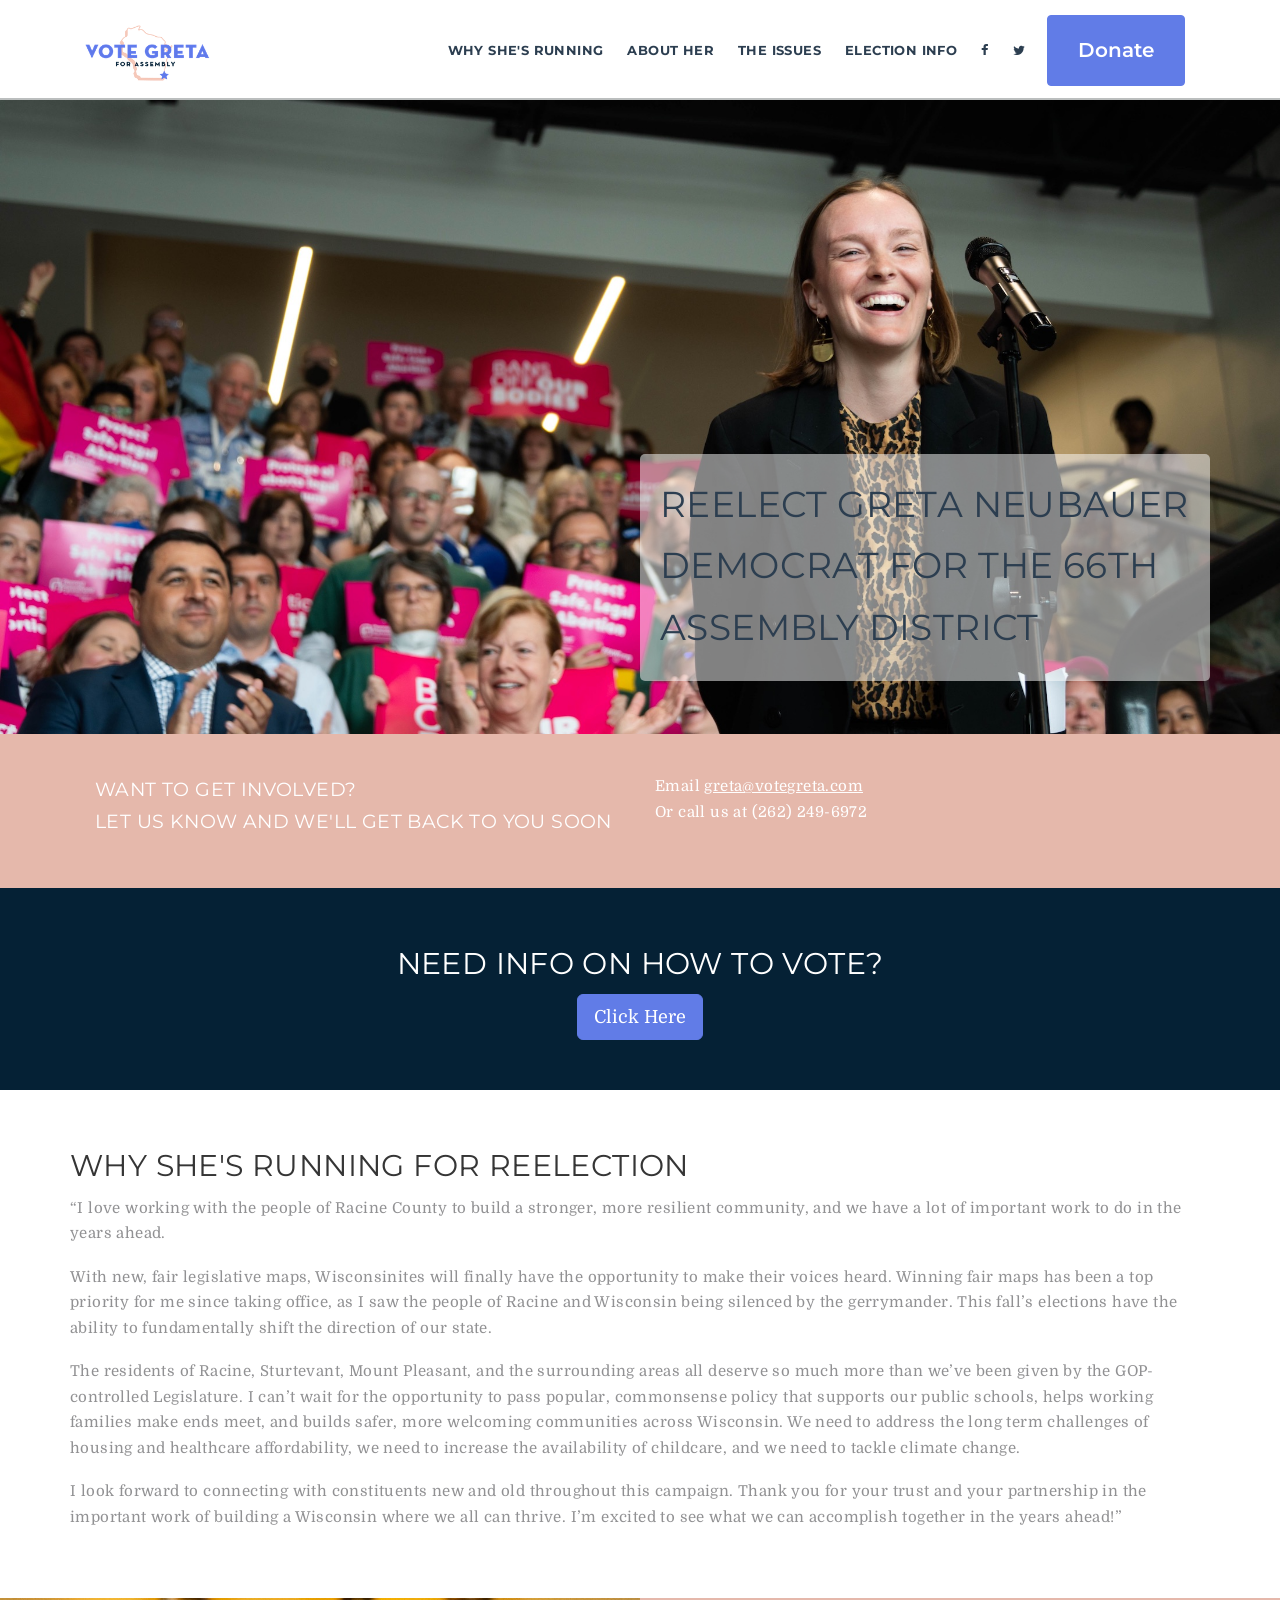
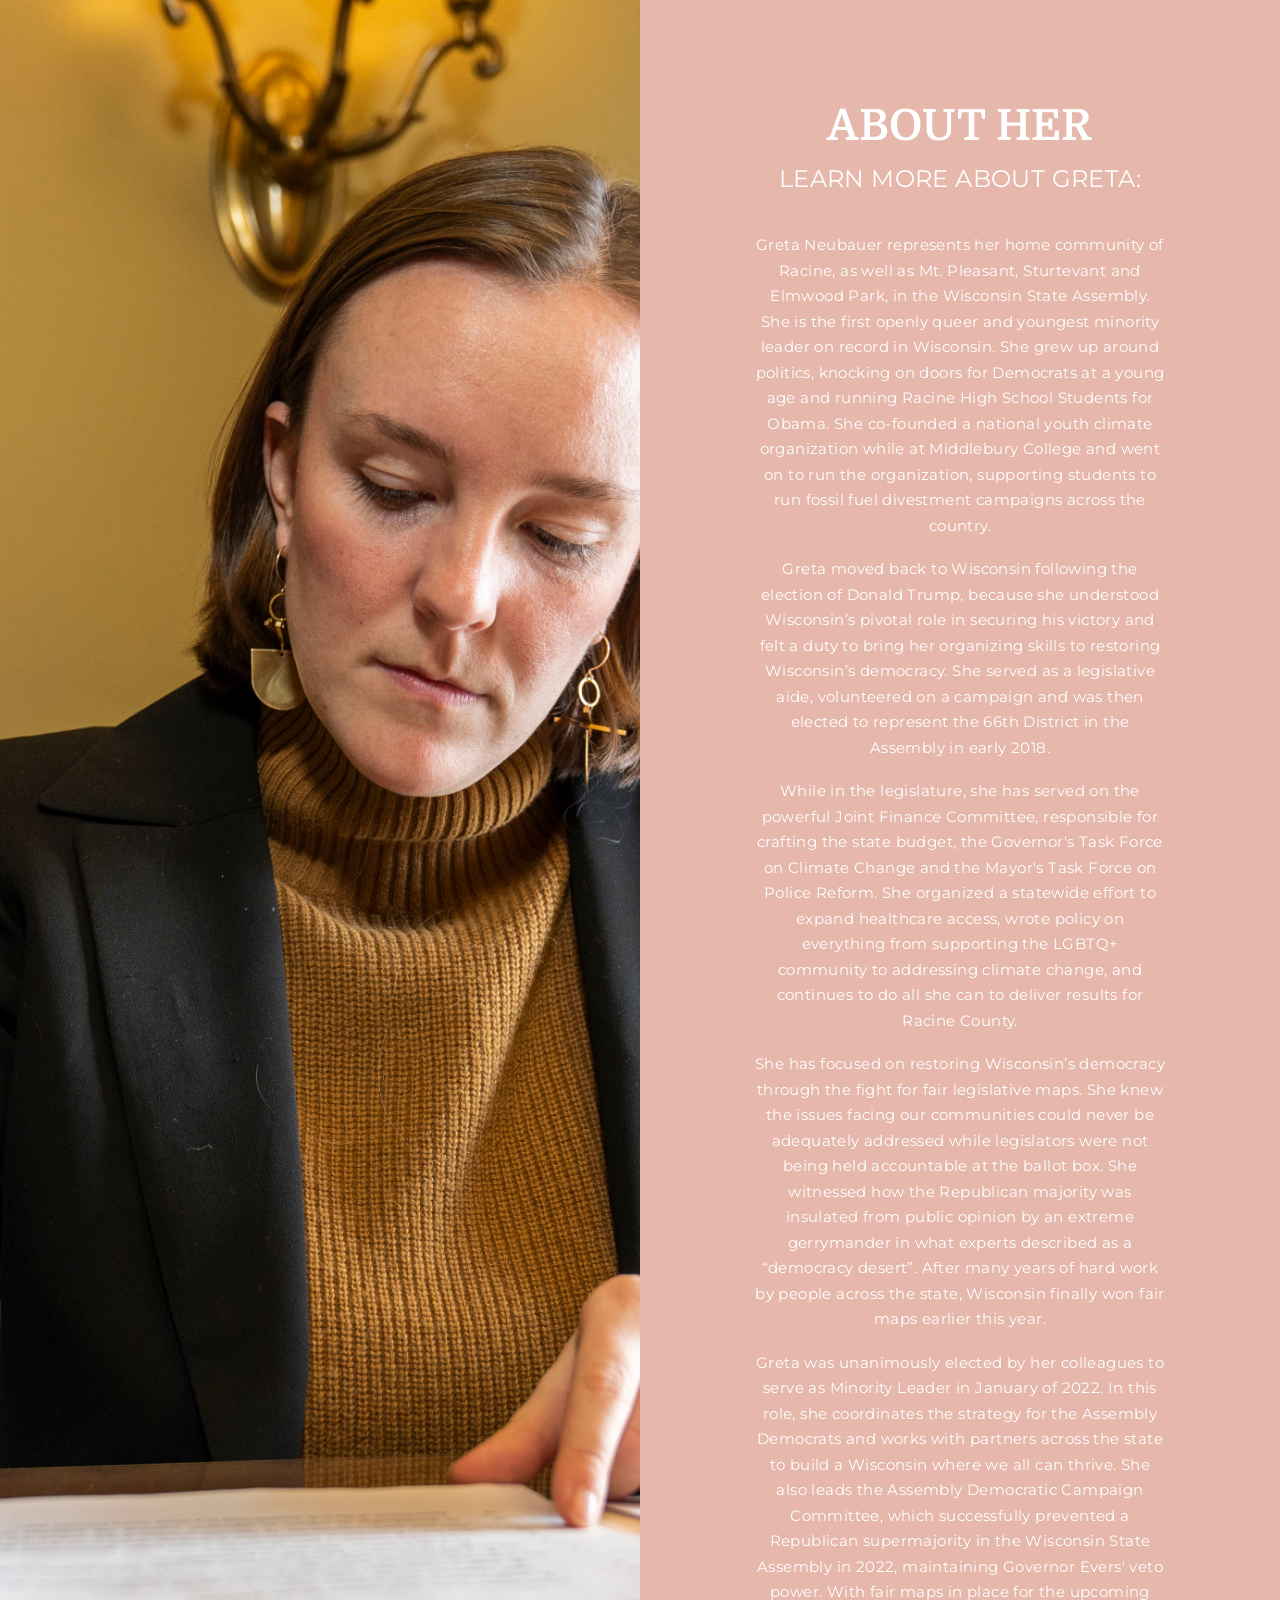
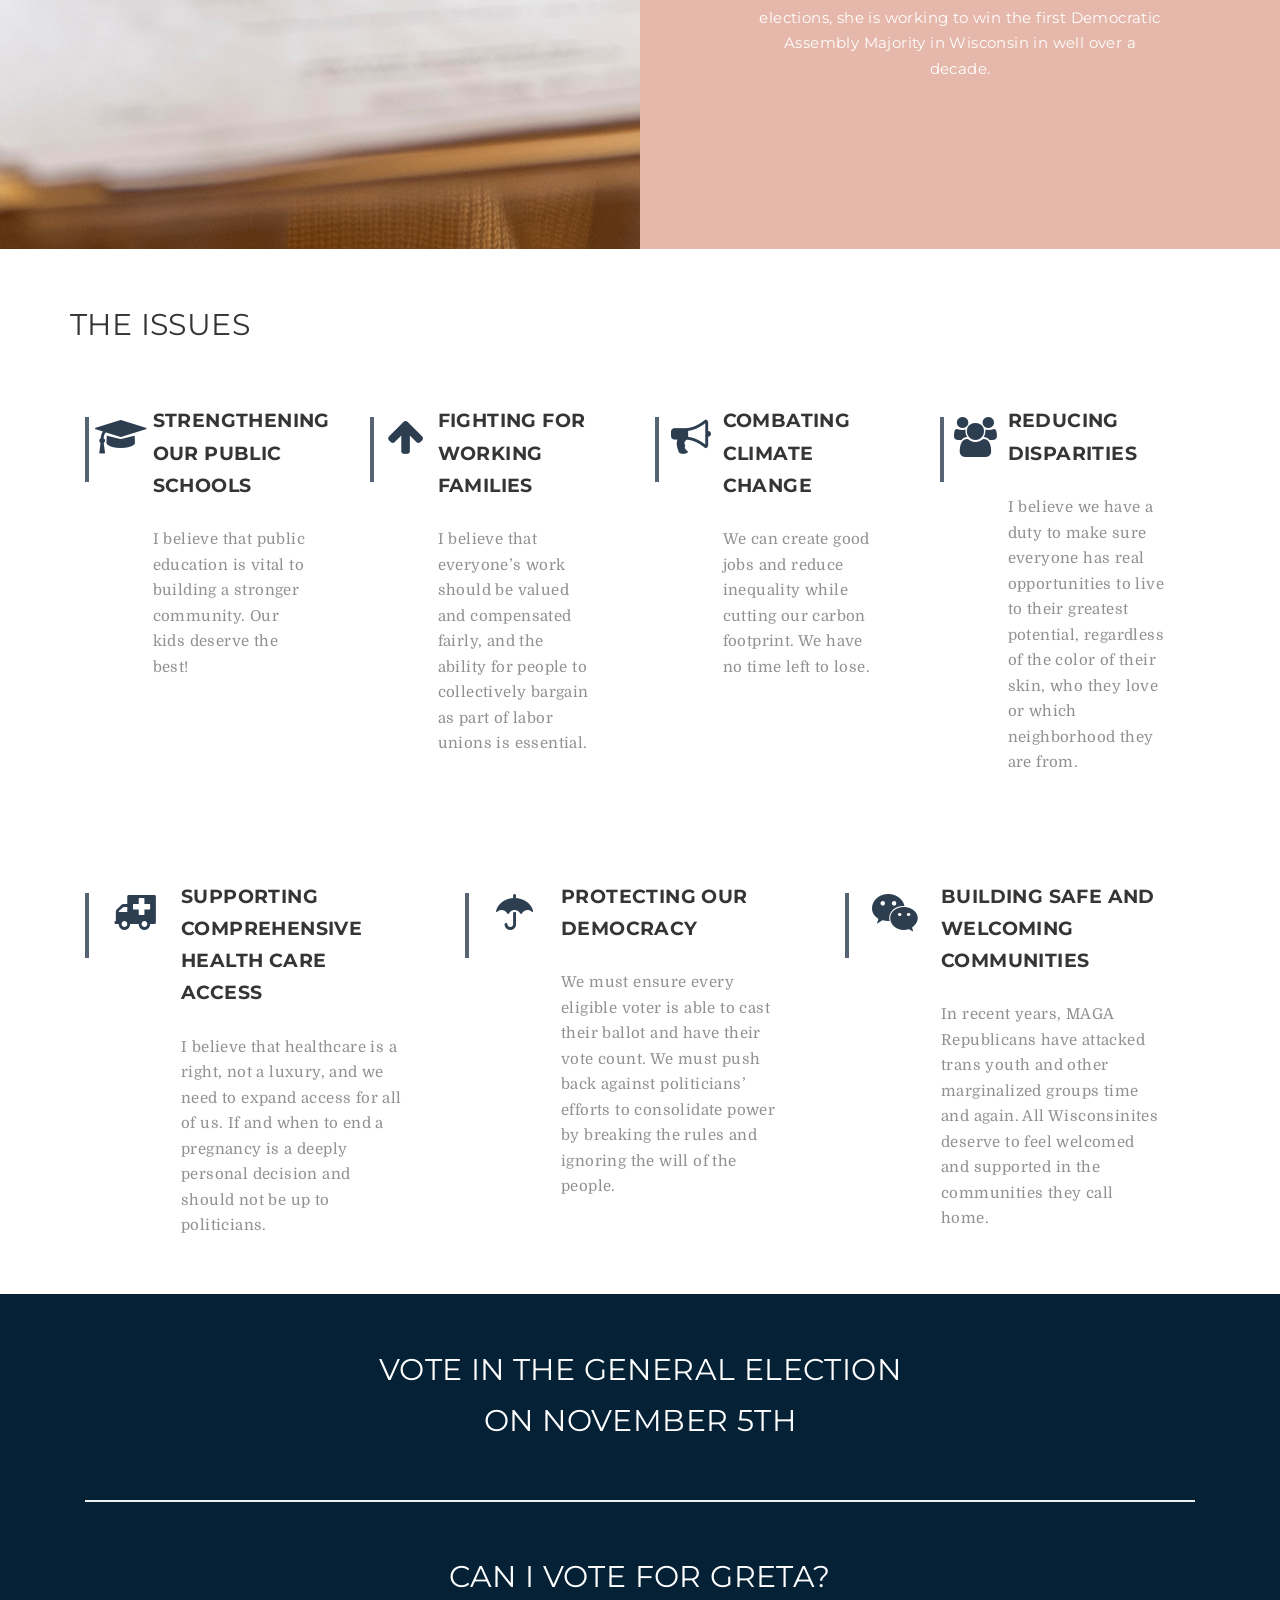
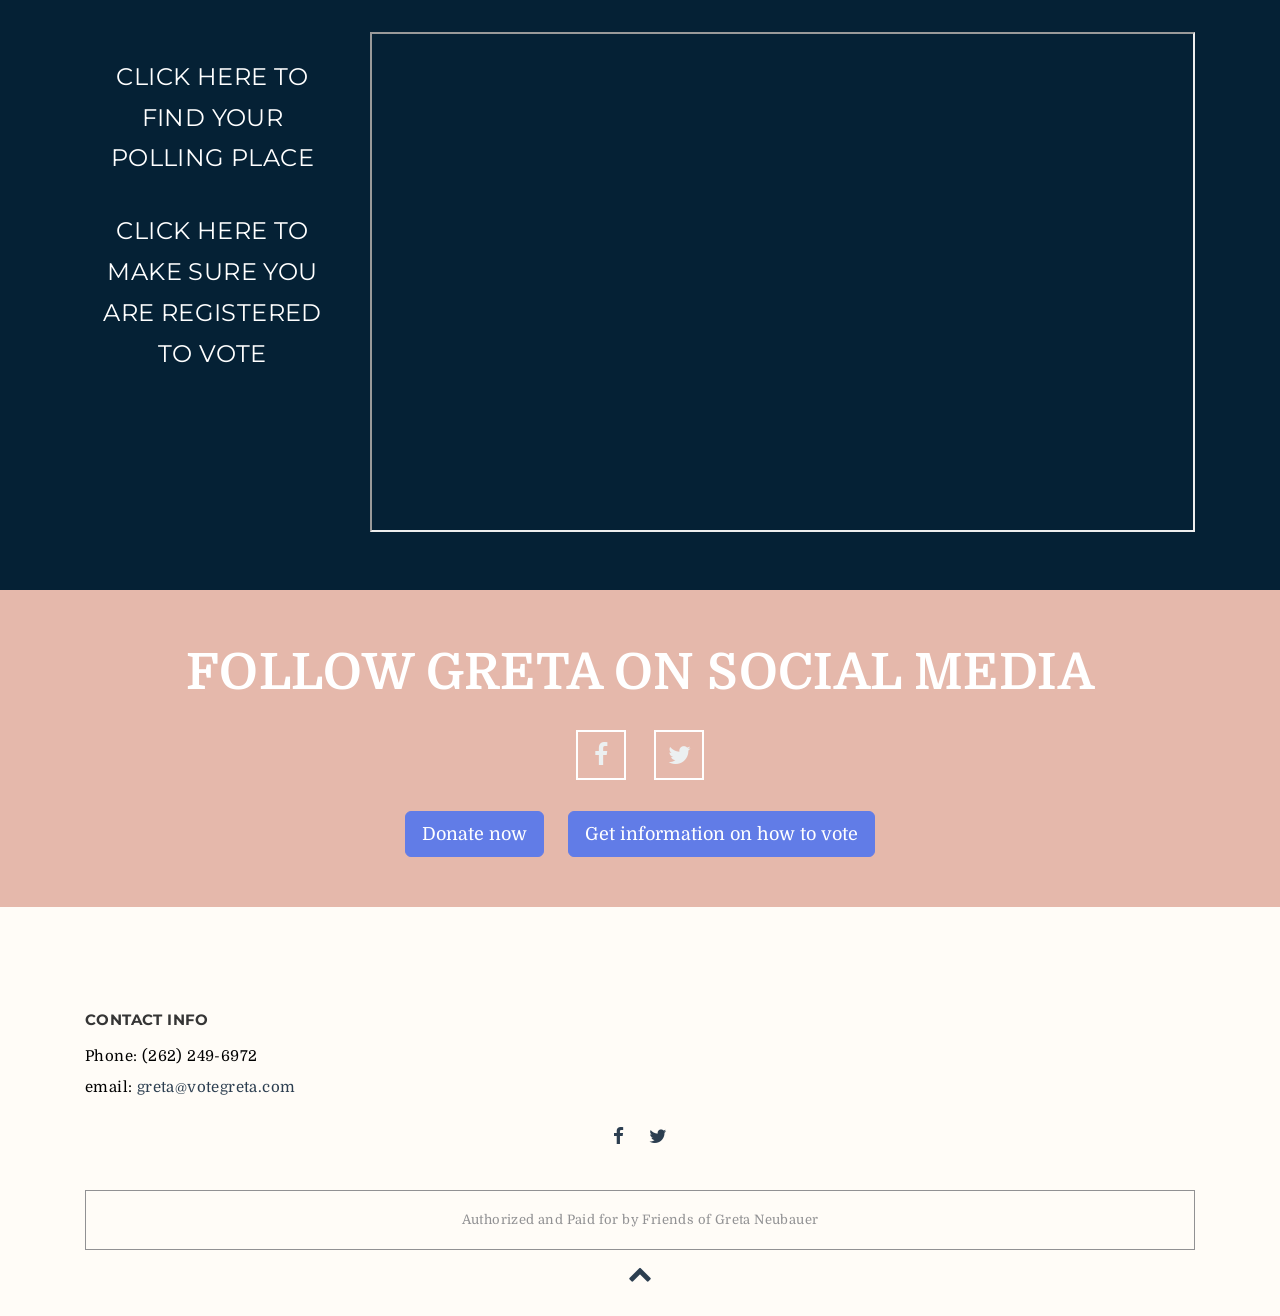
==== commit 718bad74: "Fix typos" ====
--- a/index.html
+++ b/index.html
@@ -258,7 +258,7 @@
               <h4>Strengthening Our Public Schools</h4>
               <p>
                 I believe that public education is vital to building a stronger
-                Racine. Our kids deserve the best!
+                community. Our kids deserve the best!
               </p>
             </div>
           </div>
@@ -331,7 +331,7 @@
             <div class="textwrapper">
               <h4>PROTECTING OUR DEMOCRACY</h4>
               <p>
-                We must ensure every eligible voter is able to cast their ballot and have their vote count. We must push back politicians’ efforts to consolidate power by breaking the rules and ignoring the will of the people
+                We must ensure every eligible voter is able to cast their ballot and have their vote count. We must push back against politicians’ efforts to consolidate power by breaking the rules and ignoring the will of the people.
               </p>
             </div>
           </div>
@@ -393,11 +393,16 @@
             </h3>
           </div>
           <div class="col-md-9">
+            <!-- This iframe really wants to steal focus, the only way to stop it leaves the grey box in the iframe
+              by stopping the normal load in to bypass the focus stealing. 
+            -->
             <iframe
-              id="google_map"
+              id="district_map"
               src="https://maps.legis.wisconsin.gov/?asm=66&single=y"
               width="100%"
               height="500px"
+              style="display:none;" 
+              onload="this.style.display='inline'";
             ></iframe>
           </div>
         </div>
@@ -426,7 +431,7 @@
           class="buttonWrapper"
           href="https://secure.actblue.com/donate/greta"
           target="_blank"
-          ><button type="button" class="btn btn-danger btn-lg my-4">
+          ><button type="button" id="donate_button" class="btn btn-danger btn-lg">
             Donate now
           </button></a
         >
@@ -436,7 +441,7 @@
           href="https://myvote.wi.gov"
           target="_blank"
           ><button type="button" class="btn btn-danger btn-lg">
-            Get more information on how to vote
+            Get information on how to vote
           </button></a
         >
       </div>
--- a/css/style.css
+++ b/css/style.css
@@ -3970,7 +3970,7 @@
 }
 /************ pagination end ************/
 
-/************* Sam's Styles *************/
+/************* Elle's Styles *************/
 
 .navbar-nav > li button {
   padding: 20px 30px;
@@ -4011,6 +4011,12 @@
 
 .socialicons-big ul.socialicons li i:hover {
   border-width: 2px;
+}
+
+@media (max-width: 600px) {
+  #donate_button {
+    margin-bottom: 10px;
+  }
 }
 
 /****** Colors *******/
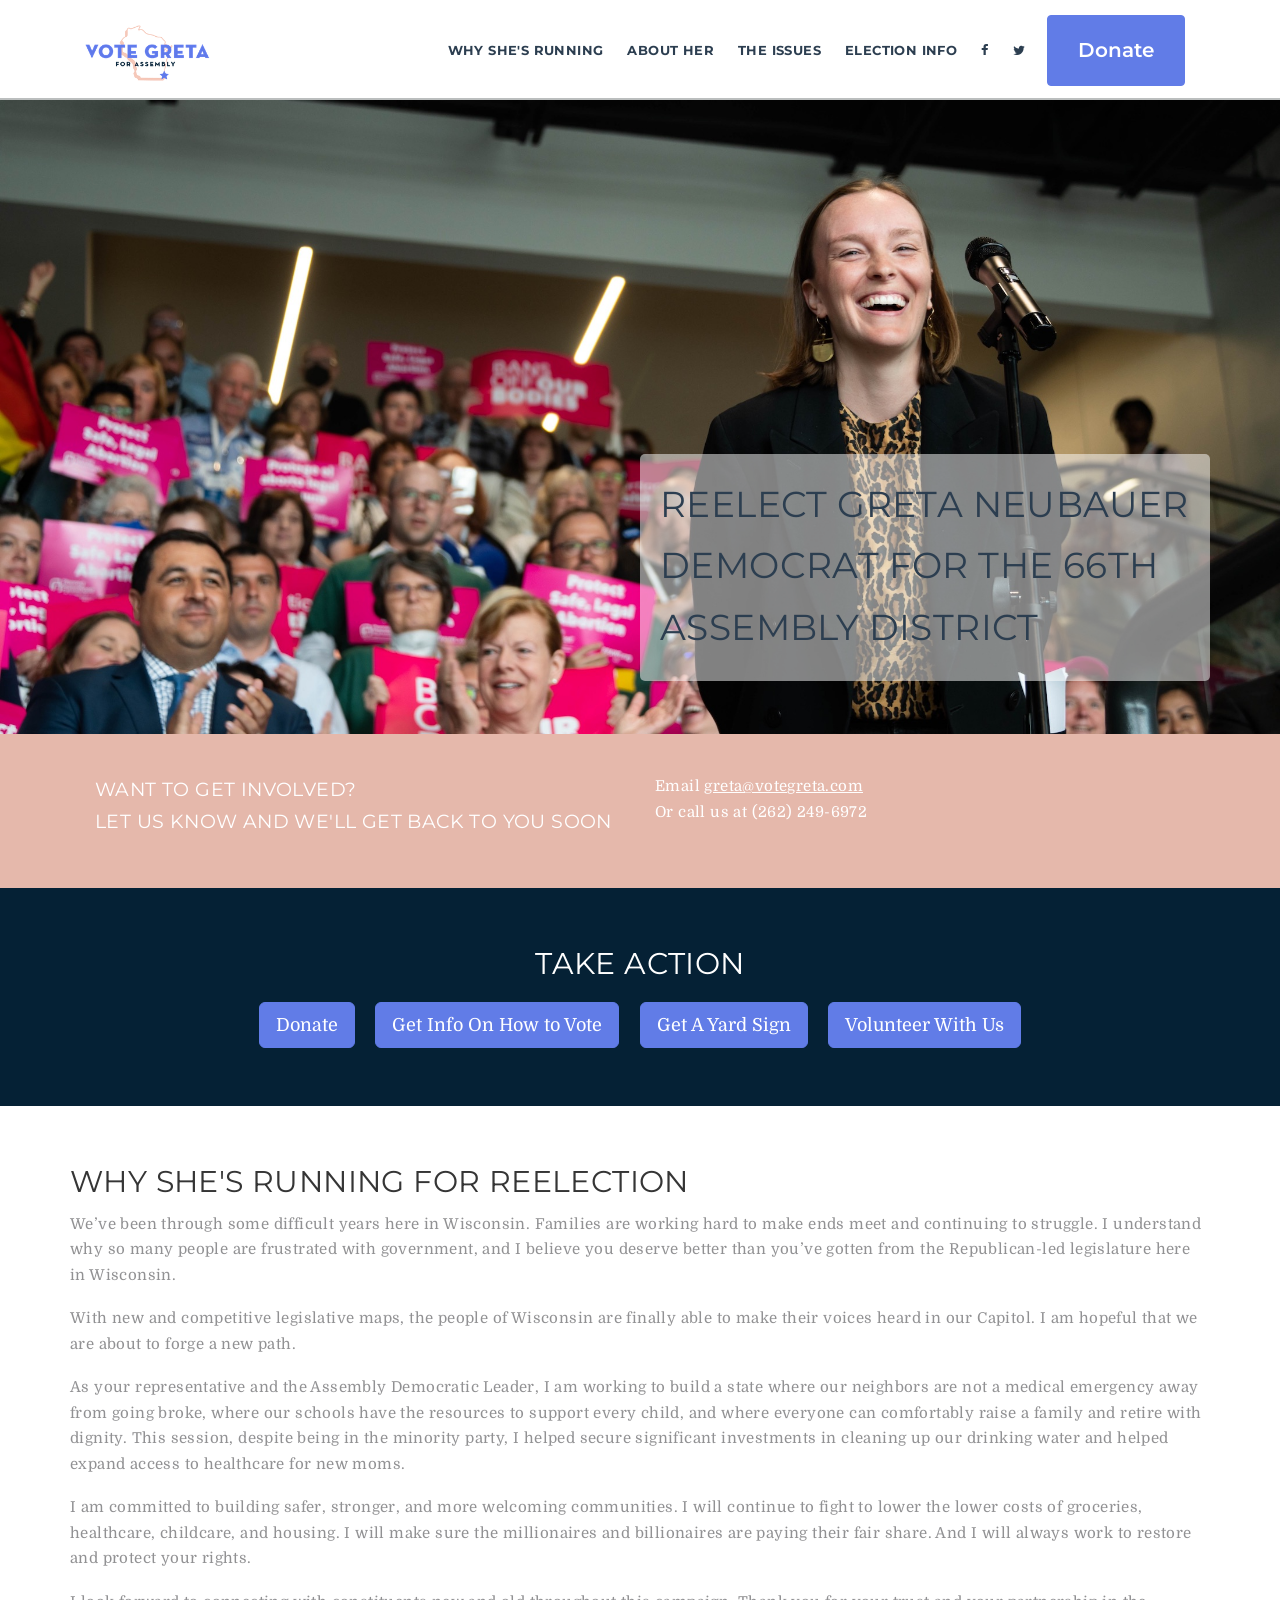
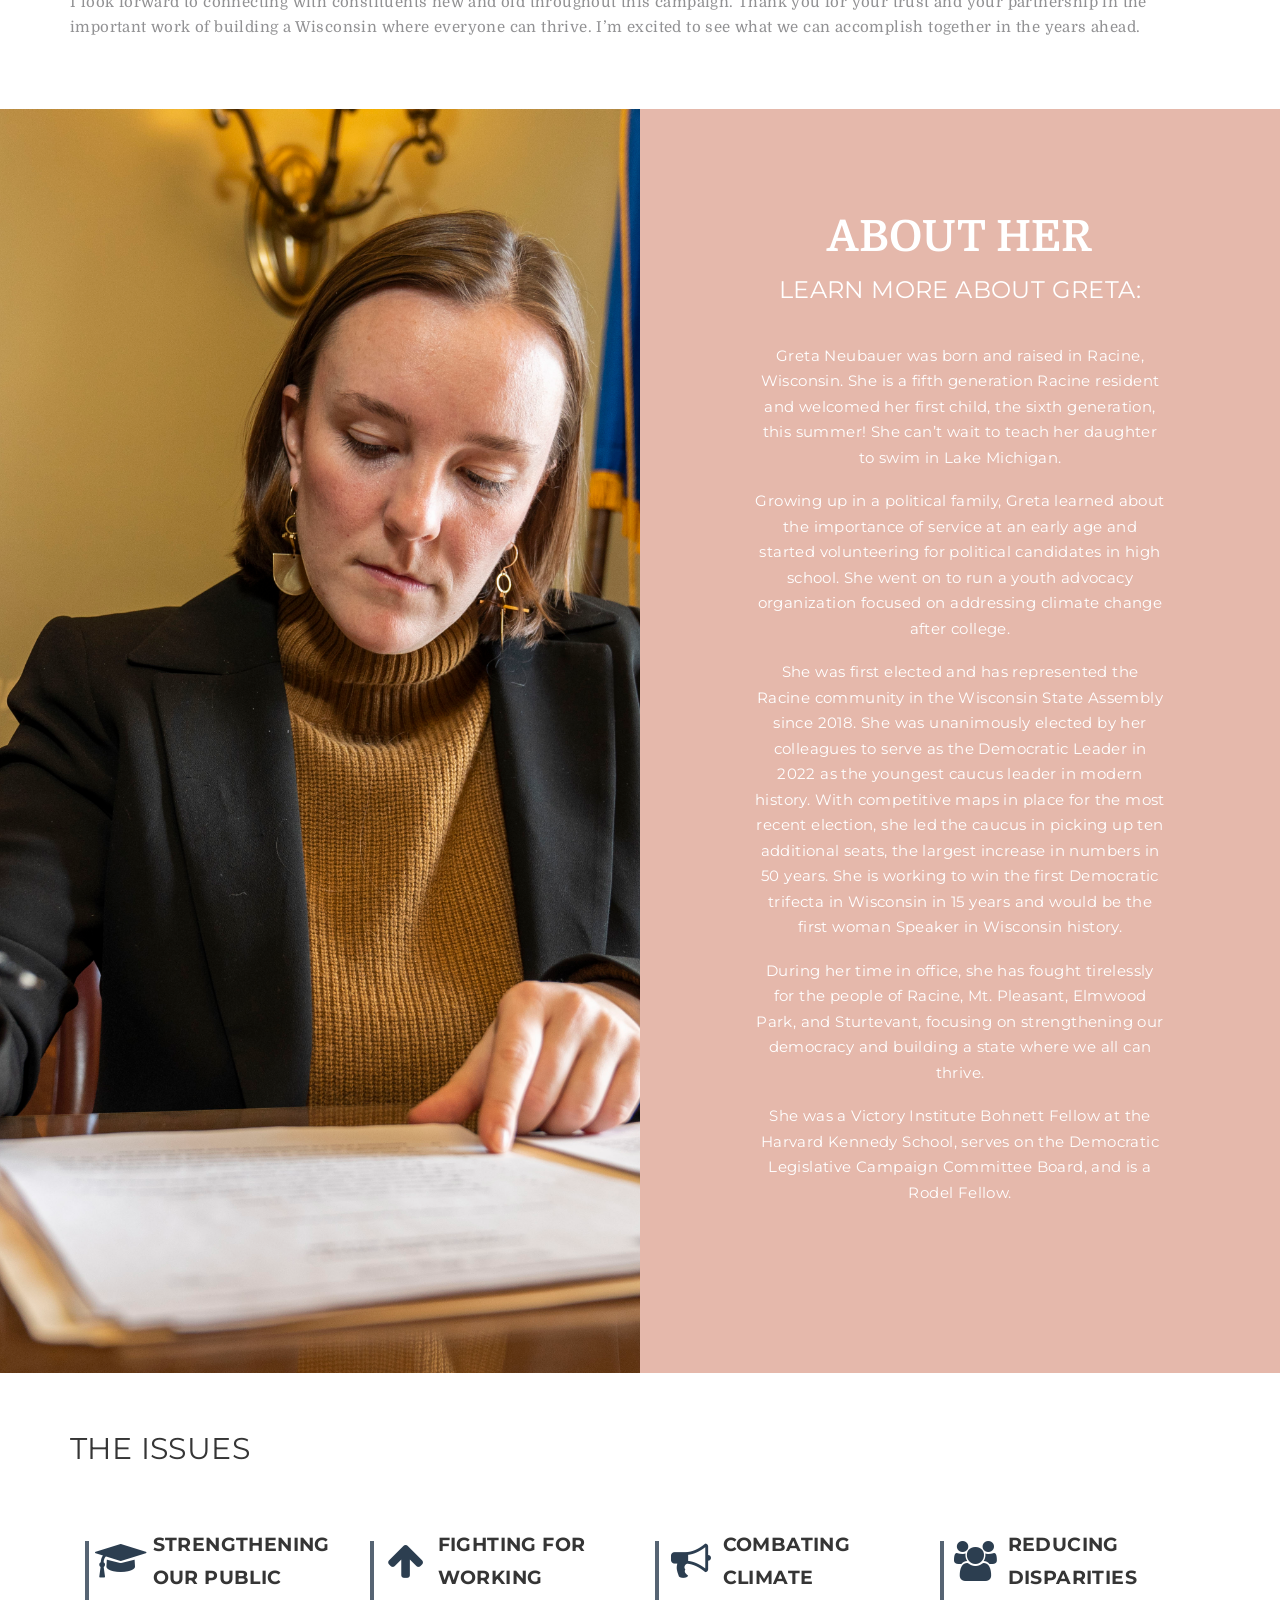
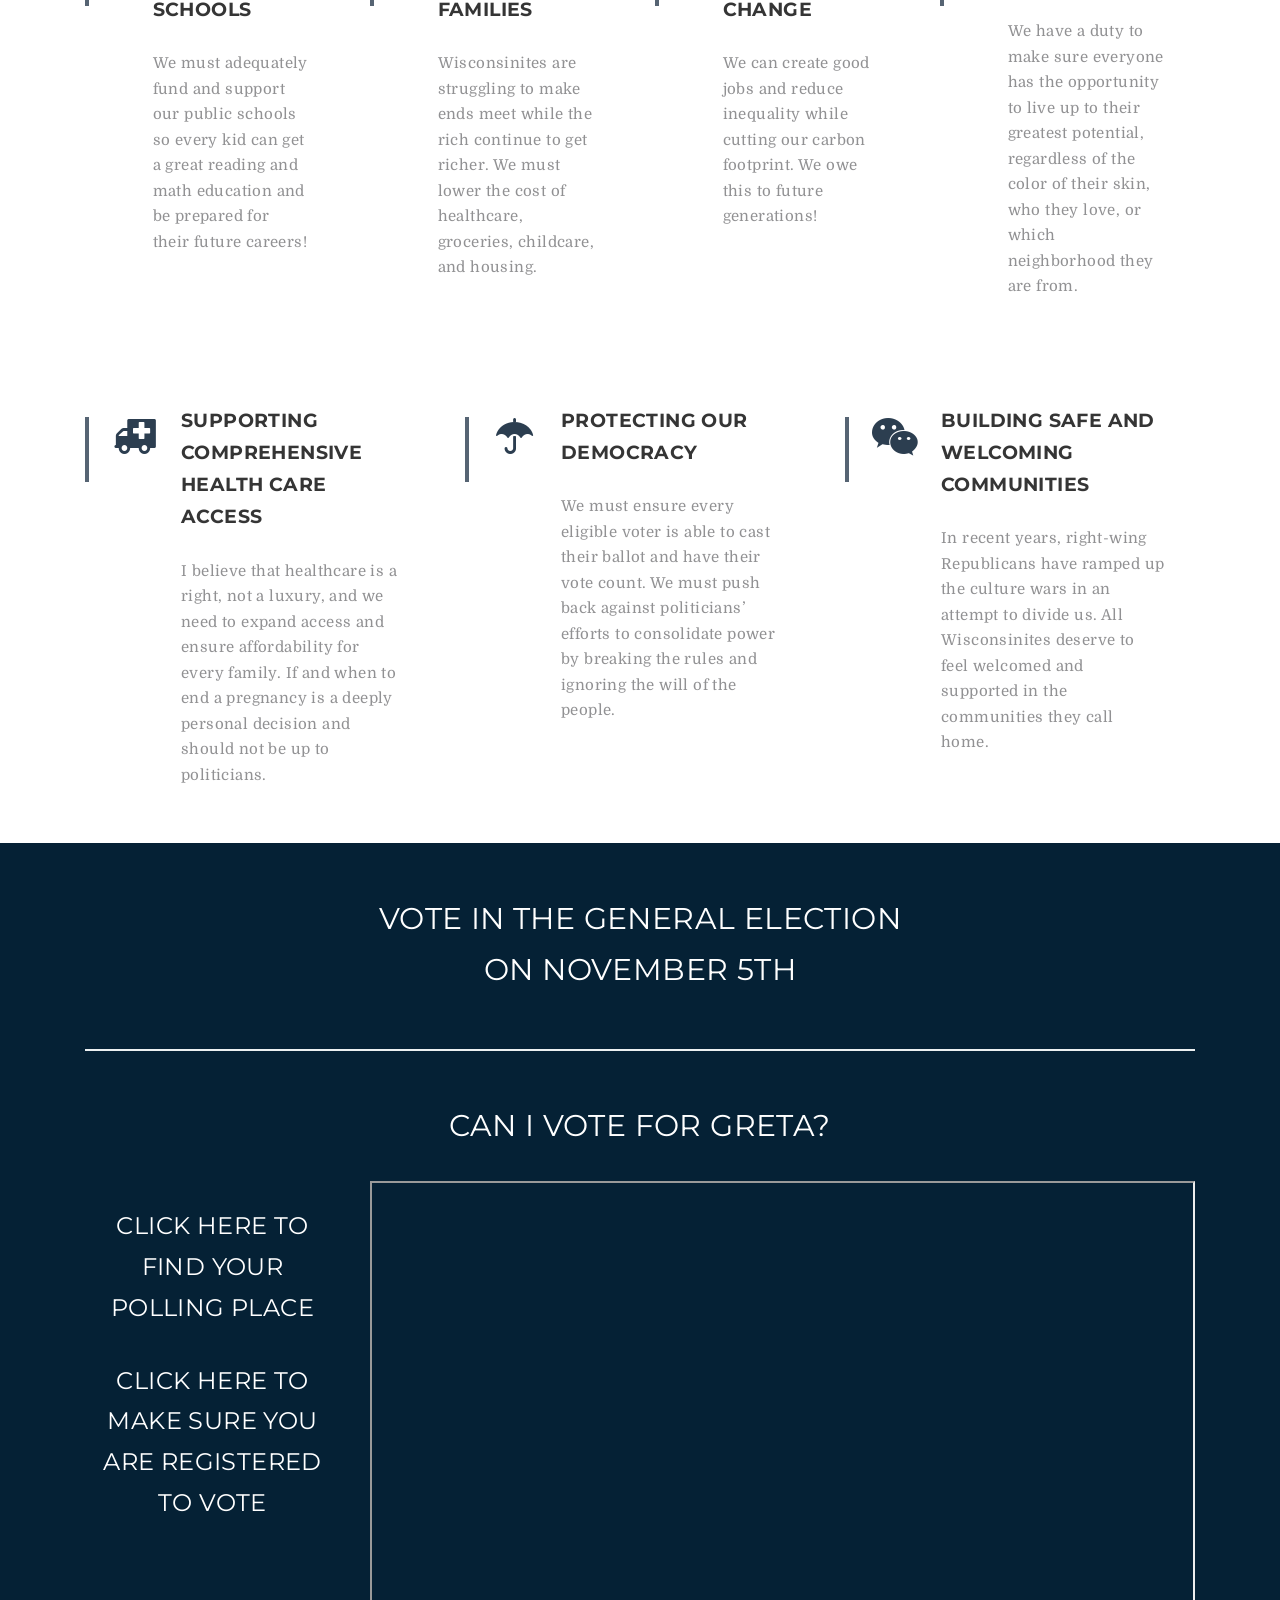
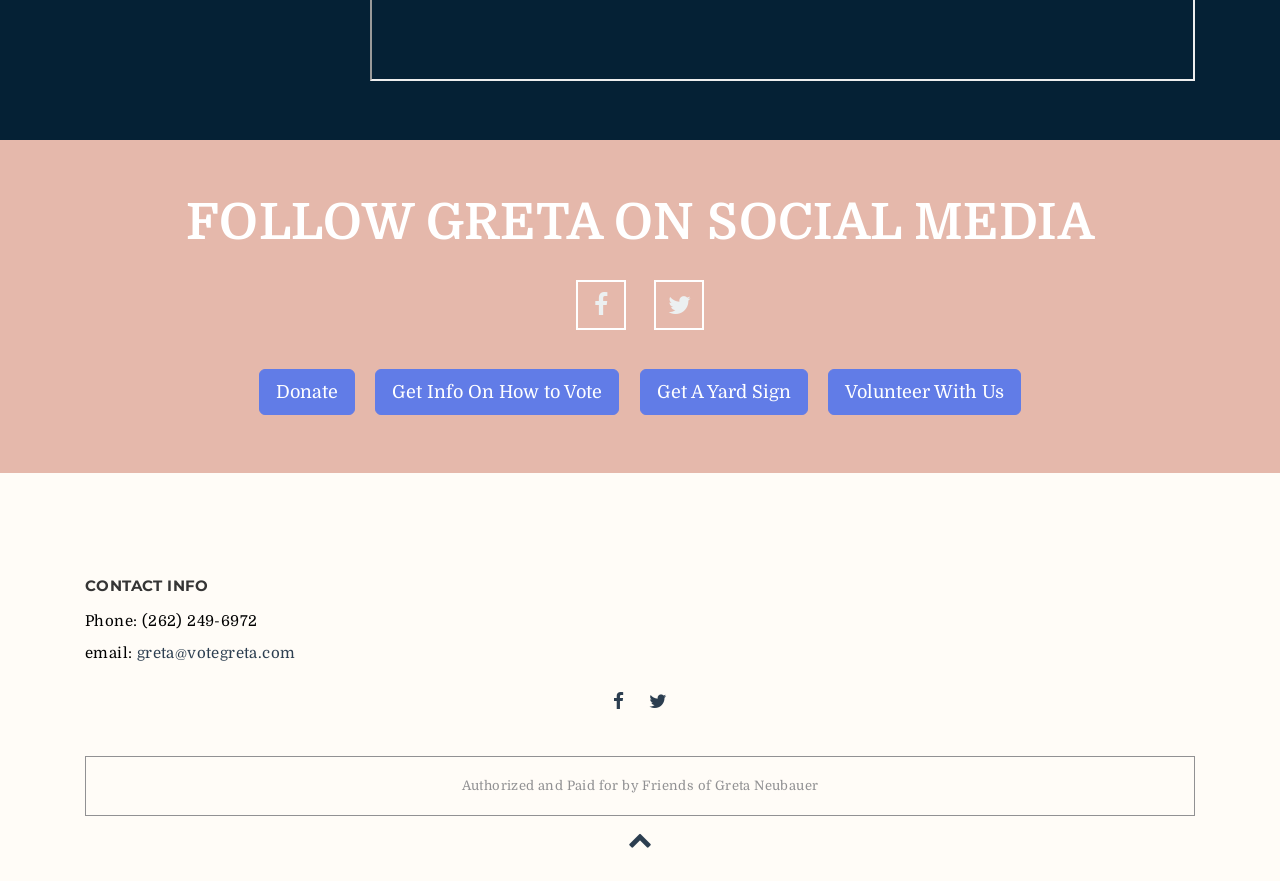
==== commit 4d007368: "2026 updates" ====
--- a/index.html
+++ b/index.html
@@ -176,15 +176,38 @@
     <div class="section4">
       <!--clock-->
       <div class="container text-center">
-        <div class="row">
-          <h2>Need info on how to vote?</h2>
-          <a
-            href="https://myvote.wi.gov"
-            target="_blank"
-            ><button type="button" class="btn btn-danger btn-lg">
-              Click Here
-            </button></a
-          >
+        <div class="row get-involved-section-1">
+          <h2>Take Action</h2>
+          <div class="take-action-buttons">
+            <a
+              href="https://secure.actblue.com/donate/greta"
+              target="_blank"
+              ><button type="button" class="btn btn-danger btn-lg">
+                Donate
+              </button></a
+            >
+            <a
+              href="https://myvote.wi.gov"
+              target="_blank"
+              ><button type="button" class="btn btn-danger btn-lg">
+                Get Info On How to Vote
+              </button></a
+            >
+            <a
+              href="https://forms.gle/PxS6xocTUDER92zY7"
+              target="_blank"
+              ><button type="button" class="btn btn-danger btn-lg">
+                Get A Yard Sign
+              </button></a
+            >
+            <a
+              href="https://forms.gle/6gpwpUMJ2ZgN2mEAA"
+              target="_blank"
+              ><button type="button" class="btn btn-danger btn-lg">
+                Volunteer With Us
+              </button></a
+            >
+          </div>
         </div>
       </div>
     </div>
@@ -196,16 +219,19 @@
         <div class="col">
           <h2>Why She's Running For Reelection</h2>
           <p>
-            “I love working with the people of Racine County to build a stronger, more resilient community, and we have a lot of important work to do in the years ahead.
+            We’ve been through some difficult years here in Wisconsin. Families are working hard to make ends meet and continuing to struggle. I understand why so many people are frustrated with government, and I believe you deserve better than you’ve gotten from the Republican-led legislature here in Wisconsin. 
           </p>
           <p>
-            With new, fair legislative maps, Wisconsinites will finally have the opportunity to make their voices heard. Winning fair maps has been a top priority for me since taking office, as I saw the people of Racine and Wisconsin being silenced by the gerrymander. This fall’s elections have the ability to fundamentally shift the direction of our state. 
+            With new and competitive legislative maps, the people of Wisconsin are finally able to make their voices heard in our Capitol. I am hopeful that we are about to forge a new path. 
           </p>
           <p>
-            The residents of Racine, Sturtevant, Mount Pleasant, and the surrounding areas all deserve so much more than we’ve been given by the GOP-controlled Legislature. I can’t wait for the opportunity to pass popular, commonsense policy that supports our public schools, helps working families make ends meet, and builds safer, more welcoming communities across Wisconsin. We need to address the long term challenges of housing and healthcare affordability, we need to increase the availability of childcare, and we need to tackle climate change.             
+            As your representative and the Assembly Democratic Leader, I am working to build a state where our neighbors are not a medical emergency away from going broke, where our schools have the resources to support every child, and where everyone can comfortably raise a family and retire with dignity. This session, despite being in the minority party, I helped secure significant investments in cleaning up our drinking water and helped expand access to healthcare for new moms.
           </p>
           <p>
-            I look forward to connecting with constituents new and old throughout this campaign. Thank you for your trust and your partnership in the important work of building a Wisconsin where we all can thrive. I’m excited to see what we can accomplish together in the years ahead!”
+            I am committed to building safer, stronger, and more welcoming communities. I will continue to fight to lower the lower costs of groceries, healthcare, childcare, and housing. I will make sure the millionaires and billionaires are paying their fair share. And I will always work to restore and protect your rights. 
+          </p>
+          <p>
+            I look forward to connecting with constituents new and old throughout this campaign. Thank you for your trust and your partnership in the important work of building a Wisconsin where everyone can thrive. I’m excited to see what we can accomplish together in the years ahead.
           </p>
         </div>
       </div>
@@ -224,19 +250,19 @@
             <h3>Learn more about Greta:</h3>
             <br />
             <p>
-              Greta Neubauer represents her home community of Racine, as well as Mt. Pleasant, Sturtevant and Elmwood Park, in the Wisconsin State Assembly. She is the first openly queer and youngest minority leader on record in Wisconsin. She grew up around politics, knocking on doors for Democrats at a young age and running Racine High School Students for Obama. She co-founded a national youth climate organization while at Middlebury College and went on to run the organization, supporting students to run fossil fuel divestment campaigns across the country.
+              Greta Neubauer was born and raised in Racine, Wisconsin. She is a fifth generation Racine resident and welcomed her first child, the sixth generation, this summer! She can’t wait to teach her daughter to swim in Lake Michigan. 
             </p>
             <p>
-              Greta moved back to Wisconsin following the election of Donald Trump, because she understood Wisconsin’s pivotal role in securing his victory and felt a duty to bring her organizing skills to restoring Wisconsin’s democracy. She served as a legislative aide, volunteered on a campaign and was then elected to represent the 66th District in the Assembly in early 2018.
+              Growing up in a political family, Greta learned about the importance of service at an early age and started volunteering for political candidates in high school. She went on to run a youth advocacy organization focused on addressing climate change after college.
             </p>
             <p>
-              While in the legislature, she has served on the powerful Joint Finance Committee, responsible for crafting the state budget, the Governor's Task Force on Climate Change and the Mayor's Task Force on Police Reform. She organized a statewide effort to expand healthcare access, wrote policy on everything from supporting the LGBTQ+ community to addressing climate change, and continues to do all she can to deliver results for Racine County. 
+              She was first elected and has represented the Racine community in the Wisconsin State Assembly since 2018. She was unanimously elected by her colleagues to serve as the Democratic Leader in 2022 as the youngest caucus leader in modern history. With competitive maps in place for the most recent election, she led the caucus in picking up ten additional seats, the largest increase in numbers in 50 years. She is working to win the first Democratic trifecta in Wisconsin in 15 years and would be the first woman Speaker in Wisconsin history. 
             </p>
             <p>
-              She has focused on restoring Wisconsin’s democracy through the fight for fair legislative maps. She knew the issues facing our communities could never be adequately addressed while legislators were not being held accountable at the ballot box. She witnessed how the Republican majority was insulated from public opinion by an extreme gerrymander in what experts described as a “democracy desert”. After many years of hard work by people across the state, Wisconsin finally won fair maps earlier this year.
+              During her time in office, she has fought tirelessly for the people of Racine, Mt. Pleasant, Elmwood Park, and Sturtevant, focusing on strengthening our democracy and building a state where we all can thrive.
             </p>
             <p>
-              Greta was unanimously elected by her colleagues to serve as Minority Leader in January of 2022. In this role, she coordinates the strategy for the Assembly Democrats and works with partners across the state to build a Wisconsin where we all can thrive. She also leads the Assembly Democratic Campaign Committee, which successfully prevented a Republican supermajority in the Wisconsin State Assembly in 2022, maintaining Governor Evers' veto power. With fair maps in place for the upcoming elections, she is working to win the first Democratic Assembly Majority in Wisconsin in well over a decade.
+              She was a Victory Institute Bohnett Fellow at the Harvard Kennedy School, serves on the Democratic Legislative Campaign Committee Board, and is a Rodel Fellow.
             </p>
           </div>
         </div>
@@ -257,8 +283,7 @@
             <div class="textwrapper">
               <h4>Strengthening Our Public Schools</h4>
               <p>
-                I believe that public education is vital to building a stronger
-                community. Our kids deserve the best!
+                We must adequately fund and support our public schools so every kid can get a great reading and math education and be prepared for their future careers!
               </p>
             </div>
           </div>
@@ -271,9 +296,7 @@
             <div class="textwrapper">
               <h4>Fighting for Working Families</h4>
               <p>
-                I believe that everyone’s work should be valued and compensated
-                fairly, and the ability for people to collectively bargain as
-                part of labor unions is essential.
+                Wisconsinites are struggling to make ends meet while the rich continue to get richer. We must lower the cost of healthcare, groceries, childcare, and housing.
               </p>
             </div>
           </div>
@@ -286,8 +309,7 @@
             <div class="textwrapper">
               <h4>COMBATING CLIMATE CHANGE</h4>
               <p>
-                We can create good jobs and reduce inequality while cutting our
-                carbon footprint. We have no time left to lose.
+                We can create good jobs and reduce inequality while cutting our carbon footprint. We owe this to future generations!
               </p>
             </div>
           </div>
@@ -300,10 +322,7 @@
             <div class="textwrapper">
               <h4>REDUCING DISPARITIES</h4>
               <p>
-                I believe we have a duty to make sure everyone has real
-                opportunities to live to their greatest potential, regardless of
-                the color of their skin, who they love or which neighborhood
-                they are from.
+                We have a duty to make sure everyone has the opportunity to live up to their greatest potential, regardless of the color of their skin, who they love, or which neighborhood they are from.
               </p>
             </div>
           </div>
@@ -318,7 +337,7 @@
             <div class="textwrapper">
               <h4>SUPPORTING COMPREHENSIVE HEALTH CARE ACCESS</h4>
               <p>
-                I believe that healthcare is a right, not a luxury, and we need to expand access for all of us. If and when to end a pregnancy is a deeply personal decision and should not be up to politicians.
+                I believe that healthcare is a right, not a luxury, and we need to expand access and ensure affordability for every family. If and when to end a pregnancy is a deeply personal decision and should not be up to politicians.
               </p>
             </div>
           </div>
@@ -344,7 +363,7 @@
             <div class="textwrapper">
               <h4>BUILDING SAFE AND WELCOMING COMMUNITIES</h4>
               <p>
-                In recent years, MAGA Republicans have attacked trans youth and other marginalized groups time and again. All Wisconsinites deserve to feel welcomed and supported in the communities they call home.
+                In recent years, right-wing Republicans have ramped up the culture wars in an attempt to divide us. All Wisconsinites deserve to feel welcomed and supported in the communities they call home.
               </p>
             </div>
           </div>
@@ -427,23 +446,36 @@
             ></a>
           </li>
         </ul>
-        <a
-          class="buttonWrapper"
-          href="https://secure.actblue.com/donate/greta"
-          target="_blank"
-          ><button type="button" id="donate_button" class="btn btn-danger btn-lg">
-            Donate now
-          </button></a
-        >
-
-        <a
-          class="buttonWrapper"
-          href="https://myvote.wi.gov"
-          target="_blank"
-          ><button type="button" class="btn btn-danger btn-lg">
-            Get information on how to vote
-          </button></a
-        >
+        <div class="take-action-buttons">
+          <a
+              href="https://secure.actblue.com/donate/greta"
+              target="_blank"
+              ><button type="button" class="btn btn-danger btn-lg">
+                Donate
+              </button></a
+            >
+          <a
+            href="https://myvote.wi.gov"
+            target="_blank"
+            ><button type="button" class="btn btn-danger btn-lg">
+              Get Info On How to Vote
+            </button></a
+          >
+          <a
+            href="https://forms.gle/PxS6xocTUDER92zY7"
+            target="_blank"
+            ><button type="button" class="btn btn-danger btn-lg">
+              Get A Yard Sign
+            </button></a
+          >
+          <a
+            href="https://forms.gle/6gpwpUMJ2ZgN2mEAA"
+            target="_blank"
+            ><button type="button" class="btn btn-danger btn-lg">
+              Volunteer With Us
+            </button></a
+          >
+        </div>
       </div>
     </section>
     <!-- /footer is below this -->
--- a/css/style.css
+++ b/css/style.css
@@ -3989,6 +3989,10 @@
   border-radius: 5px;
 }
 
+.take-action-buttons button {
+  margin: 8px
+}
+
 .get-involved-section .row {
   margin: 40px 80px;
 }
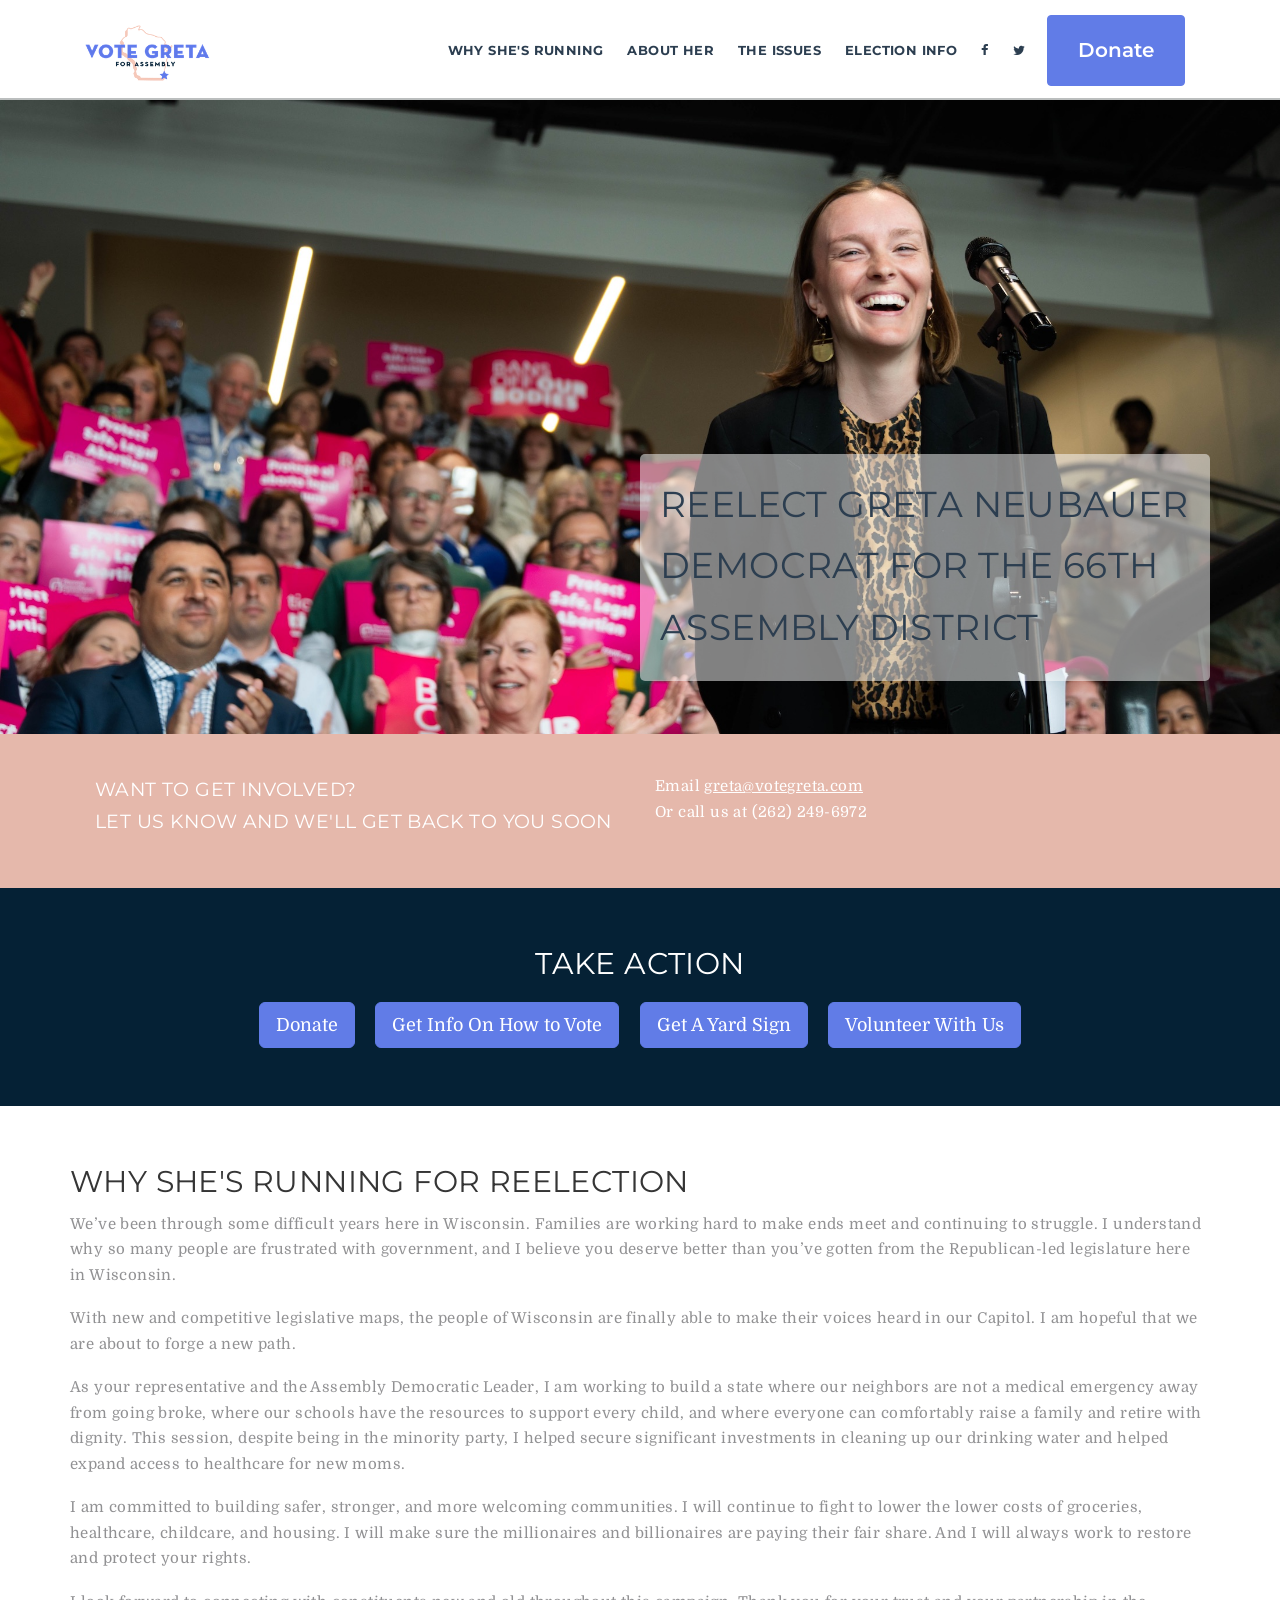
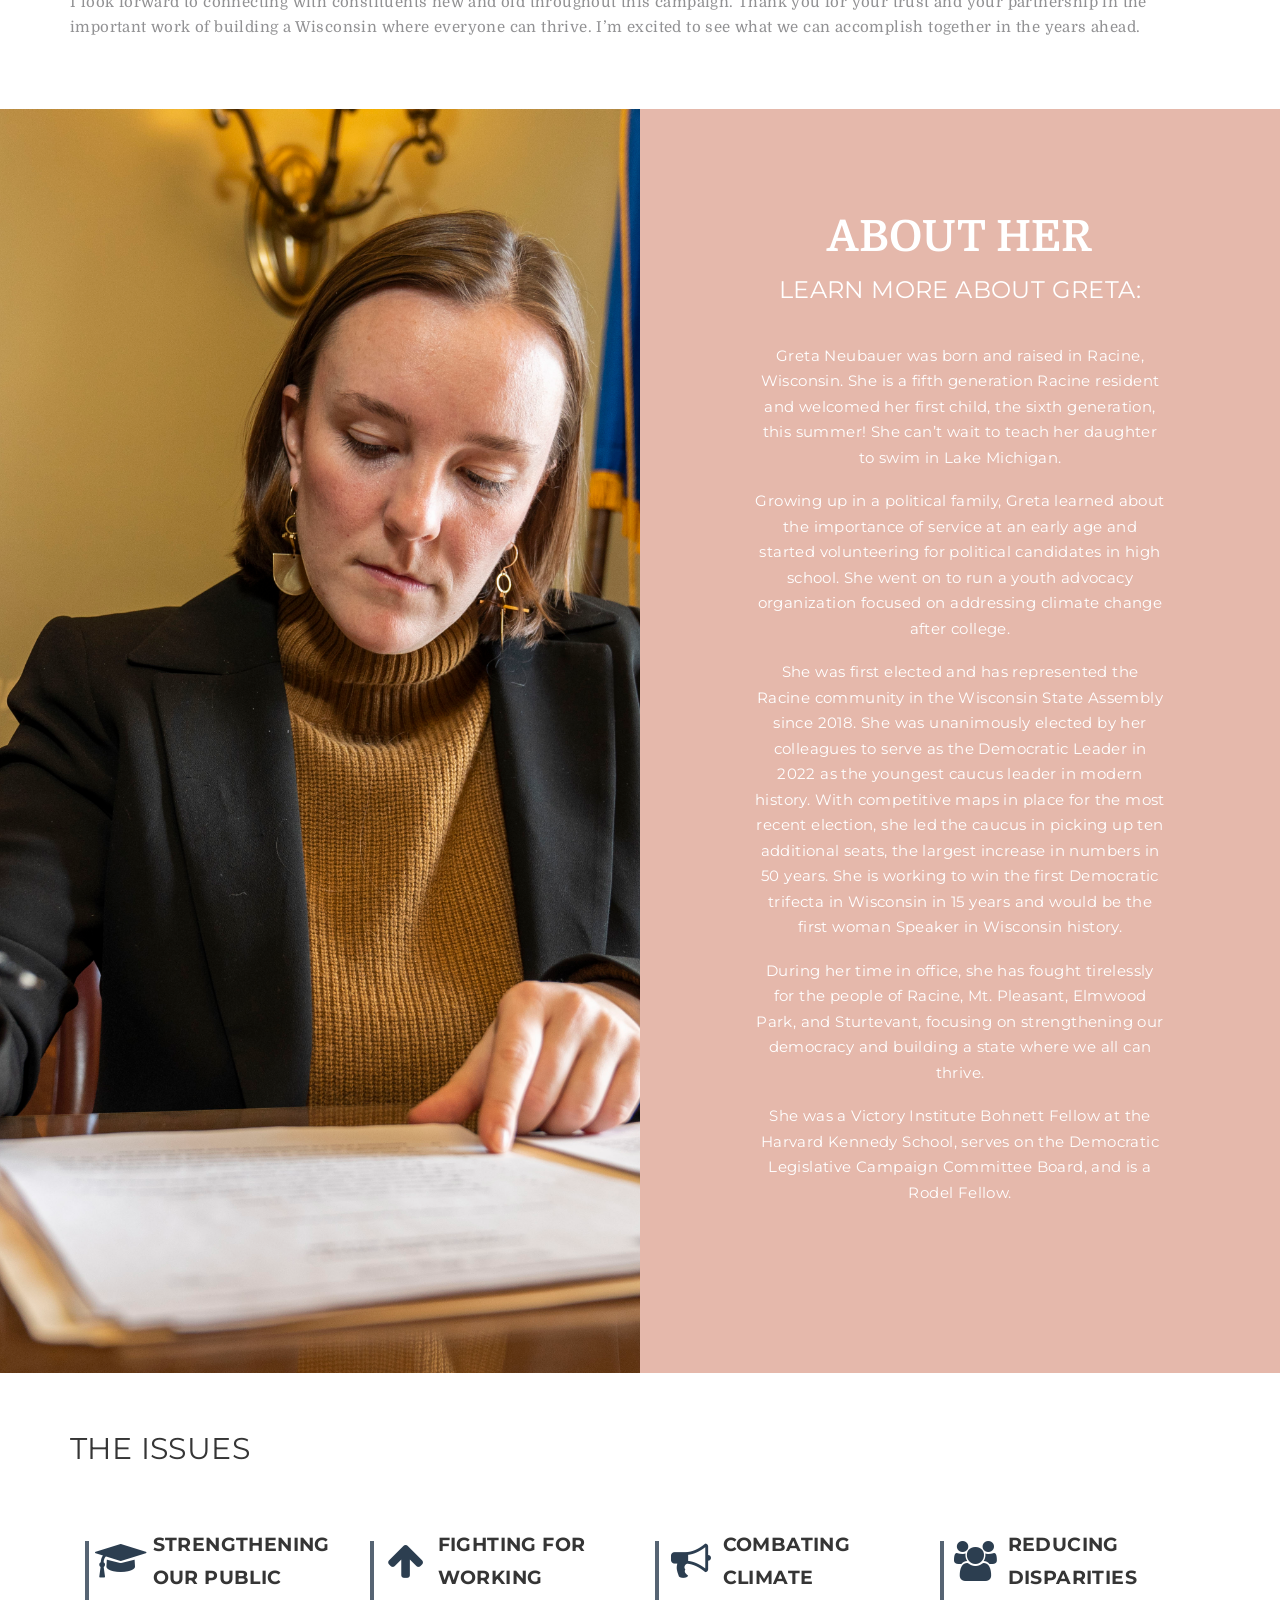
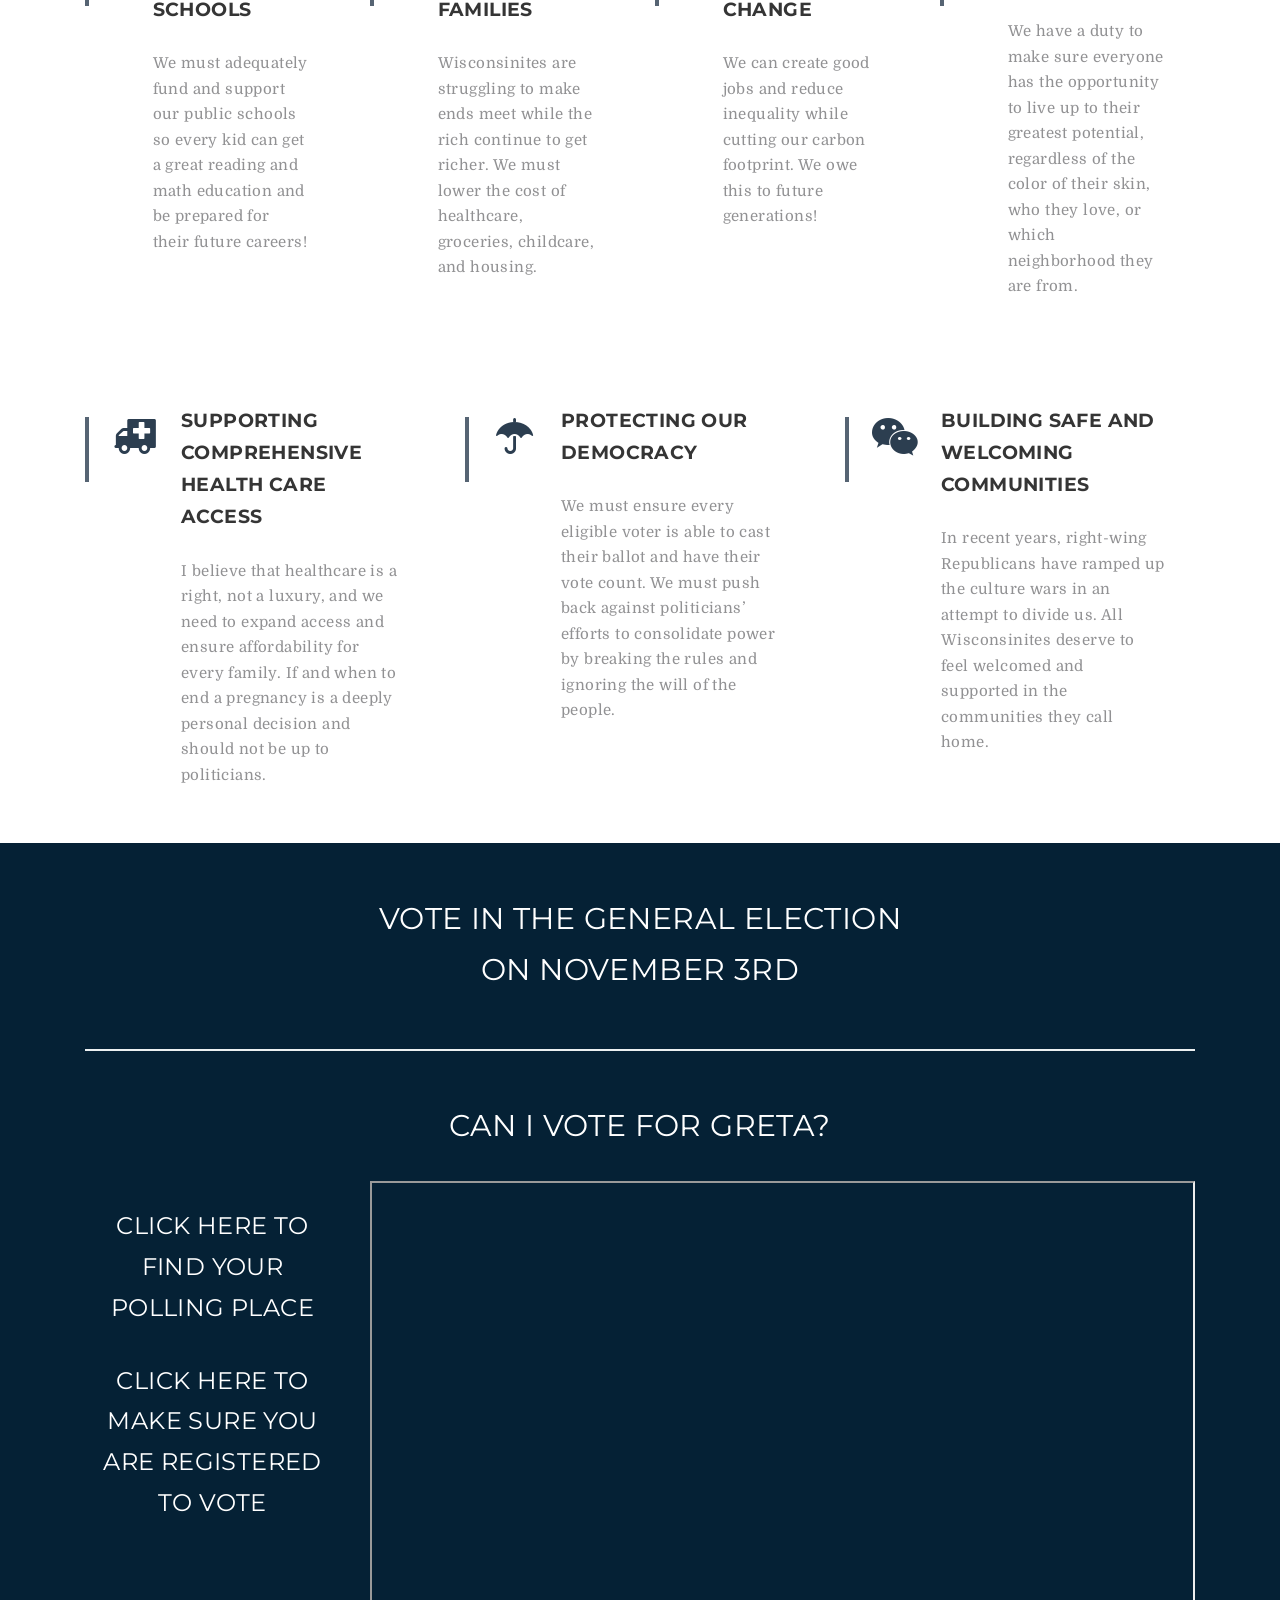
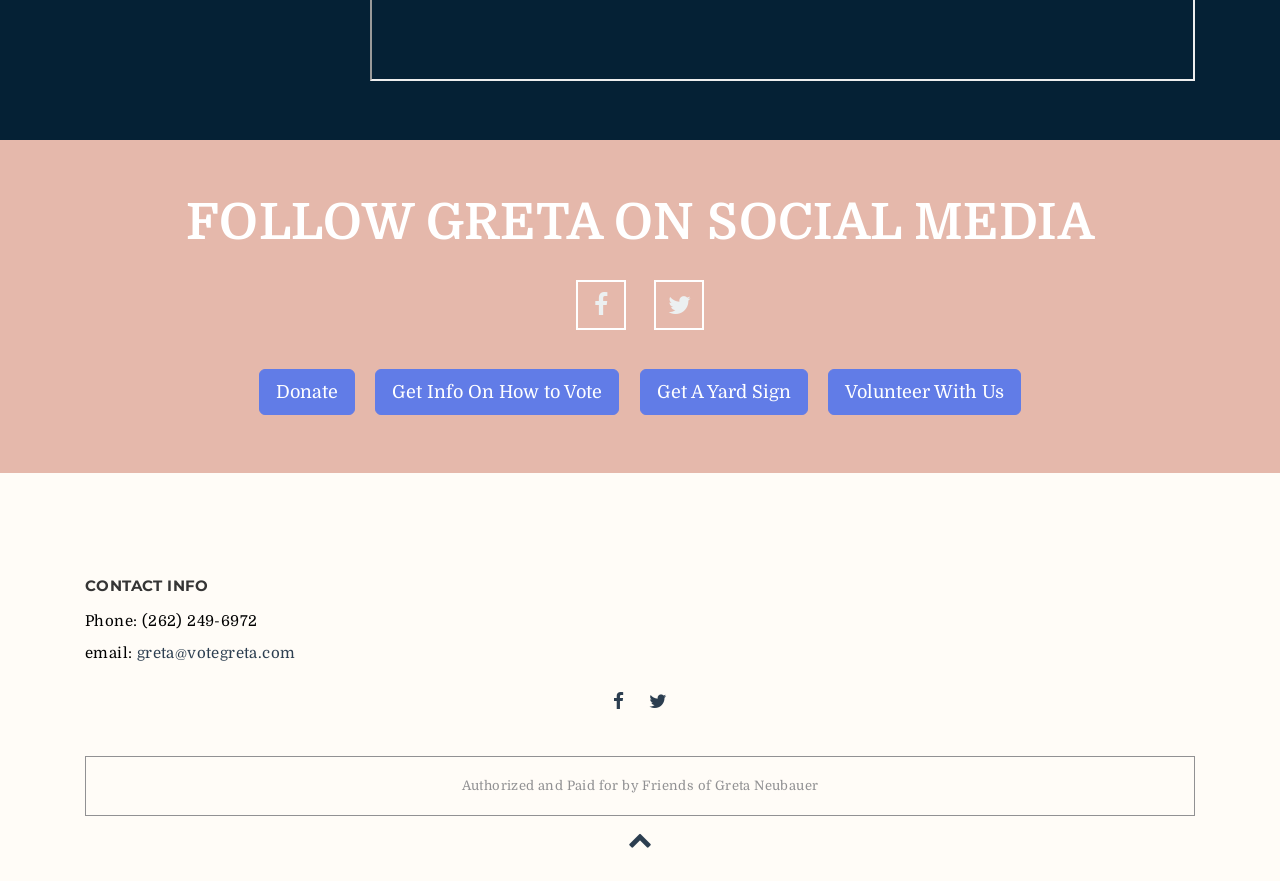
==== commit d6246eb0: "Update date" ====
--- a/index.html
+++ b/index.html
@@ -376,7 +376,7 @@
       <div class="container text-center">
         <div id="election_info" class="row">
           <div class="col-md-6 col-md-push-3">
-            <h2>Vote in the General Election on November 5th</h2>
+            <h2>Vote in the General Election on November 3rd</h2>
           </div>
         </div>
       </div>
